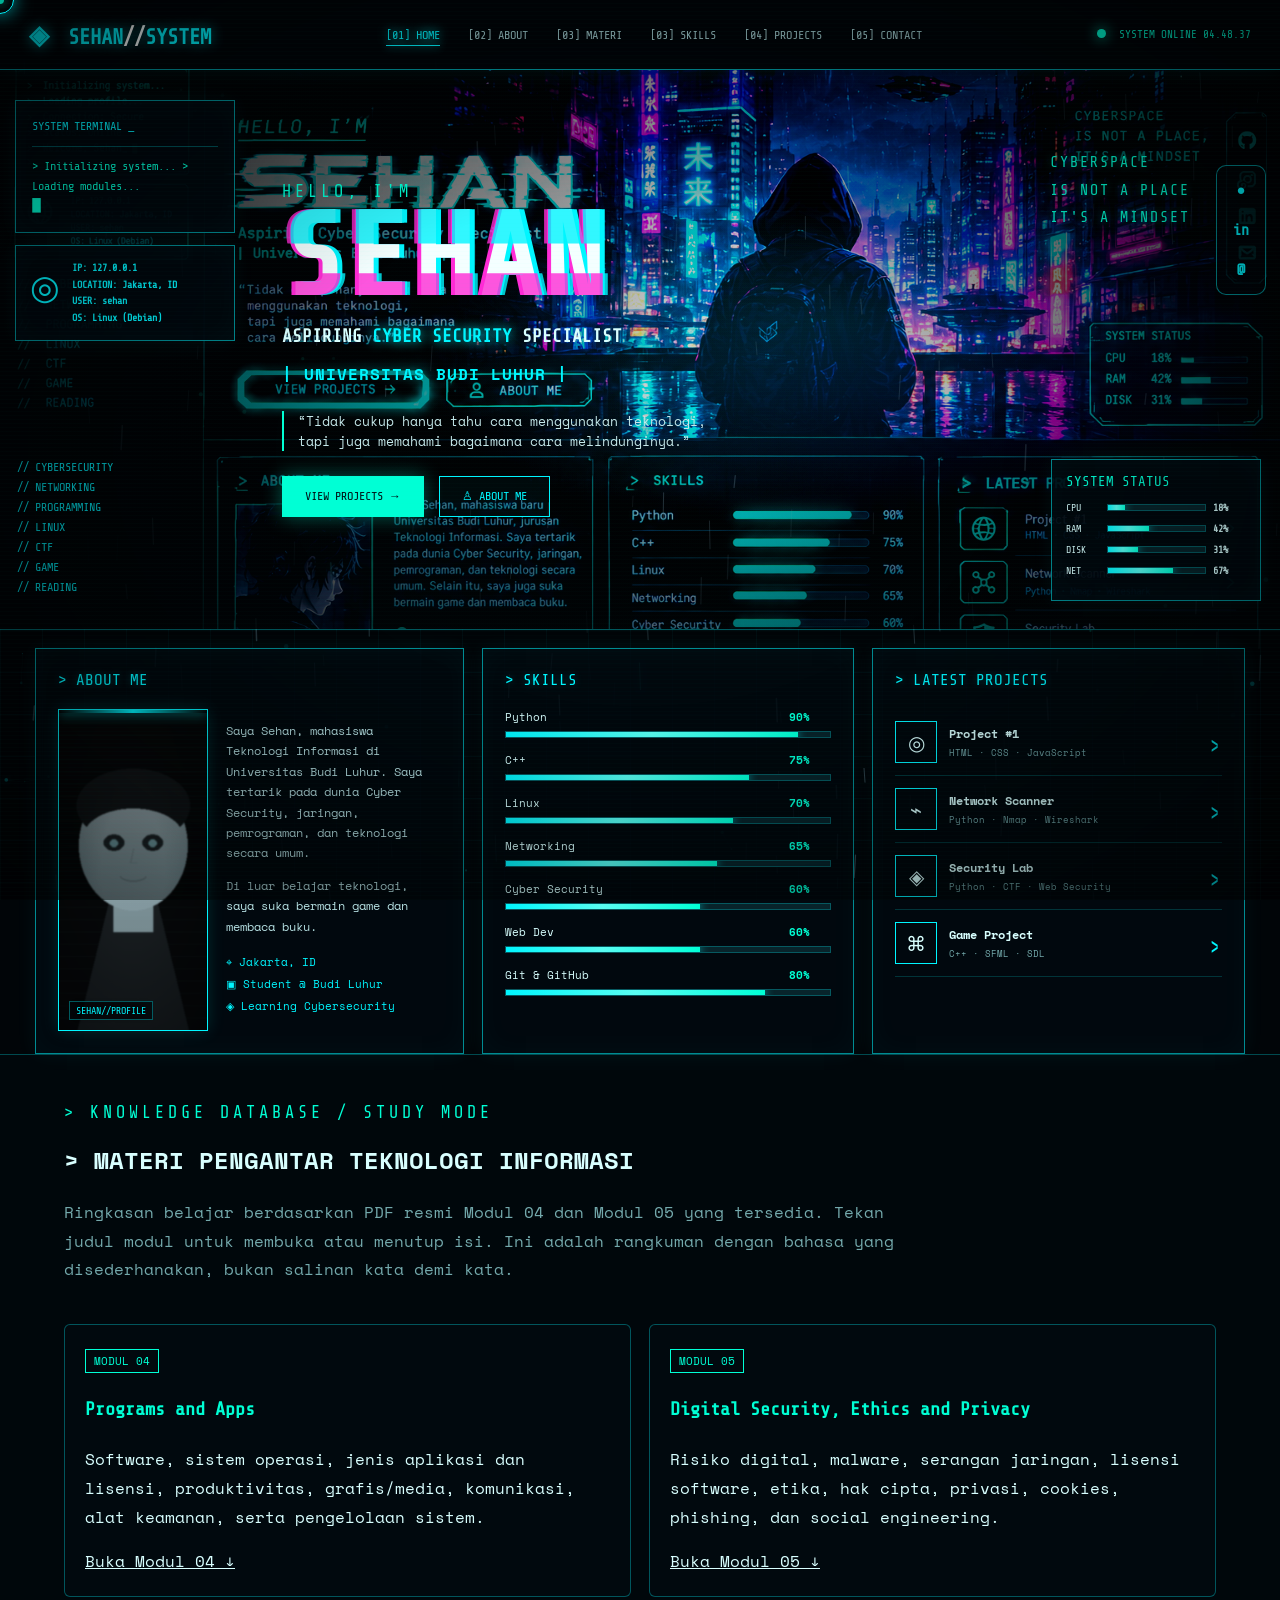
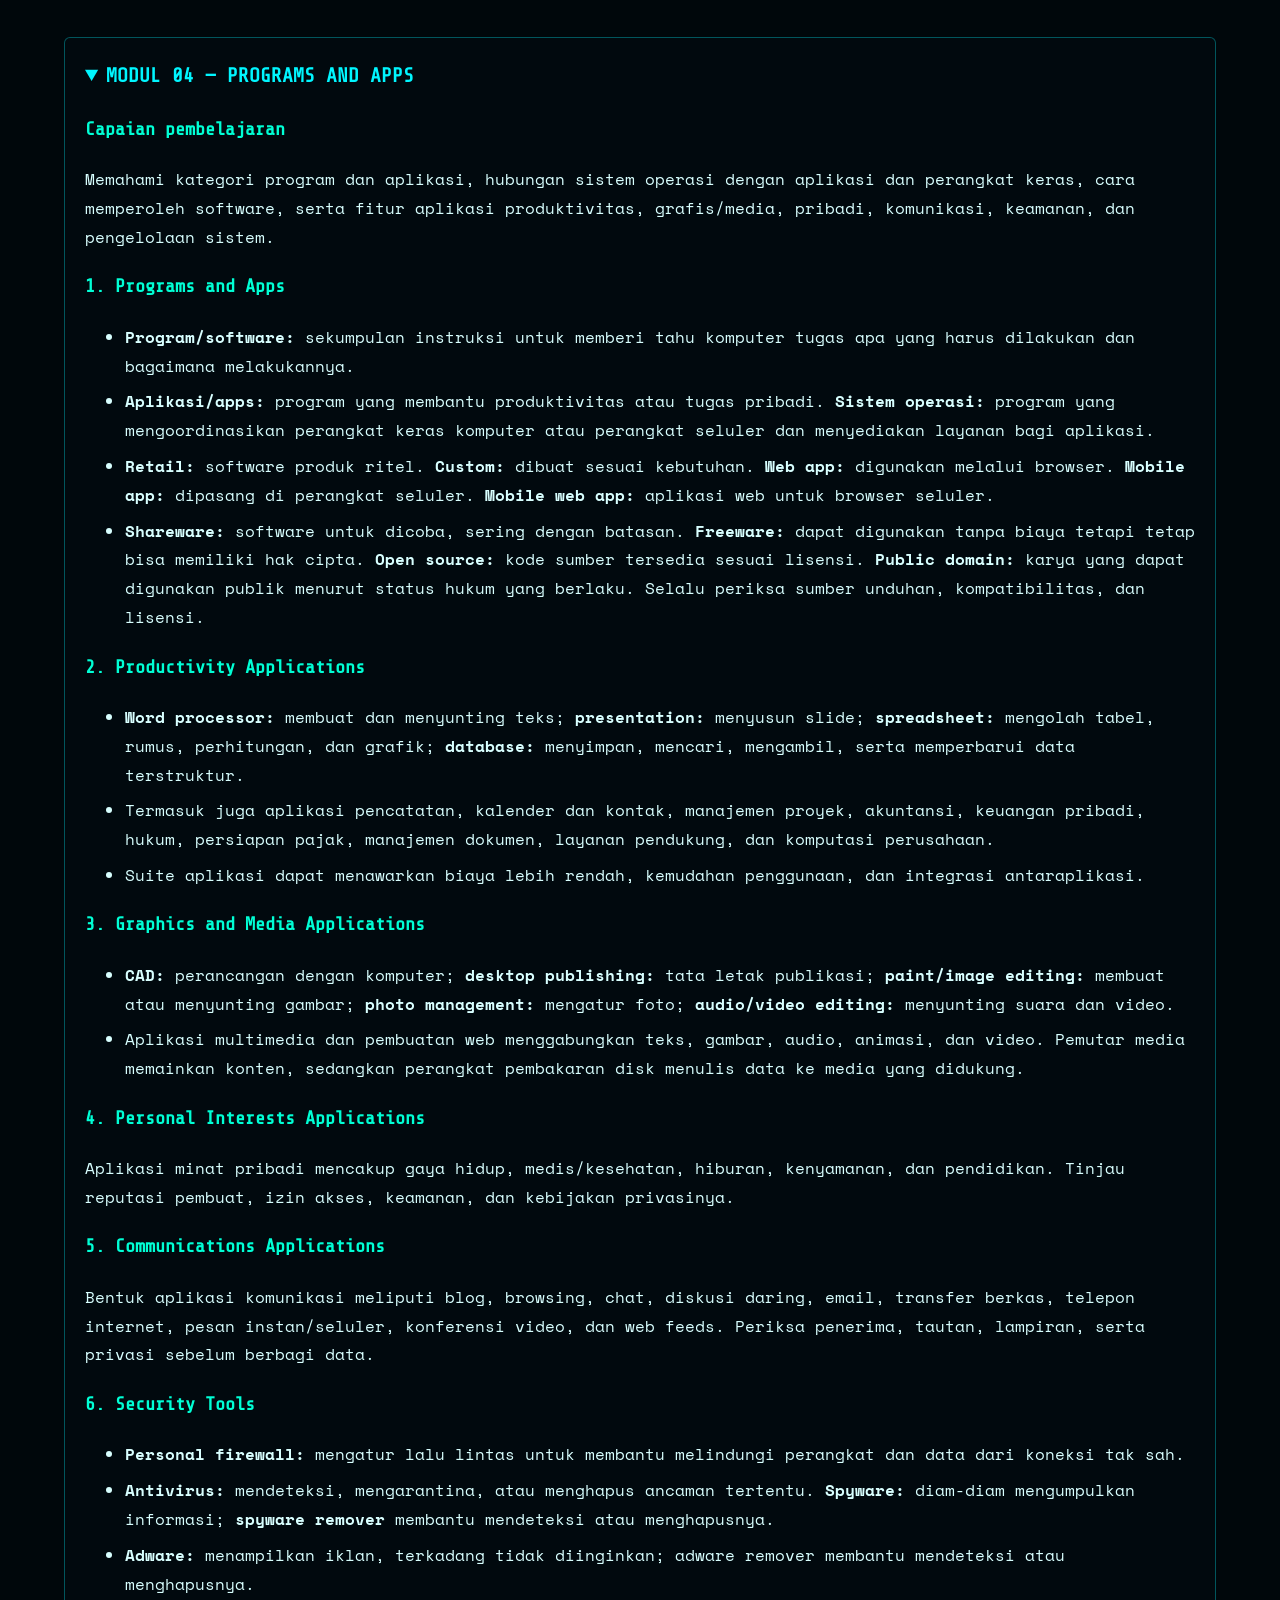
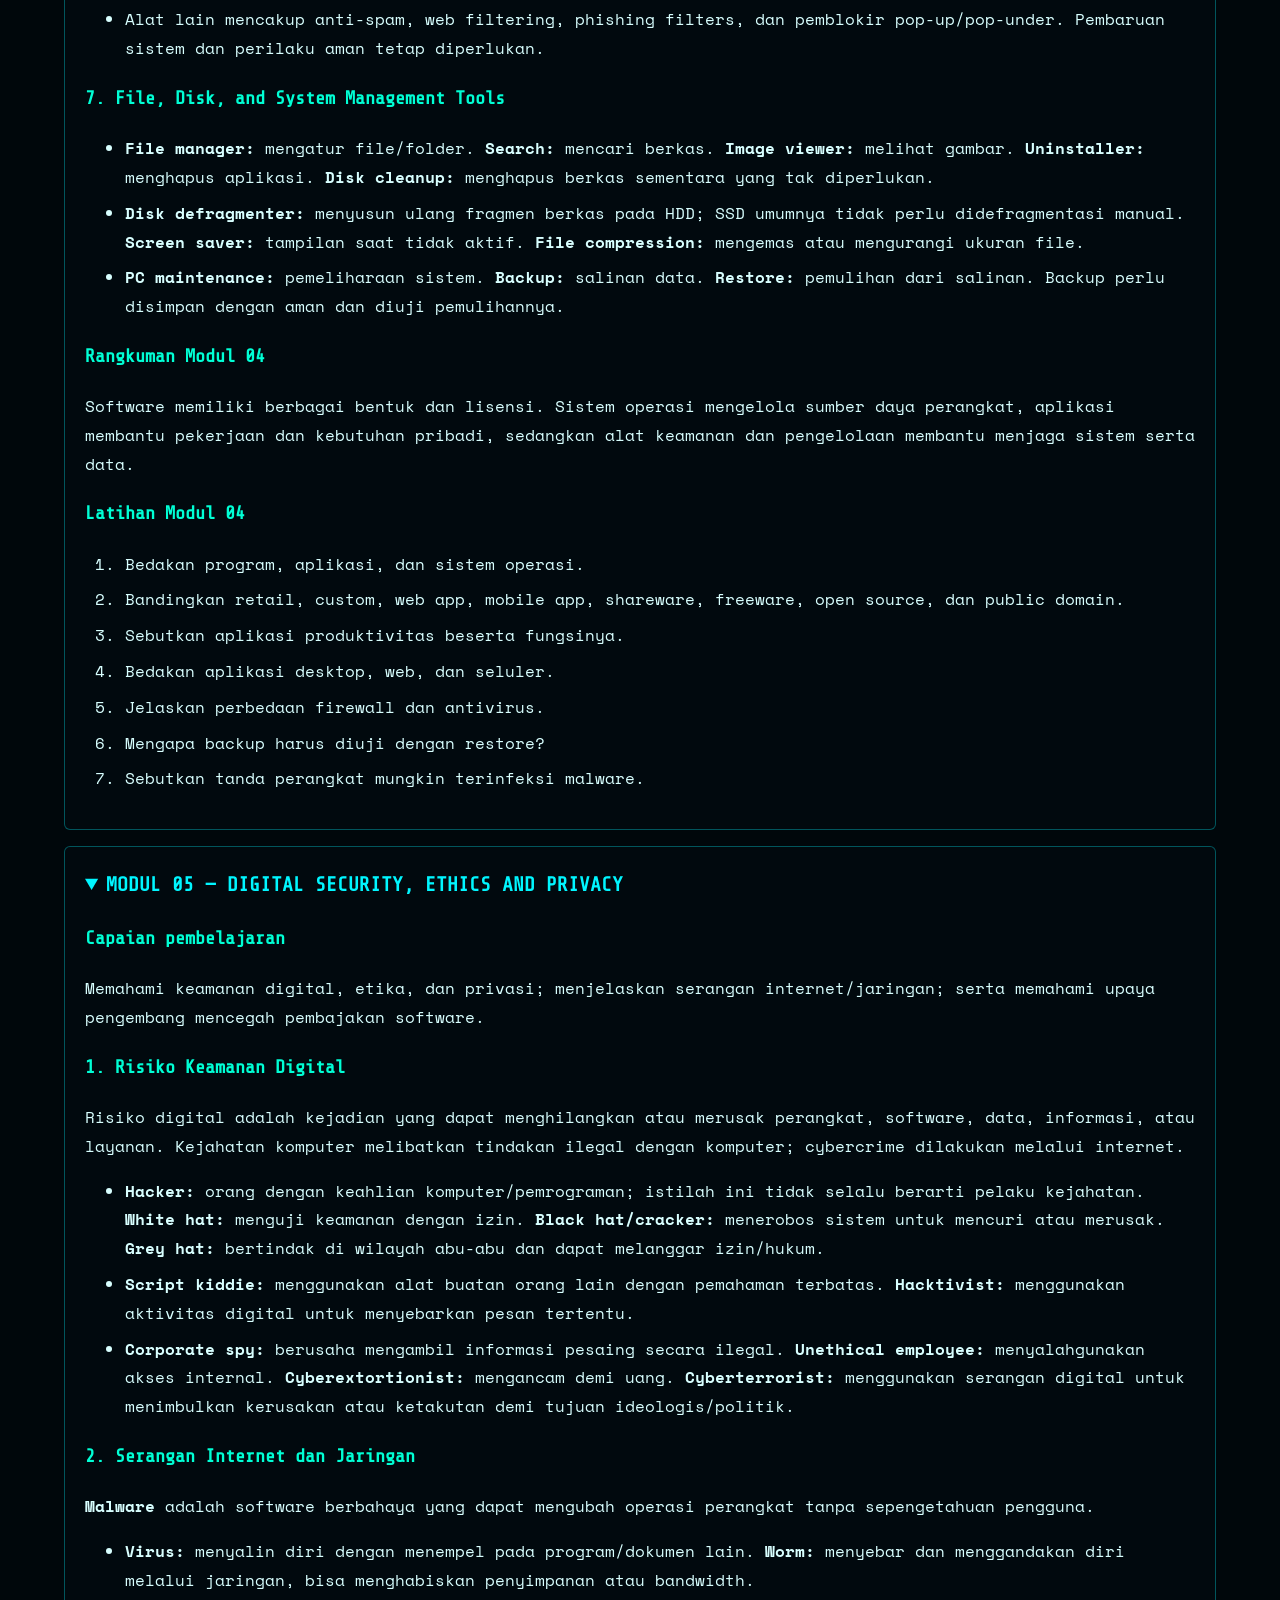
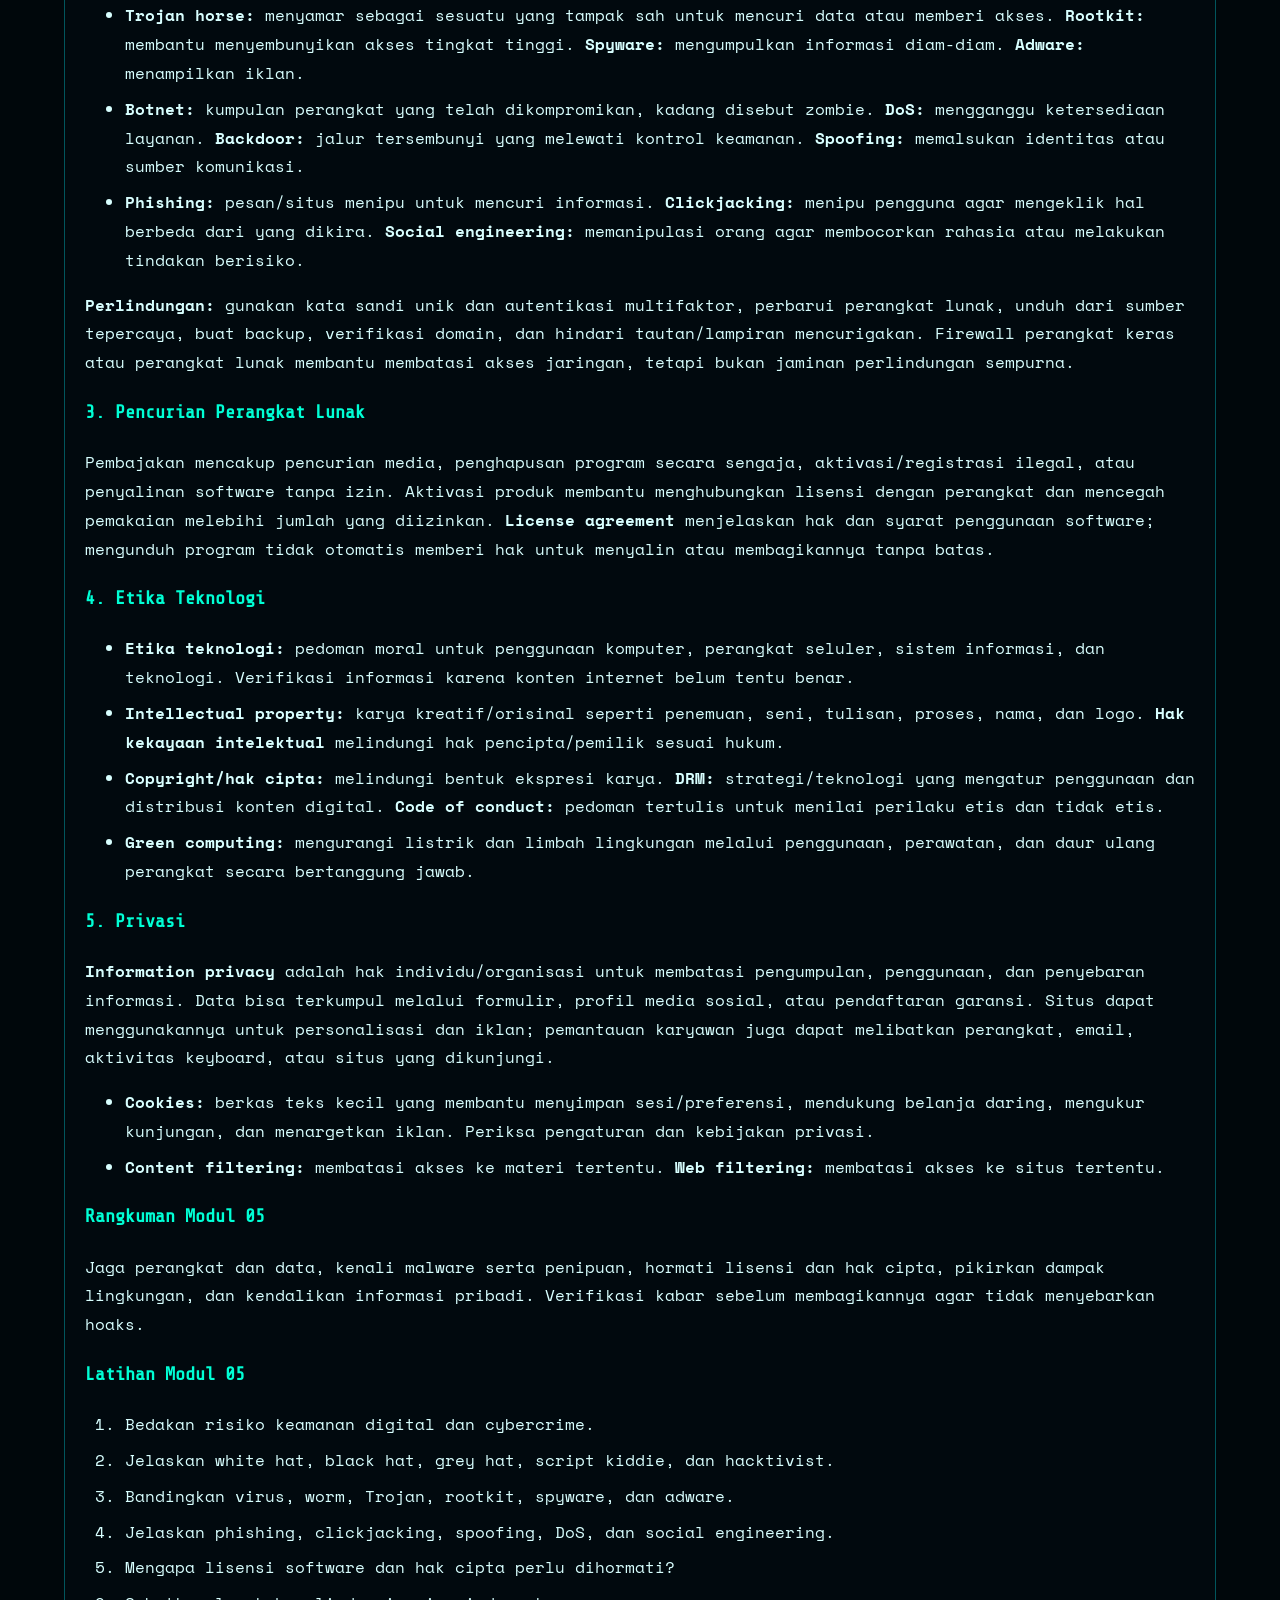
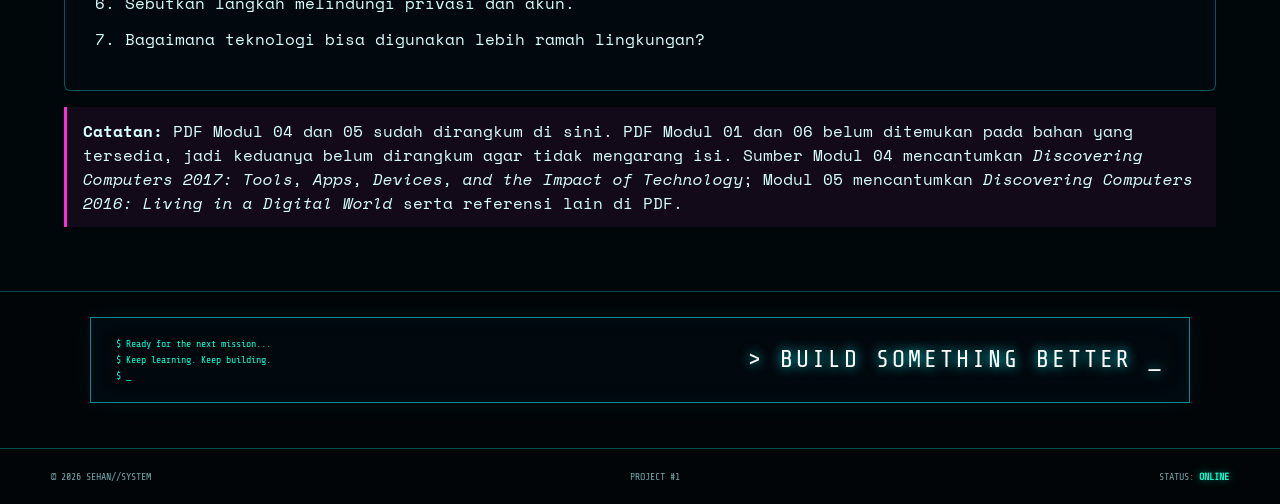
==== index.html @ c0f69fd4 "Embed summarized PTI Modules 04 and 05 on homepage" ====
<!DOCTYPE html>
<html lang="id">
<head>
  <meta charset="UTF-8">
  <meta name="viewport" content="width=device-width, initial-scale=1.0">
  <meta name="description" content="SEHAN//SYSTEM — Portfolio dan ringkasan materi Pengantar Teknologi Informasi">
  <title>SEHAN//SYSTEM</title>
  <link rel="preconnect" href="https://fonts.googleapis.com">
  <link rel="preconnect" href="https://fonts.gstatic.com" crossorigin>
  <link href="https://fonts.googleapis.com/css2?family=Share+Tech+Mono&family=Space+Mono:wght@400;700&display=swap" rel="stylesheet">
  <link rel="stylesheet" href="style.css">
  <style>.study-section{padding:48px 5%;border-block:1px solid rgba(0,246,255,.28);background:rgba(1,8,13,.92)}.study-intro{max-width:850px;color:var(--muted);line-height:1.8}.study-grid{display:grid;grid-template-columns:repeat(auto-fit,minmax(min(100%,270px),1fr));gap:18px;margin:24px 0}.study-card,.study-module{background:rgba(2,10,15,.94);border:1px solid rgba(0,246,255,.32);padding:20px;margin:16px 0;border-radius:6px;line-height:1.8}.study-card h3,.study-module h3{color:var(--teal);font-family:"Share Tech Mono",monospace}.study-module summary{cursor:pointer;color:var(--cyan);font-family:"Share Tech Mono",monospace;font-size:20px;font-weight:bold}.study-module li{margin:7px 0}.study-tag{color:var(--teal);border:1px solid var(--teal);padding:3px 8px;font-size:11px}.study-note{border-left:3px solid var(--pink);padding:12px 16px;background:rgba(255,43,214,.07)}@media(max-width:700px){.study-section{padding:28px 4%}.study-module{padding:14px}}</style>
</head>
<body>
  <canvas id="matrix"></canvas>
  <canvas id="particles"></canvas>
  <canvas id="rain"></canvas>
  <div class="grid"></div>
  <div class="scanlines"></div>
  <div class="vignette"></div>
  <div id="cursor-glow"></div>
  <div id="cursor-trail"></div>

  <header class="navbar">
    <a class="brand" href="index.html">
      <span class="brand-mark">◈</span> SEHAN<span class="dim">//</span>SYSTEM
    </a>
    <nav>
      <a class="active" href="#home">[01] HOME</a>
      <a href="about.html">[02] ABOUT</a>
      <a href="#materi">[03] MATERI</a>
      <a href="#skills">[03] SKILLS</a>
      <a href="#projects">[04] PROJECTS</a>
      <a href="#contact">[05] CONTACT</a>
    </nav>
    <div class="online">
      <i></i> SYSTEM ONLINE <span id="clock">--:--:--</span>
    </div>
  </header>

  <main>
    <section id="home" class="hero">
      <div class="hero-bg"></div>
      <div class="hero-vignette"></div>

      <aside class="terminal left">
        <div class="terminal-head">SYSTEM TERMINAL <span class="blink">_</span></div>
        <div id="terminalText"></div>
        <b class="cursor">█</b>
      </aside>

      <aside class="identity-panel left-bottom">
        <div class="icon pulse-icon">◎</div>
        <div>
          <b>IP: 127.0.0.1</b>
          <b>LOCATION: Jakarta, ID</b>
          <b>USER: sehan</b>
          <b>OS: Linux (Debian)</b>
        </div>
      </aside>

      <div class="left-tags">
        <span class="tag">// CYBERSECURITY</span>
        <span class="tag">// NETWORKING</span>
        <span class="tag">// PROGRAMMING</span>
        <span class="tag">// LINUX</span>
        <span class="tag">// CTF</span>
        <span class="tag">// GAME</span>
        <span class="tag">// READING</span>
      </div>

      <div class="hero-copy">
        <p class="eyebrow">HELLO, I'M</p>
        <h1 class="glitch" data-text="SEHAN">SEHAN</h1>
        <h2>ASPIRING <strong>CYBER SECURITY</strong> SPECIALIST</h2>
        <p class="uni">| UNIVERSITAS BUDI LUHUR |</p>
        <p class="quote">
          “Tidak cukup hanya tahu cara menggunakan teknologi,<br>
          tapi juga memahami bagaimana cara melindunginya.”
        </p>
        <div class="actions">
          <a class="btn primary" href="#projects">VIEW PROJECTS →</a>
          <a class="btn" href="about.html">♙ ABOUT ME</a>
        </div>
      </div>

      <div class="cyber-message">
        <span class="line">CYBERSPACE</span>
        <span class="line">IS NOT A PLACE</span>
        <span class="line">IT'S A MINDSET</span>
      </div>

      <div class="social-rail" id="contact">
        <a href="https://github.com/shnlegend-debug" target="_blank" rel="noreferrer" aria-label="GitHub">●</a>
        <a href="#" aria-label="LinkedIn">in</a>
        <a href="mailto:sehan@example.com" aria-label="Email">@</a>
      </div>

      <aside class="status-panel">
        <h3>SYSTEM STATUS</h3>
        <div class="status-row">
          <span>CPU</span>
          <div><i style="width:18%"></i></div>
          <b>18%</b>
        </div>
        <div class="status-row">
          <span>RAM</span>
          <div><i style="width:42%"></i></div>
          <b>42%</b>
        </div>
        <div class="status-row">
          <span>DISK</span>
          <div><i style="width:31%"></i></div>
          <b>31%</b>
        </div>
        <div class="status-row">
          <span>NET</span>
          <div><i style="width:67%"></i></div>
          <b>67%</b>
        </div>
      </aside>
    </section>

    <section class="dashboard">
      <article class="card about-card">
        <h2>&gt; ABOUT ME</h2>
        <div class="about-content">
          <div class="portrait">
            <img src="assets/profile.png" alt="SEHAN" class="portrait-img" onerror="this.style.display='none'">
            <div class="portrait-scan"></div>
            <div class="portrait-overlay"></div>
            <span>SEHAN//PROFILE</span>
          </div>
          <div>
            <p>
              Saya Sehan, mahasiswa Teknologi Informasi di Universitas Budi Luhur.
              Saya tertarik pada dunia Cyber Security, jaringan, pemrograman, dan teknologi secara umum.
            </p>
            <p>Di luar belajar teknologi, saya suka bermain game dan membaca buku.</p>
            <ul class="facts">
              <li>⌖ Jakarta, ID</li>
              <li>▣ Student @ Budi Luhur</li>
              <li>◈ Learning Cybersecurity</li>
            </ul>
          </div>
        </div>
      </article>

      <article class="card" id="skills">
        <h2>&gt; SKILLS</h2>
        <div class="skill">
          <span>Python</span><b>90%</b>
          <div><i style="width:90%"></i></div>
        </div>
        <div class="skill">
          <span>C++</span><b>75%</b>
          <div><i style="width:75%"></i></div>
        </div>
        <div class="skill">
          <span>Linux</span><b>70%</b>
          <div><i style="width:70%"></i></div>
        </div>
        <div class="skill">
          <span>Networking</span><b>65%</b>
          <div><i style="width:65%"></i></div>
        </div>
        <div class="skill">
          <span>Cyber Security</span><b>60%</b>
          <div><i style="width:60%"></i></div>
        </div>
        <div class="skill">
          <span>Web Dev</span><b>60%</b>
          <div><i style="width:60%"></i></div>
        </div>
        <div class="skill">
          <span>Git & GitHub</span><b>80%</b>
          <div><i style="width:80%"></i></div>
        </div>
      </article>

      <article class="card" id="projects">
        <h2>&gt; LATEST PROJECTS</h2>
        <a class="project" href="#">
          <span class="project-icon">◎</span>
          <div>
            <strong>Project #1</strong>
            <small>HTML · CSS · JavaScript</small>
          </div>
          <em>›</em>
        </a>
        <a class="project" href="#">
          <span class="project-icon">⌁</span>
          <div>
            <strong>Network Scanner</strong>
            <small>Python · Nmap · Wireshark</small>
          </div>
          <em>›</em>
        </a>
        <a class="project" href="#">
          <span class="project-icon">◈</span>
          <div>
            <strong>Security Lab</strong>
            <small>Python · CTF · Web Security</small>
          </div>
          <em>›</em>
        </a>
        <a class="project" href="#">
          <span class="project-icon">⌘</span>
          <div>
            <strong>Game Project</strong>
            <small>C++ · SFML · SDL</small>
          </div>
          <em>›</em>
        </a>
      </article>
    </section>


    <section id="materi" class="study-section">
      <p class="eyebrow">&gt; KNOWLEDGE DATABASE / STUDY MODE</p>
      <h2>&gt; MATERI PENGANTAR TEKNOLOGI INFORMASI</h2>
      <p class="study-intro">Ringkasan belajar berdasarkan PDF resmi Modul 04 dan Modul 05 yang tersedia. Tekan judul modul untuk membuka atau menutup isi. Ini adalah rangkuman dengan bahasa yang disederhanakan, bukan salinan kata demi kata.</p>
      <div class="study-grid">
        <article class="study-card"><span class="study-tag">MODUL 04</span><h3>Programs and Apps</h3><p>Software, sistem operasi, jenis aplikasi dan lisensi, produktivitas, grafis/media, komunikasi, alat keamanan, serta pengelolaan sistem.</p><a href="#study-modul04">Buka Modul 04 ↓</a></article>
        <article class="study-card"><span class="study-tag">MODUL 05</span><h3>Digital Security, Ethics and Privacy</h3><p>Risiko digital, malware, serangan jaringan, lisensi software, etika, hak cipta, privasi, cookies, phishing, dan social engineering.</p><a href="#study-modul05">Buka Modul 05 ↓</a></article>
      </div>
      <details class="study-module" id="study-modul04" open>
        <summary>MODUL 04 — PROGRAMS AND APPS</summary>
        <h3>Capaian pembelajaran</h3>
        <p>Memahami kategori program dan aplikasi, hubungan sistem operasi dengan aplikasi dan perangkat keras, cara memperoleh software, serta fitur aplikasi produktivitas, grafis/media, pribadi, komunikasi, keamanan, dan pengelolaan sistem.</p>
        <h3>1. Programs and Apps</h3>
        <ul>
          <li><b>Program/software:</b> sekumpulan instruksi untuk memberi tahu komputer tugas apa yang harus dilakukan dan bagaimana melakukannya.</li>
          <li><b>Aplikasi/apps:</b> program yang membantu produktivitas atau tugas pribadi. <b>Sistem operasi:</b> program yang mengoordinasikan perangkat keras komputer atau perangkat seluler dan menyediakan layanan bagi aplikasi.</li>
          <li><b>Retail:</b> software produk ritel. <b>Custom:</b> dibuat sesuai kebutuhan. <b>Web app:</b> digunakan melalui browser. <b>Mobile app:</b> dipasang di perangkat seluler. <b>Mobile web app:</b> aplikasi web untuk browser seluler.</li>
          <li><b>Shareware:</b> software untuk dicoba, sering dengan batasan. <b>Freeware:</b> dapat digunakan tanpa biaya tetapi tetap bisa memiliki hak cipta. <b>Open source:</b> kode sumber tersedia sesuai lisensi. <b>Public domain:</b> karya yang dapat digunakan publik menurut status hukum yang berlaku. Selalu periksa sumber unduhan, kompatibilitas, dan lisensi.</li>
        </ul>
        <h3>2. Productivity Applications</h3>
        <ul>
          <li><b>Word processor:</b> membuat dan menyunting teks; <b>presentation:</b> menyusun slide; <b>spreadsheet:</b> mengolah tabel, rumus, perhitungan, dan grafik; <b>database:</b> menyimpan, mencari, mengambil, serta memperbarui data terstruktur.</li>
          <li>Termasuk juga aplikasi pencatatan, kalender dan kontak, manajemen proyek, akuntansi, keuangan pribadi, hukum, persiapan pajak, manajemen dokumen, layanan pendukung, dan komputasi perusahaan.</li>
          <li>Suite aplikasi dapat menawarkan biaya lebih rendah, kemudahan penggunaan, dan integrasi antaraplikasi.</li>
        </ul>
        <h3>3. Graphics and Media Applications</h3>
        <ul>
          <li><b>CAD:</b> perancangan dengan komputer; <b>desktop publishing:</b> tata letak publikasi; <b>paint/image editing:</b> membuat atau menyunting gambar; <b>photo management:</b> mengatur foto; <b>audio/video editing:</b> menyunting suara dan video.</li>
          <li>Aplikasi multimedia dan pembuatan web menggabungkan teks, gambar, audio, animasi, dan video. Pemutar media memainkan konten, sedangkan perangkat pembakaran disk menulis data ke media yang didukung.</li>
        </ul>
        <h3>4. Personal Interests Applications</h3><p>Aplikasi minat pribadi mencakup gaya hidup, medis/kesehatan, hiburan, kenyamanan, dan pendidikan. Tinjau reputasi pembuat, izin akses, keamanan, dan kebijakan privasinya.</p>
        <h3>5. Communications Applications</h3><p>Bentuk aplikasi komunikasi meliputi blog, browsing, chat, diskusi daring, email, transfer berkas, telepon internet, pesan instan/seluler, konferensi video, dan web feeds. Periksa penerima, tautan, lampiran, serta privasi sebelum berbagi data.</p>
        <h3>6. Security Tools</h3>
        <ul>
          <li><b>Personal firewall:</b> mengatur lalu lintas untuk membantu melindungi perangkat dan data dari koneksi tak sah.</li>
          <li><b>Antivirus:</b> mendeteksi, mengarantina, atau menghapus ancaman tertentu. <b>Spyware:</b> diam-diam mengumpulkan informasi; <b>spyware remover</b> membantu mendeteksi atau menghapusnya.</li>
          <li><b>Adware:</b> menampilkan iklan, terkadang tidak diinginkan; adware remover membantu mendeteksi atau menghapusnya.</li>
          <li>Alat lain mencakup anti-spam, web filtering, phishing filters, dan pemblokir pop-up/pop-under. Pembaruan sistem dan perilaku aman tetap diperlukan.</li>
        </ul>
        <h3>7. File, Disk, and System Management Tools</h3>
        <ul>
          <li><b>File manager:</b> mengatur file/folder. <b>Search:</b> mencari berkas. <b>Image viewer:</b> melihat gambar. <b>Uninstaller:</b> menghapus aplikasi. <b>Disk cleanup:</b> menghapus berkas sementara yang tak diperlukan.</li>
          <li><b>Disk defragmenter:</b> menyusun ulang fragmen berkas pada HDD; SSD umumnya tidak perlu didefragmentasi manual. <b>Screen saver:</b> tampilan saat tidak aktif. <b>File compression:</b> mengemas atau mengurangi ukuran file.</li>
          <li><b>PC maintenance:</b> pemeliharaan sistem. <b>Backup:</b> salinan data. <b>Restore:</b> pemulihan dari salinan. Backup perlu disimpan dengan aman dan diuji pemulihannya.</li>
        </ul>
        <h3>Rangkuman Modul 04</h3><p>Software memiliki berbagai bentuk dan lisensi. Sistem operasi mengelola sumber daya perangkat, aplikasi membantu pekerjaan dan kebutuhan pribadi, sedangkan alat keamanan dan pengelolaan membantu menjaga sistem serta data.</p>
        <h3>Latihan Modul 04</h3><ol><li>Bedakan program, aplikasi, dan sistem operasi.</li><li>Bandingkan retail, custom, web app, mobile app, shareware, freeware, open source, dan public domain.</li><li>Sebutkan aplikasi produktivitas beserta fungsinya.</li><li>Bedakan aplikasi desktop, web, dan seluler.</li><li>Jelaskan perbedaan firewall dan antivirus.</li><li>Mengapa backup harus diuji dengan restore?</li><li>Sebutkan tanda perangkat mungkin terinfeksi malware.</li></ol>
      </details>
      <details class="study-module" id="study-modul05" open>
        <summary>MODUL 05 — DIGITAL SECURITY, ETHICS AND PRIVACY</summary>
        <h3>Capaian pembelajaran</h3><p>Memahami keamanan digital, etika, dan privasi; menjelaskan serangan internet/jaringan; serta memahami upaya pengembang mencegah pembajakan software.</p>
        <h3>1. Risiko Keamanan Digital</h3>
        <p>Risiko digital adalah kejadian yang dapat menghilangkan atau merusak perangkat, software, data, informasi, atau layanan. Kejahatan komputer melibatkan tindakan ilegal dengan komputer; cybercrime dilakukan melalui internet.</p>
        <ul>
          <li><b>Hacker:</b> orang dengan keahlian komputer/pemrograman; istilah ini tidak selalu berarti pelaku kejahatan. <b>White hat:</b> menguji keamanan dengan izin. <b>Black hat/cracker:</b> menerobos sistem untuk mencuri atau merusak. <b>Grey hat:</b> bertindak di wilayah abu-abu dan dapat melanggar izin/hukum.</li>
          <li><b>Script kiddie:</b> menggunakan alat buatan orang lain dengan pemahaman terbatas. <b>Hacktivist:</b> menggunakan aktivitas digital untuk menyebarkan pesan tertentu.</li>
          <li><b>Corporate spy:</b> berusaha mengambil informasi pesaing secara ilegal. <b>Unethical employee:</b> menyalahgunakan akses internal. <b>Cyberextortionist:</b> mengancam demi uang. <b>Cyberterrorist:</b> menggunakan serangan digital untuk menimbulkan kerusakan atau ketakutan demi tujuan ideologis/politik.</li>
        </ul>
        <h3>2. Serangan Internet dan Jaringan</h3>
        <p><b>Malware</b> adalah software berbahaya yang dapat mengubah operasi perangkat tanpa sepengetahuan pengguna.</p>
        <ul>
          <li><b>Virus:</b> menyalin diri dengan menempel pada program/dokumen lain. <b>Worm:</b> menyebar dan menggandakan diri melalui jaringan, bisa menghabiskan penyimpanan atau bandwidth.</li>
          <li><b>Trojan horse:</b> menyamar sebagai sesuatu yang tampak sah untuk mencuri data atau memberi akses. <b>Rootkit:</b> membantu menyembunyikan akses tingkat tinggi. <b>Spyware:</b> mengumpulkan informasi diam-diam. <b>Adware:</b> menampilkan iklan.</li>
          <li><b>Botnet:</b> kumpulan perangkat yang telah dikompromikan, kadang disebut zombie. <b>DoS:</b> mengganggu ketersediaan layanan. <b>Backdoor:</b> jalur tersembunyi yang melewati kontrol keamanan. <b>Spoofing:</b> memalsukan identitas atau sumber komunikasi.</li>
          <li><b>Phishing:</b> pesan/situs menipu untuk mencuri informasi. <b>Clickjacking:</b> menipu pengguna agar mengeklik hal berbeda dari yang dikira. <b>Social engineering:</b> memanipulasi orang agar membocorkan rahasia atau melakukan tindakan berisiko.</li>
        </ul>
        <p><b>Perlindungan:</b> gunakan kata sandi unik dan autentikasi multifaktor, perbarui perangkat lunak, unduh dari sumber tepercaya, buat backup, verifikasi domain, dan hindari tautan/lampiran mencurigakan. Firewall perangkat keras atau perangkat lunak membantu membatasi akses jaringan, tetapi bukan jaminan perlindungan sempurna.</p>
        <h3>3. Pencurian Perangkat Lunak</h3><p>Pembajakan mencakup pencurian media, penghapusan program secara sengaja, aktivasi/registrasi ilegal, atau penyalinan software tanpa izin. Aktivasi produk membantu menghubungkan lisensi dengan perangkat dan mencegah pemakaian melebihi jumlah yang diizinkan. <b>License agreement</b> menjelaskan hak dan syarat penggunaan software; mengunduh program tidak otomatis memberi hak untuk menyalin atau membagikannya tanpa batas.</p>
        <h3>4. Etika Teknologi</h3>
        <ul>
          <li><b>Etika teknologi:</b> pedoman moral untuk penggunaan komputer, perangkat seluler, sistem informasi, dan teknologi. Verifikasi informasi karena konten internet belum tentu benar.</li>
          <li><b>Intellectual property:</b> karya kreatif/orisinal seperti penemuan, seni, tulisan, proses, nama, dan logo. <b>Hak kekayaan intelektual</b> melindungi hak pencipta/pemilik sesuai hukum.</li>
          <li><b>Copyright/hak cipta:</b> melindungi bentuk ekspresi karya. <b>DRM:</b> strategi/teknologi yang mengatur penggunaan dan distribusi konten digital. <b>Code of conduct:</b> pedoman tertulis untuk menilai perilaku etis dan tidak etis.</li>
          <li><b>Green computing:</b> mengurangi listrik dan limbah lingkungan melalui penggunaan, perawatan, dan daur ulang perangkat secara bertanggung jawab.</li>
        </ul>
        <h3>5. Privasi</h3>
        <p><b>Information privacy</b> adalah hak individu/organisasi untuk membatasi pengumpulan, penggunaan, dan penyebaran informasi. Data bisa terkumpul melalui formulir, profil media sosial, atau pendaftaran garansi. Situs dapat menggunakannya untuk personalisasi dan iklan; pemantauan karyawan juga dapat melibatkan perangkat, email, aktivitas keyboard, atau situs yang dikunjungi.</p>
        <ul>
          <li><b>Cookies:</b> berkas teks kecil yang membantu menyimpan sesi/preferensi, mendukung belanja daring, mengukur kunjungan, dan menargetkan iklan. Periksa pengaturan dan kebijakan privasi.</li>
          <li><b>Content filtering:</b> membatasi akses ke materi tertentu. <b>Web filtering:</b> membatasi akses ke situs tertentu.</li>
        </ul>
        <h3>Rangkuman Modul 05</h3><p>Jaga perangkat dan data, kenali malware serta penipuan, hormati lisensi dan hak cipta, pikirkan dampak lingkungan, dan kendalikan informasi pribadi. Verifikasi kabar sebelum membagikannya agar tidak menyebarkan hoaks.</p>
        <h3>Latihan Modul 05</h3><ol><li>Bedakan risiko keamanan digital dan cybercrime.</li><li>Jelaskan white hat, black hat, grey hat, script kiddie, dan hacktivist.</li><li>Bandingkan virus, worm, Trojan, rootkit, spyware, dan adware.</li><li>Jelaskan phishing, clickjacking, spoofing, DoS, dan social engineering.</li><li>Mengapa lisensi software dan hak cipta perlu dihormati?</li><li>Sebutkan langkah melindungi privasi dan akun.</li><li>Bagaimana teknologi bisa digunakan lebih ramah lingkungan?</li></ol>
      </details>
      <p class="study-note"><b>Catatan:</b> PDF Modul 04 dan 05 sudah dirangkum di sini. PDF Modul 01 dan 06 belum ditemukan pada bahan yang tersedia, jadi keduanya belum dirangkum agar tidak mengarang isi. Sumber Modul 04 mencantumkan <i>Discovering Computers 2017: Tools, Apps, Devices, and the Impact of Technology</i>; Modul 05 mencantumkan <i>Discovering Computers 2016: Living in a Digital World</i> serta referensi lain di PDF.</p>
    </section>

    <section class="mission">
      <div class="mini-terminal">
        $ Ready for the next mission...<br>
        $ Keep learning. Keep building.<br>
        $ <span class="cursor">_</span>
      </div>
      <h2>&gt; BUILD SOMETHING BETTER <span class="blink">_</span></h2>
    </section>
  </main>

  <footer>
    <span>© 2026 SEHAN//SYSTEM</span>
    <span>PROJECT #1</span>
    <span>STATUS: <b class="neon">ONLINE</b></span>
  </footer>

  <script src="script.js"></script>
</body>
</html>
---- style.css ----
@import url('https://fonts.googleapis.com/css2?family=Share+Tech+Mono&family=Space+Mono:wght@400;700&display=swap');

:root {
  --bg: #010508;
  --panel: rgba(2, 10, 15, 0.88);
  --cyan: #00f6ff;
  --teal: #00ffd5;
  --pink: #ff2bd6;
  --text: #d8ffff;
  --muted: #73a9ac;
  --glow: 0 0 18px rgba(0, 246, 255, 0.45);
}

* {
  box-sizing: border-box;
}

html {
  scroll-behavior: smooth;
}

body {
  margin: 0;
  background: var(--bg);
  color: var(--text);
  font-family: "Space Mono", monospace;
  overflow-x: hidden;
  cursor: none;
}

a {
  color: inherit;
}

/* ========== BACKGROUND LAYERS ========== */
.grid {
  position: fixed;
  inset: 0;
  z-index: -4;
  background-image:
    linear-gradient(rgba(0, 246, 255, 0.04) 1px, transparent 1px),
    linear-gradient(90deg, rgba(0, 246, 255, 0.04) 1px, transparent 1px);
  background-size: 42px 42px;
  pointer-events: none;
  animation: grid-move 20s linear infinite;
}

.scanlines {
  position: fixed;
  inset: 0;
  z-index: 50;
  pointer-events: none;
  background: repeating-linear-gradient(
    to bottom,
    transparent 0,
    transparent 3px,
    rgba(0, 255, 213, 0.03) 4px
  );
  animation: scan 8s linear infinite;
}

.vignette {
  position: fixed;
  inset: 0;
  z-index: 40;
  pointer-events: none;
  background: radial-gradient(ellipse at center, transparent 40%, rgba(0, 0, 0, 0.55) 100%);
}

#matrix,
#particles,
#rain {
  position: fixed;
  inset: 0;
  width: 100%;
  height: 100%;
  z-index: -5;
  pointer-events: none;
}

#matrix {
  opacity: 0.10;
}

#particles {
  opacity: 0.45;
  z-index: -3;
}

#rain {
  opacity: 0.65;
  z-index: -2;
  mix-blend-mode: screen;
}

/* ========== CUSTOM CURSOR ========== */
#cursor-glow {
  position: fixed;
  width: 28px;
  height: 28px;
  border-radius: 50%;
  border: 1px solid var(--cyan);
  box-shadow: 0 0 18px rgba(0, 246, 255, 0.6);
  pointer-events: none;
  z-index: 9999;
  transform: translate(-50%, -50%);
  transition: width 0.15s, height 0.15s, border-color 0.15s;
  mix-blend-mode: screen;
}

#cursor-trail {
  position: fixed;
  width: 8px;
  height: 8px;
  border-radius: 50%;
  background: var(--teal);
  box-shadow: 0 0 12px var(--teal);
  pointer-events: none;
  z-index: 9998;
  transform: translate(-50%, -50%);
  opacity: 0.7;
}

body:hover #cursor-glow {
  width: 36px;
  height: 36px;
}

/* ========== NAVBAR ========== */
.navbar {
  height: 70px;
  padding: 0 2.3vw;
  display: flex;
  align-items: center;
  gap: 30px;
  justify-content: space-between;
  position: sticky;
  top: 0;
  z-index: 20;
  background: rgba(0, 6, 10, 0.92);
  border-bottom: 1px solid rgba(0, 246, 255, 0.6);
  box-shadow: 0 0 22px rgba(0, 246, 255, 0.08);
  backdrop-filter: blur(8px);
}

.brand {
  font: 700 21px "Share Tech Mono";
  text-decoration: none;
  color: var(--cyan);
  white-space: nowrap;
  text-shadow: 0 0 14px rgba(0, 246, 255, 0.6);
  transition: 0.25s;
}

.brand:hover {
  text-shadow: 0 0 22px var(--cyan), 0 0 40px rgba(0, 246, 255, 0.4);
}

.brand-mark {
  font-size: 26px;
  margin-right: 8px;
  display: inline-block;
  animation: spin-slow 12s linear infinite;
}

.dim {
  color: #fff;
}

nav {
  display: flex;
  gap: 28px;
  align-items: center;
}

nav a {
  font: 12px "Share Tech Mono";
  text-decoration: none;
  color: #9bc4c7;
  white-space: nowrap;
  position: relative;
  transition: 0.2s;
}

nav a::after {
  content: "";
  position: absolute;
  left: 0;
  bottom: -4px;
  width: 0;
  height: 1px;
  background: var(--cyan);
  box-shadow: 0 0 8px var(--cyan);
  transition: width 0.25s;
}

nav a:hover::after,
nav a.active::after {
  width: 100%;
}

nav a:hover,
nav a.active {
  color: var(--cyan);
  text-shadow: 0 0 12px var(--cyan);
}

.online {
  font: 11px "Share Tech Mono";
  color: var(--teal);
  white-space: nowrap;
}

.online i {
  display: inline-block;
  width: 9px;
  height: 9px;
  border-radius: 50%;
  background: var(--teal);
  box-shadow: 0 0 14px var(--teal);
  margin-right: 7px;
  animation: pulse 1.4s infinite;
}

/* ========== HERO ========== */
.hero {
  min-height: 560px;
  position: relative;
  overflow: hidden;
  border-bottom: 1px solid rgba(0, 246, 255, 0.35);
  display: flex;
  align-items: center;
  padding: 70px 2.5vw;
}

.hero-bg {
  position: absolute;
  inset: 0;
  background-image: url("assets/cyberpunk-reference.png");
  background-size: cover;
  background-position: center 30%;
  filter: saturate(1.35) contrast(1.2) brightness(1.05);
  z-index: -4;
  animation: city-pulse 8s ease-in-out infinite;
}

/* Neon glow overlay on the city */
.hero-bg::after {
  content: "";
  position: absolute;
  inset: 0;
  background:
    radial-gradient(ellipse at 65% 45%, rgba(0, 246, 255, 0.18) 0%, transparent 45%),
    radial-gradient(ellipse at 75% 55%, rgba(255, 43, 214, 0.12) 0%, transparent 40%),
    radial-gradient(ellipse at 50% 70%, rgba(0, 255, 213, 0.08) 0%, transparent 50%);
  mix-blend-mode: screen;
  pointer-events: none;
  animation: neon-flicker 4s ease-in-out infinite;
}

.hero-vignette {
  position: absolute;
  inset: 0;
  z-index: -1;
  background:
    linear-gradient(90deg, rgba(0, 4, 7, 0.90) 0%, rgba(0, 4, 7, 0.45) 32%, rgba(0, 4, 7, 0.08) 58%, rgba(0, 4, 7, 0.70) 100%),
    linear-gradient(0deg, rgba(0, 5, 8, 0.55), transparent 42%, rgba(0, 4, 7, 0.35));
  pointer-events: none;
}

.terminal,
.identity-panel,
.status-panel,
.card,
.mission {
  border: 1px solid rgba(0, 246, 255, 0.55);
  background: var(--panel);
  box-shadow:
    inset 0 0 30px rgba(0, 246, 255, 0.03),
    0 0 20px rgba(0, 246, 255, 0.06);
  transition: border-color 0.3s, box-shadow 0.3s;
}

.terminal:hover,
.identity-panel:hover,
.status-panel:hover,
.card:hover {
  border-color: rgba(0, 246, 255, 0.9);
  box-shadow:
    inset 0 0 35px rgba(0, 246, 255, 0.06),
    0 0 28px rgba(0, 246, 255, 0.15);
}

.terminal {
  position: absolute;
  left: 1.2vw;
  top: 30px;
  width: 220px;
  padding: 16px;
  color: var(--teal);
  font: 12px/1.65 "Share Tech Mono";
  overflow: hidden;
}

.terminal-head {
  padding-bottom: 9px;
  margin-bottom: 10px;
  border-bottom: 1px solid rgba(0, 246, 255, 0.3);
  color: var(--cyan);
}

.cursor,
.blink {
  animation: blink 0.7s infinite;
}

.identity-panel {
  position: absolute;
  left: 1.2vw;
  top: 175px;
  width: 220px;
  padding: 14px;
  display: flex;
  gap: 12px;
  font: 10px/1.65 "Share Tech Mono";
  color: var(--cyan);
}

.identity-panel b {
  display: block;
}

.icon {
  font-size: 34px;
}

.pulse-icon {
  animation: pulse-glow 2.2s ease-in-out infinite;
}

.left-tags {
  position: absolute;
  left: 1.3vw;
  bottom: 35px;
  display: flex;
  flex-direction: column;
  gap: 6px;
  color: var(--cyan);
  font: 12px "Share Tech Mono";
}

.left-tags .tag {
  opacity: 0.75;
  transition: 0.25s;
  transform: translateX(0);
}

.left-tags .tag:hover {
  opacity: 1;
  transform: translateX(6px);
  text-shadow: 0 0 10px var(--cyan);
}

.hero-copy {
  width: 560px;
  margin-left: 250px;
  z-index: 2;
}

.eyebrow {
  color: var(--teal);
  letter-spacing: 4px;
  font: 17px "Share Tech Mono";
  margin: 0 0 7px;
  animation: fade-in-up 0.8s ease-out;
}

.glitch {
  position: relative;
  font: 700 clamp(72px, 9vw, 118px)/0.86 "Share Tech Mono";
  letter-spacing: 3px;
  margin: 8px 0 18px;
  color: #f4ffff;
  text-shadow: 5px 0 var(--cyan), -4px 0 var(--pink);
  animation: flicker 5s infinite, glitch 4s infinite;
}

.glitch::before,
.glitch::after {
  content: attr(data-text);
  position: absolute;
  top: 0;
  left: 0;
  width: 100%;
  height: 100%;
  opacity: 0.8;
}

.glitch::before {
  color: var(--cyan);
  animation: glitch-1 2.5s infinite linear alternate-reverse;
  clip-path: polygon(0 0, 100% 0, 100% 35%, 0 35%);
  transform: translate(-3px, 0);
}

.glitch::after {
  color: var(--pink);
  animation: glitch-2 2.8s infinite linear alternate-reverse;
  clip-path: polygon(0 65%, 100% 65%, 100% 100%, 0 100%);
  transform: translate(3px, 0);
}

.hero-copy h2 {
  font: 700 18px "Share Tech Mono";
  margin: 0;
}

.hero-copy h2 strong {
  color: var(--cyan);
  text-shadow: 0 0 12px var(--cyan);
}

.uni {
  color: var(--cyan);
  font-weight: 700;
  letter-spacing: 1px;
}

.quote {
  border-left: 2px solid var(--teal);
  padding-left: 14px;
  color: #c5e8ea;
  line-height: 1.55;
  font-size: 13px;
  margin: 25px 0;
  position: relative;
}

.quote::before {
  content: "";
  position: absolute;
  left: -2px;
  top: 0;
  width: 2px;
  height: 0;
  background: var(--cyan);
  box-shadow: 0 0 10px var(--cyan);
  animation: quote-line 3s ease-in-out infinite;
}

.actions {
  display: flex;
  gap: 15px;
  flex-wrap: wrap;
}

.btn {
  display: inline-block;
  padding: 12px 22px;
  border: 1px solid var(--cyan);
  text-decoration: none;
  color: var(--cyan);
  font: 12px "Share Tech Mono";
  background: rgba(0, 246, 255, 0.03);
  transition: 0.25s;
  position: relative;
  overflow: hidden;
}

.btn::before {
  content: "";
  position: absolute;
  top: 0;
  left: -100%;
  width: 100%;
  height: 100%;
  background: linear-gradient(90deg, transparent, rgba(0, 246, 255, 0.25), transparent);
  transition: left 0.45s;
}

.btn:hover::before {
  left: 100%;
}

.btn:hover {
  transform: translateY(-3px);
  box-shadow: 0 0 26px rgba(0, 246, 255, 0.4);
  background: var(--cyan);
  color: #001014;
}

.btn.primary {
  background: var(--teal);
  color: #001014;
  box-shadow: 0 0 20px rgba(0, 255, 213, 0.35);
  border-color: var(--teal);
}

.btn.primary:hover {
  background: #fff;
  box-shadow: 0 0 30px rgba(0, 255, 213, 0.5);
}

.cyber-message {
  position: absolute;
  right: 7vw;
  top: 80px;
  color: var(--teal);
  font: 15px/1.7 "Share Tech Mono";
  letter-spacing: 2px;
  text-shadow: 0 0 10px rgba(0, 255, 213, 0.4);
  display: flex;
  flex-direction: column;
  gap: 2px;
}

.cyber-message .line {
  opacity: 0;
  animation: type-line 0.6s forwards;
}

.cyber-message .line:nth-child(1) { animation-delay: 0.8s; }
.cyber-message .line:nth-child(2) { animation-delay: 1.3s; }
.cyber-message .line:nth-child(3) { animation-delay: 1.8s; }

.social-rail {
  position: absolute;
  right: 1.1vw;
  top: 95px;
  display: flex;
  flex-direction: column;
  gap: 12px;
  padding: 10px;
  border: 1px solid rgba(0, 246, 255, 0.55);
  border-radius: 10px;
  background: rgba(0, 8, 12, 0.6);
}

.social-rail a {
  width: 28px;
  height: 28px;
  display: grid;
  place-items: center;
  text-decoration: none;
  color: var(--cyan);
  font: bold 15px "Share Tech Mono";
  transition: 0.2s;
  border-radius: 4px;
}

.social-rail a:hover {
  color: #fff;
  text-shadow: 0 0 14px var(--cyan);
  background: rgba(0, 246, 255, 0.15);
  transform: scale(1.1);
}

.status-panel {
  position: absolute;
  right: 1.5vw;
  bottom: 28px;
  width: 210px;
  padding: 14px;
}

.status-panel h3 {
  font: 14px "Share Tech Mono";
  color: var(--teal);
  margin: 0 0 13px;
}

.status-row {
  display: grid;
  grid-template-columns: 34px 1fr 33px;
  gap: 7px;
  align-items: center;
  font: 10px "Share Tech Mono";
  margin: 10px 0;
}

.status-row div,
.skill > div {
  height: 7px;
  background: #08242b;
  border: 1px solid rgba(0, 246, 255, 0.25);
  overflow: hidden;
  position: relative;
}

.status-row i,
.skill i {
  display: block;
  height: 100%;
  background: linear-gradient(90deg, var(--cyan), var(--teal));
  box-shadow: 0 0 10px var(--cyan);
  animation: load 1.4s ease-out;
  position: relative;
}

.status-row i::after,
.skill i::after {
  content: "";
  position: absolute;
  top: 0;
  left: 0;
  right: 0;
  bottom: 0;
  background: linear-gradient(90deg, transparent, rgba(255, 255, 255, 0.35), transparent);
  animation: shimmer 2.2s infinite;
}

/* ========== DASHBOARD ========== */
.dashboard {
  max-width: 1240px;
  margin: 18px auto 0;
  padding: 0 15px;
  display: grid;
  grid-template-columns: 1.15fr 1fr 1fr;
  gap: 18px;
}

.card {
  padding: 22px;
  min-height: 300px;
  position: relative;
  overflow: hidden;
}

.card::before {
  content: "";
  position: absolute;
  top: 0;
  left: -100%;
  width: 60%;
  height: 100%;
  background: linear-gradient(90deg, transparent, rgba(0, 246, 255, 0.04), transparent);
  transition: left 0.6s;
  pointer-events: none;
}

.card:hover::before {
  left: 120%;
}

.card h2 {
  font: 16px "Share Tech Mono";
  color: var(--cyan);
  margin: 0 0 20px;
  text-shadow: 0 0 8px rgba(0, 246, 255, 0.3);
}

.card p {
  font-size: 12px;
  line-height: 1.7;
  color: #b5dfe2;
}

.about-content {
  display: grid;
  grid-template-columns: 150px 1fr;
  gap: 18px;
}

.portrait {
  min-height: 200px;
  border: 1px solid var(--cyan);
  background: linear-gradient(135deg, #02080d, #0b1920 45%, #02151c);
  display: flex;
  align-items: flex-end;
  padding: 10px;
  color: var(--cyan);
  font: 10px "Share Tech Mono";
  box-shadow:
    inset 0 0 30px rgba(0, 246, 255, 0.08),
    0 0 16px rgba(0, 246, 255, 0.15);
  position: relative;
  overflow: hidden;
}

.portrait-img {
  position: absolute;
  inset: 0;
  width: 100%;
  height: 100%;
  object-fit: cover;
  object-position: center top;
  /* Efek pucat + cyber */
  filter: grayscale(0.55) brightness(1.15) contrast(1.05) saturate(0.35);
  z-index: 0;
}

/* Overlay cyan tipis biar lebih cyber & pucat */
.portrait-overlay {
  position: absolute;
  inset: 0;
  background:
    linear-gradient(180deg, rgba(0, 20, 30, 0.15) 0%, rgba(0, 40, 50, 0.45) 100%),
    radial-gradient(ellipse at center, transparent 30%, rgba(0, 10, 20, 0.4) 100%);
  mix-blend-mode: multiply;
  z-index: 1;
  pointer-events: none;
}

.portrait-overlay::after {
  content: "";
  position: absolute;
  inset: 0;
  background: linear-gradient(
    180deg,
    transparent 0%,
    rgba(0, 246, 255, 0.06) 50%,
    transparent 100%
  );
  mix-blend-mode: screen;
}

.portrait-scan {
  position: absolute;
  top: 0;
  left: 0;
  width: 100%;
  height: 3px;
  background: linear-gradient(90deg, transparent, var(--cyan), transparent);
  box-shadow: 0 0 12px var(--cyan);
  animation: scan-vertical 3s linear infinite;
  z-index: 2;
}

.portrait span {
  position: relative;
  z-index: 3;
  text-shadow: 0 0 8px rgba(0, 0, 0, 0.9);
  background: rgba(0, 8, 12, 0.65);
  padding: 3px 6px;
  border: 1px solid rgba(0, 246, 255, 0.35);
}

.facts {
  list-style: none;
  padding: 0;
  margin: 14px 0;
  color: var(--cyan);
  font-size: 11px;
  line-height: 2;
}

.skill {
  display: grid;
  grid-template-columns: 1fr 42px;
  gap: 6px;
  margin: 14px 0;
  font-size: 11px;
}

.skill b {
  color: var(--teal);
}

.skill > div {
  grid-column: 1 / -1;
}

.project {
  display: flex;
  align-items: center;
  gap: 12px;
  padding: 12px 0;
  border-bottom: 1px solid rgba(0, 246, 255, 0.18);
  text-decoration: none;
  transition: 0.25s;
}

.project:hover {
  transform: translateX(8px);
  color: var(--cyan);
}

.project:hover .project-icon {
  box-shadow: 0 0 16px var(--cyan);
  background: rgba(0, 246, 255, 0.12);
}

.project-icon {
  width: 42px;
  height: 42px;
  border: 1px solid var(--cyan);
  display: grid;
  place-items: center;
  font-size: 20px;
  transition: 0.25s;
  flex-shrink: 0;
}

.project div {
  flex: 1;
}

.project strong,
.project small {
  display: block;
}

.project strong {
  font-size: 12px;
}

.project small {
  font-size: 9px;
  color: var(--muted);
  margin-top: 4px;
}

.project em {
  font-size: 25px;
  color: var(--cyan);
  font-style: normal;
  transition: 0.25s;
}

.project:hover em {
  transform: translateX(4px);
}

/* ========== MISSION ========== */
.mission {
  max-width: 1100px;
  margin: 25px auto 45px;
  padding: 18px 25px;
  display: flex;
  justify-content: space-between;
  align-items: center;
  gap: 20px;
}

.mini-terminal {
  font: 10px/1.6 "Share Tech Mono";
  color: var(--teal);
}

.mission h2 {
  font: 24px "Share Tech Mono";
  letter-spacing: 3px;
  color: #fff;
  text-shadow: 0 0 12px var(--cyan);
  margin: 0;
}

/* ========== FOOTER ========== */
footer {
  border-top: 1px solid rgba(0, 246, 255, 0.3);
  padding: 22px 4vw;
  display: flex;
  justify-content: space-between;
  gap: 15px;
  color: var(--muted);
  font: 10px "Share Tech Mono";
}

footer b,
.neon {
  color: var(--teal);
  text-shadow: 0 0 8px rgba(0, 255, 213, 0.5);
}

/* ========== ABOUT PAGE ========== */
.about-page {
  max-width: 1100px;
  margin: auto;
  padding: 85px 25px;
  min-height: calc(100vh - 140px);
}

.about-page h1 {
  font-size: clamp(58px, 9vw, 105px);
}

.about-grid {
  display: grid;
  grid-template-columns: 1fr 1fr;
  gap: 18px;
  margin: 25px 0;
}

.quote-line {
  color: var(--cyan) !important;
  border-left: 2px solid var(--cyan);
  padding-left: 14px;
}

/* ========== ANIMATIONS ========== */
@keyframes pulse {
  50% { opacity: 0.25; }
}

@keyframes blink {
  50% { opacity: 0; }
}

@keyframes load {
  from { width: 0; }
}

@keyframes flicker {
  0%, 18%, 22%, 63%, 64%, 65%, 100% { opacity: 1; }
  20%, 62% { opacity: 0.75; }
}

@keyframes glitch {
  0%, 90%, 100% { transform: translate(0); }
  91% { transform: translate(-3px, 2px); }
  92% { transform: translate(3px, -2px); }
  93% { transform: translate(-2px, 0); }
}

@keyframes glitch-1 {
  0% { transform: translate(0); }
  20% { transform: translate(-4px, 2px); }
  40% { transform: translate(3px, -1px); }
  60% { transform: translate(-2px, 3px); }
  80% { transform: translate(4px, 0); }
  100% { transform: translate(0); }
}

@keyframes glitch-2 {
  0% { transform: translate(0); }
  25% { transform: translate(3px, -2px); }
  50% { transform: translate(-4px, 1px); }
  75% { transform: translate(2px, 3px); }
  100% { transform: translate(0); }
}

@keyframes pulse-glow {
  0%, 100% {
    text-shadow: 0 0 8px var(--cyan);
    opacity: 1;
  }
  50% {
    text-shadow: 0 0 20px var(--cyan), 0 0 35px rgba(0, 246, 255, 0.5);
    opacity: 0.85;
  }
}

@keyframes shimmer {
  0% { transform: translateX(-100%); }
  100% { transform: translateX(100%); }
}

@keyframes scan-vertical {
  0% { top: -5%; }
  100% { top: 105%; }
}

@keyframes quote-line {
  0%, 100% { height: 0; top: 0; }
  50% { height: 100%; top: 0; }
}

@keyframes fade-in-up {
  from {
    opacity: 0;
    transform: translateY(12px);
  }
  to {
    opacity: 1;
    transform: translateY(0);
  }
}

@keyframes type-line {
  from {
    opacity: 0;
    transform: translateX(-10px);
  }
  to {
    opacity: 1;
    transform: translateX(0);
  }
}

@keyframes grid-move {
  0% { background-position: 0 0; }
  100% { background-position: 42px 42px; }
}

@keyframes scan {
  0% { background-position: 0 0; }
  100% { background-position: 0 100%; }
}

@keyframes spin-slow {
  from { transform: rotate(0deg); }
  to { transform: rotate(360deg); }
}

@keyframes city-pulse {
  0%, 100% {
    filter: saturate(1.35) contrast(1.2) brightness(1.05);
  }
  50% {
    filter: saturate(1.5) contrast(1.25) brightness(1.15);
  }
}

@keyframes neon-flicker {
  0%, 100% { opacity: 1; }
  40% { opacity: 0.85; }
  42% { opacity: 1; }
  60% { opacity: 0.9; }
  62% { opacity: 1; }
}

/* ========== RESPONSIVE ========== */
@media (max-width: 1050px) {
  nav { gap: 12px; }
  .terminal,
  .identity-panel,
  .left-tags { display: none; }
  .hero-copy { margin-left: 0; }
  .cyber-message { right: 8vw; }
  .dashboard { grid-template-columns: 1fr; }
  .mission { margin: 25px 15px 40px; }
}

@media (max-width: 700px) {
  body { cursor: auto; }
  #cursor-glow,
  #cursor-trail { display: none; }

  .navbar {
    height: auto;
    padding: 14px;
    flex-wrap: wrap;
  }

  .brand { font-size: 18px; }

  nav {
    order: 3;
    width: 100%;
    overflow: auto;
  }

  .online { display: none; }

  .hero {
    min-height: 650px;
    padding: 60px 20px;
    align-items: center;
  }

  .hero-copy { width: 100%; }
  .glitch { font-size: 65px; }

  .cyber-message,
  .social-rail,
  .status-panel { display: none; }

  .hero-copy h2 { font-size: 14px; }
  .quote { font-size: 11px; }

  .dashboard { padding: 0 12px; }
  .about-content { grid-template-columns: 1fr; }
  .about-grid { grid-template-columns: 1fr; }

  .mission {
    flex-direction: column;
    align-items: flex-start;
  }

  .mission h2 { font-size: 19px; }

  footer { flex-direction: column; }
}
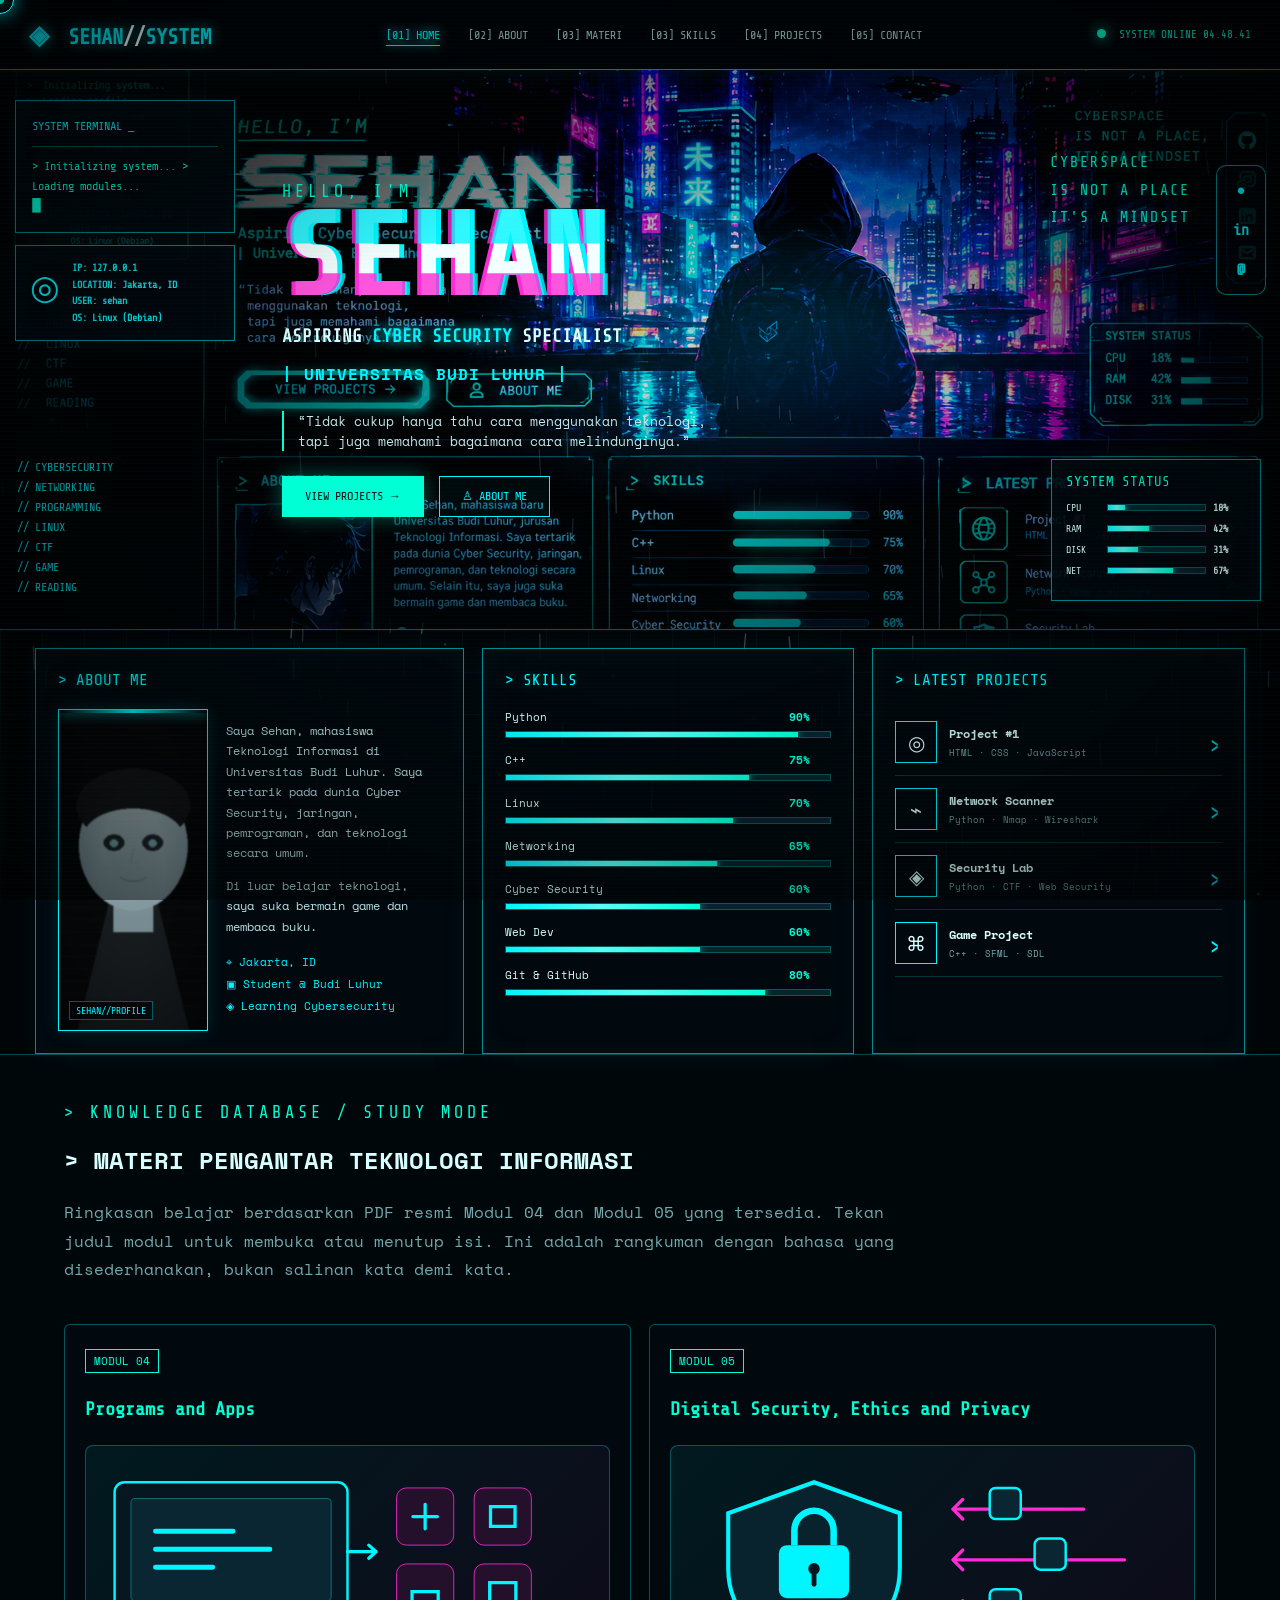
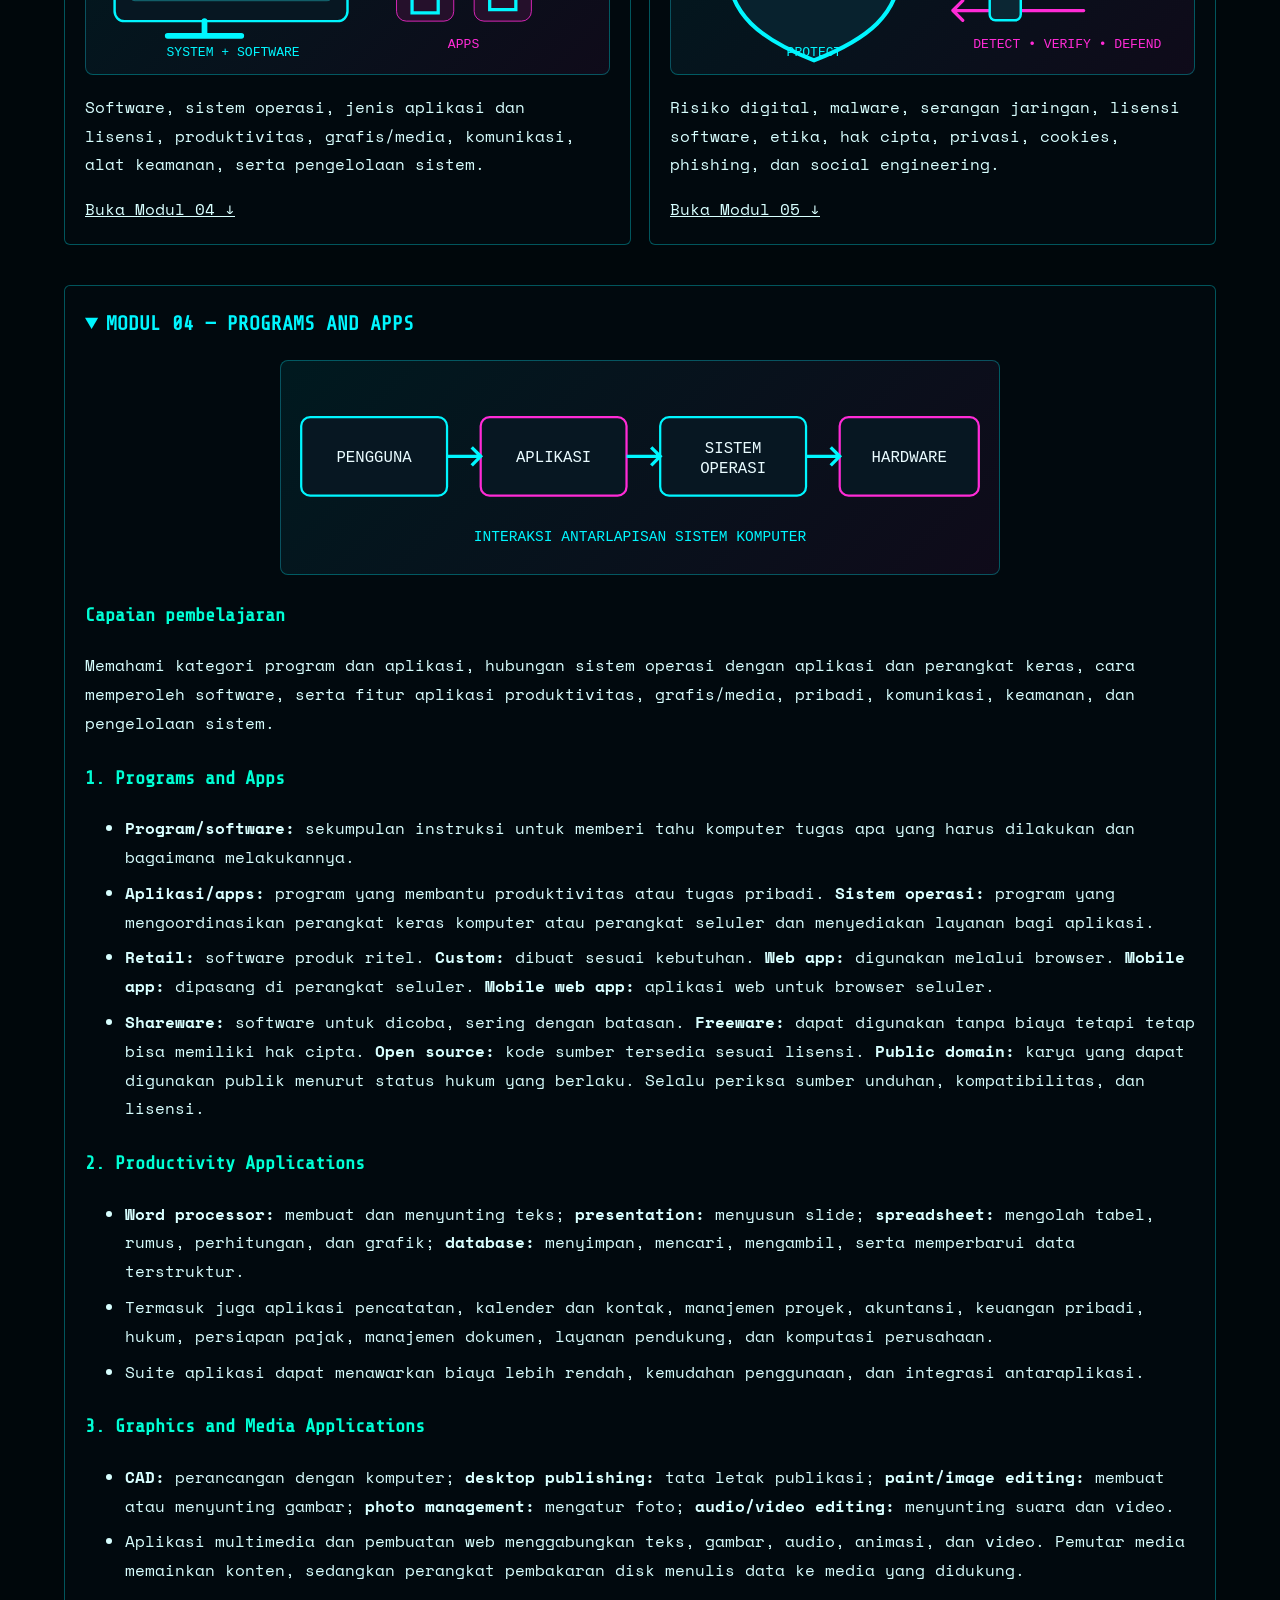
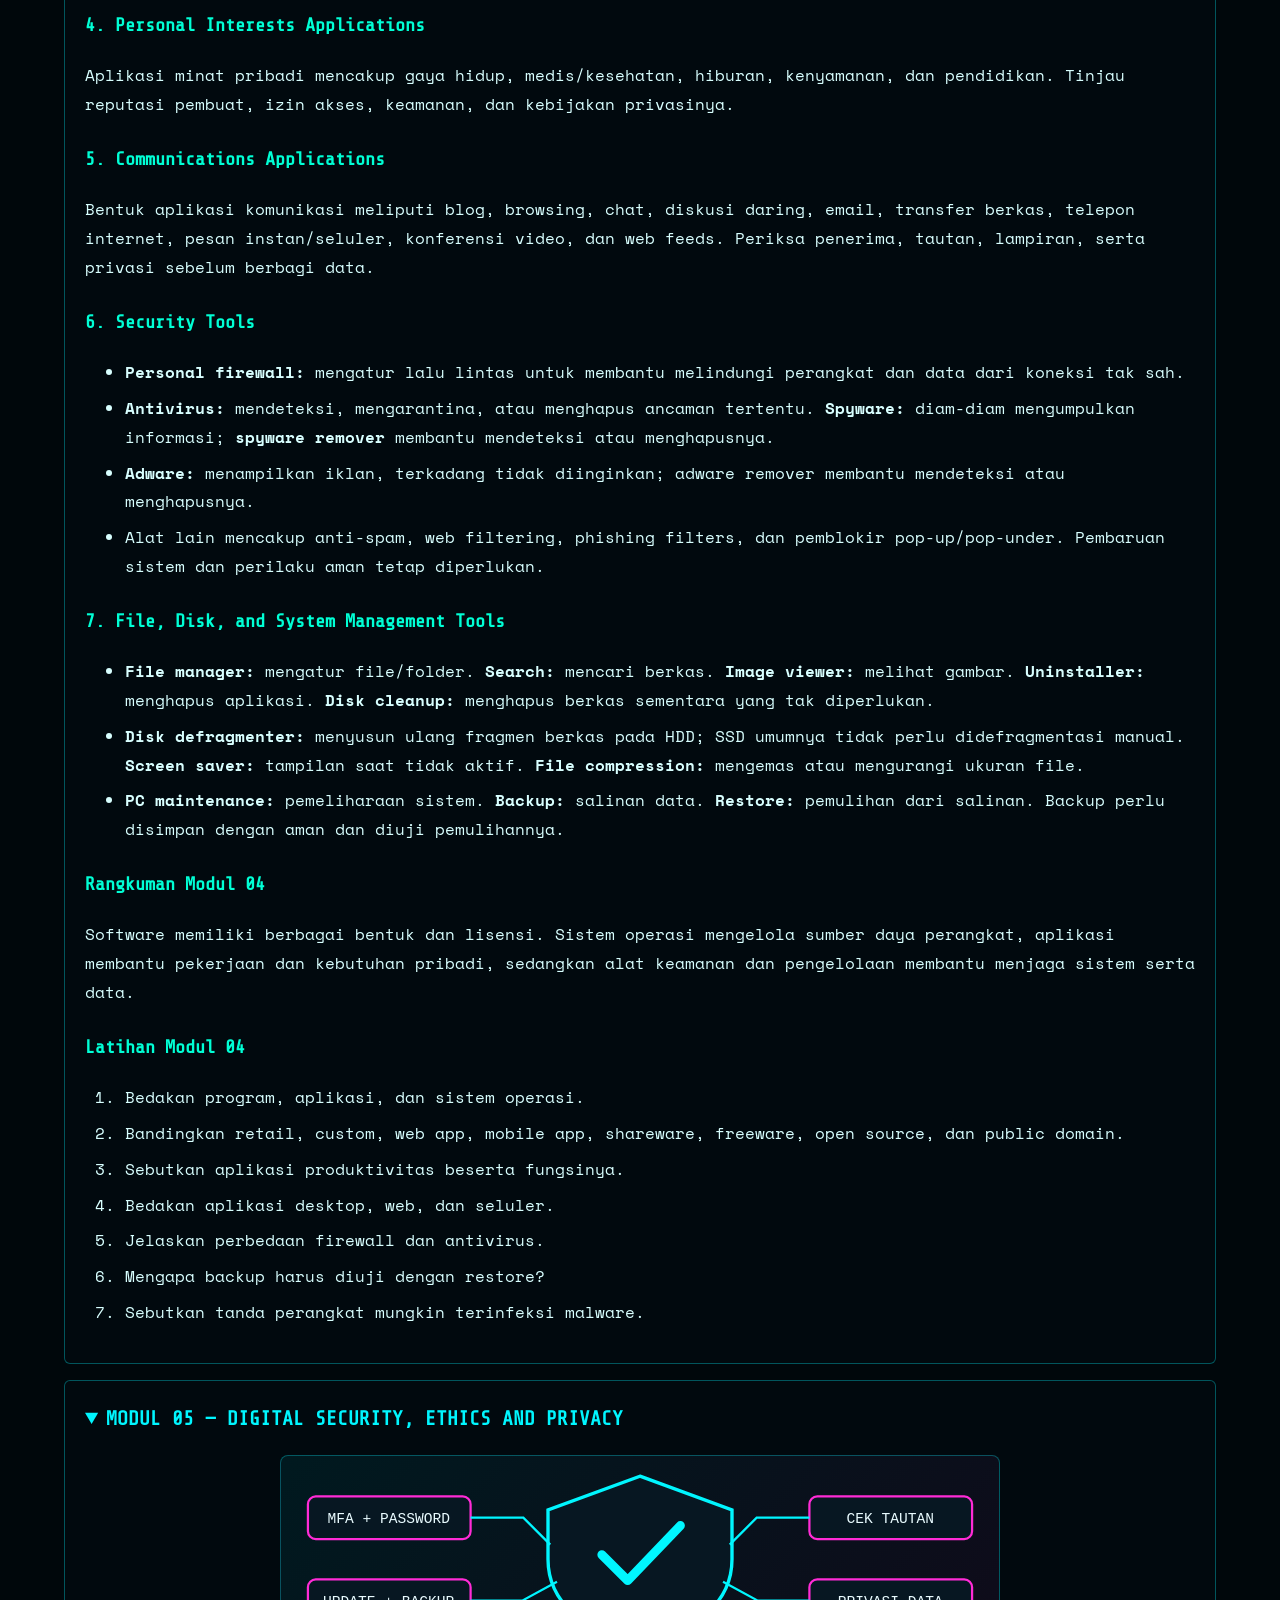
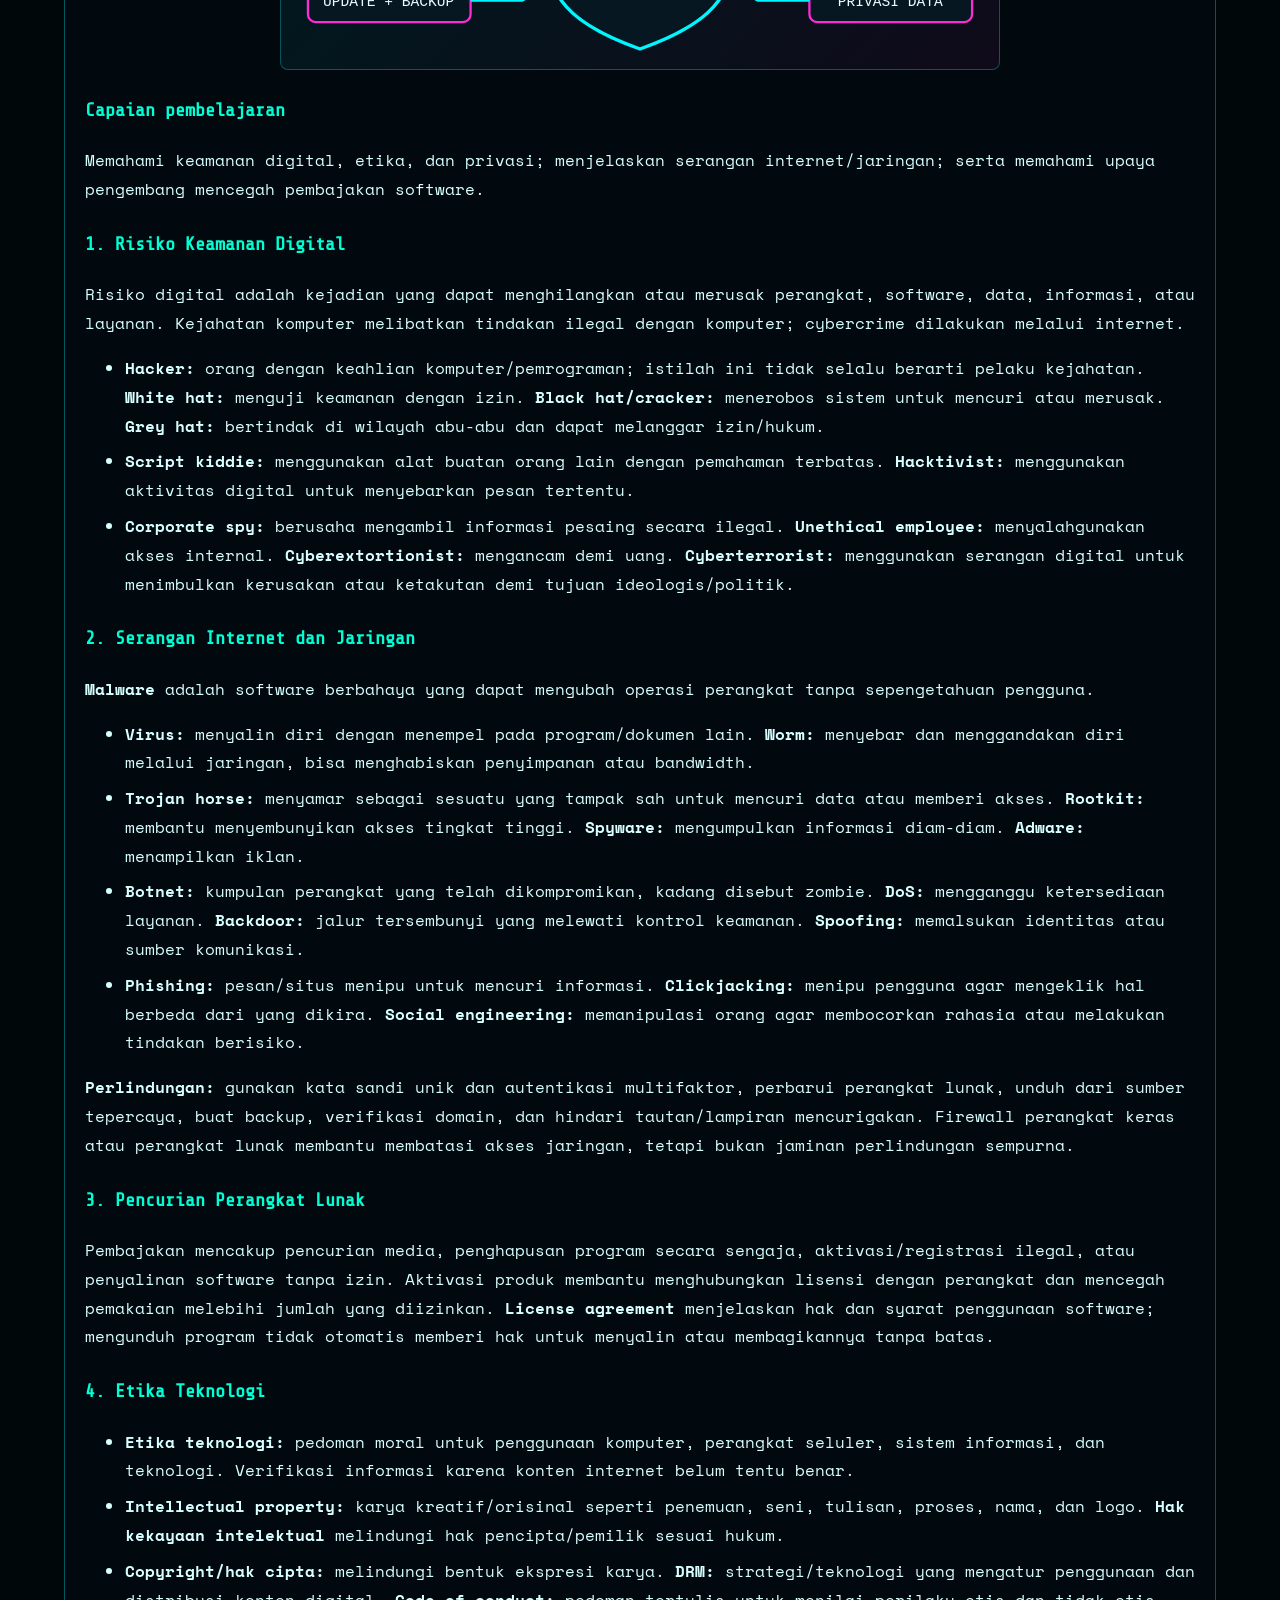
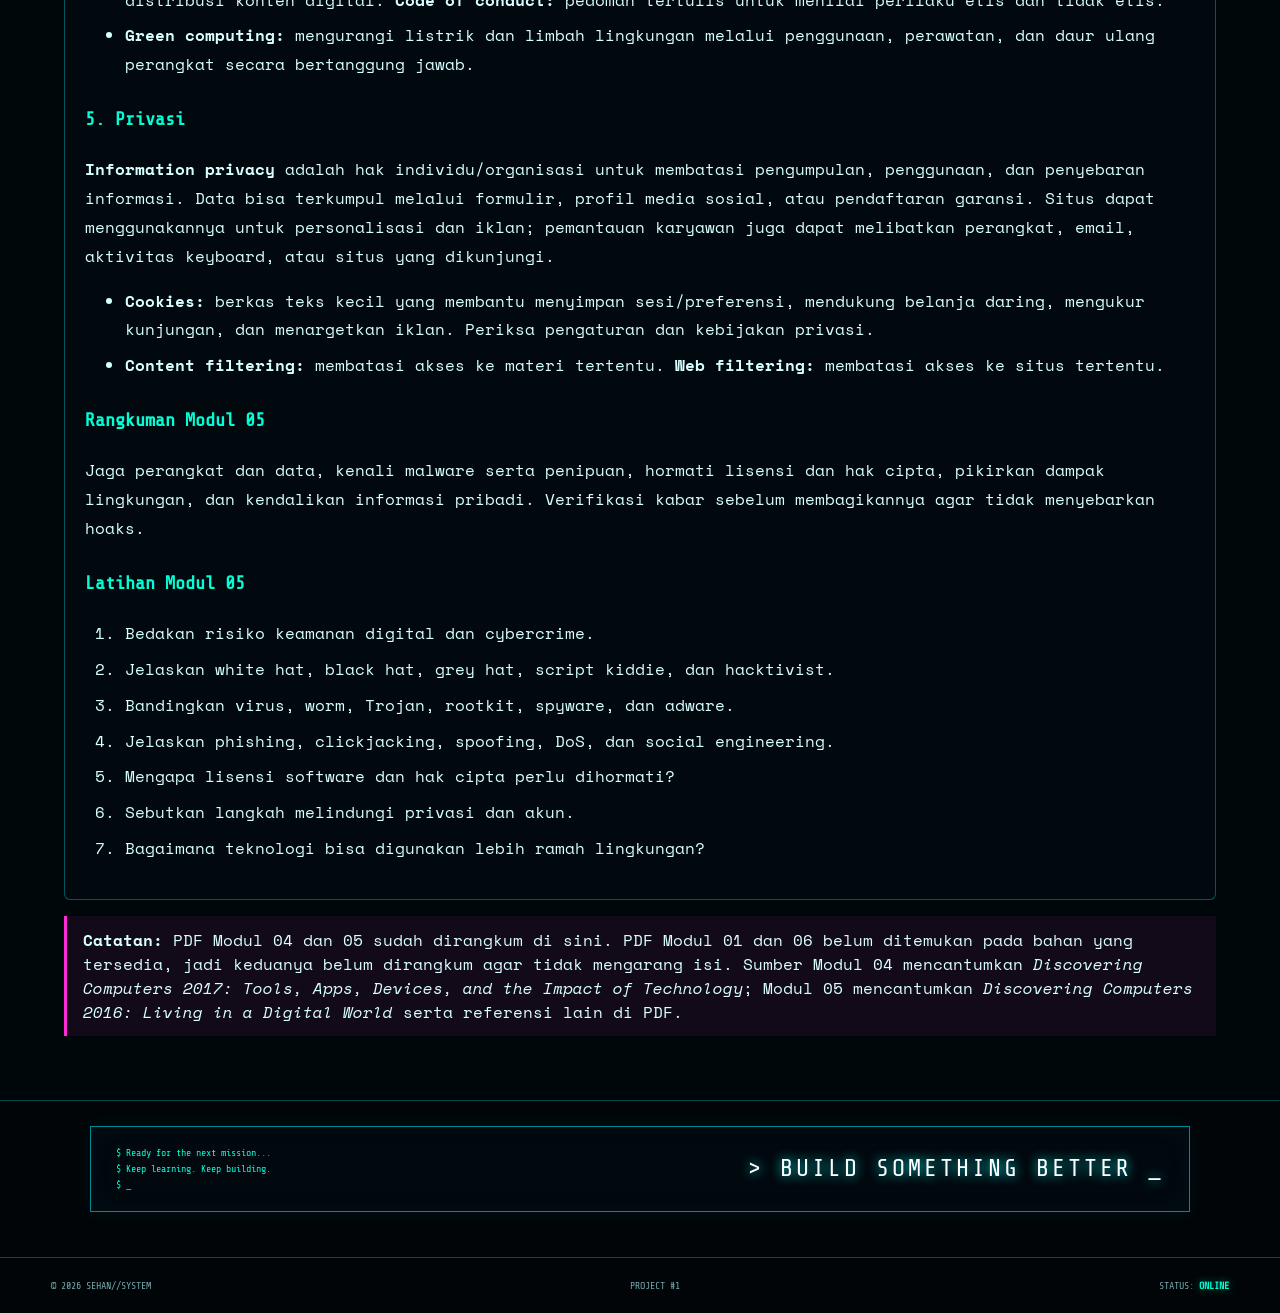
==== commit d20bcf25: "Add visual illustrations to TTI study modules" ====
--- a/index.html
+++ b/index.html
@@ -9,7 +9,7 @@
   <link rel="preconnect" href="https://fonts.gstatic.com" crossorigin>
   <link href="https://fonts.googleapis.com/css2?family=Share+Tech+Mono&family=Space+Mono:wght@400;700&display=swap" rel="stylesheet">
   <link rel="stylesheet" href="style.css">
-  <style>.study-section{padding:48px 5%;border-block:1px solid rgba(0,246,255,.28);background:rgba(1,8,13,.92)}.study-intro{max-width:850px;color:var(--muted);line-height:1.8}.study-grid{display:grid;grid-template-columns:repeat(auto-fit,minmax(min(100%,270px),1fr));gap:18px;margin:24px 0}.study-card,.study-module{background:rgba(2,10,15,.94);border:1px solid rgba(0,246,255,.32);padding:20px;margin:16px 0;border-radius:6px;line-height:1.8}.study-card h3,.study-module h3{color:var(--teal);font-family:"Share Tech Mono",monospace}.study-module summary{cursor:pointer;color:var(--cyan);font-family:"Share Tech Mono",monospace;font-size:20px;font-weight:bold}.study-module li{margin:7px 0}.study-tag{color:var(--teal);border:1px solid var(--teal);padding:3px 8px;font-size:11px}.study-note{border-left:3px solid var(--pink);padding:12px 16px;background:rgba(255,43,214,.07)}@media(max-width:700px){.study-section{padding:28px 4%}.study-module{padding:14px}}</style>
+  <style>.study-section{padding:48px 5%;border-block:1px solid rgba(0,246,255,.28);background:rgba(1,8,13,.92)}.study-intro{max-width:850px;color:var(--muted);line-height:1.8}.study-grid{display:grid;grid-template-columns:repeat(auto-fit,minmax(min(100%,270px),1fr));gap:18px;margin:24px 0}.study-card,.study-module{background:rgba(2,10,15,.94);border:1px solid rgba(0,246,255,.32);padding:20px;margin:16px 0;border-radius:6px;line-height:1.8}.study-card h3,.study-module h3{color:var(--teal);font-family:"Share Tech Mono",monospace}.study-module summary{cursor:pointer;color:var(--cyan);font-family:"Share Tech Mono",monospace;font-size:20px;font-weight:bold}.study-module li{margin:7px 0}.study-tag{color:var(--teal);border:1px solid var(--teal);padding:3px 8px;font-size:11px}.study-note{border-left:3px solid var(--pink);padding:12px 16px;background:rgba(255,43,214,.07)}.study-illustration{display:block;width:100%;max-width:720px;height:auto;margin:18px auto 24px;border:1px solid rgba(0,246,255,.3);border-radius:8px;background:linear-gradient(135deg,rgba(0,246,255,.07),rgba(255,43,214,.06))}.study-card .study-illustration{margin:14px 0 18px;max-width:100%;aspect-ratio:16/7}.study-figure-caption{color:var(--muted);font-size:.85rem;margin-top:-12px;margin-bottom:18px}.study-module h3{margin-top:24px}@media(max-width:700px){.study-section{padding:28px 4%}.study-module{padding:14px}}</style>
 </head>
 <body>
   <canvas id="matrix"></canvas>
@@ -221,11 +221,11 @@
       <h2>&gt; MATERI PENGANTAR TEKNOLOGI INFORMASI</h2>
       <p class="study-intro">Ringkasan belajar berdasarkan PDF resmi Modul 04 dan Modul 05 yang tersedia. Tekan judul modul untuk membuka atau menutup isi. Ini adalah rangkuman dengan bahasa yang disederhanakan, bukan salinan kata demi kata.</p>
       <div class="study-grid">
-        <article class="study-card"><span class="study-tag">MODUL 04</span><h3>Programs and Apps</h3><p>Software, sistem operasi, jenis aplikasi dan lisensi, produktivitas, grafis/media, komunikasi, alat keamanan, serta pengelolaan sistem.</p><a href="#study-modul04">Buka Modul 04 ↓</a></article>
-        <article class="study-card"><span class="study-tag">MODUL 05</span><h3>Digital Security, Ethics and Privacy</h3><p>Risiko digital, malware, serangan jaringan, lisensi software, etika, hak cipta, privasi, cookies, phishing, dan social engineering.</p><a href="#study-modul05">Buka Modul 05 ↓</a></article>
+        <article class="study-card"><span class="study-tag">MODUL 04</span><h3>Programs and Apps</h3><svg class="study-illustration" viewBox="0 0 640 260" role="img" aria-label="Ilustrasi komputer dan aplikasi yang saling terhubung"><rect x="35" y="35" width="285" height="170" rx="12" fill="#071722" stroke="#00f6ff" stroke-width="3"/><rect x="55" y="55" width="245" height="125" rx="5" fill="#0b2633" stroke="#177e89"/><path d="M85 95h95m-95 22h140m-140 22h70" stroke="#00f6ff" stroke-width="6" stroke-linecap="round"/><path d="M145 205v18m-45 0h90" stroke="#00f6ff" stroke-width="7" stroke-linecap="round"/><g fill="#ff2bd6" stroke="#ff2bd6"><rect x="380" y="42" width="70" height="70" rx="12" fill="#25102b"/><rect x="475" y="42" width="70" height="70" rx="12" fill="#25102b"/><rect x="380" y="135" width="70" height="70" rx="12" fill="#25102b"/><rect x="475" y="135" width="70" height="70" rx="12" fill="#25102b"/></g><g fill="none" stroke="#00f6ff" stroke-width="4" stroke-linecap="round"><path d="M400 77h30m-15 -15v30M495 65h30v24h-30zM399 169h32v26h-32zM494 158h32v33h-32z"/><path d="M320 120h35m0 0-9 -8m9 8-9 8"/></g><text x="180" y="248" text-anchor="middle" fill="#00f6ff" font-size="16" font-family="monospace">SYSTEM + SOFTWARE</text><text x="462" y="238" text-anchor="middle" fill="#ff2bd6" font-size="16" font-family="monospace">APPS</text></svg><p>Software, sistem operasi, jenis aplikasi dan lisensi, produktivitas, grafis/media, komunikasi, alat keamanan, serta pengelolaan sistem.</p><a href="#study-modul04">Buka Modul 04 ↓</a></article>
+        <article class="study-card"><span class="study-tag">MODUL 05</span><h3>Digital Security, Ethics and Privacy</h3><svg class="study-illustration" viewBox="0 0 640 260" role="img" aria-label="Ilustrasi perisai dan gembok keamanan digital"><path d="M175 35l105 38v68c0 55-39 86-105 112-66-26-105-57-105-112V73z" fill="#08222e" stroke="#00f6ff" stroke-width="5"/><rect x="132" y="112" width="86" height="65" rx="10" fill="#00f6ff"/><path d="M151 112V94a24 24 0 0 1 48 0v18" fill="none" stroke="#00f6ff" stroke-width="8"/><circle cx="175" cy="141" r="7" fill="#071722"/><path d="M175 147v13" stroke="#071722" stroke-width="6" stroke-linecap="round"/><g fill="none" stroke="#ff2bd6" stroke-width="4" stroke-linecap="round"><path d="M345 68h160m-160 0 12 -12m-12 12 12 12M345 130h210m-210 0 12 -12m-12 12 12 12M345 192h160m-160 0 12 -12m-12 12 12 12"/></g><g fill="#0b2633" stroke="#00f6ff" stroke-width="3"><rect x="390" y="42" width="38" height="38" rx="7"/><rect x="445" y="104" width="38" height="38" rx="7"/><rect x="390" y="166" width="38" height="38" rx="7"/></g><text x="175" y="248" text-anchor="middle" fill="#00f6ff" font-size="16" font-family="monospace">PROTECT</text><text x="485" y="238" text-anchor="middle" fill="#ff2bd6" font-size="16" font-family="monospace">DETECT • VERIFY • DEFEND</text></svg><p>Risiko digital, malware, serangan jaringan, lisensi software, etika, hak cipta, privasi, cookies, phishing, dan social engineering.</p><a href="#study-modul05">Buka Modul 05 ↓</a></article>
       </div>
       <details class="study-module" id="study-modul04" open>
-        <summary>MODUL 04 — PROGRAMS AND APPS</summary>
+        <summary>MODUL 04 — PROGRAMS AND APPS</summary><svg class="study-illustration" viewBox="0 0 640 190" role="img" aria-label="Diagram alur pengguna, aplikasi, sistem operasi, dan perangkat keras"><g font-family="monospace" text-anchor="middle"><rect x="18" y="50" width="130" height="70" rx="8" fill="#071722" stroke="#00f6ff" stroke-width="2"/><rect x="178" y="50" width="130" height="70" rx="8" fill="#071722" stroke="#ff2bd6" stroke-width="2"/><rect x="338" y="50" width="130" height="70" rx="8" fill="#071722" stroke="#00f6ff" stroke-width="2"/><rect x="498" y="50" width="124" height="70" rx="8" fill="#071722" stroke="#ff2bd6" stroke-width="2"/><g fill="#e9fbff" font-size="14"><text x="83" y="90">PENGGUNA</text><text x="243" y="90">APLIKASI</text><text x="403" y="82">SISTEM</text><text x="403" y="100">OPERASI</text><text x="560" y="90">HARDWARE</text></g><g stroke="#00f6ff" stroke-width="3" fill="none"><path d="M148 85h30m-8 -8 8 8-8 8M308 85h30m-8 -8 8 8-8 8M468 85h30m-8 -8 8 8-8 8"/></g><text x="320" y="160" fill="#00f6ff" font-size="13">INTERAKSI ANTARLAPISAN SISTEM KOMPUTER</text></g></svg>
         <h3>Capaian pembelajaran</h3>
         <p>Memahami kategori program dan aplikasi, hubungan sistem operasi dengan aplikasi dan perangkat keras, cara memperoleh software, serta fitur aplikasi produktivitas, grafis/media, pribadi, komunikasi, keamanan, dan pengelolaan sistem.</p>
         <h3>1. Programs and Apps</h3>
@@ -265,7 +265,7 @@
         <h3>Latihan Modul 04</h3><ol><li>Bedakan program, aplikasi, dan sistem operasi.</li><li>Bandingkan retail, custom, web app, mobile app, shareware, freeware, open source, dan public domain.</li><li>Sebutkan aplikasi produktivitas beserta fungsinya.</li><li>Bedakan aplikasi desktop, web, dan seluler.</li><li>Jelaskan perbedaan firewall dan antivirus.</li><li>Mengapa backup harus diuji dengan restore?</li><li>Sebutkan tanda perangkat mungkin terinfeksi malware.</li></ol>
       </details>
       <details class="study-module" id="study-modul05" open>
-        <summary>MODUL 05 — DIGITAL SECURITY, ETHICS AND PRIVACY</summary>
+        <summary>MODUL 05 — DIGITAL SECURITY, ETHICS AND PRIVACY</summary><svg class="study-illustration" viewBox="0 0 640 190" role="img" aria-label="Diagram pertahanan keamanan digital berlapis"><g font-family="monospace" text-anchor="middle"><path d="M320 18l82 30v44c0 39-31 62-82 80-51-18-82-41-82-80V48z" fill="#071722" stroke="#00f6ff" stroke-width="3"/><path d="M286 88l23 23 47-49" fill="none" stroke="#00f6ff" stroke-width="8" stroke-linecap="round" stroke-linejoin="round"/><g fill="#071722" stroke="#ff2bd6" stroke-width="2"><rect x="24" y="36" width="145" height="38" rx="7"/><rect x="24" y="110" width="145" height="38" rx="7"/><rect x="471" y="36" width="145" height="38" rx="7"/><rect x="471" y="110" width="145" height="38" rx="7"/></g><g fill="#e9fbff" font-size="13"><text x="96" y="60">MFA + PASSWORD</text><text x="96" y="134">UPDATE + BACKUP</text><text x="543" y="60">CEK TAUTAN</text><text x="543" y="134">PRIVASI DATA</text></g><g stroke="#00f6ff" stroke-width="2" fill="none"><path d="M169 55h47l24 24M169 129h46l31-17M471 55h-47l-24 24M471 129h-46l-31-17"/></g></g></svg>
         <h3>Capaian pembelajaran</h3><p>Memahami keamanan digital, etika, dan privasi; menjelaskan serangan internet/jaringan; serta memahami upaya pengembang mencegah pembajakan software.</p>
         <h3>1. Risiko Keamanan Digital</h3>
         <p>Risiko digital adalah kejadian yang dapat menghilangkan atau merusak perangkat, software, data, informasi, atau layanan. Kejahatan komputer melibatkan tindakan ilegal dengan komputer; cybercrime dilakukan melalui internet.</p>
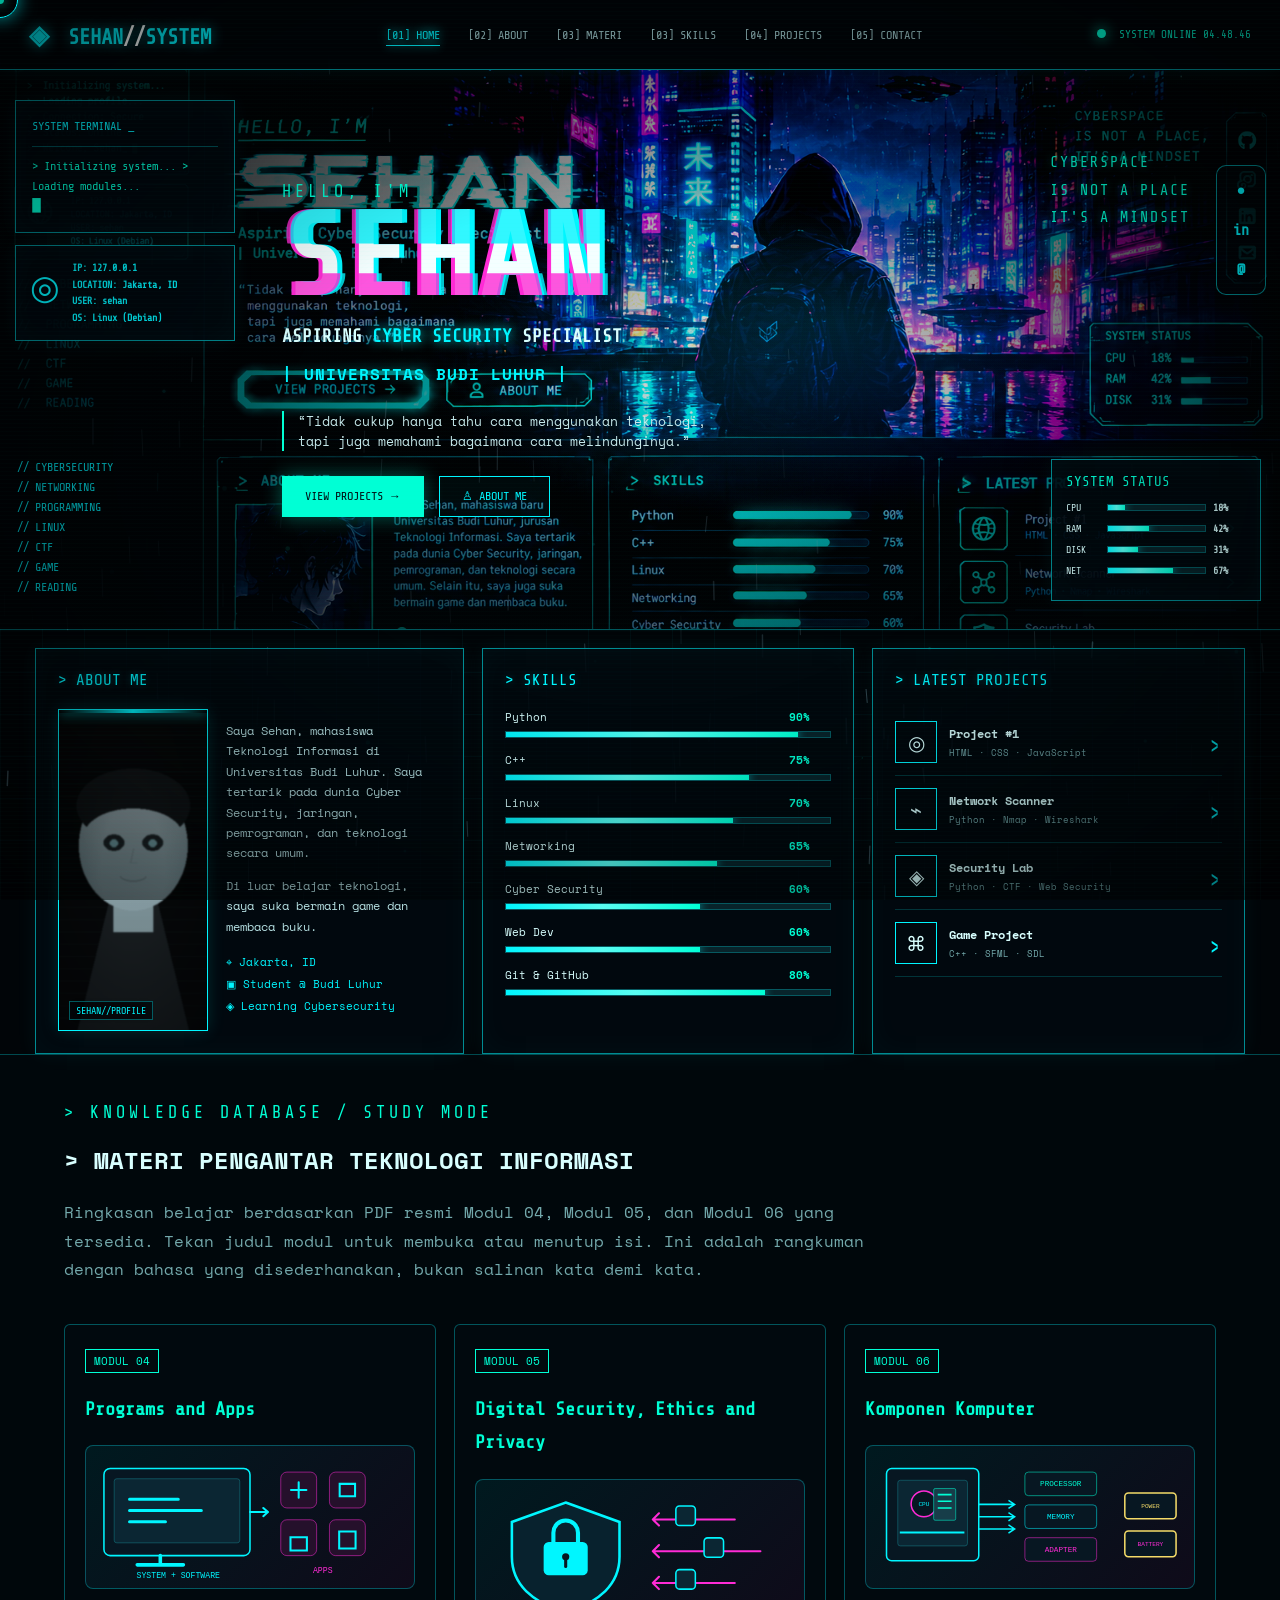
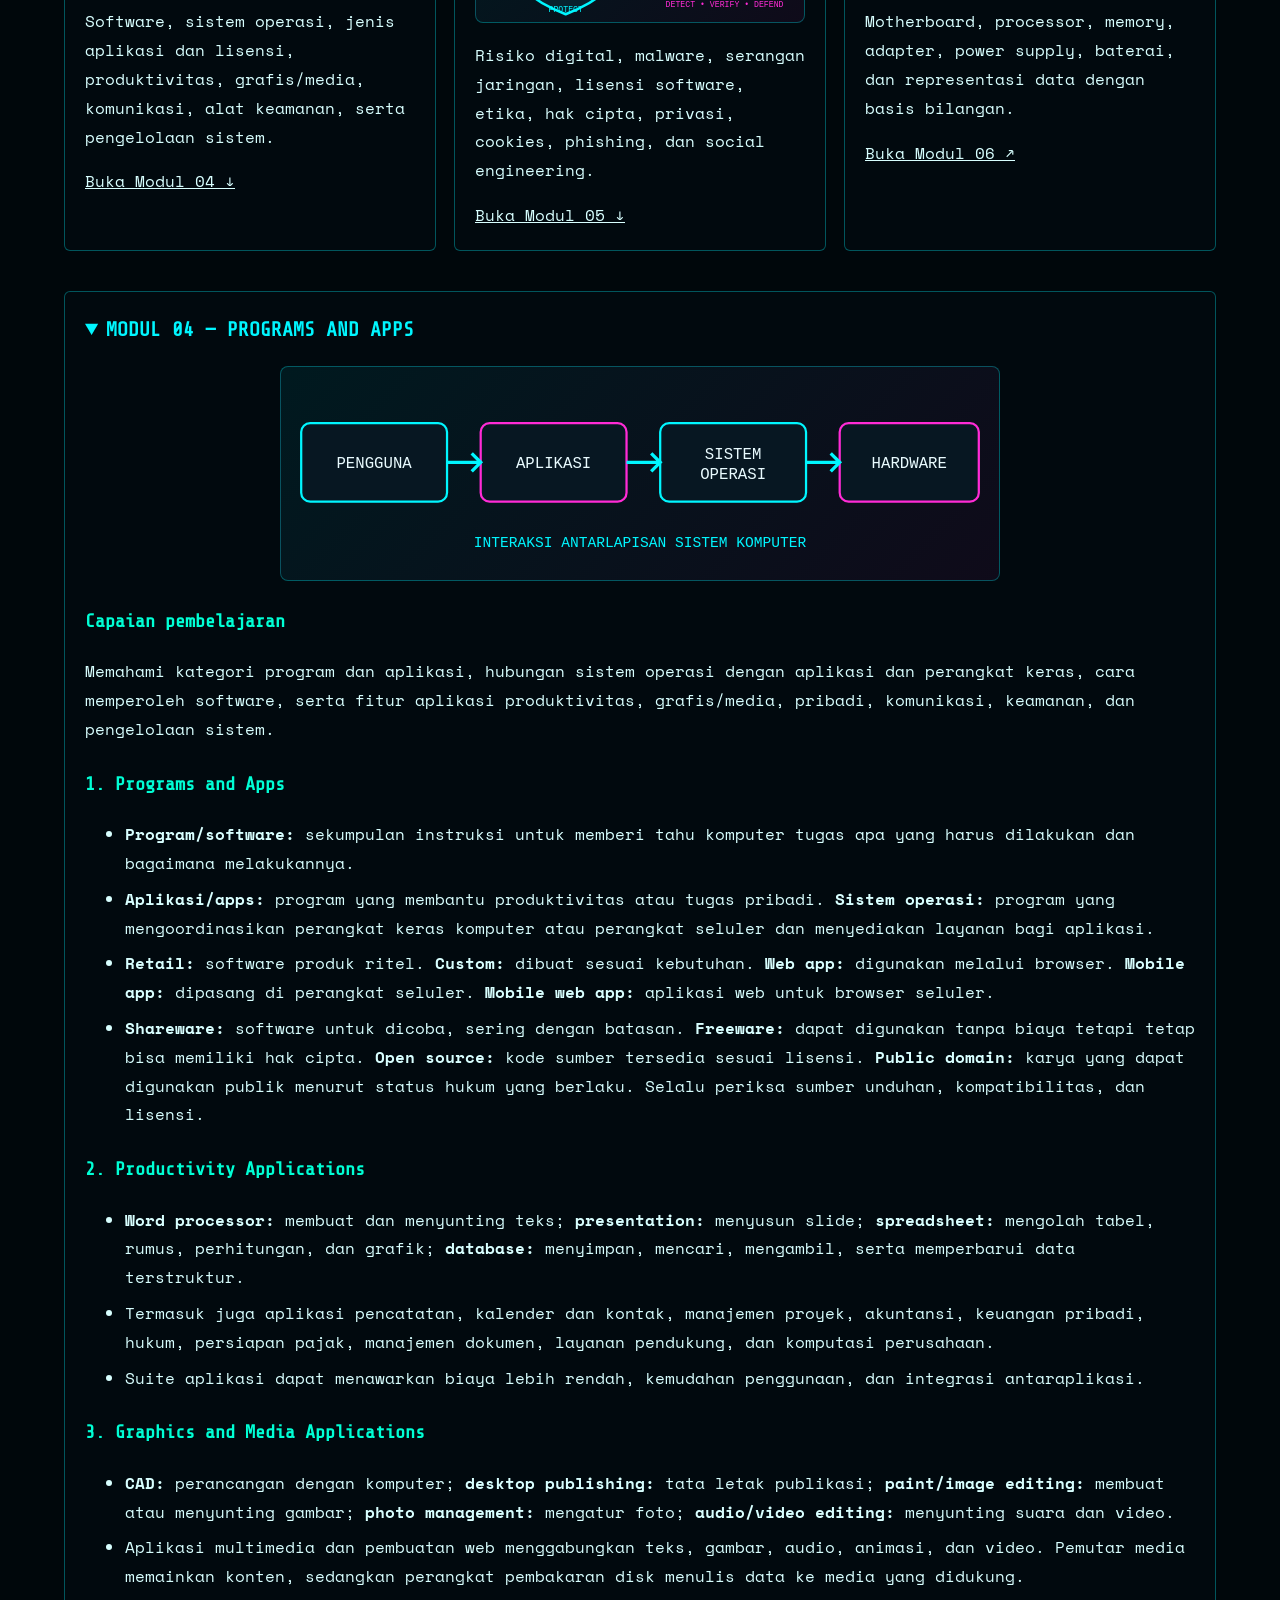
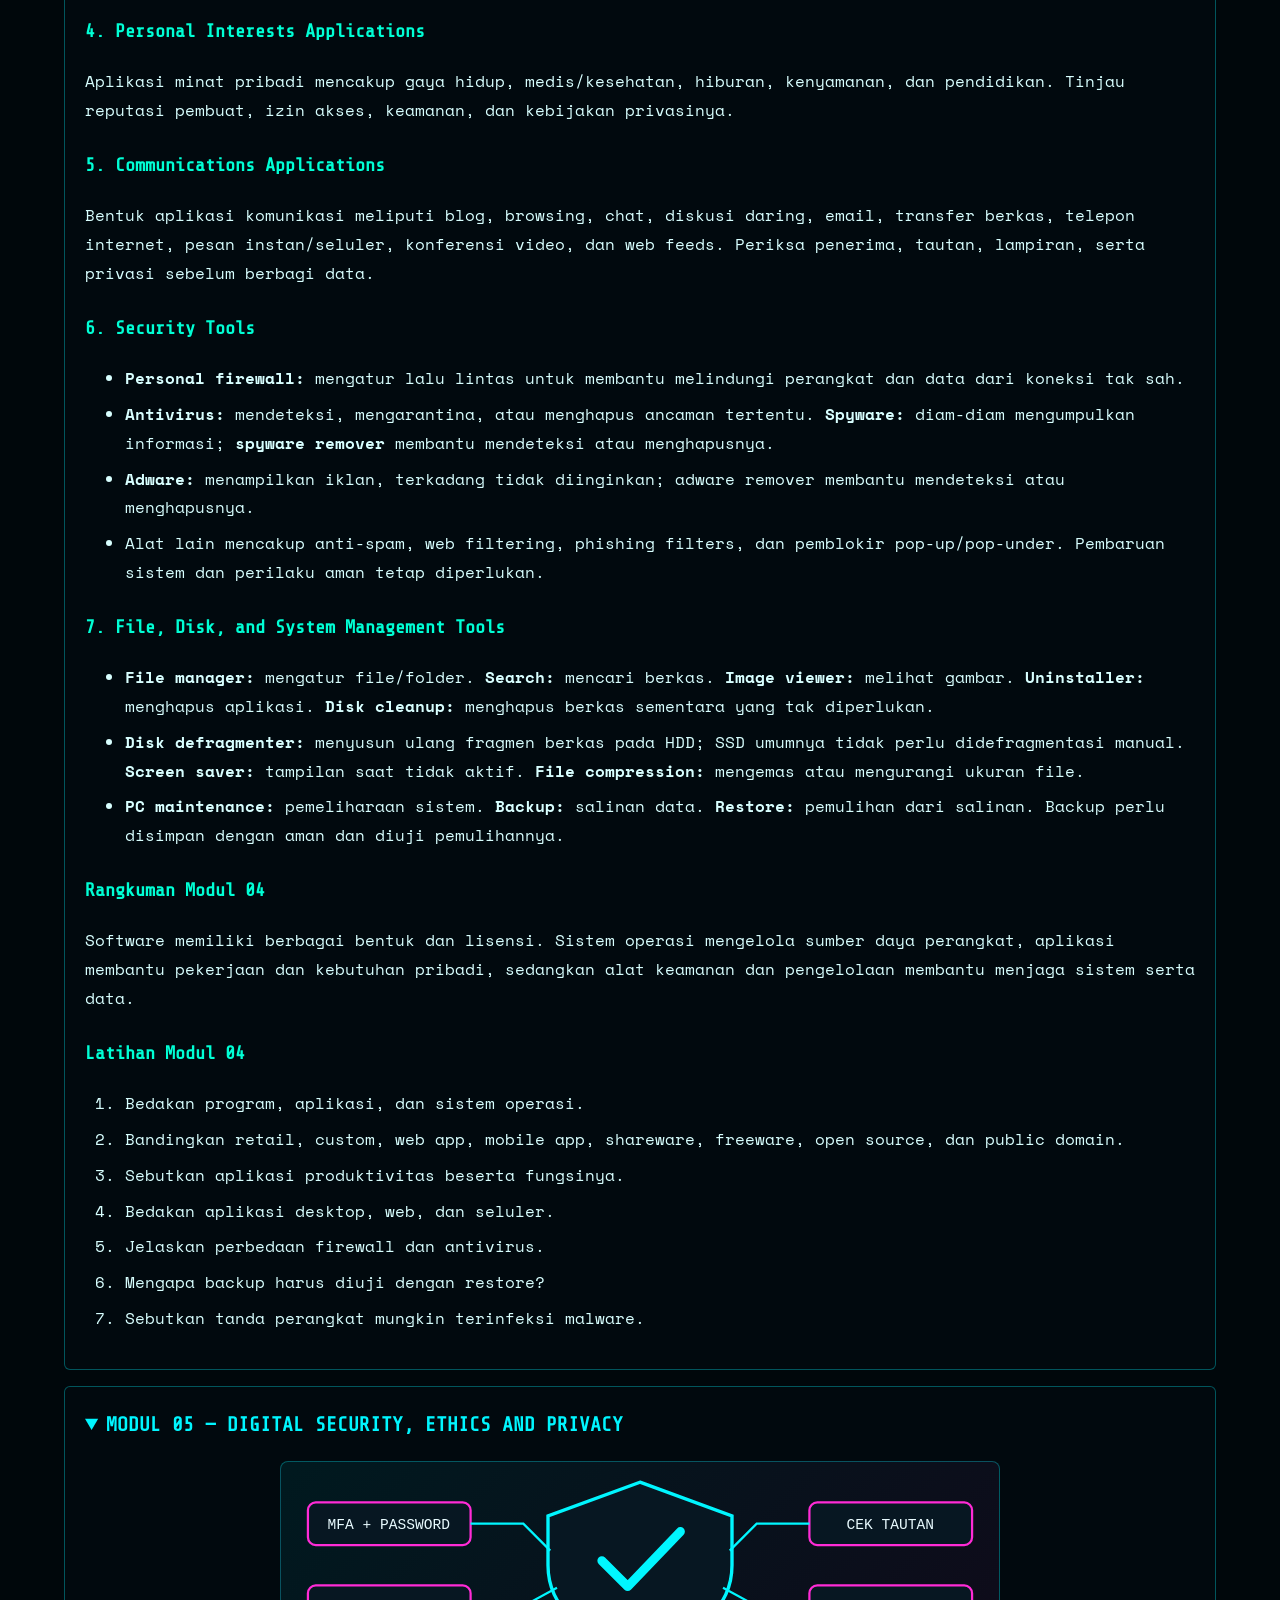
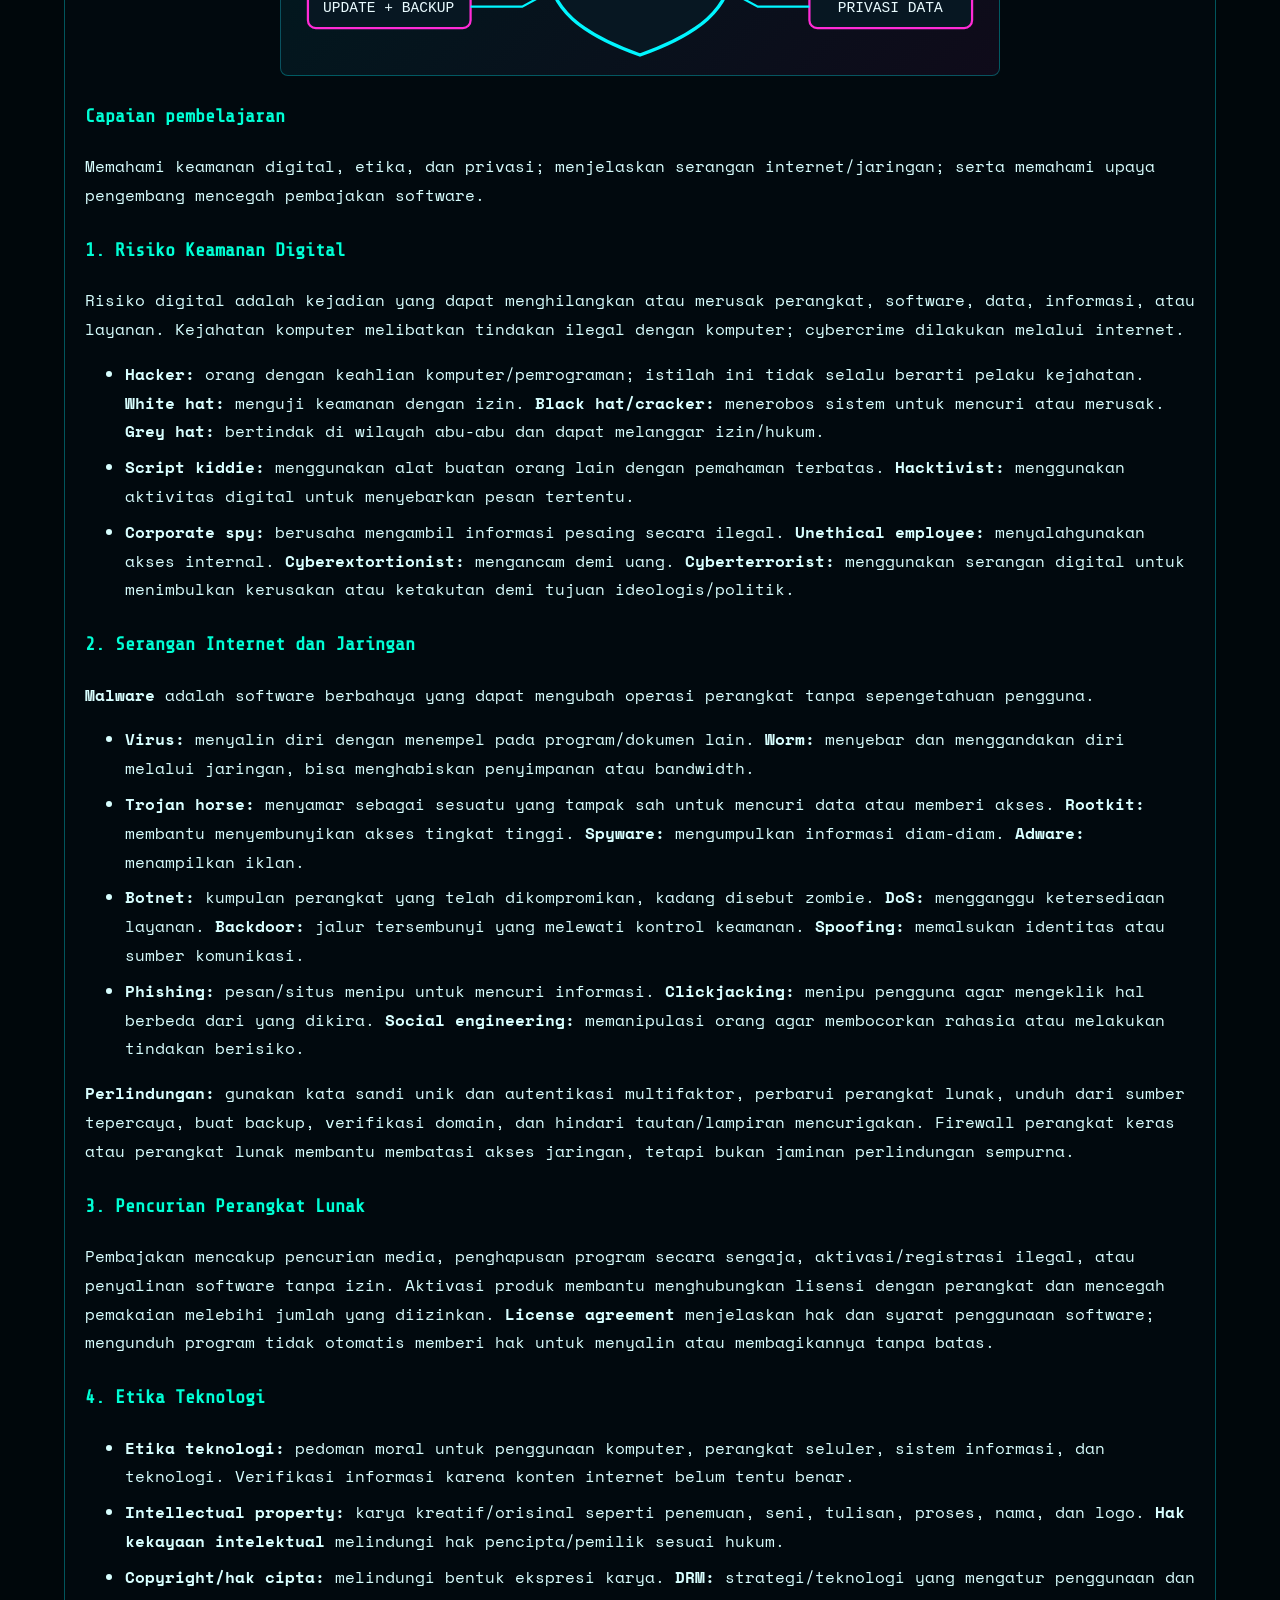
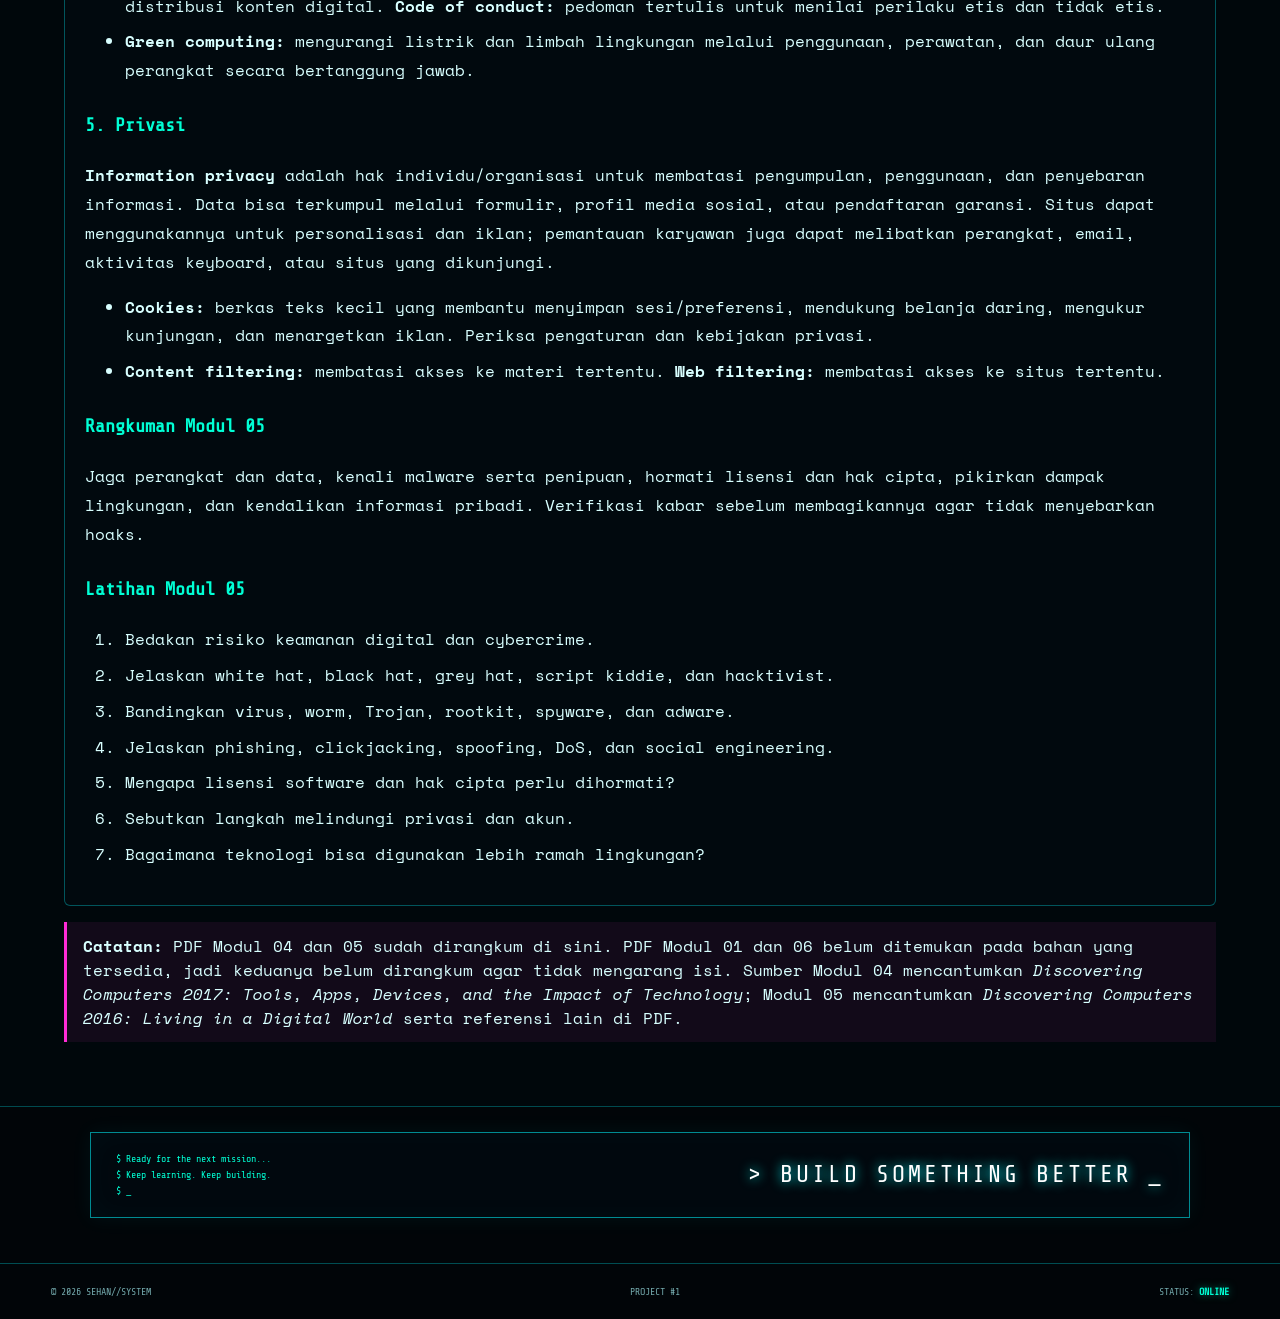
==== commit c2ce60d0: "Add TTI module 06 computer components" ====
--- a/index.html
+++ b/index.html
@@ -219,10 +219,11 @@
     <section id="materi" class="study-section">
       <p class="eyebrow">&gt; KNOWLEDGE DATABASE / STUDY MODE</p>
       <h2>&gt; MATERI PENGANTAR TEKNOLOGI INFORMASI</h2>
-      <p class="study-intro">Ringkasan belajar berdasarkan PDF resmi Modul 04 dan Modul 05 yang tersedia. Tekan judul modul untuk membuka atau menutup isi. Ini adalah rangkuman dengan bahasa yang disederhanakan, bukan salinan kata demi kata.</p>
+      <p class="study-intro">Ringkasan belajar berdasarkan PDF resmi Modul 04, Modul 05, dan Modul 06 yang tersedia. Tekan judul modul untuk membuka atau menutup isi. Ini adalah rangkuman dengan bahasa yang disederhanakan, bukan salinan kata demi kata.</p>
       <div class="study-grid">
         <article class="study-card"><span class="study-tag">MODUL 04</span><h3>Programs and Apps</h3><svg class="study-illustration" viewBox="0 0 640 260" role="img" aria-label="Ilustrasi komputer dan aplikasi yang saling terhubung"><rect x="35" y="35" width="285" height="170" rx="12" fill="#071722" stroke="#00f6ff" stroke-width="3"/><rect x="55" y="55" width="245" height="125" rx="5" fill="#0b2633" stroke="#177e89"/><path d="M85 95h95m-95 22h140m-140 22h70" stroke="#00f6ff" stroke-width="6" stroke-linecap="round"/><path d="M145 205v18m-45 0h90" stroke="#00f6ff" stroke-width="7" stroke-linecap="round"/><g fill="#ff2bd6" stroke="#ff2bd6"><rect x="380" y="42" width="70" height="70" rx="12" fill="#25102b"/><rect x="475" y="42" width="70" height="70" rx="12" fill="#25102b"/><rect x="380" y="135" width="70" height="70" rx="12" fill="#25102b"/><rect x="475" y="135" width="70" height="70" rx="12" fill="#25102b"/></g><g fill="none" stroke="#00f6ff" stroke-width="4" stroke-linecap="round"><path d="M400 77h30m-15 -15v30M495 65h30v24h-30zM399 169h32v26h-32zM494 158h32v33h-32z"/><path d="M320 120h35m0 0-9 -8m9 8-9 8"/></g><text x="180" y="248" text-anchor="middle" fill="#00f6ff" font-size="16" font-family="monospace">SYSTEM + SOFTWARE</text><text x="462" y="238" text-anchor="middle" fill="#ff2bd6" font-size="16" font-family="monospace">APPS</text></svg><p>Software, sistem operasi, jenis aplikasi dan lisensi, produktivitas, grafis/media, komunikasi, alat keamanan, serta pengelolaan sistem.</p><a href="#study-modul04">Buka Modul 04 ↓</a></article>
         <article class="study-card"><span class="study-tag">MODUL 05</span><h3>Digital Security, Ethics and Privacy</h3><svg class="study-illustration" viewBox="0 0 640 260" role="img" aria-label="Ilustrasi perisai dan gembok keamanan digital"><path d="M175 35l105 38v68c0 55-39 86-105 112-66-26-105-57-105-112V73z" fill="#08222e" stroke="#00f6ff" stroke-width="5"/><rect x="132" y="112" width="86" height="65" rx="10" fill="#00f6ff"/><path d="M151 112V94a24 24 0 0 1 48 0v18" fill="none" stroke="#00f6ff" stroke-width="8"/><circle cx="175" cy="141" r="7" fill="#071722"/><path d="M175 147v13" stroke="#071722" stroke-width="6" stroke-linecap="round"/><g fill="none" stroke="#ff2bd6" stroke-width="4" stroke-linecap="round"><path d="M345 68h160m-160 0 12 -12m-12 12 12 12M345 130h210m-210 0 12 -12m-12 12 12 12M345 192h160m-160 0 12 -12m-12 12 12 12"/></g><g fill="#0b2633" stroke="#00f6ff" stroke-width="3"><rect x="390" y="42" width="38" height="38" rx="7"/><rect x="445" y="104" width="38" height="38" rx="7"/><rect x="390" y="166" width="38" height="38" rx="7"/></g><text x="175" y="248" text-anchor="middle" fill="#00f6ff" font-size="16" font-family="monospace">PROTECT</text><text x="485" y="238" text-anchor="middle" fill="#ff2bd6" font-size="16" font-family="monospace">DETECT • VERIFY • DEFEND</text></svg><p>Risiko digital, malware, serangan jaringan, lisensi software, etika, hak cipta, privasi, cookies, phishing, dan social engineering.</p><a href="#study-modul05">Buka Modul 05 ↓</a></article>
+        <article class="study-card"><span class="study-tag">MODUL 06</span><h3>Komponen Komputer</h3><svg class="study-illustration" viewBox="0 0 640 260" role="img" aria-label="Ilustrasi casing komputer, processor, memory, adapter, dan power supply"><rect x="40" y="35" width="180" height="180" rx="10" fill="#071722" stroke="#00f6ff" stroke-width="3"/><rect x="62" y="58" width="136" height="128" rx="5" fill="#0b2633" stroke="#177e89"/><circle cx="113" cy="104" r="25" fill="#071722" stroke="#ff2bd6" stroke-width="3"/><text x="113" y="109" text-anchor="middle" fill="#00f6ff" font-size="12" font-family="monospace">CPU</text><rect x="132" y="74" width="43" height="62" rx="3" fill="#173d49" stroke="#00ffd5"/><path d="M140 86h27m-27 13h27m-27 13h27" stroke="#00ffd5" stroke-width="3"/><path d="M66 160h126" stroke="#00f6ff" stroke-width="4"/><g font-family="monospace" text-anchor="middle" font-size="15"><rect x="310" y="42" width="140" height="46" rx="7" fill="#071722" stroke="#00ffd5"/><text x="380" y="70" fill="#00ffd5">PROCESSOR</text><rect x="310" y="106" width="140" height="46" rx="7" fill="#071722" stroke="#00f6ff"/><text x="380" y="134" fill="#00f6ff">MEMORY</text><rect x="310" y="170" width="140" height="46" rx="7" fill="#071722" stroke="#ff2bd6"/><text x="380" y="198" fill="#ff2bd6">ADAPTER</text><path d="M220 105h70m-12 -8 12 8-12 8M220 129h70m-12 -8 12 8-12 8M220 153h70m-12 -8 12 8-12 8" stroke="#00f6ff" stroke-width="3" fill="none"/></g><g fill="#071722" stroke="#f4db68" stroke-width="3"><rect x="505" y="83" width="100" height="50" rx="7"/><rect x="505" y="157" width="100" height="50" rx="7"/></g><text x="555" y="113" text-anchor="middle" fill="#f4db68" font-size="12" font-family="monospace">POWER</text><text x="555" y="187" text-anchor="middle" fill="#ff2bd6" font-size="12" font-family="monospace">BATTERY</text></svg><p>Motherboard, processor, memory, adapter, power supply, baterai, dan representasi data dengan basis bilangan.</p><a href="materi.html#modul06">Buka Modul 06 ↗</a></article>
       </div>
       <details class="study-module" id="study-modul04" open>
         <summary>MODUL 04 — PROGRAMS AND APPS</summary><svg class="study-illustration" viewBox="0 0 640 190" role="img" aria-label="Diagram alur pengguna, aplikasi, sistem operasi, dan perangkat keras"><g font-family="monospace" text-anchor="middle"><rect x="18" y="50" width="130" height="70" rx="8" fill="#071722" stroke="#00f6ff" stroke-width="2"/><rect x="178" y="50" width="130" height="70" rx="8" fill="#071722" stroke="#ff2bd6" stroke-width="2"/><rect x="338" y="50" width="130" height="70" rx="8" fill="#071722" stroke="#00f6ff" stroke-width="2"/><rect x="498" y="50" width="124" height="70" rx="8" fill="#071722" stroke="#ff2bd6" stroke-width="2"/><g fill="#e9fbff" font-size="14"><text x="83" y="90">PENGGUNA</text><text x="243" y="90">APLIKASI</text><text x="403" y="82">SISTEM</text><text x="403" y="100">OPERASI</text><text x="560" y="90">HARDWARE</text></g><g stroke="#00f6ff" stroke-width="3" fill="none"><path d="M148 85h30m-8 -8 8 8-8 8M308 85h30m-8 -8 8 8-8 8M468 85h30m-8 -8 8 8-8 8"/></g><text x="320" y="160" fill="#00f6ff" font-size="13">INTERAKSI ANTARLAPISAN SISTEM KOMPUTER</text></g></svg>
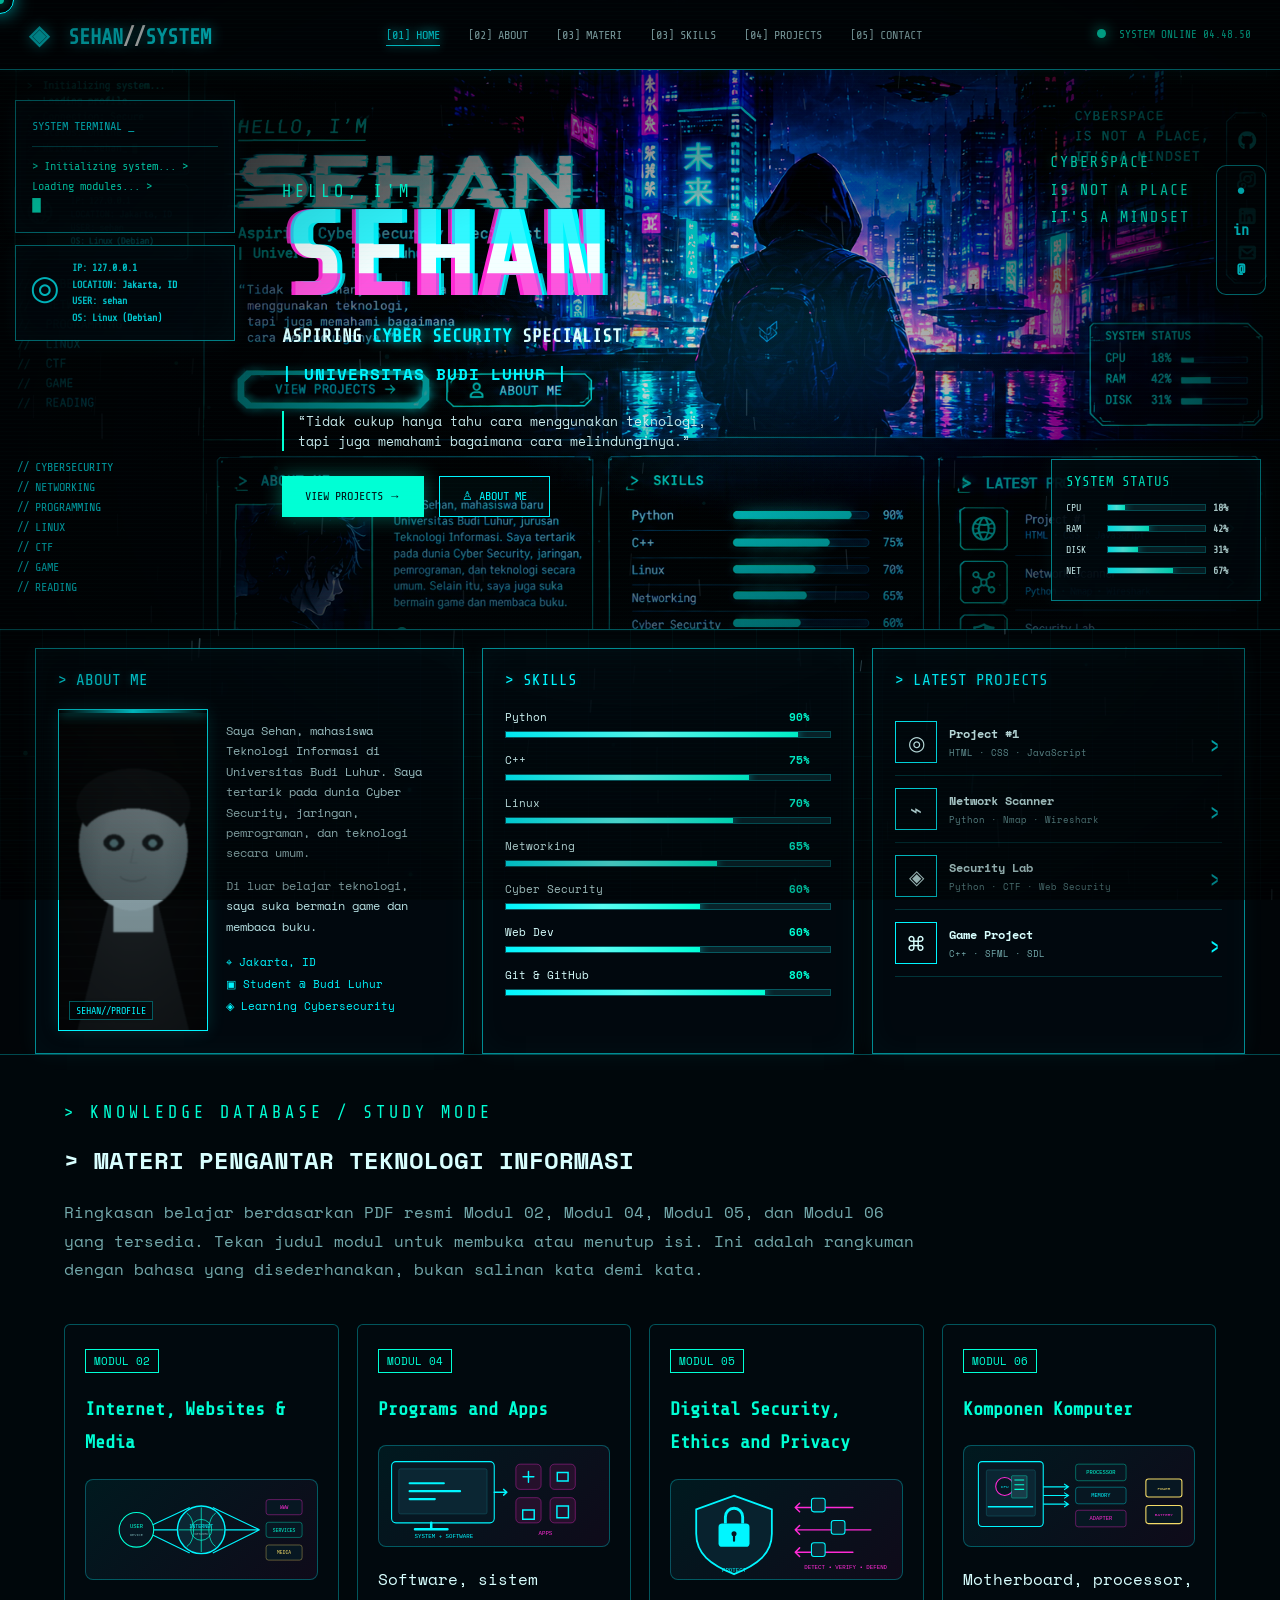
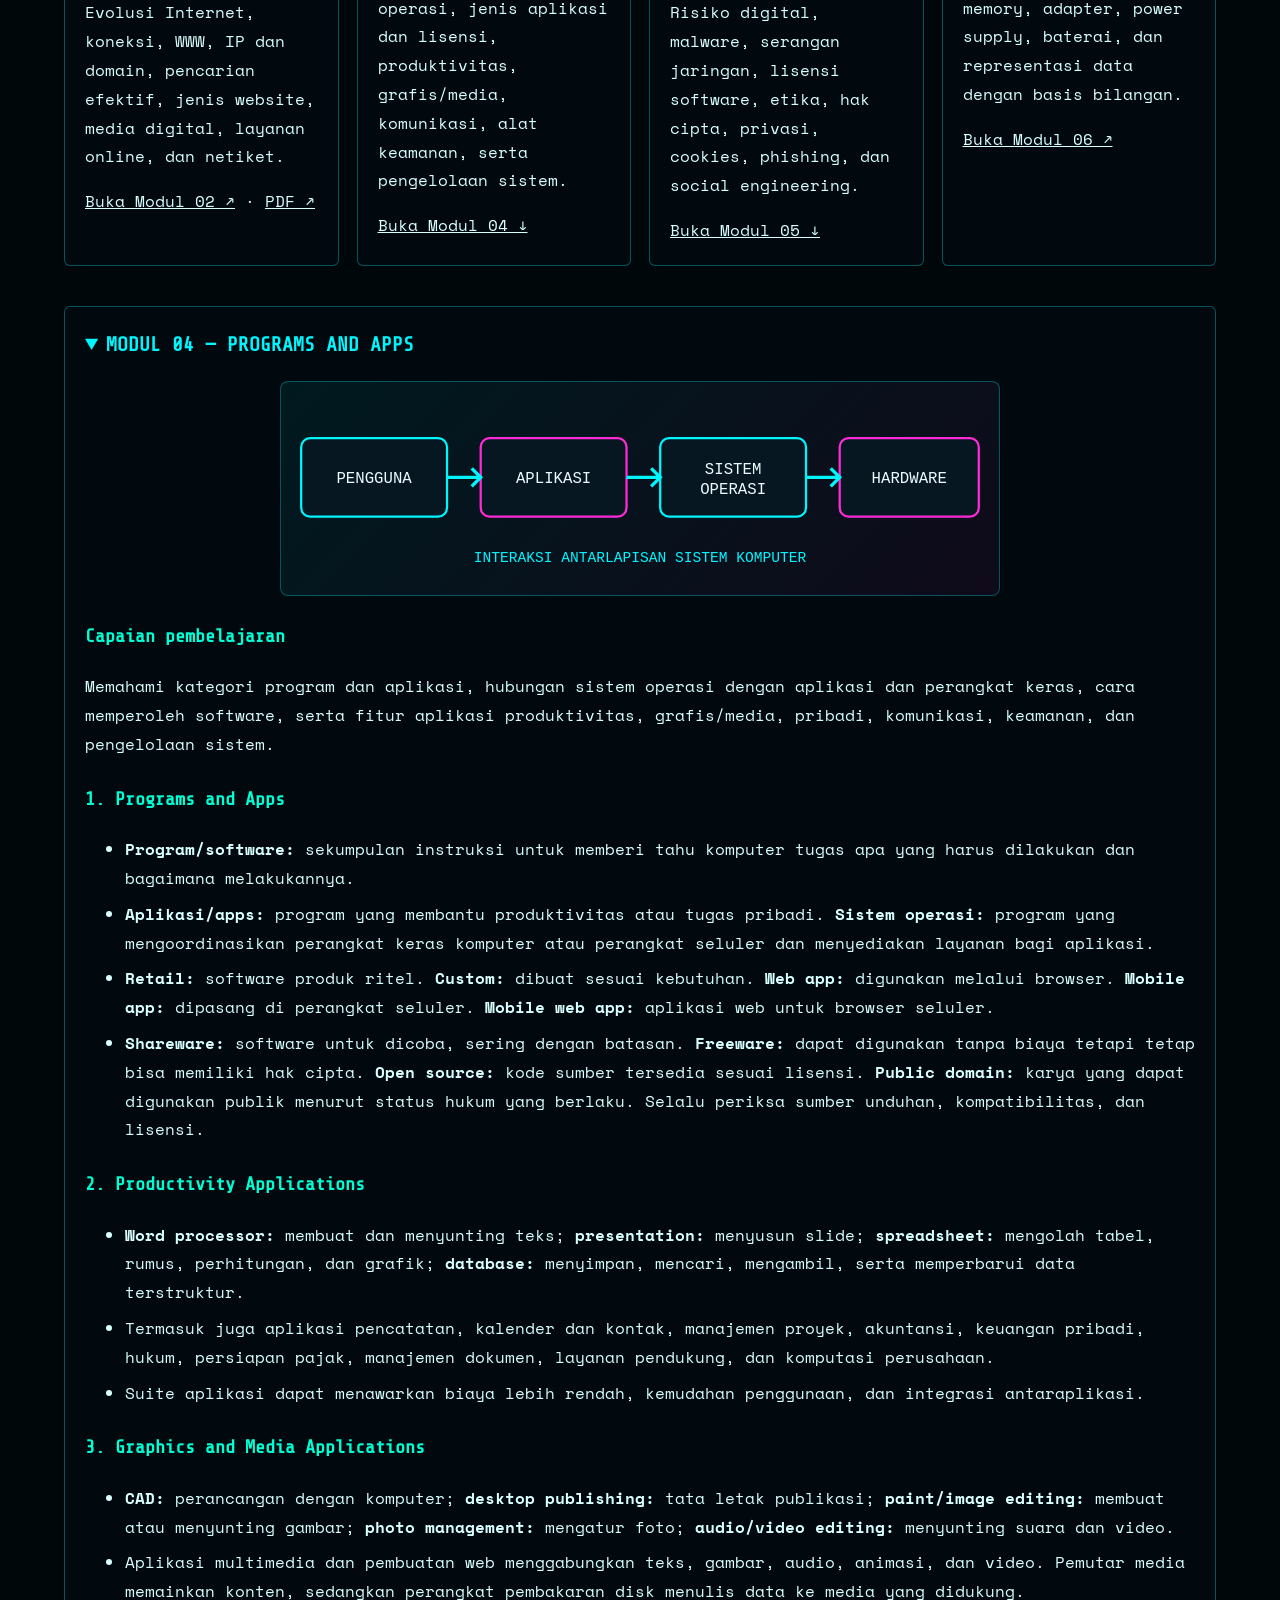
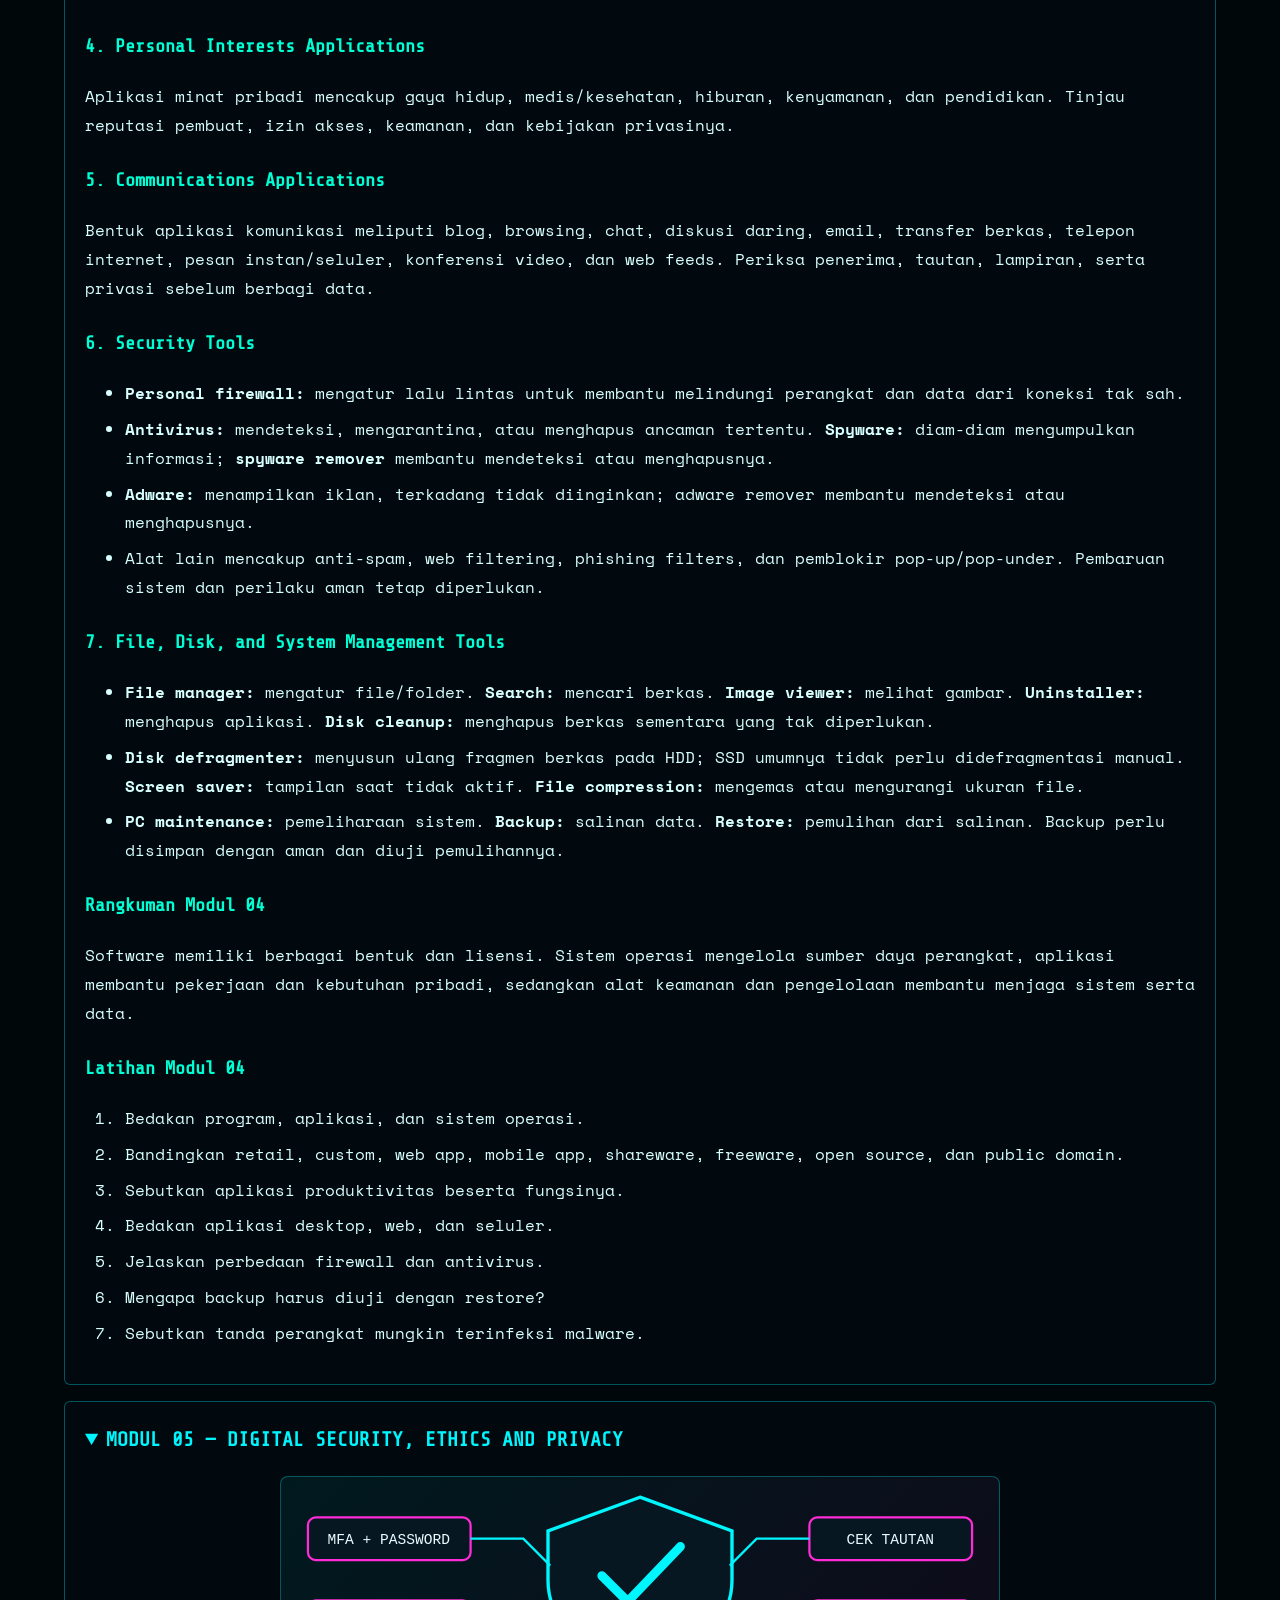
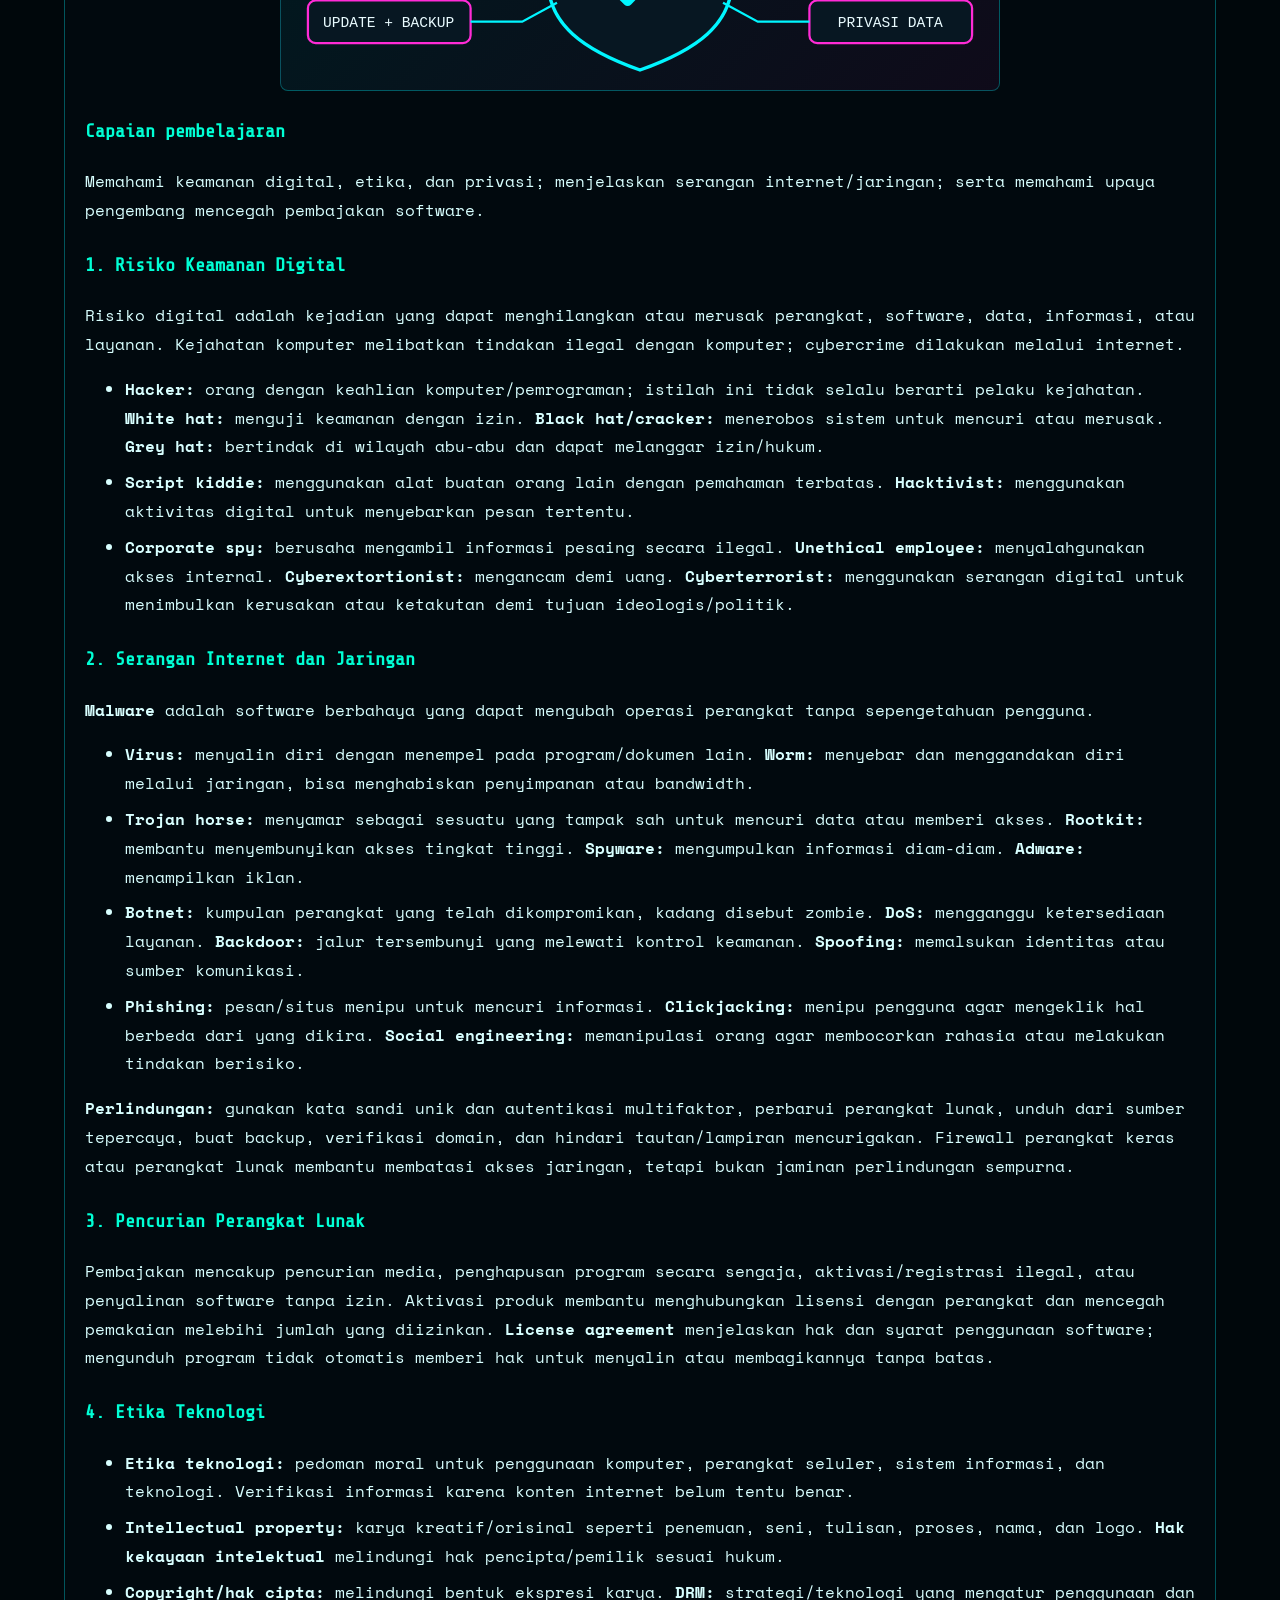
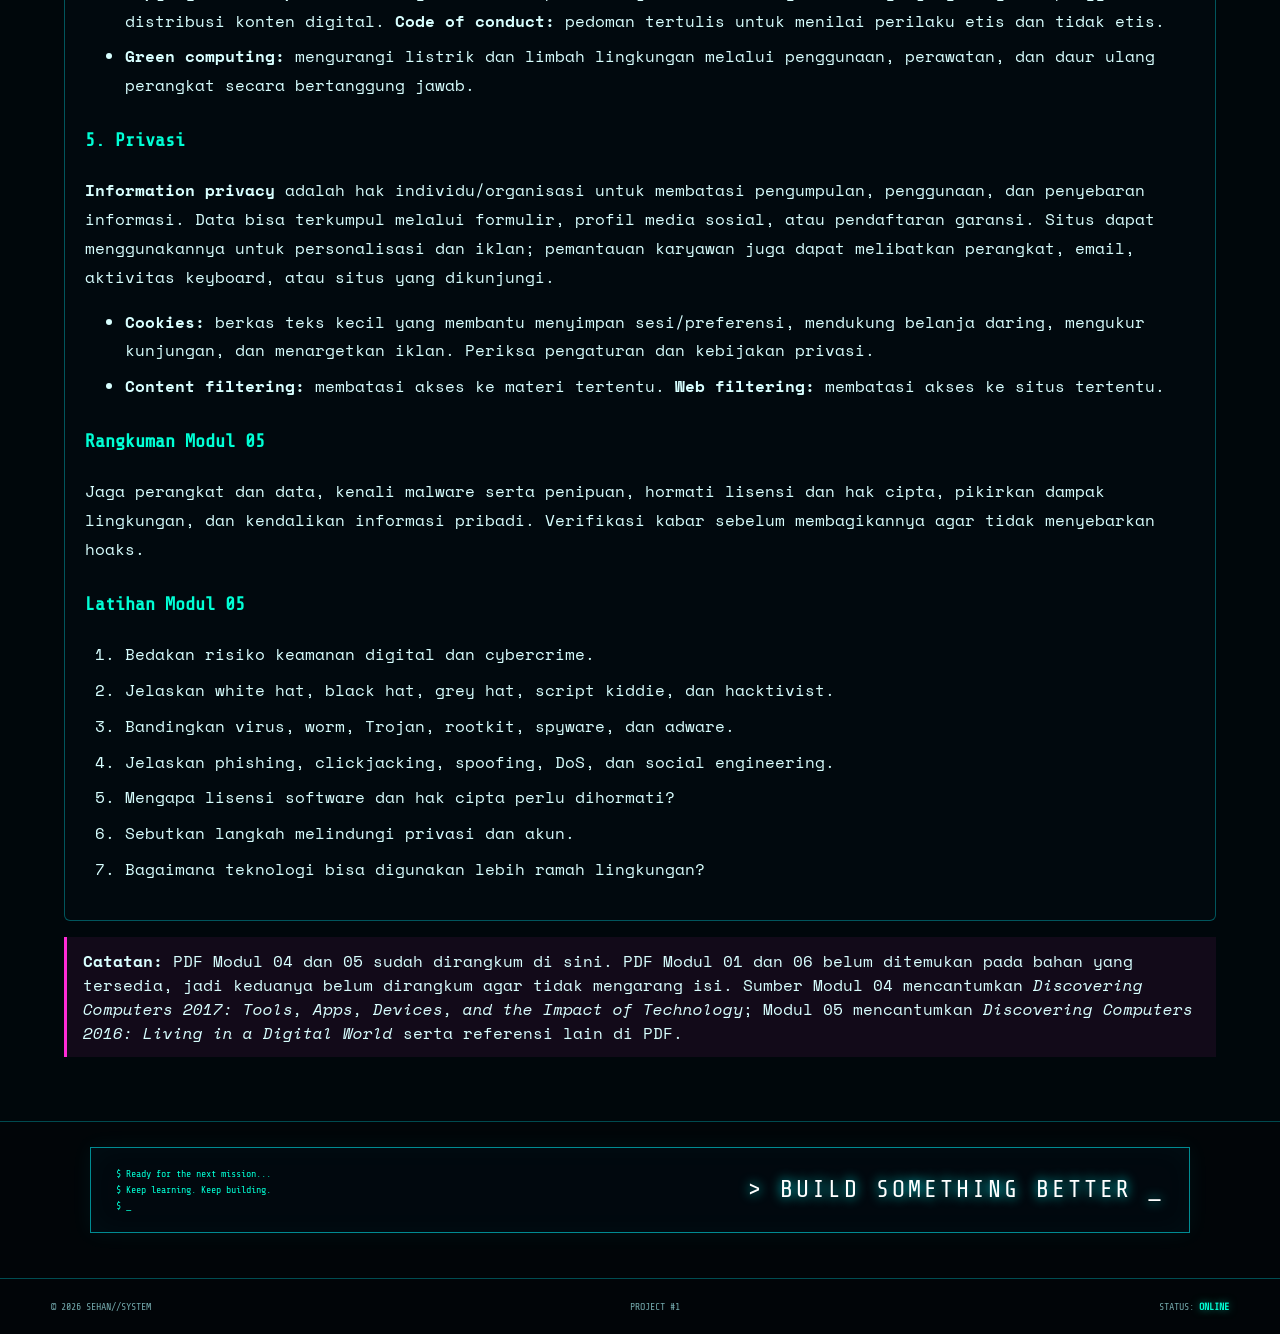
==== commit 235f9210: "Add TTI module 02 internet and online communication" ====
--- a/index.html
+++ b/index.html
@@ -219,8 +219,9 @@
     <section id="materi" class="study-section">
       <p class="eyebrow">&gt; KNOWLEDGE DATABASE / STUDY MODE</p>
       <h2>&gt; MATERI PENGANTAR TEKNOLOGI INFORMASI</h2>
-      <p class="study-intro">Ringkasan belajar berdasarkan PDF resmi Modul 04, Modul 05, dan Modul 06 yang tersedia. Tekan judul modul untuk membuka atau menutup isi. Ini adalah rangkuman dengan bahasa yang disederhanakan, bukan salinan kata demi kata.</p>
+      <p class="study-intro">Ringkasan belajar berdasarkan PDF resmi Modul 02, Modul 04, Modul 05, dan Modul 06 yang tersedia. Tekan judul modul untuk membuka atau menutup isi. Ini adalah rangkuman dengan bahasa yang disederhanakan, bukan salinan kata demi kata.</p>
       <div class="study-grid">
+        <article class="study-card"><span class="study-tag">MODUL 02</span><h3>Internet, Websites & Media</h3><svg class="study-illustration" viewBox="0 0 640 260" role="img" aria-label="Ilustrasi jaringan Internet, website, layanan, dan media digital"><g fill="none" stroke="#00f6ff" stroke-width="3"><path d="M155 130L288 68M155 130L288 194M155 130h133M352 68l130 62M352 194l130-64M352 130h130"/></g><circle cx="140" cy="130" r="48" fill="#071722" stroke="#00ffd5" stroke-width="3"/><text x="140" y="126" text-anchor="middle" fill="#00ffd5" font-size="15" font-family="monospace">USER</text><text x="140" y="146" text-anchor="middle" fill="#73a9ac" font-size="10" font-family="monospace">DEVICE</text><circle cx="320" cy="130" r="66" fill="#0b2633" stroke="#00f6ff" stroke-width="4"/><circle cx="320" cy="130" r="29" fill="none" stroke="#00ffd5" stroke-width="2"/><path d="M258 130h124M320 68v124M280 84c25 15 25 77 0 92M360 84c-25 15-25 77 0 92" stroke="#00ffd5" stroke-width="2" fill="none"/><text x="320" y="126" text-anchor="middle" fill="#00f6ff" font-size="14" font-family="monospace">INTERNET</text><text x="320" y="145" text-anchor="middle" fill="#73a9ac" font-size="9" font-family="monospace">NETWORK</text><g font-family="monospace" text-anchor="middle" font-size="13"><rect x="500" y="46" width="100" height="42" rx="7" fill="#071722" stroke="#ff2bd6"/><text x="550" y="72" fill="#ff2bd6">WWW</text><rect x="500" y="109" width="100" height="42" rx="7" fill="#071722" stroke="#00ffd5"/><text x="550" y="135" fill="#00ffd5">SERVICES</text><rect x="500" y="172" width="100" height="42" rx="7" fill="#071722" stroke="#f4db68"/><text x="550" y="198" fill="#f4db68">MEDIA</text></g></svg><p>Evolusi Internet, koneksi, WWW, IP dan domain, pencarian efektif, jenis website, media digital, layanan online, dan netiket.</p><a href="materi.html#modul02">Buka Modul 02 ↗</a> · <a href="TTI-2.pdf" target="_blank" rel="noreferrer">PDF ↗</a></article>
         <article class="study-card"><span class="study-tag">MODUL 04</span><h3>Programs and Apps</h3><svg class="study-illustration" viewBox="0 0 640 260" role="img" aria-label="Ilustrasi komputer dan aplikasi yang saling terhubung"><rect x="35" y="35" width="285" height="170" rx="12" fill="#071722" stroke="#00f6ff" stroke-width="3"/><rect x="55" y="55" width="245" height="125" rx="5" fill="#0b2633" stroke="#177e89"/><path d="M85 95h95m-95 22h140m-140 22h70" stroke="#00f6ff" stroke-width="6" stroke-linecap="round"/><path d="M145 205v18m-45 0h90" stroke="#00f6ff" stroke-width="7" stroke-linecap="round"/><g fill="#ff2bd6" stroke="#ff2bd6"><rect x="380" y="42" width="70" height="70" rx="12" fill="#25102b"/><rect x="475" y="42" width="70" height="70" rx="12" fill="#25102b"/><rect x="380" y="135" width="70" height="70" rx="12" fill="#25102b"/><rect x="475" y="135" width="70" height="70" rx="12" fill="#25102b"/></g><g fill="none" stroke="#00f6ff" stroke-width="4" stroke-linecap="round"><path d="M400 77h30m-15 -15v30M495 65h30v24h-30zM399 169h32v26h-32zM494 158h32v33h-32z"/><path d="M320 120h35m0 0-9 -8m9 8-9 8"/></g><text x="180" y="248" text-anchor="middle" fill="#00f6ff" font-size="16" font-family="monospace">SYSTEM + SOFTWARE</text><text x="462" y="238" text-anchor="middle" fill="#ff2bd6" font-size="16" font-family="monospace">APPS</text></svg><p>Software, sistem operasi, jenis aplikasi dan lisensi, produktivitas, grafis/media, komunikasi, alat keamanan, serta pengelolaan sistem.</p><a href="#study-modul04">Buka Modul 04 ↓</a></article>
         <article class="study-card"><span class="study-tag">MODUL 05</span><h3>Digital Security, Ethics and Privacy</h3><svg class="study-illustration" viewBox="0 0 640 260" role="img" aria-label="Ilustrasi perisai dan gembok keamanan digital"><path d="M175 35l105 38v68c0 55-39 86-105 112-66-26-105-57-105-112V73z" fill="#08222e" stroke="#00f6ff" stroke-width="5"/><rect x="132" y="112" width="86" height="65" rx="10" fill="#00f6ff"/><path d="M151 112V94a24 24 0 0 1 48 0v18" fill="none" stroke="#00f6ff" stroke-width="8"/><circle cx="175" cy="141" r="7" fill="#071722"/><path d="M175 147v13" stroke="#071722" stroke-width="6" stroke-linecap="round"/><g fill="none" stroke="#ff2bd6" stroke-width="4" stroke-linecap="round"><path d="M345 68h160m-160 0 12 -12m-12 12 12 12M345 130h210m-210 0 12 -12m-12 12 12 12M345 192h160m-160 0 12 -12m-12 12 12 12"/></g><g fill="#0b2633" stroke="#00f6ff" stroke-width="3"><rect x="390" y="42" width="38" height="38" rx="7"/><rect x="445" y="104" width="38" height="38" rx="7"/><rect x="390" y="166" width="38" height="38" rx="7"/></g><text x="175" y="248" text-anchor="middle" fill="#00f6ff" font-size="16" font-family="monospace">PROTECT</text><text x="485" y="238" text-anchor="middle" fill="#ff2bd6" font-size="16" font-family="monospace">DETECT • VERIFY • DEFEND</text></svg><p>Risiko digital, malware, serangan jaringan, lisensi software, etika, hak cipta, privasi, cookies, phishing, dan social engineering.</p><a href="#study-modul05">Buka Modul 05 ↓</a></article>
         <article class="study-card"><span class="study-tag">MODUL 06</span><h3>Komponen Komputer</h3><svg class="study-illustration" viewBox="0 0 640 260" role="img" aria-label="Ilustrasi casing komputer, processor, memory, adapter, dan power supply"><rect x="40" y="35" width="180" height="180" rx="10" fill="#071722" stroke="#00f6ff" stroke-width="3"/><rect x="62" y="58" width="136" height="128" rx="5" fill="#0b2633" stroke="#177e89"/><circle cx="113" cy="104" r="25" fill="#071722" stroke="#ff2bd6" stroke-width="3"/><text x="113" y="109" text-anchor="middle" fill="#00f6ff" font-size="12" font-family="monospace">CPU</text><rect x="132" y="74" width="43" height="62" rx="3" fill="#173d49" stroke="#00ffd5"/><path d="M140 86h27m-27 13h27m-27 13h27" stroke="#00ffd5" stroke-width="3"/><path d="M66 160h126" stroke="#00f6ff" stroke-width="4"/><g font-family="monospace" text-anchor="middle" font-size="15"><rect x="310" y="42" width="140" height="46" rx="7" fill="#071722" stroke="#00ffd5"/><text x="380" y="70" fill="#00ffd5">PROCESSOR</text><rect x="310" y="106" width="140" height="46" rx="7" fill="#071722" stroke="#00f6ff"/><text x="380" y="134" fill="#00f6ff">MEMORY</text><rect x="310" y="170" width="140" height="46" rx="7" fill="#071722" stroke="#ff2bd6"/><text x="380" y="198" fill="#ff2bd6">ADAPTER</text><path d="M220 105h70m-12 -8 12 8-12 8M220 129h70m-12 -8 12 8-12 8M220 153h70m-12 -8 12 8-12 8" stroke="#00f6ff" stroke-width="3" fill="none"/></g><g fill="#071722" stroke="#f4db68" stroke-width="3"><rect x="505" y="83" width="100" height="50" rx="7"/><rect x="505" y="157" width="100" height="50" rx="7"/></g><text x="555" y="113" text-anchor="middle" fill="#f4db68" font-size="12" font-family="monospace">POWER</text><text x="555" y="187" text-anchor="middle" fill="#ff2bd6" font-size="12" font-family="monospace">BATTERY</text></svg><p>Motherboard, processor, memory, adapter, power supply, baterai, dan representasi data dengan basis bilangan.</p><a href="materi.html#modul06">Buka Modul 06 ↗</a></article>
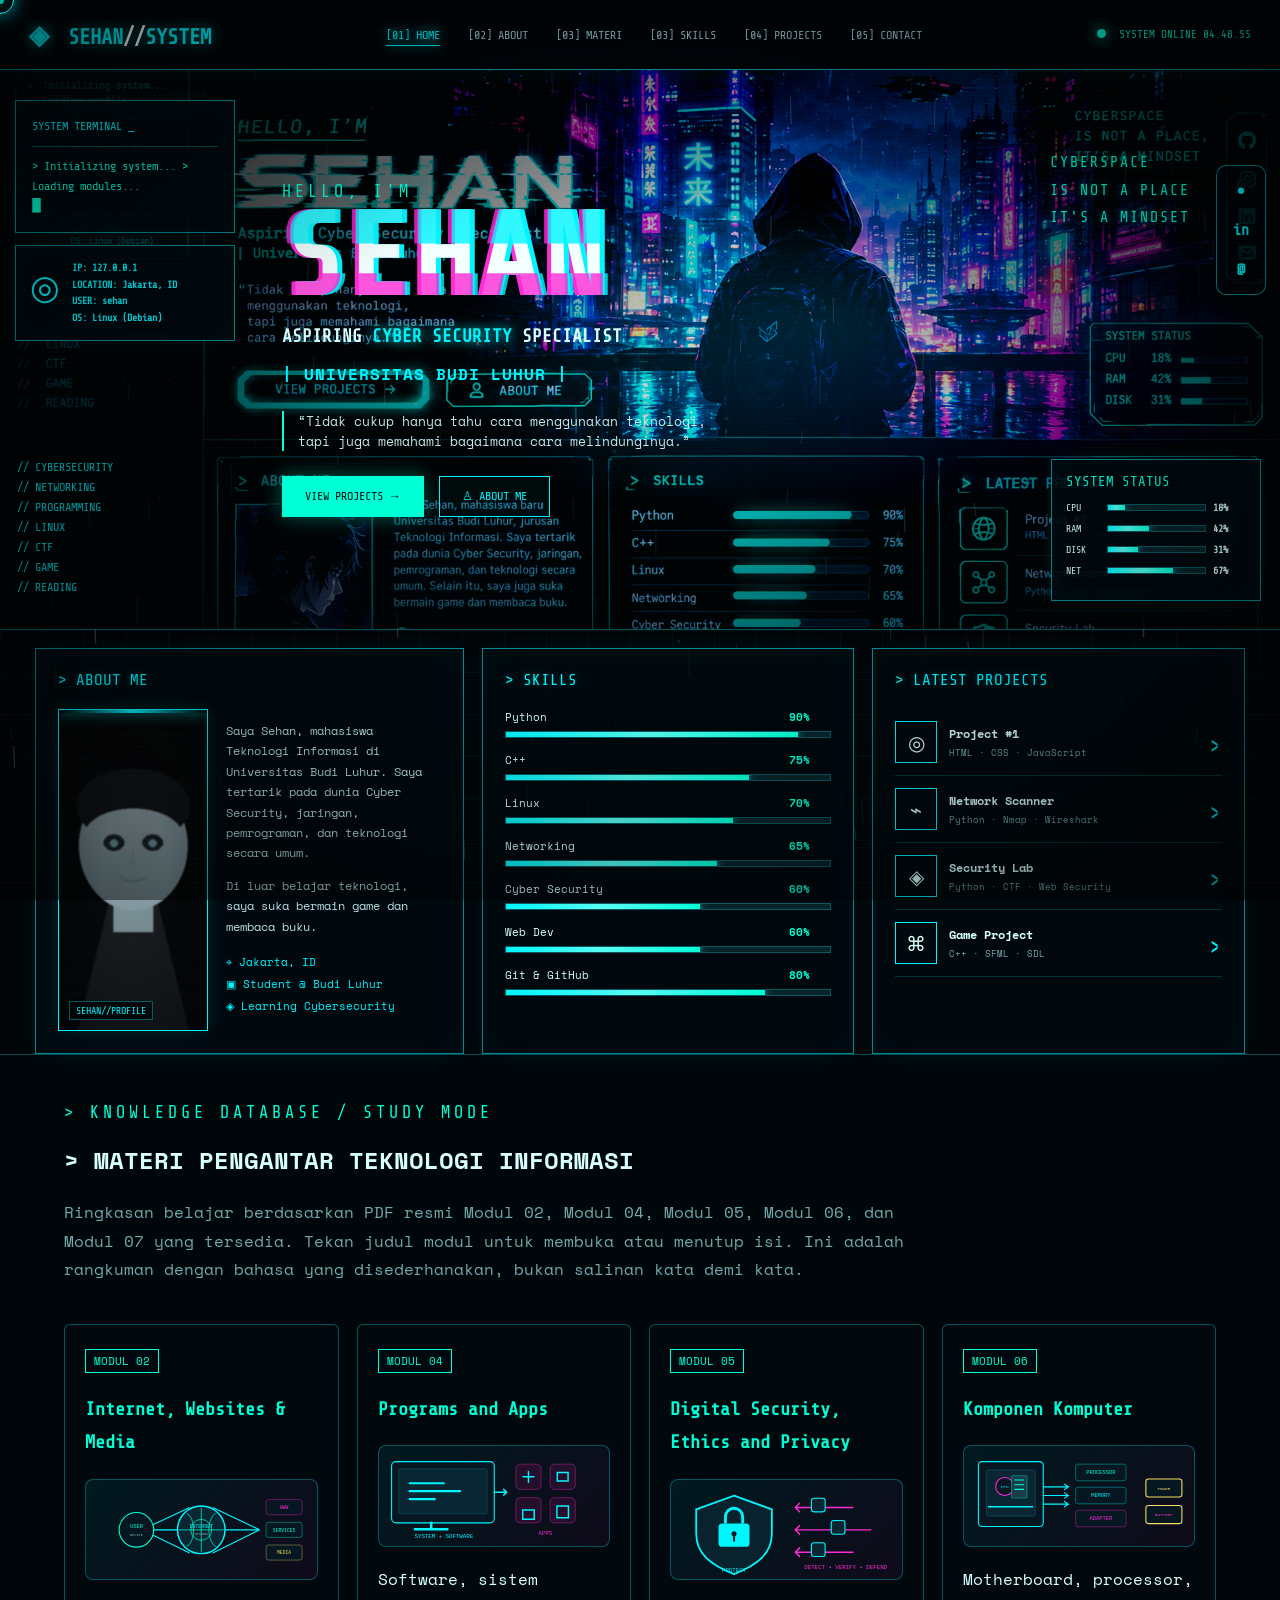
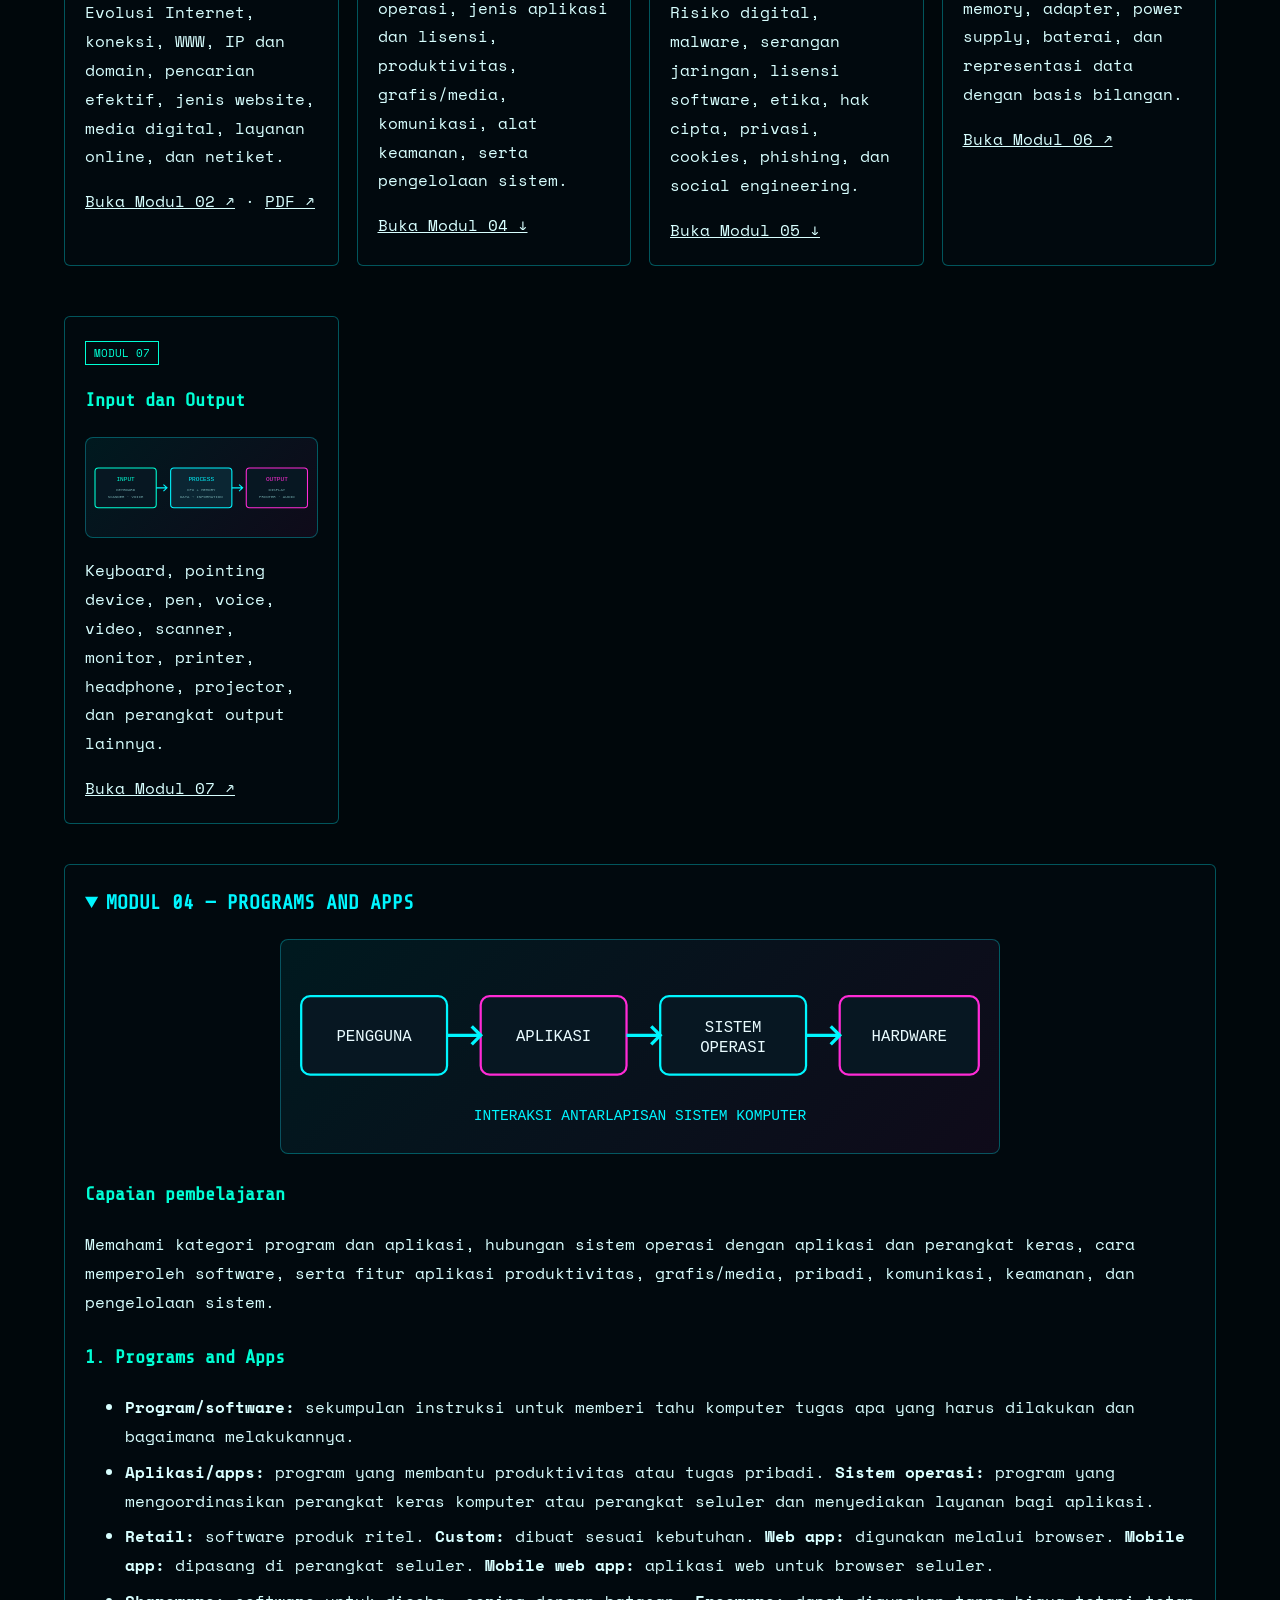
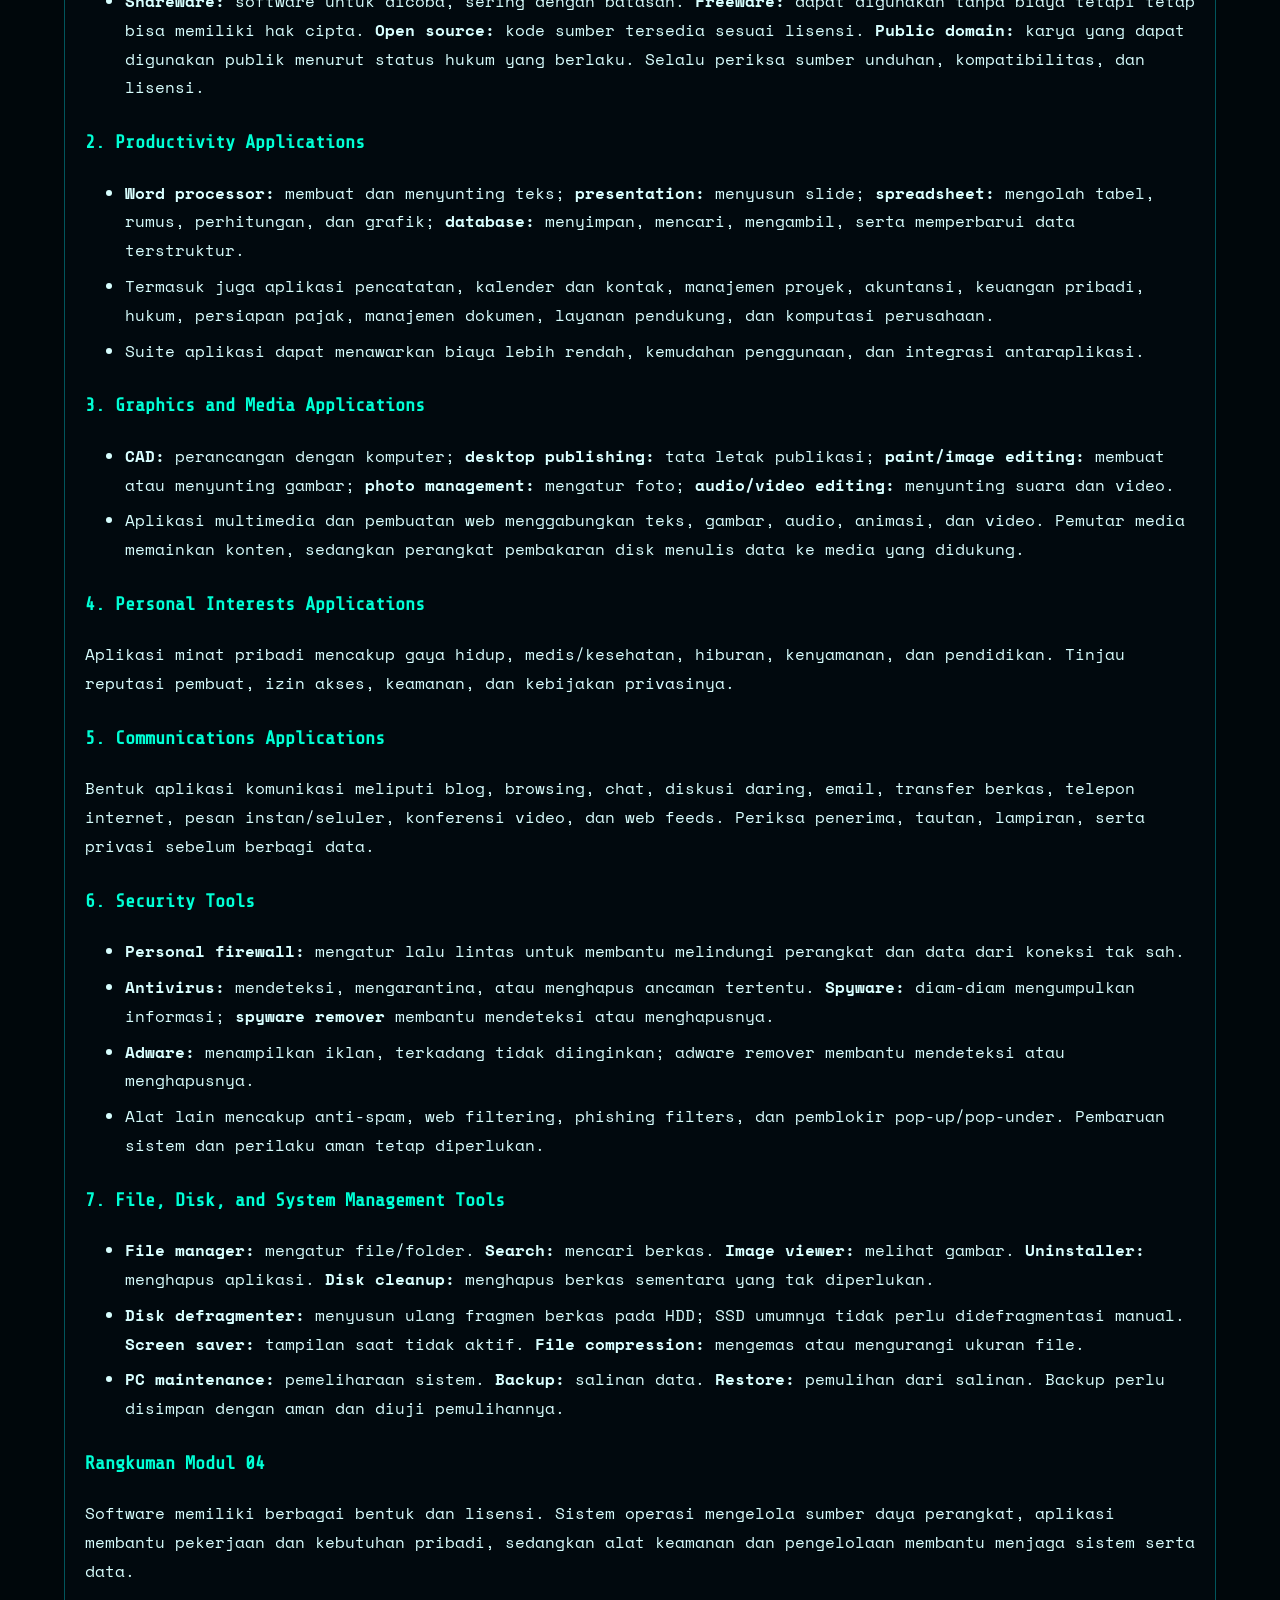
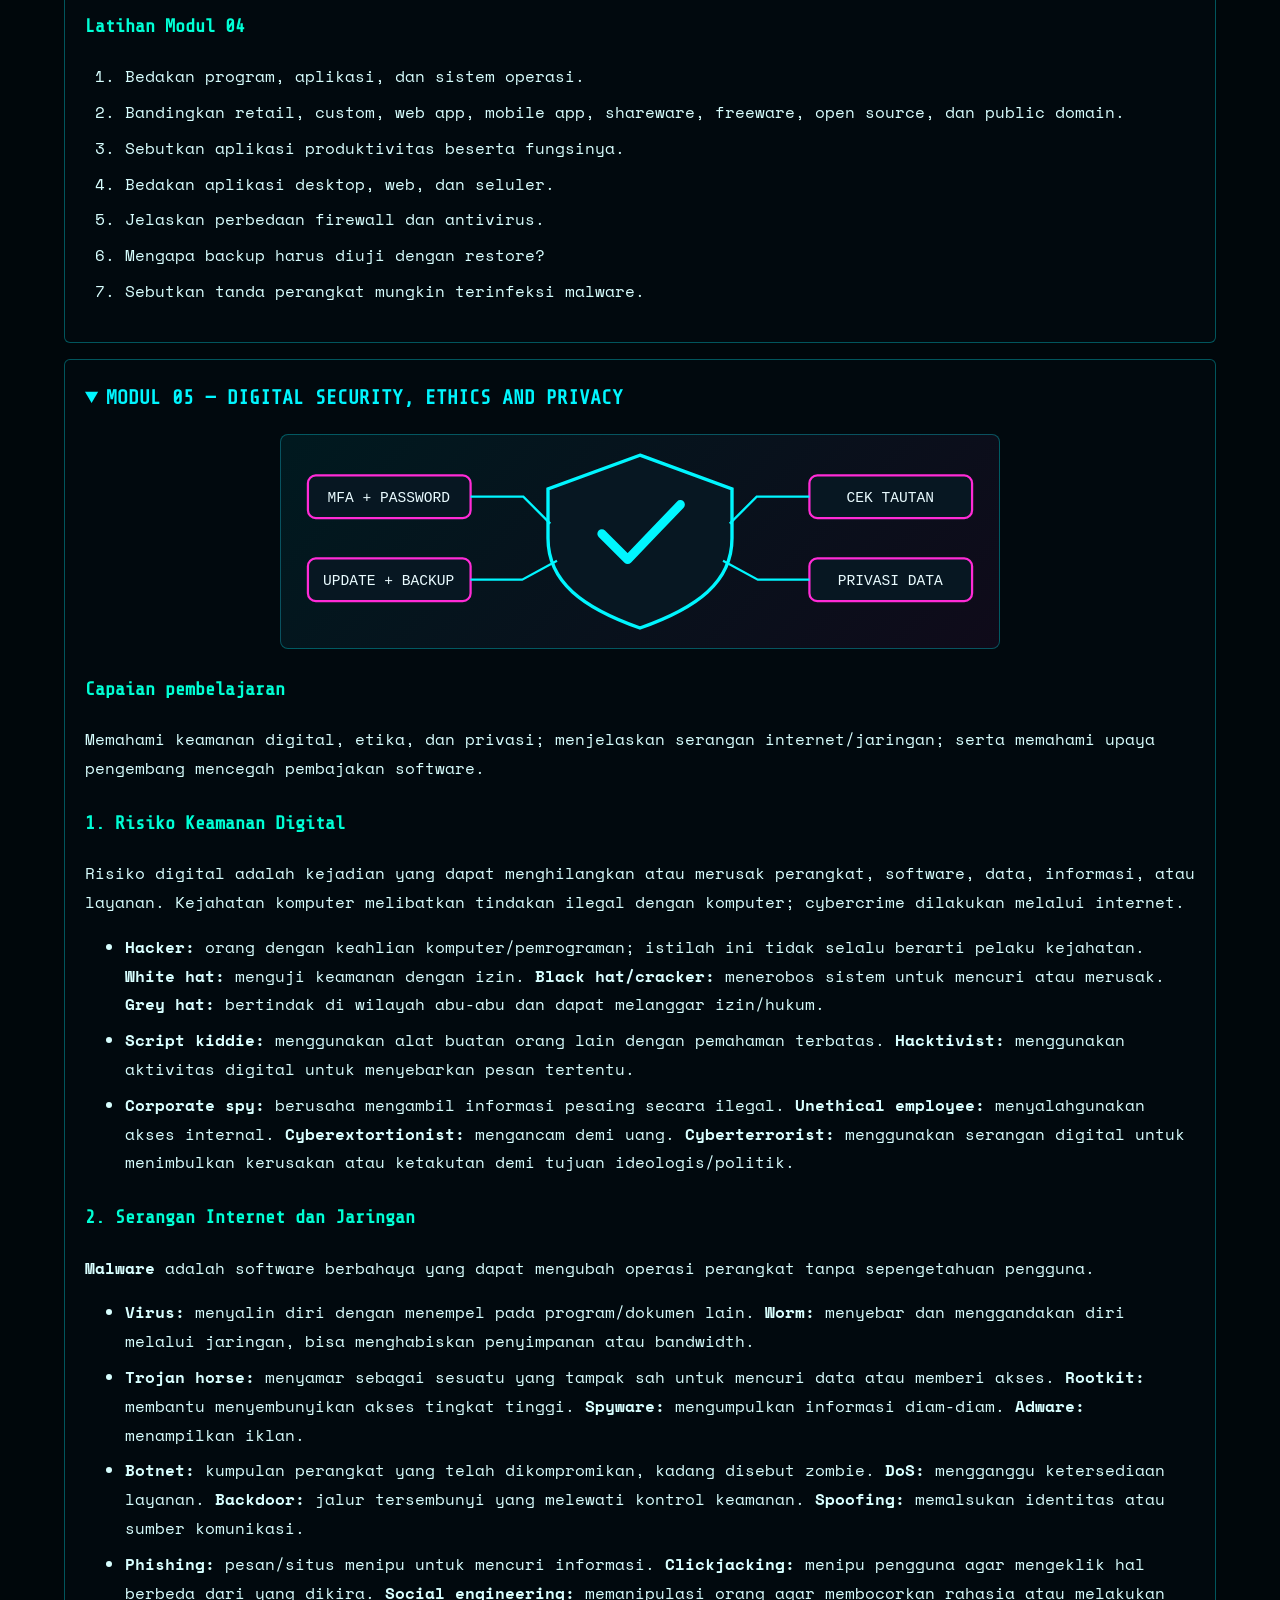
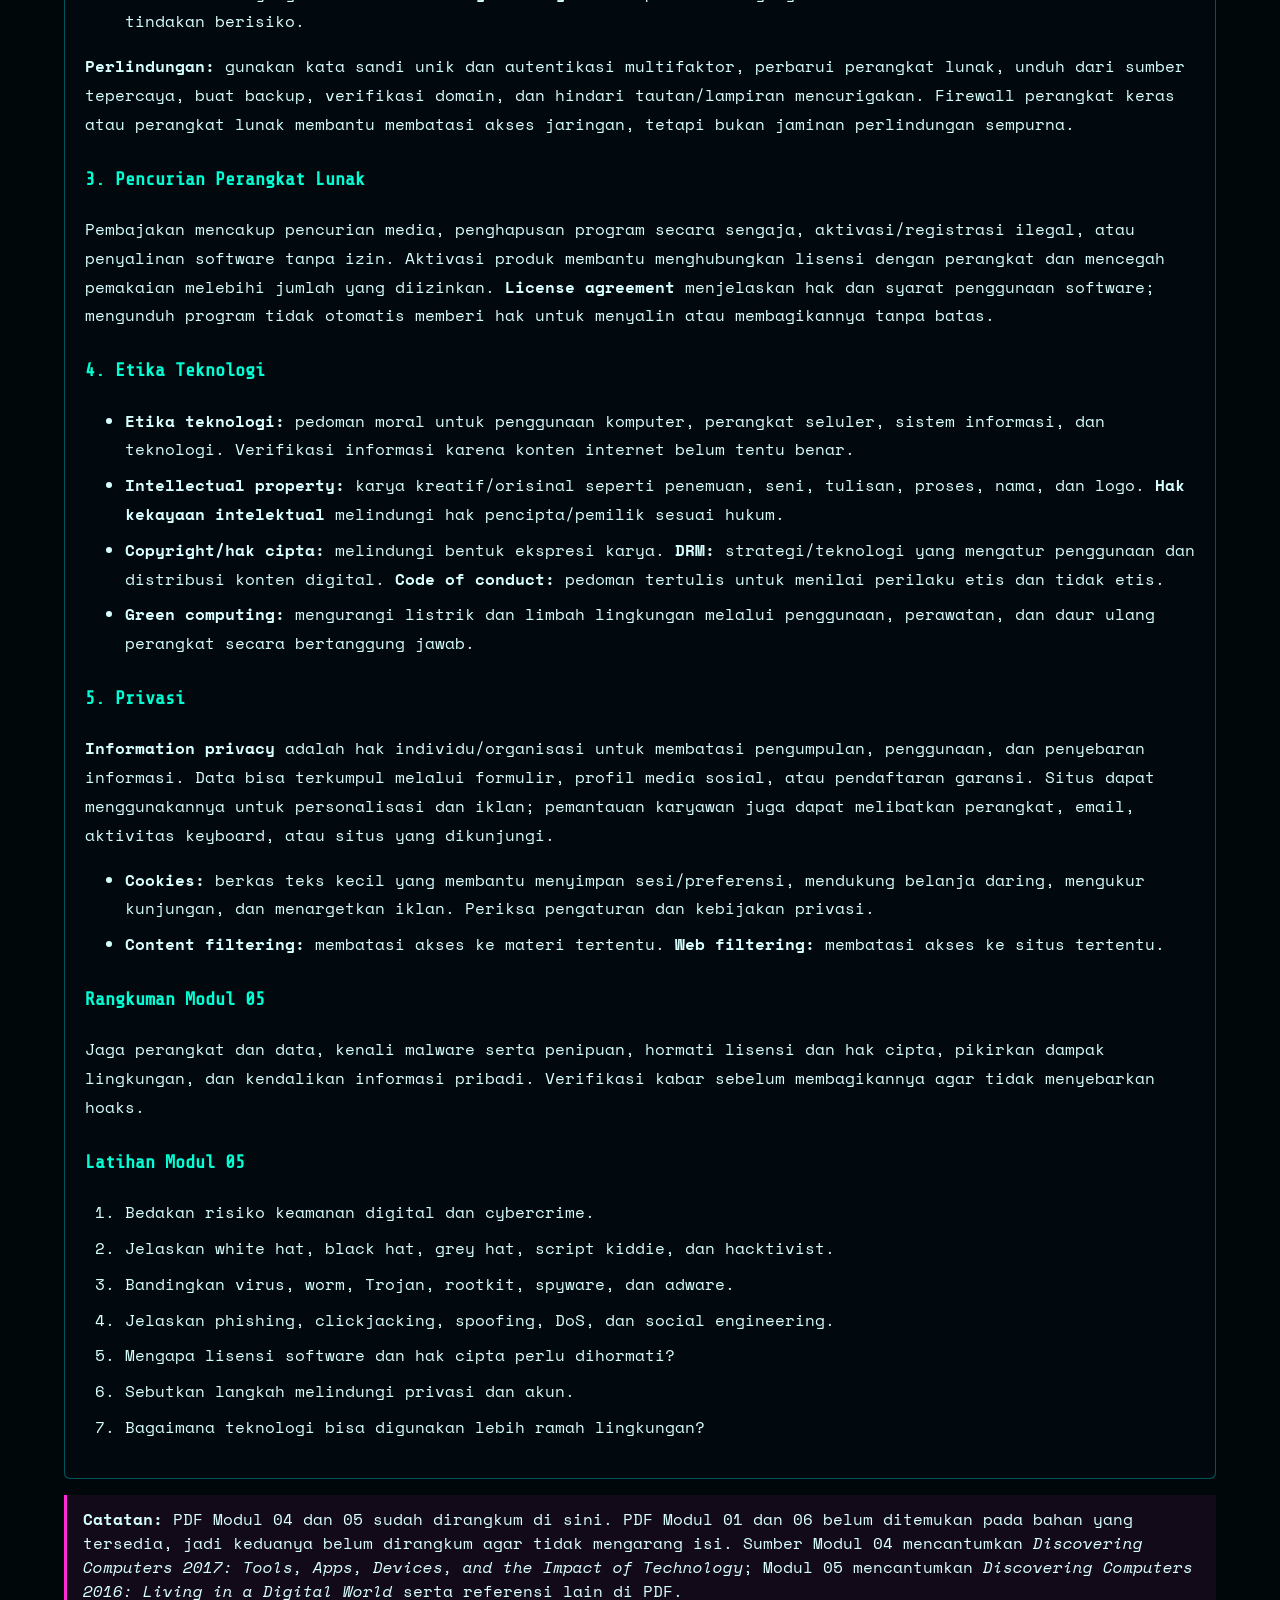
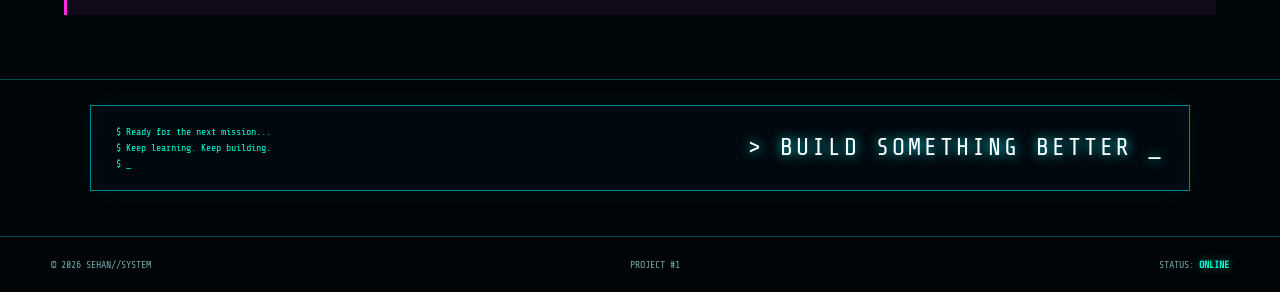
==== commit 42dd0e32: "Add detailed TTI modules 06 and 07 materials" ====
--- a/index.html
+++ b/index.html
@@ -219,12 +219,13 @@
     <section id="materi" class="study-section">
       <p class="eyebrow">&gt; KNOWLEDGE DATABASE / STUDY MODE</p>
       <h2>&gt; MATERI PENGANTAR TEKNOLOGI INFORMASI</h2>
-      <p class="study-intro">Ringkasan belajar berdasarkan PDF resmi Modul 02, Modul 04, Modul 05, dan Modul 06 yang tersedia. Tekan judul modul untuk membuka atau menutup isi. Ini adalah rangkuman dengan bahasa yang disederhanakan, bukan salinan kata demi kata.</p>
+      <p class="study-intro">Ringkasan belajar berdasarkan PDF resmi Modul 02, Modul 04, Modul 05, Modul 06, dan Modul 07 yang tersedia. Tekan judul modul untuk membuka atau menutup isi. Ini adalah rangkuman dengan bahasa yang disederhanakan, bukan salinan kata demi kata.</p>
       <div class="study-grid">
         <article class="study-card"><span class="study-tag">MODUL 02</span><h3>Internet, Websites & Media</h3><svg class="study-illustration" viewBox="0 0 640 260" role="img" aria-label="Ilustrasi jaringan Internet, website, layanan, dan media digital"><g fill="none" stroke="#00f6ff" stroke-width="3"><path d="M155 130L288 68M155 130L288 194M155 130h133M352 68l130 62M352 194l130-64M352 130h130"/></g><circle cx="140" cy="130" r="48" fill="#071722" stroke="#00ffd5" stroke-width="3"/><text x="140" y="126" text-anchor="middle" fill="#00ffd5" font-size="15" font-family="monospace">USER</text><text x="140" y="146" text-anchor="middle" fill="#73a9ac" font-size="10" font-family="monospace">DEVICE</text><circle cx="320" cy="130" r="66" fill="#0b2633" stroke="#00f6ff" stroke-width="4"/><circle cx="320" cy="130" r="29" fill="none" stroke="#00ffd5" stroke-width="2"/><path d="M258 130h124M320 68v124M280 84c25 15 25 77 0 92M360 84c-25 15-25 77 0 92" stroke="#00ffd5" stroke-width="2" fill="none"/><text x="320" y="126" text-anchor="middle" fill="#00f6ff" font-size="14" font-family="monospace">INTERNET</text><text x="320" y="145" text-anchor="middle" fill="#73a9ac" font-size="9" font-family="monospace">NETWORK</text><g font-family="monospace" text-anchor="middle" font-size="13"><rect x="500" y="46" width="100" height="42" rx="7" fill="#071722" stroke="#ff2bd6"/><text x="550" y="72" fill="#ff2bd6">WWW</text><rect x="500" y="109" width="100" height="42" rx="7" fill="#071722" stroke="#00ffd5"/><text x="550" y="135" fill="#00ffd5">SERVICES</text><rect x="500" y="172" width="100" height="42" rx="7" fill="#071722" stroke="#f4db68"/><text x="550" y="198" fill="#f4db68">MEDIA</text></g></svg><p>Evolusi Internet, koneksi, WWW, IP dan domain, pencarian efektif, jenis website, media digital, layanan online, dan netiket.</p><a href="materi.html#modul02">Buka Modul 02 ↗</a> · <a href="TTI-2.pdf" target="_blank" rel="noreferrer">PDF ↗</a></article>
         <article class="study-card"><span class="study-tag">MODUL 04</span><h3>Programs and Apps</h3><svg class="study-illustration" viewBox="0 0 640 260" role="img" aria-label="Ilustrasi komputer dan aplikasi yang saling terhubung"><rect x="35" y="35" width="285" height="170" rx="12" fill="#071722" stroke="#00f6ff" stroke-width="3"/><rect x="55" y="55" width="245" height="125" rx="5" fill="#0b2633" stroke="#177e89"/><path d="M85 95h95m-95 22h140m-140 22h70" stroke="#00f6ff" stroke-width="6" stroke-linecap="round"/><path d="M145 205v18m-45 0h90" stroke="#00f6ff" stroke-width="7" stroke-linecap="round"/><g fill="#ff2bd6" stroke="#ff2bd6"><rect x="380" y="42" width="70" height="70" rx="12" fill="#25102b"/><rect x="475" y="42" width="70" height="70" rx="12" fill="#25102b"/><rect x="380" y="135" width="70" height="70" rx="12" fill="#25102b"/><rect x="475" y="135" width="70" height="70" rx="12" fill="#25102b"/></g><g fill="none" stroke="#00f6ff" stroke-width="4" stroke-linecap="round"><path d="M400 77h30m-15 -15v30M495 65h30v24h-30zM399 169h32v26h-32zM494 158h32v33h-32z"/><path d="M320 120h35m0 0-9 -8m9 8-9 8"/></g><text x="180" y="248" text-anchor="middle" fill="#00f6ff" font-size="16" font-family="monospace">SYSTEM + SOFTWARE</text><text x="462" y="238" text-anchor="middle" fill="#ff2bd6" font-size="16" font-family="monospace">APPS</text></svg><p>Software, sistem operasi, jenis aplikasi dan lisensi, produktivitas, grafis/media, komunikasi, alat keamanan, serta pengelolaan sistem.</p><a href="#study-modul04">Buka Modul 04 ↓</a></article>
         <article class="study-card"><span class="study-tag">MODUL 05</span><h3>Digital Security, Ethics and Privacy</h3><svg class="study-illustration" viewBox="0 0 640 260" role="img" aria-label="Ilustrasi perisai dan gembok keamanan digital"><path d="M175 35l105 38v68c0 55-39 86-105 112-66-26-105-57-105-112V73z" fill="#08222e" stroke="#00f6ff" stroke-width="5"/><rect x="132" y="112" width="86" height="65" rx="10" fill="#00f6ff"/><path d="M151 112V94a24 24 0 0 1 48 0v18" fill="none" stroke="#00f6ff" stroke-width="8"/><circle cx="175" cy="141" r="7" fill="#071722"/><path d="M175 147v13" stroke="#071722" stroke-width="6" stroke-linecap="round"/><g fill="none" stroke="#ff2bd6" stroke-width="4" stroke-linecap="round"><path d="M345 68h160m-160 0 12 -12m-12 12 12 12M345 130h210m-210 0 12 -12m-12 12 12 12M345 192h160m-160 0 12 -12m-12 12 12 12"/></g><g fill="#0b2633" stroke="#00f6ff" stroke-width="3"><rect x="390" y="42" width="38" height="38" rx="7"/><rect x="445" y="104" width="38" height="38" rx="7"/><rect x="390" y="166" width="38" height="38" rx="7"/></g><text x="175" y="248" text-anchor="middle" fill="#00f6ff" font-size="16" font-family="monospace">PROTECT</text><text x="485" y="238" text-anchor="middle" fill="#ff2bd6" font-size="16" font-family="monospace">DETECT • VERIFY • DEFEND</text></svg><p>Risiko digital, malware, serangan jaringan, lisensi software, etika, hak cipta, privasi, cookies, phishing, dan social engineering.</p><a href="#study-modul05">Buka Modul 05 ↓</a></article>
         <article class="study-card"><span class="study-tag">MODUL 06</span><h3>Komponen Komputer</h3><svg class="study-illustration" viewBox="0 0 640 260" role="img" aria-label="Ilustrasi casing komputer, processor, memory, adapter, dan power supply"><rect x="40" y="35" width="180" height="180" rx="10" fill="#071722" stroke="#00f6ff" stroke-width="3"/><rect x="62" y="58" width="136" height="128" rx="5" fill="#0b2633" stroke="#177e89"/><circle cx="113" cy="104" r="25" fill="#071722" stroke="#ff2bd6" stroke-width="3"/><text x="113" y="109" text-anchor="middle" fill="#00f6ff" font-size="12" font-family="monospace">CPU</text><rect x="132" y="74" width="43" height="62" rx="3" fill="#173d49" stroke="#00ffd5"/><path d="M140 86h27m-27 13h27m-27 13h27" stroke="#00ffd5" stroke-width="3"/><path d="M66 160h126" stroke="#00f6ff" stroke-width="4"/><g font-family="monospace" text-anchor="middle" font-size="15"><rect x="310" y="42" width="140" height="46" rx="7" fill="#071722" stroke="#00ffd5"/><text x="380" y="70" fill="#00ffd5">PROCESSOR</text><rect x="310" y="106" width="140" height="46" rx="7" fill="#071722" stroke="#00f6ff"/><text x="380" y="134" fill="#00f6ff">MEMORY</text><rect x="310" y="170" width="140" height="46" rx="7" fill="#071722" stroke="#ff2bd6"/><text x="380" y="198" fill="#ff2bd6">ADAPTER</text><path d="M220 105h70m-12 -8 12 8-12 8M220 129h70m-12 -8 12 8-12 8M220 153h70m-12 -8 12 8-12 8" stroke="#00f6ff" stroke-width="3" fill="none"/></g><g fill="#071722" stroke="#f4db68" stroke-width="3"><rect x="505" y="83" width="100" height="50" rx="7"/><rect x="505" y="157" width="100" height="50" rx="7"/></g><text x="555" y="113" text-anchor="middle" fill="#f4db68" font-size="12" font-family="monospace">POWER</text><text x="555" y="187" text-anchor="middle" fill="#ff2bd6" font-size="12" font-family="monospace">BATTERY</text></svg><p>Motherboard, processor, memory, adapter, power supply, baterai, dan representasi data dengan basis bilangan.</p><a href="materi.html#modul06">Buka Modul 06 ↗</a></article>
+        <article class="study-card"><span class="study-tag">MODUL 07</span><h3>Input dan Output</h3><svg class="study-illustration" viewBox="0 0 640 260" role="img" aria-label="Ilustrasi alur input proses output komputer"><g font-family="monospace" text-anchor="middle"><rect x="25" y="75" width="170" height="110" rx="9" fill="#071722" stroke="#00ffd5" stroke-width="3"/><text x="110" y="112" fill="#00ffd5" font-size="17">INPUT</text><text x="110" y="139" fill="#73a9ac" font-size="11">KEYBOARD</text><text x="110" y="158" fill="#73a9ac" font-size="11">SCANNER · VOICE</text><rect x="235" y="75" width="170" height="110" rx="9" fill="#0b2633" stroke="#00f6ff" stroke-width="3"/><text x="320" y="112" fill="#00f6ff" font-size="17">PROCESS</text><text x="320" y="139" fill="#73a9ac" font-size="11">CPU + MEMORY</text><text x="320" y="158" fill="#73a9ac" font-size="11">DATA → INFORMATION</text><rect x="445" y="75" width="170" height="110" rx="9" fill="#071722" stroke="#ff2bd6" stroke-width="3"/><text x="530" y="112" fill="#ff2bd6" font-size="17">OUTPUT</text><text x="530" y="139" fill="#73a9ac" font-size="11">DISPLAY</text><text x="530" y="158" fill="#73a9ac" font-size="11">PRINTER · AUDIO</text><g fill="none" stroke="#00f6ff" stroke-width="3"><path d="M195 130h30m-10 -9 10 9-10 9M405 130h30m-10 -9 10 9-10 9"/></g></g></svg><p>Keyboard, pointing device, pen, voice, video, scanner, monitor, printer, headphone, projector, dan perangkat output lainnya.</p><a href="materi.html#modul07">Buka Modul 07 ↗</a></article>
       </div>
       <details class="study-module" id="study-modul04" open>
         <summary>MODUL 04 — PROGRAMS AND APPS</summary><svg class="study-illustration" viewBox="0 0 640 190" role="img" aria-label="Diagram alur pengguna, aplikasi, sistem operasi, dan perangkat keras"><g font-family="monospace" text-anchor="middle"><rect x="18" y="50" width="130" height="70" rx="8" fill="#071722" stroke="#00f6ff" stroke-width="2"/><rect x="178" y="50" width="130" height="70" rx="8" fill="#071722" stroke="#ff2bd6" stroke-width="2"/><rect x="338" y="50" width="130" height="70" rx="8" fill="#071722" stroke="#00f6ff" stroke-width="2"/><rect x="498" y="50" width="124" height="70" rx="8" fill="#071722" stroke="#ff2bd6" stroke-width="2"/><g fill="#e9fbff" font-size="14"><text x="83" y="90">PENGGUNA</text><text x="243" y="90">APLIKASI</text><text x="403" y="82">SISTEM</text><text x="403" y="100">OPERASI</text><text x="560" y="90">HARDWARE</text></g><g stroke="#00f6ff" stroke-width="3" fill="none"><path d="M148 85h30m-8 -8 8 8-8 8M308 85h30m-8 -8 8 8-8 8M468 85h30m-8 -8 8 8-8 8"/></g><text x="320" y="160" fill="#00f6ff" font-size="13">INTERAKSI ANTARLAPISAN SISTEM KOMPUTER</text></g></svg>
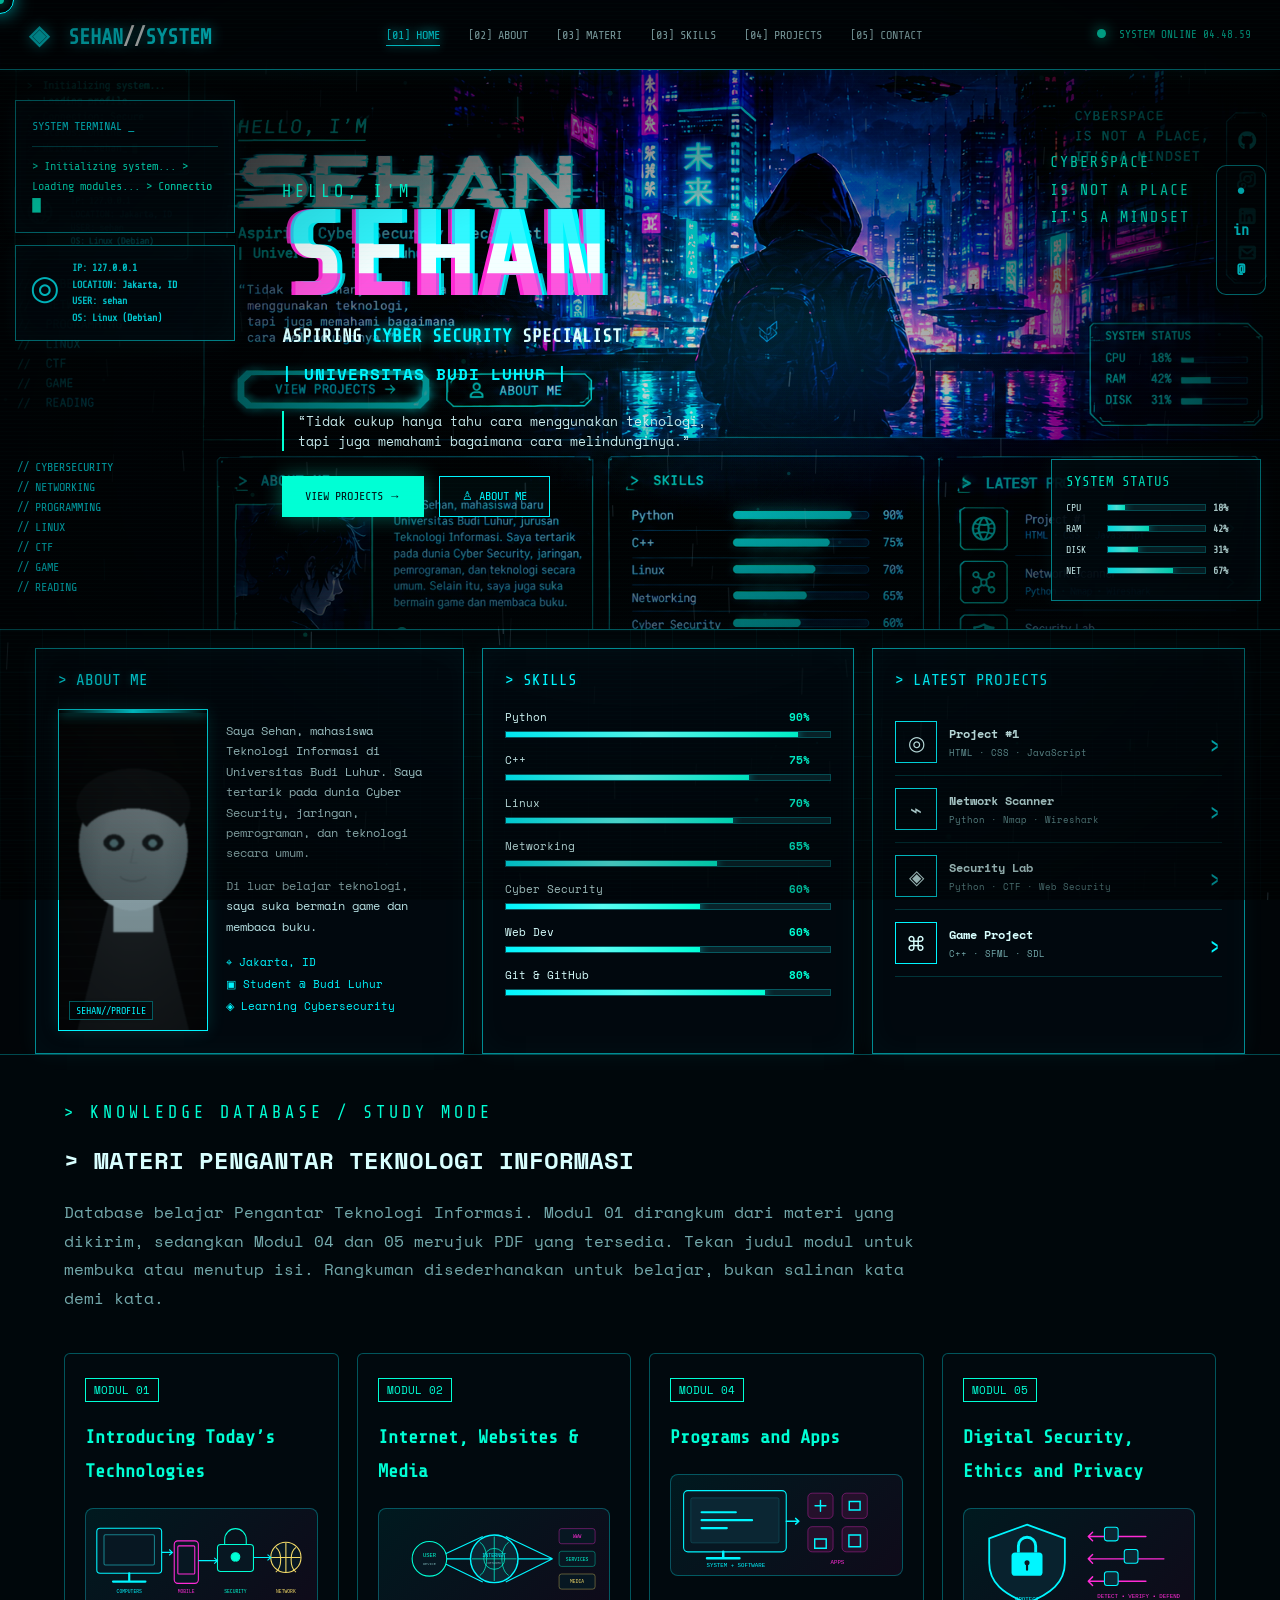
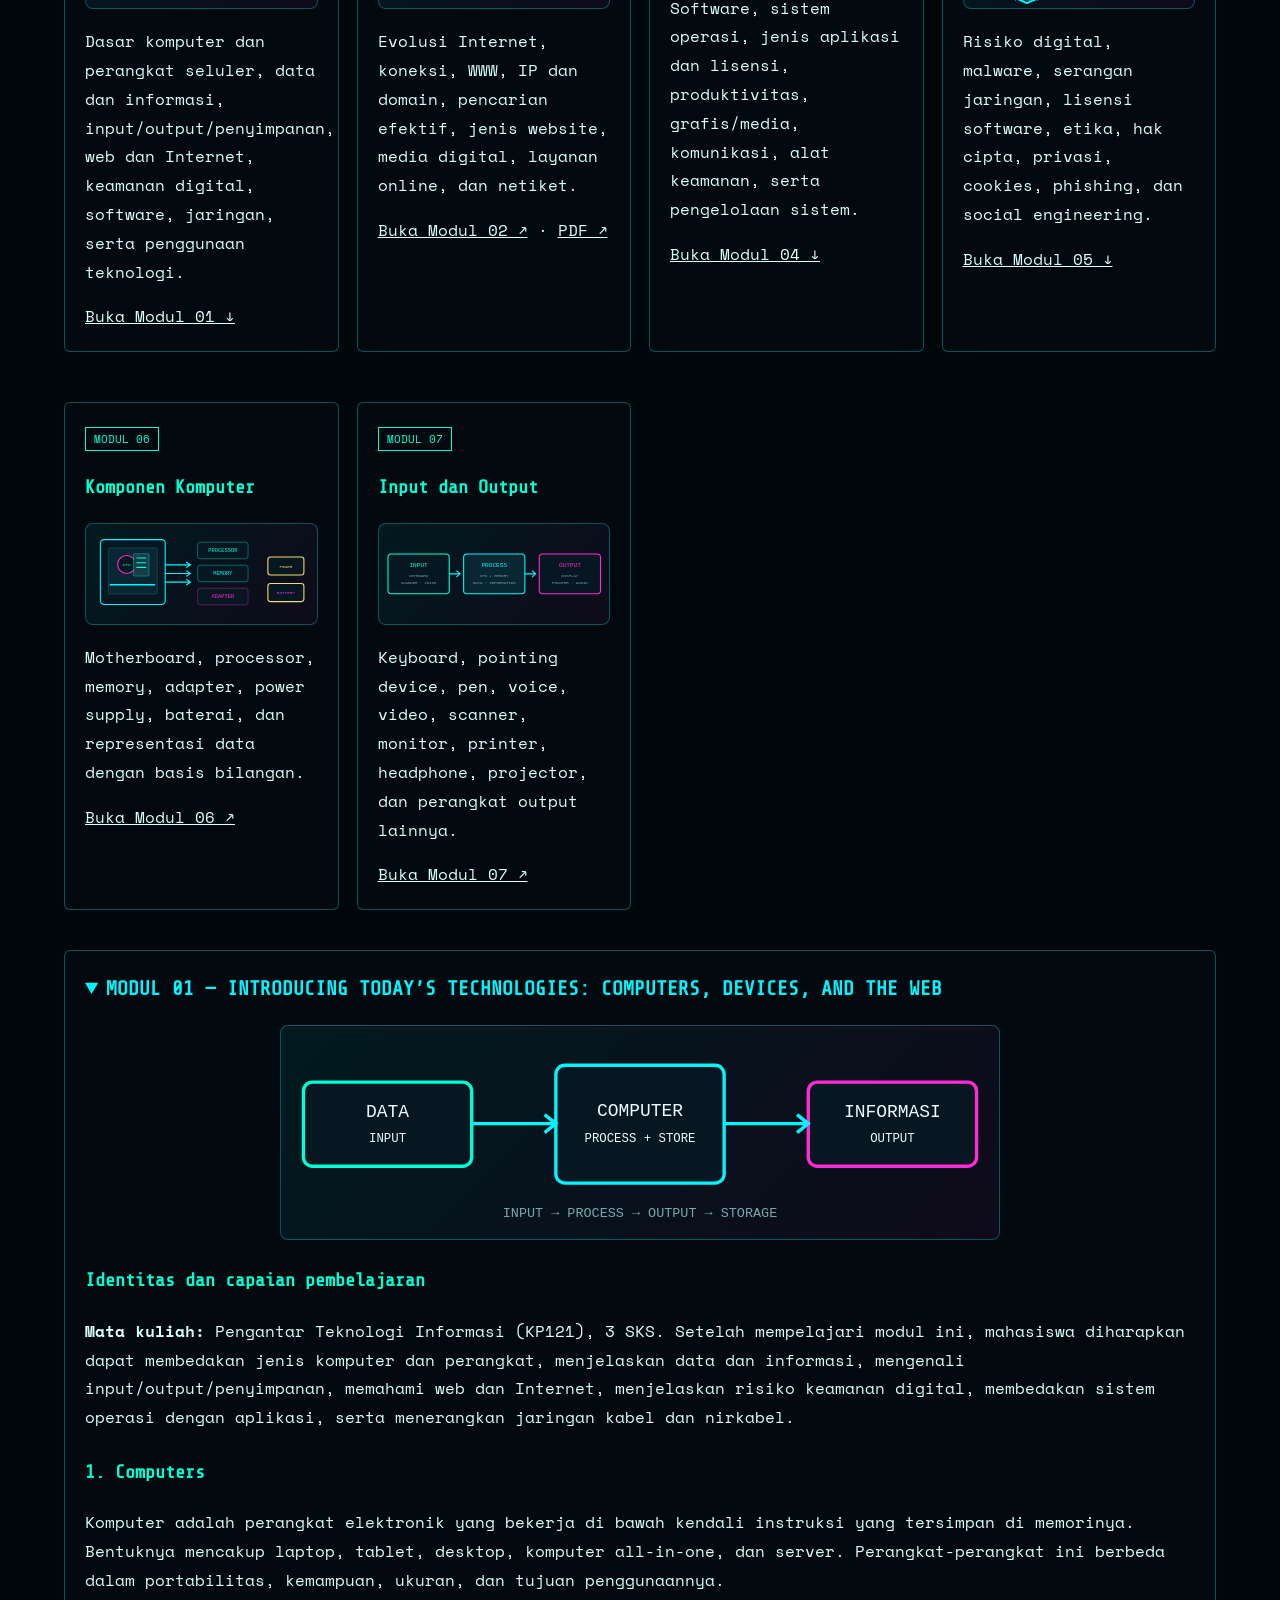
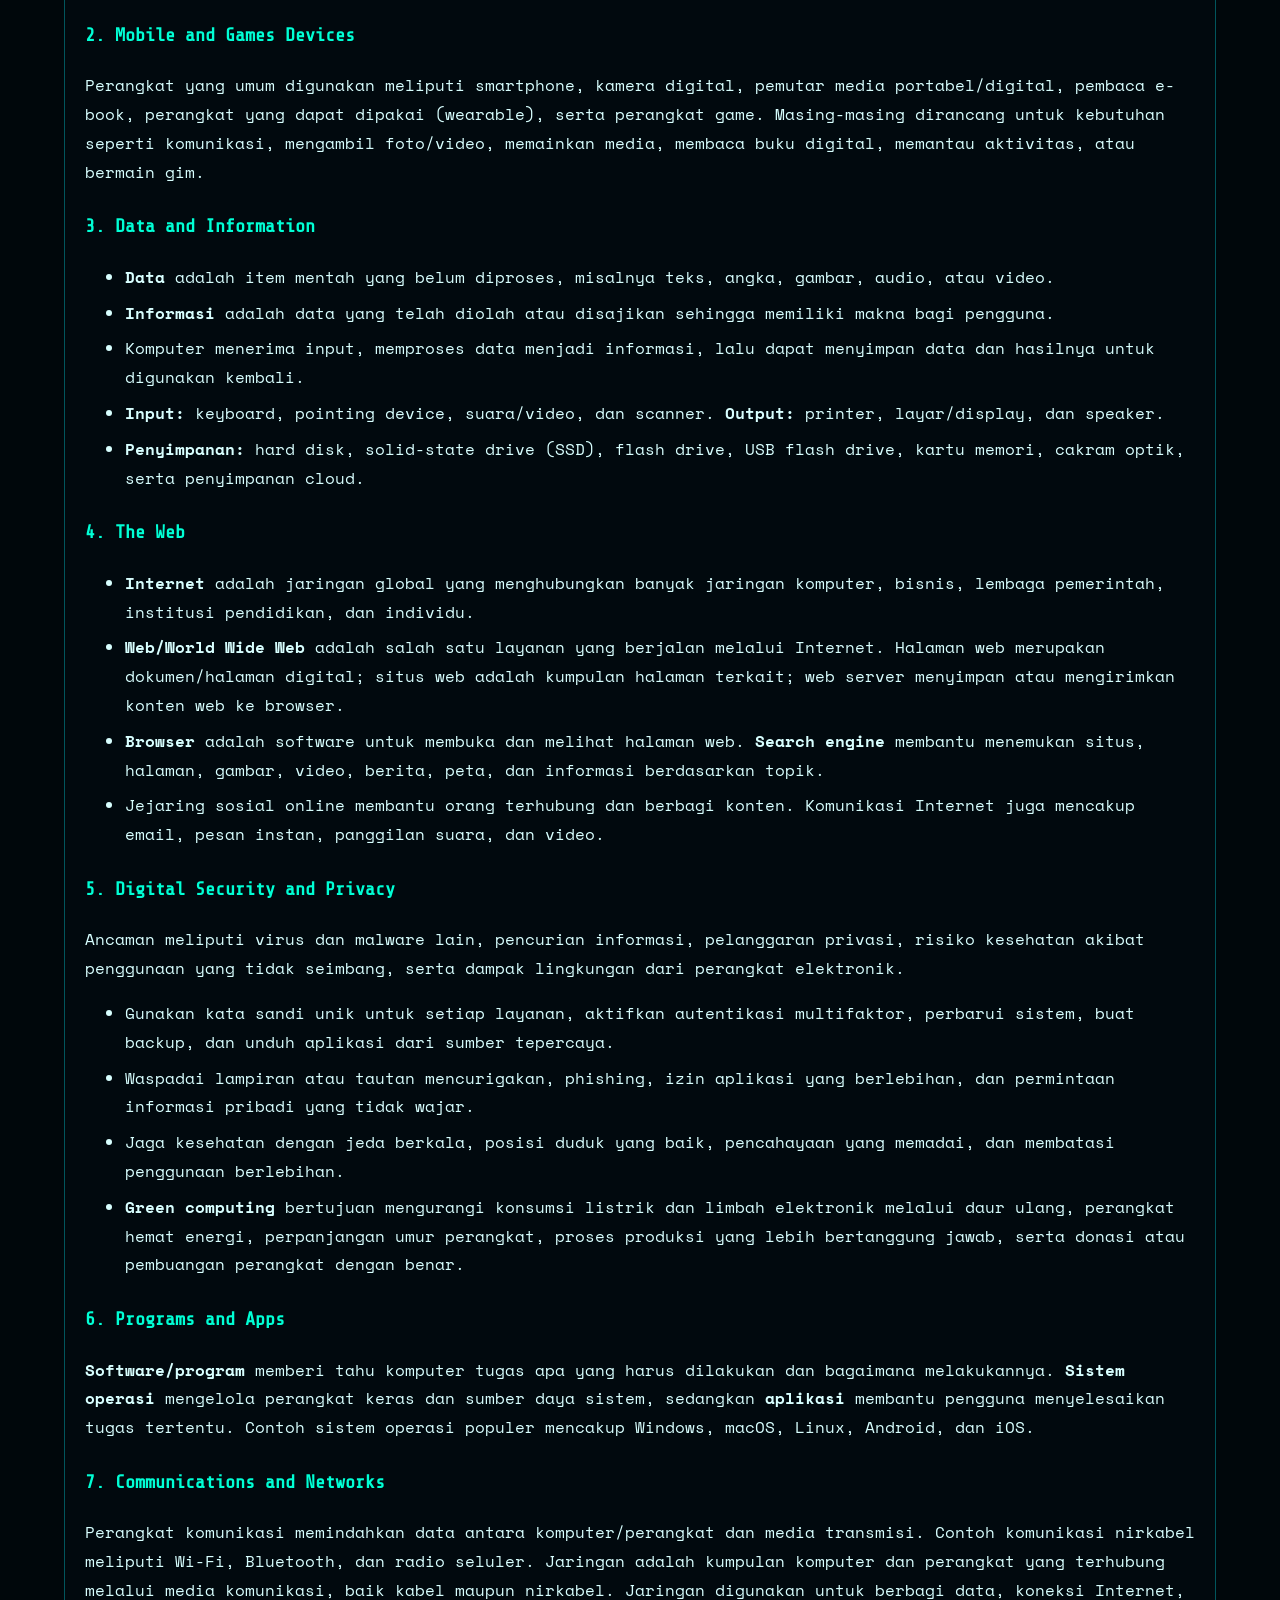
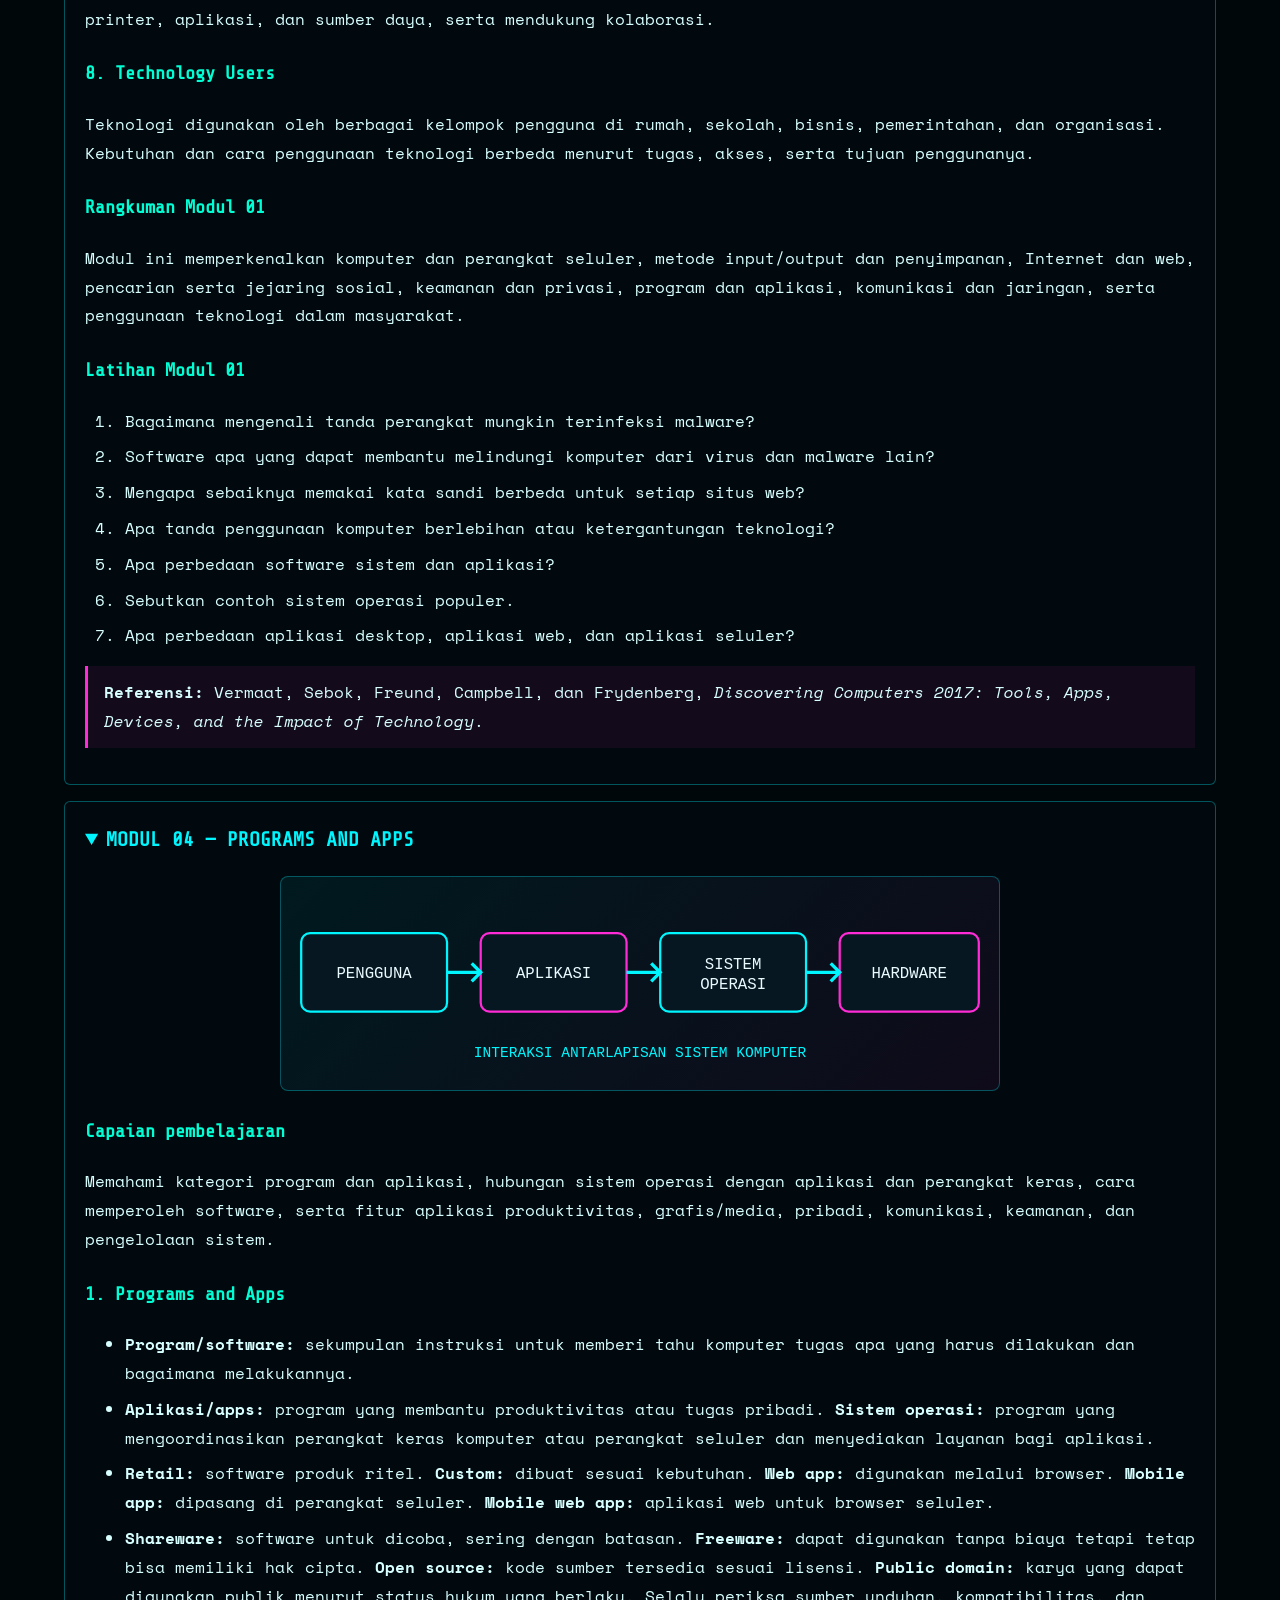
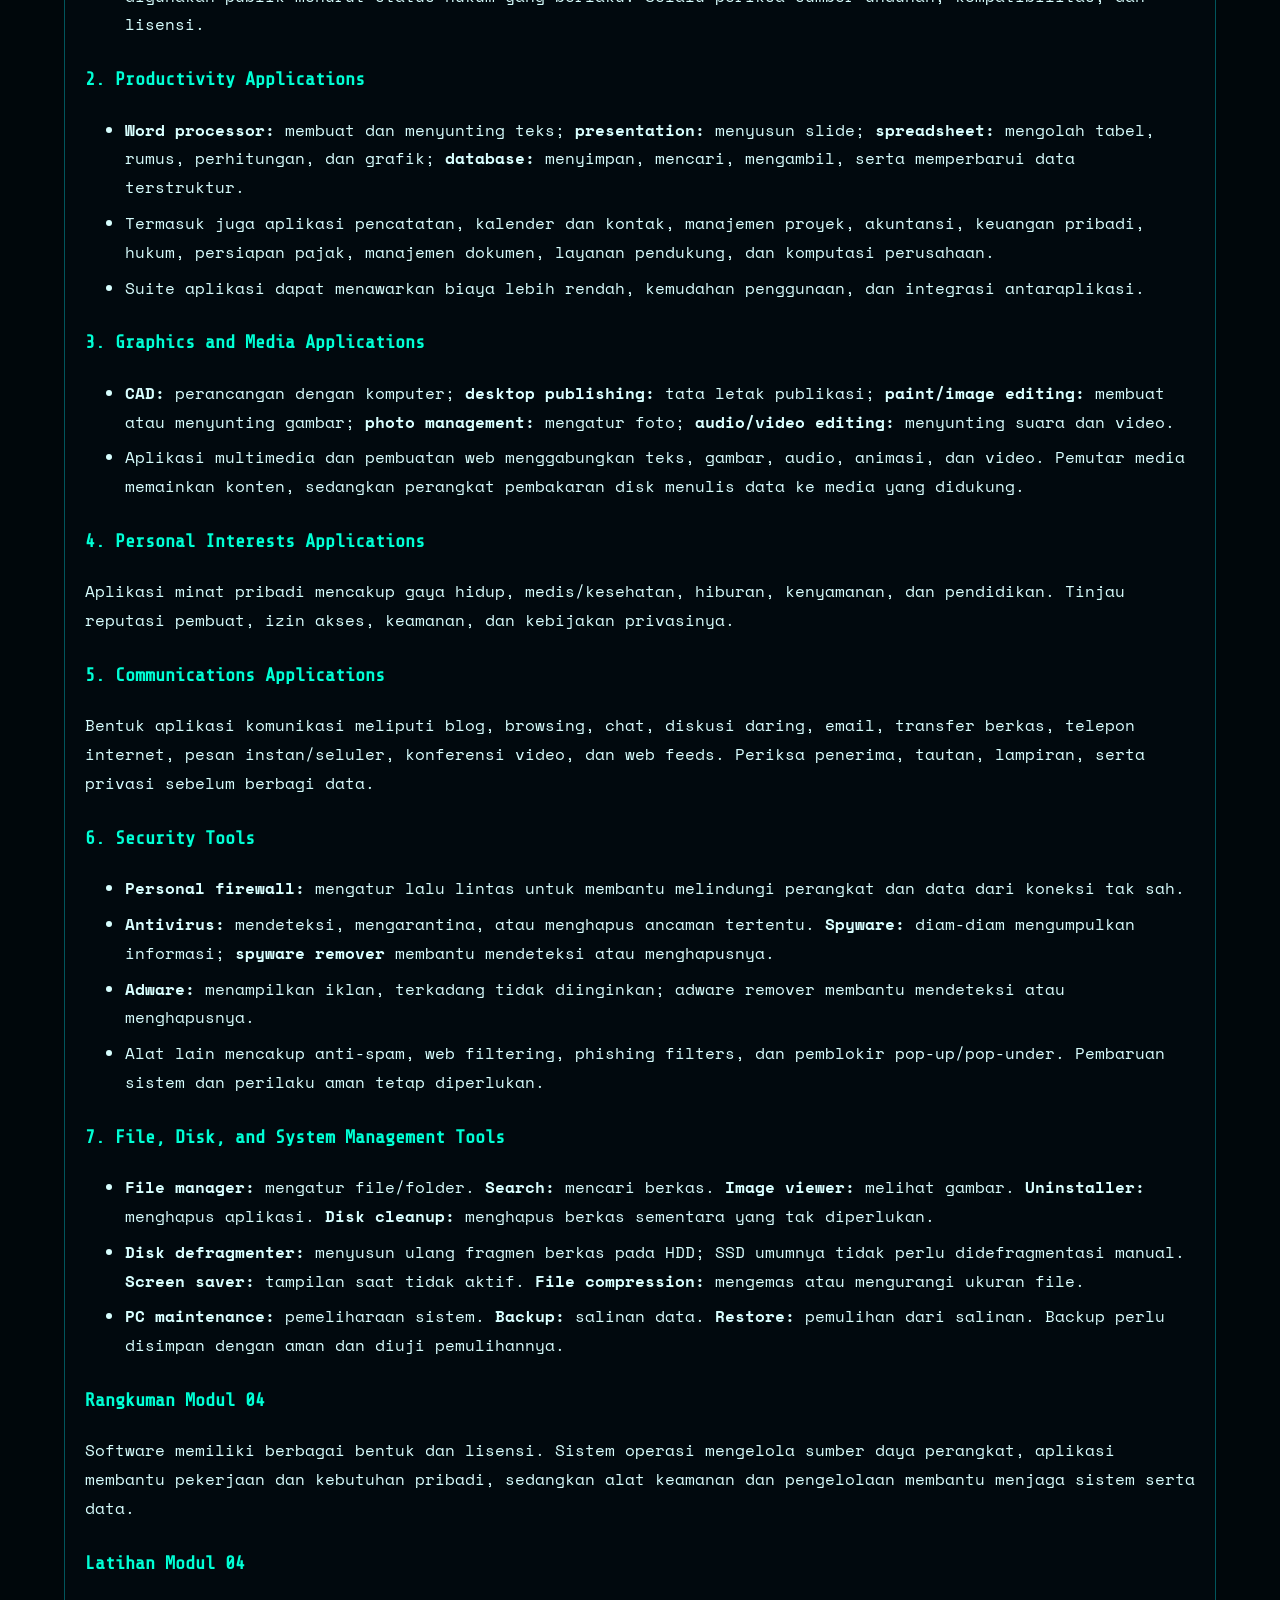
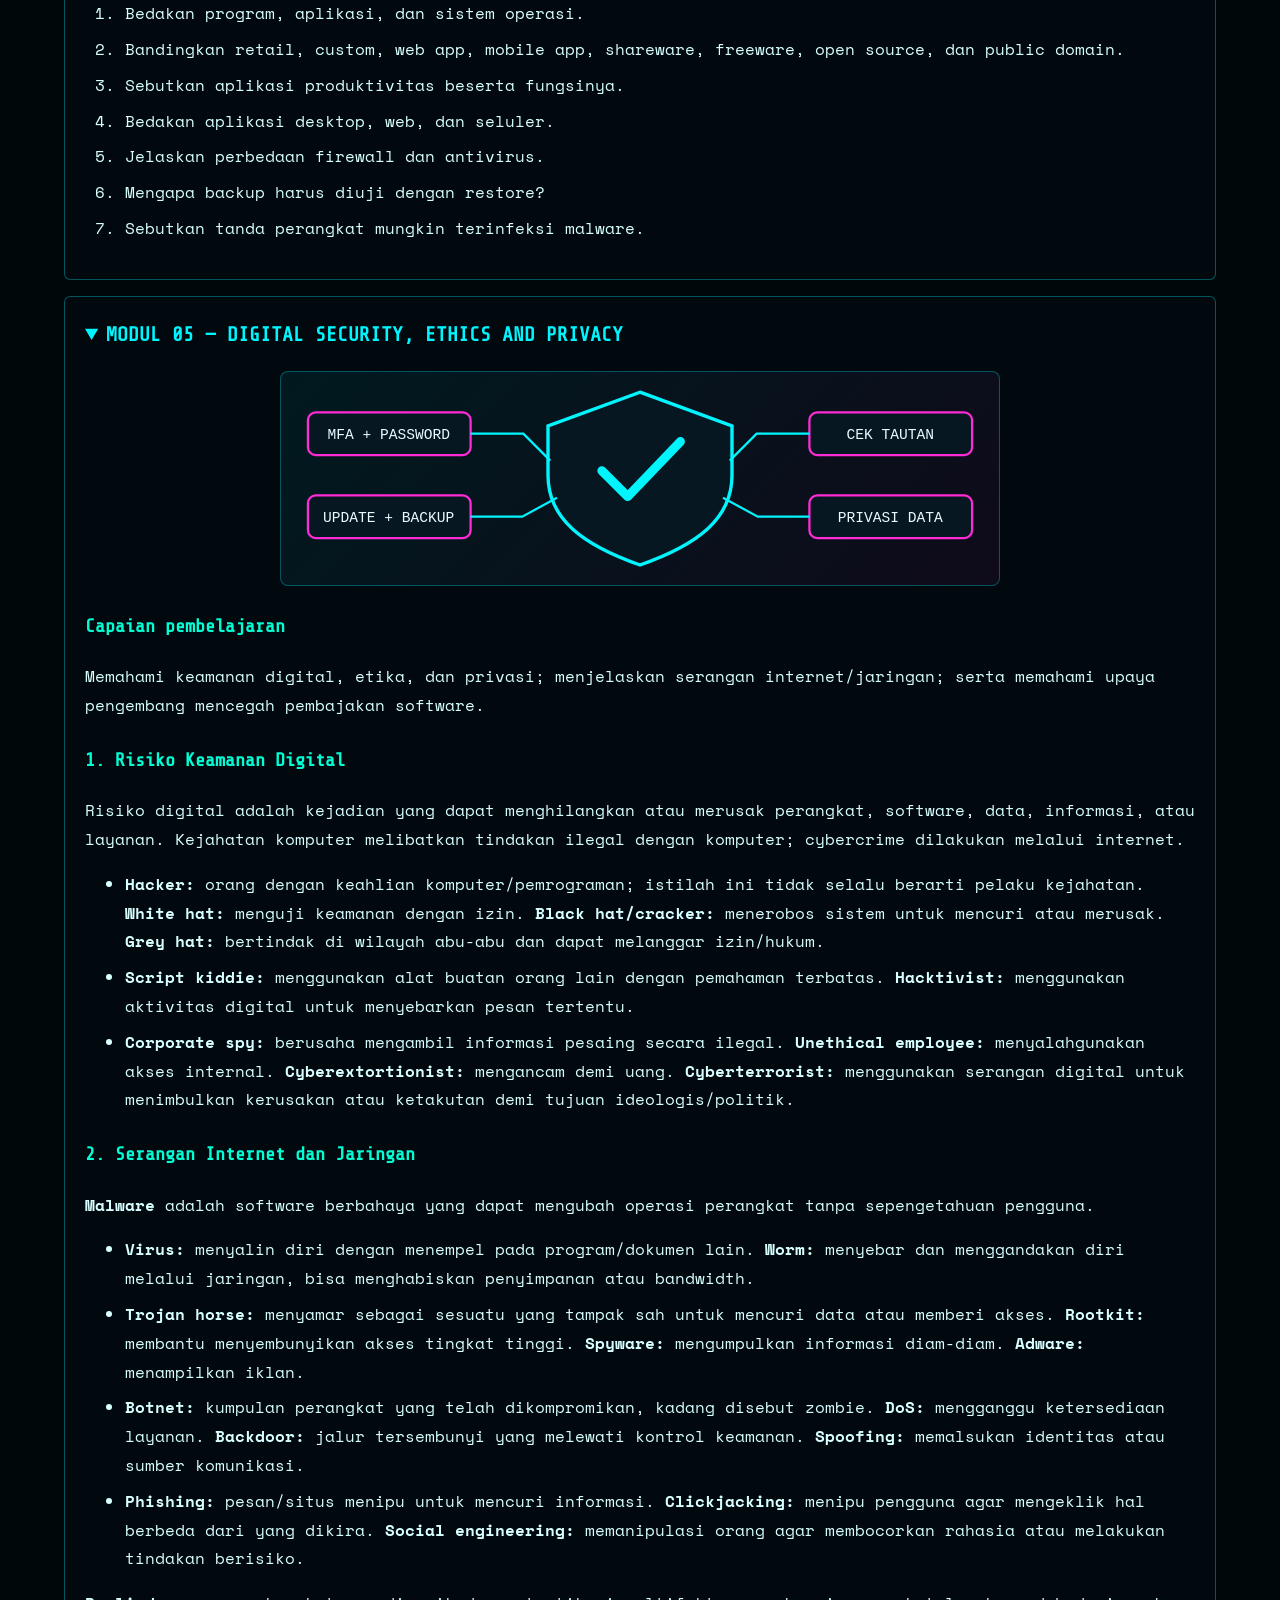
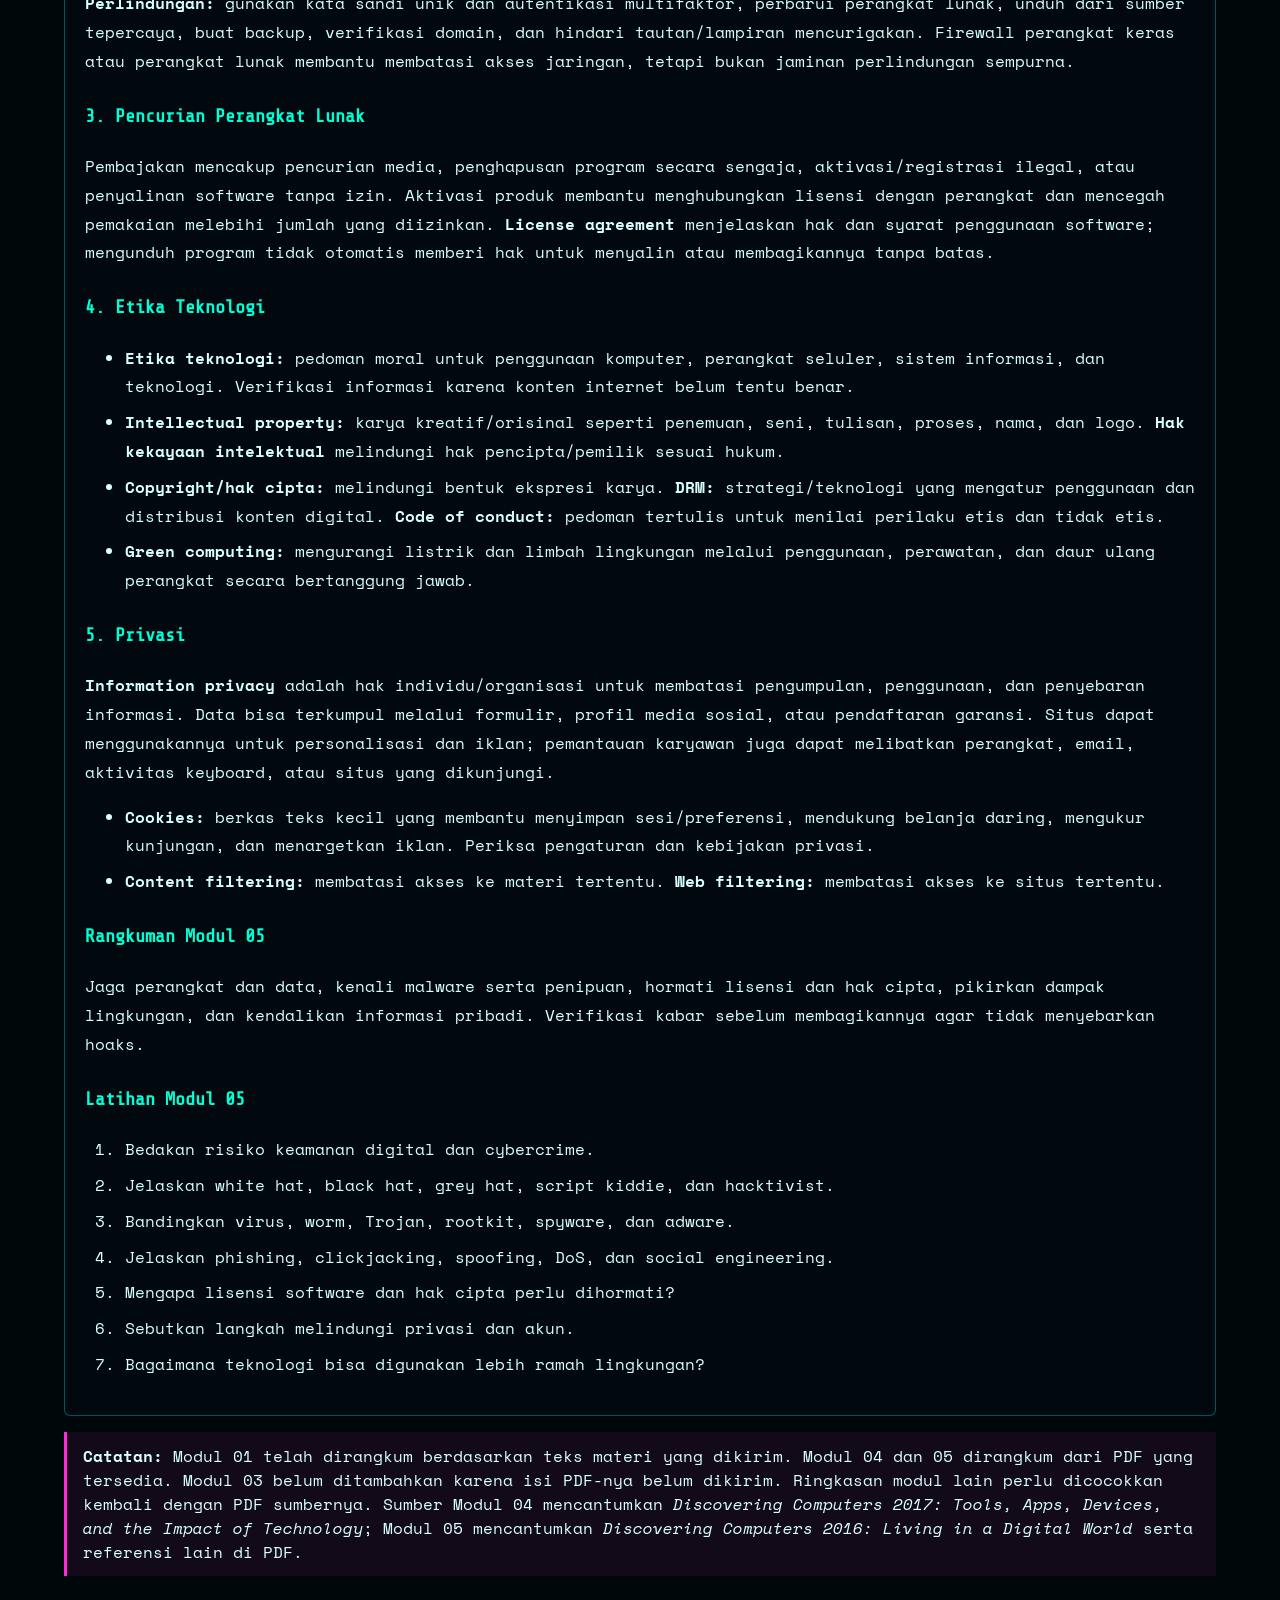
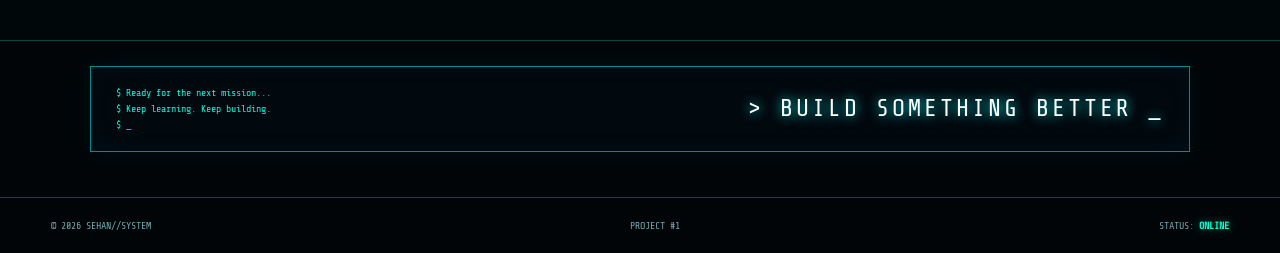
==== commit 0b8054a1: "Add Modul 01 study summary and illustration" ====
--- a/index.html
+++ b/index.html
@@ -219,14 +219,60 @@
     <section id="materi" class="study-section">
       <p class="eyebrow">&gt; KNOWLEDGE DATABASE / STUDY MODE</p>
       <h2>&gt; MATERI PENGANTAR TEKNOLOGI INFORMASI</h2>
-      <p class="study-intro">Ringkasan belajar berdasarkan PDF resmi Modul 02, Modul 04, Modul 05, Modul 06, dan Modul 07 yang tersedia. Tekan judul modul untuk membuka atau menutup isi. Ini adalah rangkuman dengan bahasa yang disederhanakan, bukan salinan kata demi kata.</p>
+      <p class="study-intro">Database belajar Pengantar Teknologi Informasi. Modul 01 dirangkum dari materi yang dikirim, sedangkan Modul 04 dan 05 merujuk PDF yang tersedia. Tekan judul modul untuk membuka atau menutup isi. Rangkuman disederhanakan untuk belajar, bukan salinan kata demi kata.</p>
       <div class="study-grid">
+        <article class="study-card"><span class="study-tag">MODUL 01</span><h3>Introducing Today’s Technologies</h3><svg class="study-illustration" viewBox="0 0 640 260" role="img" aria-label="Ilustrasi komputer, perangkat seluler, cloud, dan jaringan"><g fill="#071722" stroke-width="3"><rect x="30" y="45" width="180" height="125" rx="9" stroke="#00f6ff"/><rect x="50" y="63" width="140" height="84" rx="4" stroke="#177e89"/><path d="M120 170v23m-45 0h90" stroke="#00f6ff" stroke-width="6" stroke-linecap="round"/><rect x="245" y="80" width="67" height="118" rx="10" stroke="#ff2bd6"/><rect x="255" y="94" width="47" height="78" rx="3" stroke="#ff2bd6"/><rect x="365" y="90" width="100" height="75" rx="9" stroke="#00ffd5"/><path d="M385 90v-14a30 30 0 0 1 60 0v14" fill="none" stroke="#00ffd5"/><circle cx="415" cy="125" r="12" fill="#00ffd5" stroke="#00ffd5"/><path d="M415 137v12" stroke="#071722" stroke-width="5"/><circle cx="555" cy="126" r="42" stroke="#f4db68"/><path d="M514 126h82m-41 -41v82m-28 -69c18 12 18 55 0 69m56 -69c-18 12-18 55 0 69" stroke="#f4db68" fill="none"/></g><g fill="none" stroke="#00f6ff" stroke-width="3"><path d="M210 112h30m-9 -8 9 8-9 8M312 135h53m-9 -8 9 8-9 8M465 126h48m-9 -8 9 8-9 8"/></g><g font-family="monospace" font-size="13" text-anchor="middle"><text x="120" y="224" fill="#00f6ff">COMPUTERS</text><text x="278" y="224" fill="#ff2bd6">MOBILE</text><text x="415" y="224" fill="#00ffd5">SECURITY</text><text x="555" y="224" fill="#f4db68">NETWORK</text></g></svg><p>Dasar komputer dan perangkat seluler, data dan informasi, input/output/penyimpanan, web dan Internet, keamanan digital, software, jaringan, serta penggunaan teknologi.</p><a href="#study-modul01">Buka Modul 01 ↓</a></article>
         <article class="study-card"><span class="study-tag">MODUL 02</span><h3>Internet, Websites & Media</h3><svg class="study-illustration" viewBox="0 0 640 260" role="img" aria-label="Ilustrasi jaringan Internet, website, layanan, dan media digital"><g fill="none" stroke="#00f6ff" stroke-width="3"><path d="M155 130L288 68M155 130L288 194M155 130h133M352 68l130 62M352 194l130-64M352 130h130"/></g><circle cx="140" cy="130" r="48" fill="#071722" stroke="#00ffd5" stroke-width="3"/><text x="140" y="126" text-anchor="middle" fill="#00ffd5" font-size="15" font-family="monospace">USER</text><text x="140" y="146" text-anchor="middle" fill="#73a9ac" font-size="10" font-family="monospace">DEVICE</text><circle cx="320" cy="130" r="66" fill="#0b2633" stroke="#00f6ff" stroke-width="4"/><circle cx="320" cy="130" r="29" fill="none" stroke="#00ffd5" stroke-width="2"/><path d="M258 130h124M320 68v124M280 84c25 15 25 77 0 92M360 84c-25 15-25 77 0 92" stroke="#00ffd5" stroke-width="2" fill="none"/><text x="320" y="126" text-anchor="middle" fill="#00f6ff" font-size="14" font-family="monospace">INTERNET</text><text x="320" y="145" text-anchor="middle" fill="#73a9ac" font-size="9" font-family="monospace">NETWORK</text><g font-family="monospace" text-anchor="middle" font-size="13"><rect x="500" y="46" width="100" height="42" rx="7" fill="#071722" stroke="#ff2bd6"/><text x="550" y="72" fill="#ff2bd6">WWW</text><rect x="500" y="109" width="100" height="42" rx="7" fill="#071722" stroke="#00ffd5"/><text x="550" y="135" fill="#00ffd5">SERVICES</text><rect x="500" y="172" width="100" height="42" rx="7" fill="#071722" stroke="#f4db68"/><text x="550" y="198" fill="#f4db68">MEDIA</text></g></svg><p>Evolusi Internet, koneksi, WWW, IP dan domain, pencarian efektif, jenis website, media digital, layanan online, dan netiket.</p><a href="materi.html#modul02">Buka Modul 02 ↗</a> · <a href="TTI-2.pdf" target="_blank" rel="noreferrer">PDF ↗</a></article>
         <article class="study-card"><span class="study-tag">MODUL 04</span><h3>Programs and Apps</h3><svg class="study-illustration" viewBox="0 0 640 260" role="img" aria-label="Ilustrasi komputer dan aplikasi yang saling terhubung"><rect x="35" y="35" width="285" height="170" rx="12" fill="#071722" stroke="#00f6ff" stroke-width="3"/><rect x="55" y="55" width="245" height="125" rx="5" fill="#0b2633" stroke="#177e89"/><path d="M85 95h95m-95 22h140m-140 22h70" stroke="#00f6ff" stroke-width="6" stroke-linecap="round"/><path d="M145 205v18m-45 0h90" stroke="#00f6ff" stroke-width="7" stroke-linecap="round"/><g fill="#ff2bd6" stroke="#ff2bd6"><rect x="380" y="42" width="70" height="70" rx="12" fill="#25102b"/><rect x="475" y="42" width="70" height="70" rx="12" fill="#25102b"/><rect x="380" y="135" width="70" height="70" rx="12" fill="#25102b"/><rect x="475" y="135" width="70" height="70" rx="12" fill="#25102b"/></g><g fill="none" stroke="#00f6ff" stroke-width="4" stroke-linecap="round"><path d="M400 77h30m-15 -15v30M495 65h30v24h-30zM399 169h32v26h-32zM494 158h32v33h-32z"/><path d="M320 120h35m0 0-9 -8m9 8-9 8"/></g><text x="180" y="248" text-anchor="middle" fill="#00f6ff" font-size="16" font-family="monospace">SYSTEM + SOFTWARE</text><text x="462" y="238" text-anchor="middle" fill="#ff2bd6" font-size="16" font-family="monospace">APPS</text></svg><p>Software, sistem operasi, jenis aplikasi dan lisensi, produktivitas, grafis/media, komunikasi, alat keamanan, serta pengelolaan sistem.</p><a href="#study-modul04">Buka Modul 04 ↓</a></article>
         <article class="study-card"><span class="study-tag">MODUL 05</span><h3>Digital Security, Ethics and Privacy</h3><svg class="study-illustration" viewBox="0 0 640 260" role="img" aria-label="Ilustrasi perisai dan gembok keamanan digital"><path d="M175 35l105 38v68c0 55-39 86-105 112-66-26-105-57-105-112V73z" fill="#08222e" stroke="#00f6ff" stroke-width="5"/><rect x="132" y="112" width="86" height="65" rx="10" fill="#00f6ff"/><path d="M151 112V94a24 24 0 0 1 48 0v18" fill="none" stroke="#00f6ff" stroke-width="8"/><circle cx="175" cy="141" r="7" fill="#071722"/><path d="M175 147v13" stroke="#071722" stroke-width="6" stroke-linecap="round"/><g fill="none" stroke="#ff2bd6" stroke-width="4" stroke-linecap="round"><path d="M345 68h160m-160 0 12 -12m-12 12 12 12M345 130h210m-210 0 12 -12m-12 12 12 12M345 192h160m-160 0 12 -12m-12 12 12 12"/></g><g fill="#0b2633" stroke="#00f6ff" stroke-width="3"><rect x="390" y="42" width="38" height="38" rx="7"/><rect x="445" y="104" width="38" height="38" rx="7"/><rect x="390" y="166" width="38" height="38" rx="7"/></g><text x="175" y="248" text-anchor="middle" fill="#00f6ff" font-size="16" font-family="monospace">PROTECT</text><text x="485" y="238" text-anchor="middle" fill="#ff2bd6" font-size="16" font-family="monospace">DETECT • VERIFY • DEFEND</text></svg><p>Risiko digital, malware, serangan jaringan, lisensi software, etika, hak cipta, privasi, cookies, phishing, dan social engineering.</p><a href="#study-modul05">Buka Modul 05 ↓</a></article>
         <article class="study-card"><span class="study-tag">MODUL 06</span><h3>Komponen Komputer</h3><svg class="study-illustration" viewBox="0 0 640 260" role="img" aria-label="Ilustrasi casing komputer, processor, memory, adapter, dan power supply"><rect x="40" y="35" width="180" height="180" rx="10" fill="#071722" stroke="#00f6ff" stroke-width="3"/><rect x="62" y="58" width="136" height="128" rx="5" fill="#0b2633" stroke="#177e89"/><circle cx="113" cy="104" r="25" fill="#071722" stroke="#ff2bd6" stroke-width="3"/><text x="113" y="109" text-anchor="middle" fill="#00f6ff" font-size="12" font-family="monospace">CPU</text><rect x="132" y="74" width="43" height="62" rx="3" fill="#173d49" stroke="#00ffd5"/><path d="M140 86h27m-27 13h27m-27 13h27" stroke="#00ffd5" stroke-width="3"/><path d="M66 160h126" stroke="#00f6ff" stroke-width="4"/><g font-family="monospace" text-anchor="middle" font-size="15"><rect x="310" y="42" width="140" height="46" rx="7" fill="#071722" stroke="#00ffd5"/><text x="380" y="70" fill="#00ffd5">PROCESSOR</text><rect x="310" y="106" width="140" height="46" rx="7" fill="#071722" stroke="#00f6ff"/><text x="380" y="134" fill="#00f6ff">MEMORY</text><rect x="310" y="170" width="140" height="46" rx="7" fill="#071722" stroke="#ff2bd6"/><text x="380" y="198" fill="#ff2bd6">ADAPTER</text><path d="M220 105h70m-12 -8 12 8-12 8M220 129h70m-12 -8 12 8-12 8M220 153h70m-12 -8 12 8-12 8" stroke="#00f6ff" stroke-width="3" fill="none"/></g><g fill="#071722" stroke="#f4db68" stroke-width="3"><rect x="505" y="83" width="100" height="50" rx="7"/><rect x="505" y="157" width="100" height="50" rx="7"/></g><text x="555" y="113" text-anchor="middle" fill="#f4db68" font-size="12" font-family="monospace">POWER</text><text x="555" y="187" text-anchor="middle" fill="#ff2bd6" font-size="12" font-family="monospace">BATTERY</text></svg><p>Motherboard, processor, memory, adapter, power supply, baterai, dan representasi data dengan basis bilangan.</p><a href="materi.html#modul06">Buka Modul 06 ↗</a></article>
         <article class="study-card"><span class="study-tag">MODUL 07</span><h3>Input dan Output</h3><svg class="study-illustration" viewBox="0 0 640 260" role="img" aria-label="Ilustrasi alur input proses output komputer"><g font-family="monospace" text-anchor="middle"><rect x="25" y="75" width="170" height="110" rx="9" fill="#071722" stroke="#00ffd5" stroke-width="3"/><text x="110" y="112" fill="#00ffd5" font-size="17">INPUT</text><text x="110" y="139" fill="#73a9ac" font-size="11">KEYBOARD</text><text x="110" y="158" fill="#73a9ac" font-size="11">SCANNER · VOICE</text><rect x="235" y="75" width="170" height="110" rx="9" fill="#0b2633" stroke="#00f6ff" stroke-width="3"/><text x="320" y="112" fill="#00f6ff" font-size="17">PROCESS</text><text x="320" y="139" fill="#73a9ac" font-size="11">CPU + MEMORY</text><text x="320" y="158" fill="#73a9ac" font-size="11">DATA → INFORMATION</text><rect x="445" y="75" width="170" height="110" rx="9" fill="#071722" stroke="#ff2bd6" stroke-width="3"/><text x="530" y="112" fill="#ff2bd6" font-size="17">OUTPUT</text><text x="530" y="139" fill="#73a9ac" font-size="11">DISPLAY</text><text x="530" y="158" fill="#73a9ac" font-size="11">PRINTER · AUDIO</text><g fill="none" stroke="#00f6ff" stroke-width="3"><path d="M195 130h30m-10 -9 10 9-10 9M405 130h30m-10 -9 10 9-10 9"/></g></g></svg><p>Keyboard, pointing device, pen, voice, video, scanner, monitor, printer, headphone, projector, dan perangkat output lainnya.</p><a href="materi.html#modul07">Buka Modul 07 ↗</a></article>
       </div>
+      <details class="study-module" id="study-modul01" open>
+        <summary>MODUL 01 — INTRODUCING TODAY’S TECHNOLOGIES: COMPUTERS, DEVICES, AND THE WEB</summary>
+        <svg class="study-illustration" viewBox="0 0 640 190" role="img" aria-label="Diagram alur data menjadi informasi melalui komputer"><g font-family="monospace" text-anchor="middle"><rect x="20" y="50" width="150" height="75" rx="8" fill="#071722" stroke="#00ffd5" stroke-width="3"/><rect x="245" y="35" width="150" height="105" rx="8" fill="#071722" stroke="#00f6ff" stroke-width="3"/><rect x="470" y="50" width="150" height="75" rx="8" fill="#071722" stroke="#ff2bd6" stroke-width="3"/><g fill="#e9fbff" font-size="16"><text x="95" y="81">DATA</text><text x="95" y="103" font-size="11">INPUT</text><text x="320" y="80">COMPUTER</text><text x="320" y="103" font-size="11">PROCESS + STORE</text><text x="545" y="81">INFORMASI</text><text x="545" y="103" font-size="11">OUTPUT</text></g><g fill="none" stroke="#00f6ff" stroke-width="3"><path d="M170 87h75m-10 -8 10 8-10 8M395 87h75m-10 -8 10 8-10 8"/></g><text x="320" y="170" fill="#73a9ac" font-size="12">INPUT → PROCESS → OUTPUT → STORAGE</text></g></svg>
+        <h3>Identitas dan capaian pembelajaran</h3>
+        <p><b>Mata kuliah:</b> Pengantar Teknologi Informasi (KP121), 3 SKS. Setelah mempelajari modul ini, mahasiswa diharapkan dapat membedakan jenis komputer dan perangkat, menjelaskan data dan informasi, mengenali input/output/penyimpanan, memahami web dan Internet, menjelaskan risiko keamanan digital, membedakan sistem operasi dengan aplikasi, serta menerangkan jaringan kabel dan nirkabel.</p>
+        <h3>1. Computers</h3>
+        <p>Komputer adalah perangkat elektronik yang bekerja di bawah kendali instruksi yang tersimpan di memorinya. Bentuknya mencakup laptop, tablet, desktop, komputer all-in-one, dan server. Perangkat-perangkat ini berbeda dalam portabilitas, kemampuan, ukuran, dan tujuan penggunaannya.</p>
+        <h3>2. Mobile and Games Devices</h3>
+        <p>Perangkat yang umum digunakan meliputi smartphone, kamera digital, pemutar media portabel/digital, pembaca e-book, perangkat yang dapat dipakai (wearable), serta perangkat game. Masing-masing dirancang untuk kebutuhan seperti komunikasi, mengambil foto/video, memainkan media, membaca buku digital, memantau aktivitas, atau bermain gim.</p>
+        <h3>3. Data and Information</h3>
+        <ul>
+          <li><b>Data</b> adalah item mentah yang belum diproses, misalnya teks, angka, gambar, audio, atau video.</li>
+          <li><b>Informasi</b> adalah data yang telah diolah atau disajikan sehingga memiliki makna bagi pengguna.</li>
+          <li>Komputer menerima input, memproses data menjadi informasi, lalu dapat menyimpan data dan hasilnya untuk digunakan kembali.</li>
+          <li><b>Input:</b> keyboard, pointing device, suara/video, dan scanner. <b>Output:</b> printer, layar/display, dan speaker.</li>
+          <li><b>Penyimpanan:</b> hard disk, solid-state drive (SSD), flash drive, USB flash drive, kartu memori, cakram optik, serta penyimpanan cloud.</li>
+        </ul>
+        <h3>4. The Web</h3>
+        <ul>
+          <li><b>Internet</b> adalah jaringan global yang menghubungkan banyak jaringan komputer, bisnis, lembaga pemerintah, institusi pendidikan, dan individu.</li>
+          <li><b>Web/World Wide Web</b> adalah salah satu layanan yang berjalan melalui Internet. Halaman web merupakan dokumen/halaman digital; situs web adalah kumpulan halaman terkait; web server menyimpan atau mengirimkan konten web ke browser.</li>
+          <li><b>Browser</b> adalah software untuk membuka dan melihat halaman web. <b>Search engine</b> membantu menemukan situs, halaman, gambar, video, berita, peta, dan informasi berdasarkan topik.</li>
+          <li>Jejaring sosial online membantu orang terhubung dan berbagi konten. Komunikasi Internet juga mencakup email, pesan instan, panggilan suara, dan video.</li>
+        </ul>
+        <h3>5. Digital Security and Privacy</h3>
+        <p>Ancaman meliputi virus dan malware lain, pencurian informasi, pelanggaran privasi, risiko kesehatan akibat penggunaan yang tidak seimbang, serta dampak lingkungan dari perangkat elektronik.</p>
+        <ul>
+          <li>Gunakan kata sandi unik untuk setiap layanan, aktifkan autentikasi multifaktor, perbarui sistem, buat backup, dan unduh aplikasi dari sumber tepercaya.</li>
+          <li>Waspadai lampiran atau tautan mencurigakan, phishing, izin aplikasi yang berlebihan, dan permintaan informasi pribadi yang tidak wajar.</li>
+          <li>Jaga kesehatan dengan jeda berkala, posisi duduk yang baik, pencahayaan yang memadai, dan membatasi penggunaan berlebihan.</li>
+          <li><b>Green computing</b> bertujuan mengurangi konsumsi listrik dan limbah elektronik melalui daur ulang, perangkat hemat energi, perpanjangan umur perangkat, proses produksi yang lebih bertanggung jawab, serta donasi atau pembuangan perangkat dengan benar.</li>
+        </ul>
+        <h3>6. Programs and Apps</h3>
+        <p><b>Software/program</b> memberi tahu komputer tugas apa yang harus dilakukan dan bagaimana melakukannya. <b>Sistem operasi</b> mengelola perangkat keras dan sumber daya sistem, sedangkan <b>aplikasi</b> membantu pengguna menyelesaikan tugas tertentu. Contoh sistem operasi populer mencakup Windows, macOS, Linux, Android, dan iOS.</p>
+        <h3>7. Communications and Networks</h3>
+        <p>Perangkat komunikasi memindahkan data antara komputer/perangkat dan media transmisi. Contoh komunikasi nirkabel meliputi Wi-Fi, Bluetooth, dan radio seluler. Jaringan adalah kumpulan komputer dan perangkat yang terhubung melalui media komunikasi, baik kabel maupun nirkabel. Jaringan digunakan untuk berbagi data, koneksi Internet, printer, aplikasi, dan sumber daya, serta mendukung kolaborasi.</p>
+        <h3>8. Technology Users</h3>
+        <p>Teknologi digunakan oleh berbagai kelompok pengguna di rumah, sekolah, bisnis, pemerintahan, dan organisasi. Kebutuhan dan cara penggunaan teknologi berbeda menurut tugas, akses, serta tujuan penggunanya.</p>
+        <h3>Rangkuman Modul 01</h3>
+        <p>Modul ini memperkenalkan komputer dan perangkat seluler, metode input/output dan penyimpanan, Internet dan web, pencarian serta jejaring sosial, keamanan dan privasi, program dan aplikasi, komunikasi dan jaringan, serta penggunaan teknologi dalam masyarakat.</p>
+        <h3>Latihan Modul 01</h3>
+        <ol><li>Bagaimana mengenali tanda perangkat mungkin terinfeksi malware?</li><li>Software apa yang dapat membantu melindungi komputer dari virus dan malware lain?</li><li>Mengapa sebaiknya memakai kata sandi berbeda untuk setiap situs web?</li><li>Apa tanda penggunaan komputer berlebihan atau ketergantungan teknologi?</li><li>Apa perbedaan software sistem dan aplikasi?</li><li>Sebutkan contoh sistem operasi populer.</li><li>Apa perbedaan aplikasi desktop, aplikasi web, dan aplikasi seluler?</li></ol>
+        <p class="study-note"><b>Referensi:</b> Vermaat, Sebok, Freund, Campbell, dan Frydenberg, <i>Discovering Computers 2017: Tools, Apps, Devices, and the Impact of Technology</i>.</p>
+      </details>
+      
       <details class="study-module" id="study-modul04" open>
         <summary>MODUL 04 — PROGRAMS AND APPS</summary><svg class="study-illustration" viewBox="0 0 640 190" role="img" aria-label="Diagram alur pengguna, aplikasi, sistem operasi, dan perangkat keras"><g font-family="monospace" text-anchor="middle"><rect x="18" y="50" width="130" height="70" rx="8" fill="#071722" stroke="#00f6ff" stroke-width="2"/><rect x="178" y="50" width="130" height="70" rx="8" fill="#071722" stroke="#ff2bd6" stroke-width="2"/><rect x="338" y="50" width="130" height="70" rx="8" fill="#071722" stroke="#00f6ff" stroke-width="2"/><rect x="498" y="50" width="124" height="70" rx="8" fill="#071722" stroke="#ff2bd6" stroke-width="2"/><g fill="#e9fbff" font-size="14"><text x="83" y="90">PENGGUNA</text><text x="243" y="90">APLIKASI</text><text x="403" y="82">SISTEM</text><text x="403" y="100">OPERASI</text><text x="560" y="90">HARDWARE</text></g><g stroke="#00f6ff" stroke-width="3" fill="none"><path d="M148 85h30m-8 -8 8 8-8 8M308 85h30m-8 -8 8 8-8 8M468 85h30m-8 -8 8 8-8 8"/></g><text x="320" y="160" fill="#00f6ff" font-size="13">INTERAKSI ANTARLAPISAN SISTEM KOMPUTER</text></g></svg>
         <h3>Capaian pembelajaran</h3>
@@ -303,7 +349,7 @@
         <h3>Rangkuman Modul 05</h3><p>Jaga perangkat dan data, kenali malware serta penipuan, hormati lisensi dan hak cipta, pikirkan dampak lingkungan, dan kendalikan informasi pribadi. Verifikasi kabar sebelum membagikannya agar tidak menyebarkan hoaks.</p>
         <h3>Latihan Modul 05</h3><ol><li>Bedakan risiko keamanan digital dan cybercrime.</li><li>Jelaskan white hat, black hat, grey hat, script kiddie, dan hacktivist.</li><li>Bandingkan virus, worm, Trojan, rootkit, spyware, dan adware.</li><li>Jelaskan phishing, clickjacking, spoofing, DoS, dan social engineering.</li><li>Mengapa lisensi software dan hak cipta perlu dihormati?</li><li>Sebutkan langkah melindungi privasi dan akun.</li><li>Bagaimana teknologi bisa digunakan lebih ramah lingkungan?</li></ol>
       </details>
-      <p class="study-note"><b>Catatan:</b> PDF Modul 04 dan 05 sudah dirangkum di sini. PDF Modul 01 dan 06 belum ditemukan pada bahan yang tersedia, jadi keduanya belum dirangkum agar tidak mengarang isi. Sumber Modul 04 mencantumkan <i>Discovering Computers 2017: Tools, Apps, Devices, and the Impact of Technology</i>; Modul 05 mencantumkan <i>Discovering Computers 2016: Living in a Digital World</i> serta referensi lain di PDF.</p>
+      <p class="study-note"><b>Catatan:</b> Modul 01 telah dirangkum berdasarkan teks materi yang dikirim. Modul 04 dan 05 dirangkum dari PDF yang tersedia. Modul 03 belum ditambahkan karena isi PDF-nya belum dikirim. Ringkasan modul lain perlu dicocokkan kembali dengan PDF sumbernya. Sumber Modul 04 mencantumkan <i>Discovering Computers 2017: Tools, Apps, Devices, and the Impact of Technology</i>; Modul 05 mencantumkan <i>Discovering Computers 2016: Living in a Digital World</i> serta referensi lain di PDF.</p>
     </section>
 
     <section class="mission">
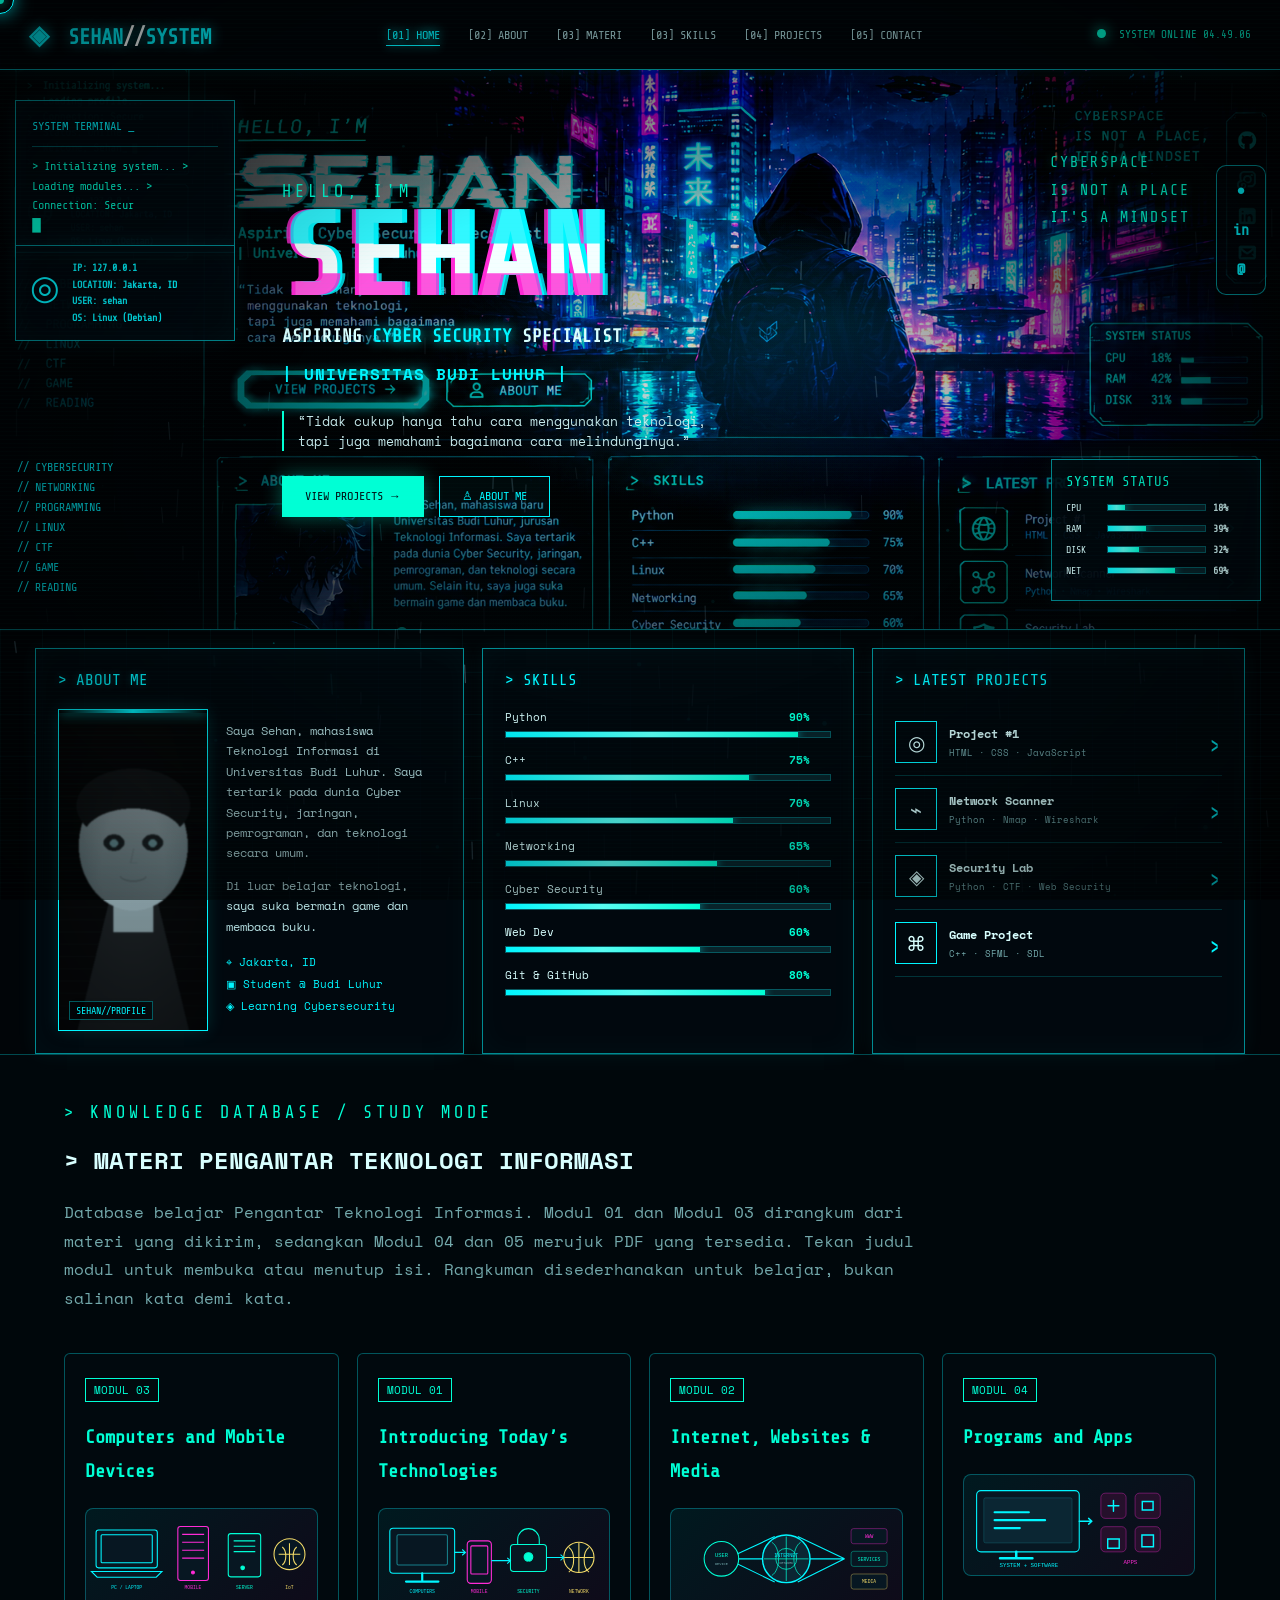
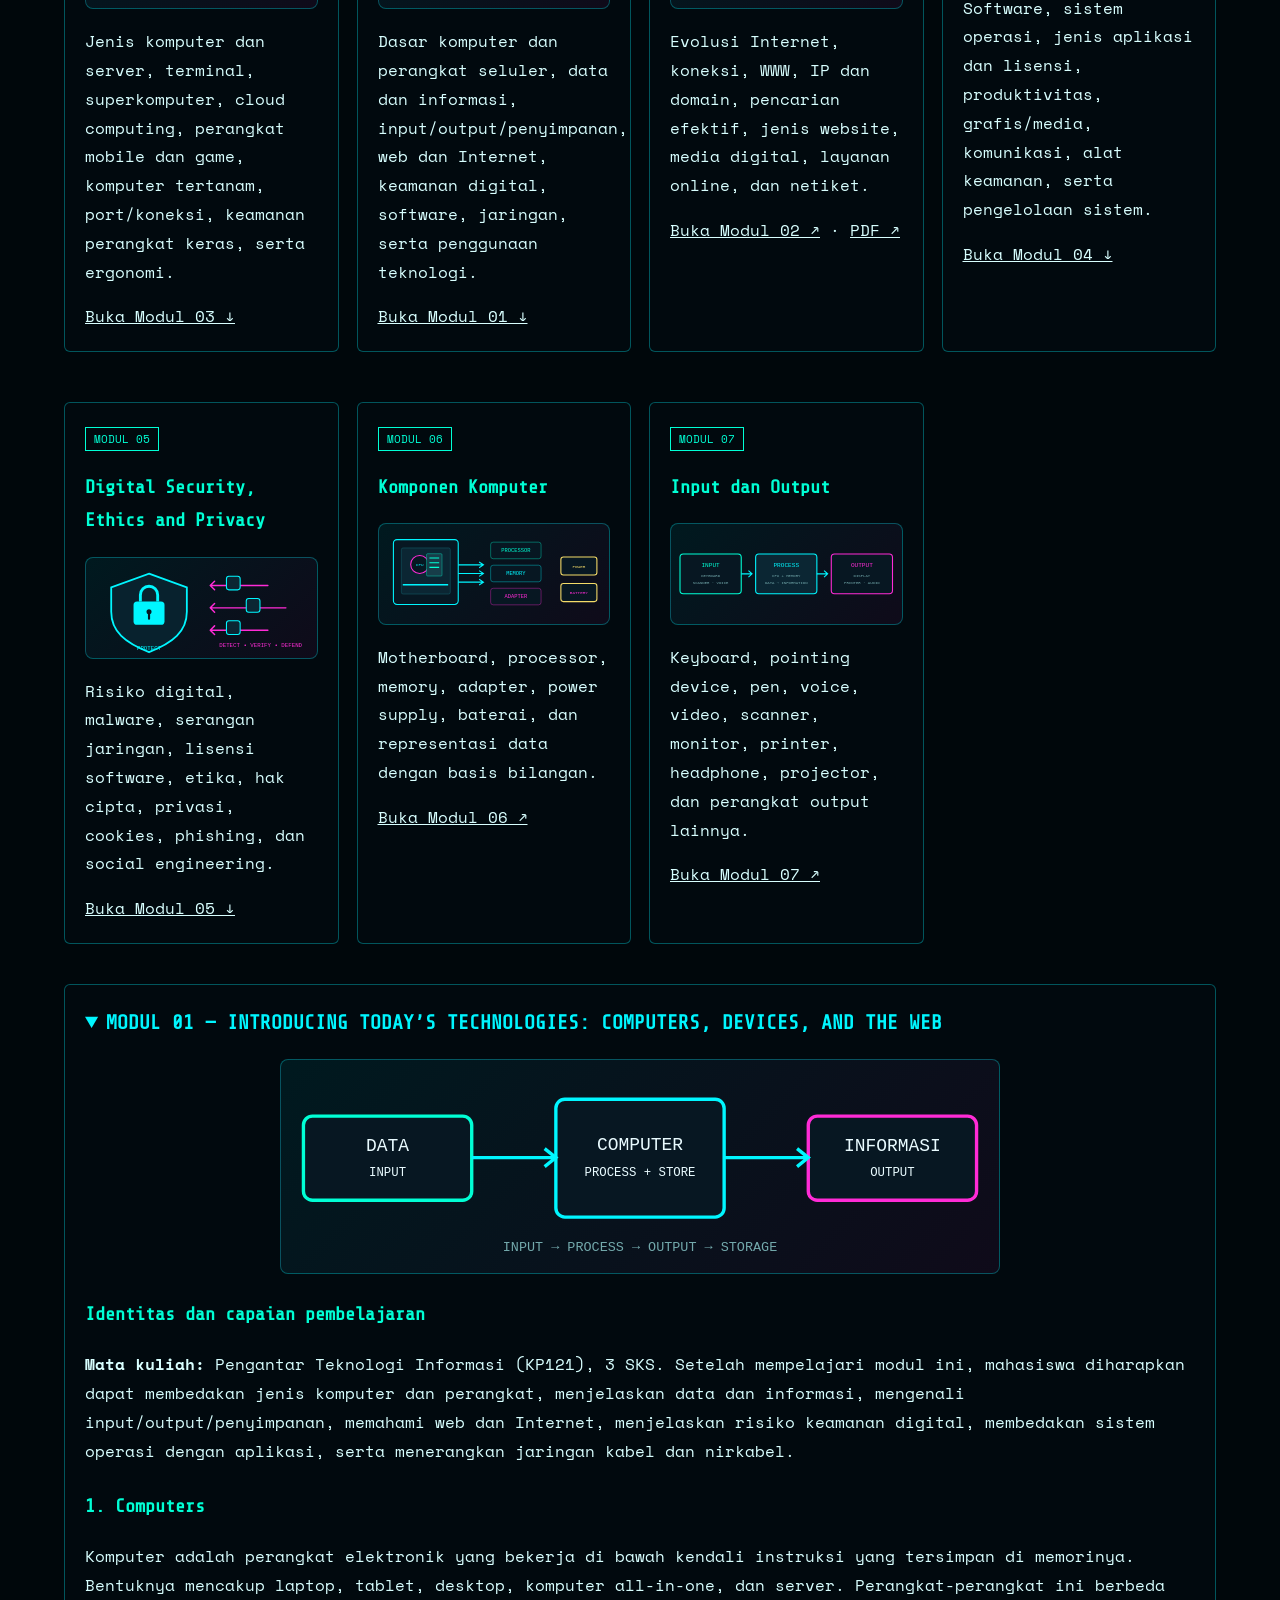
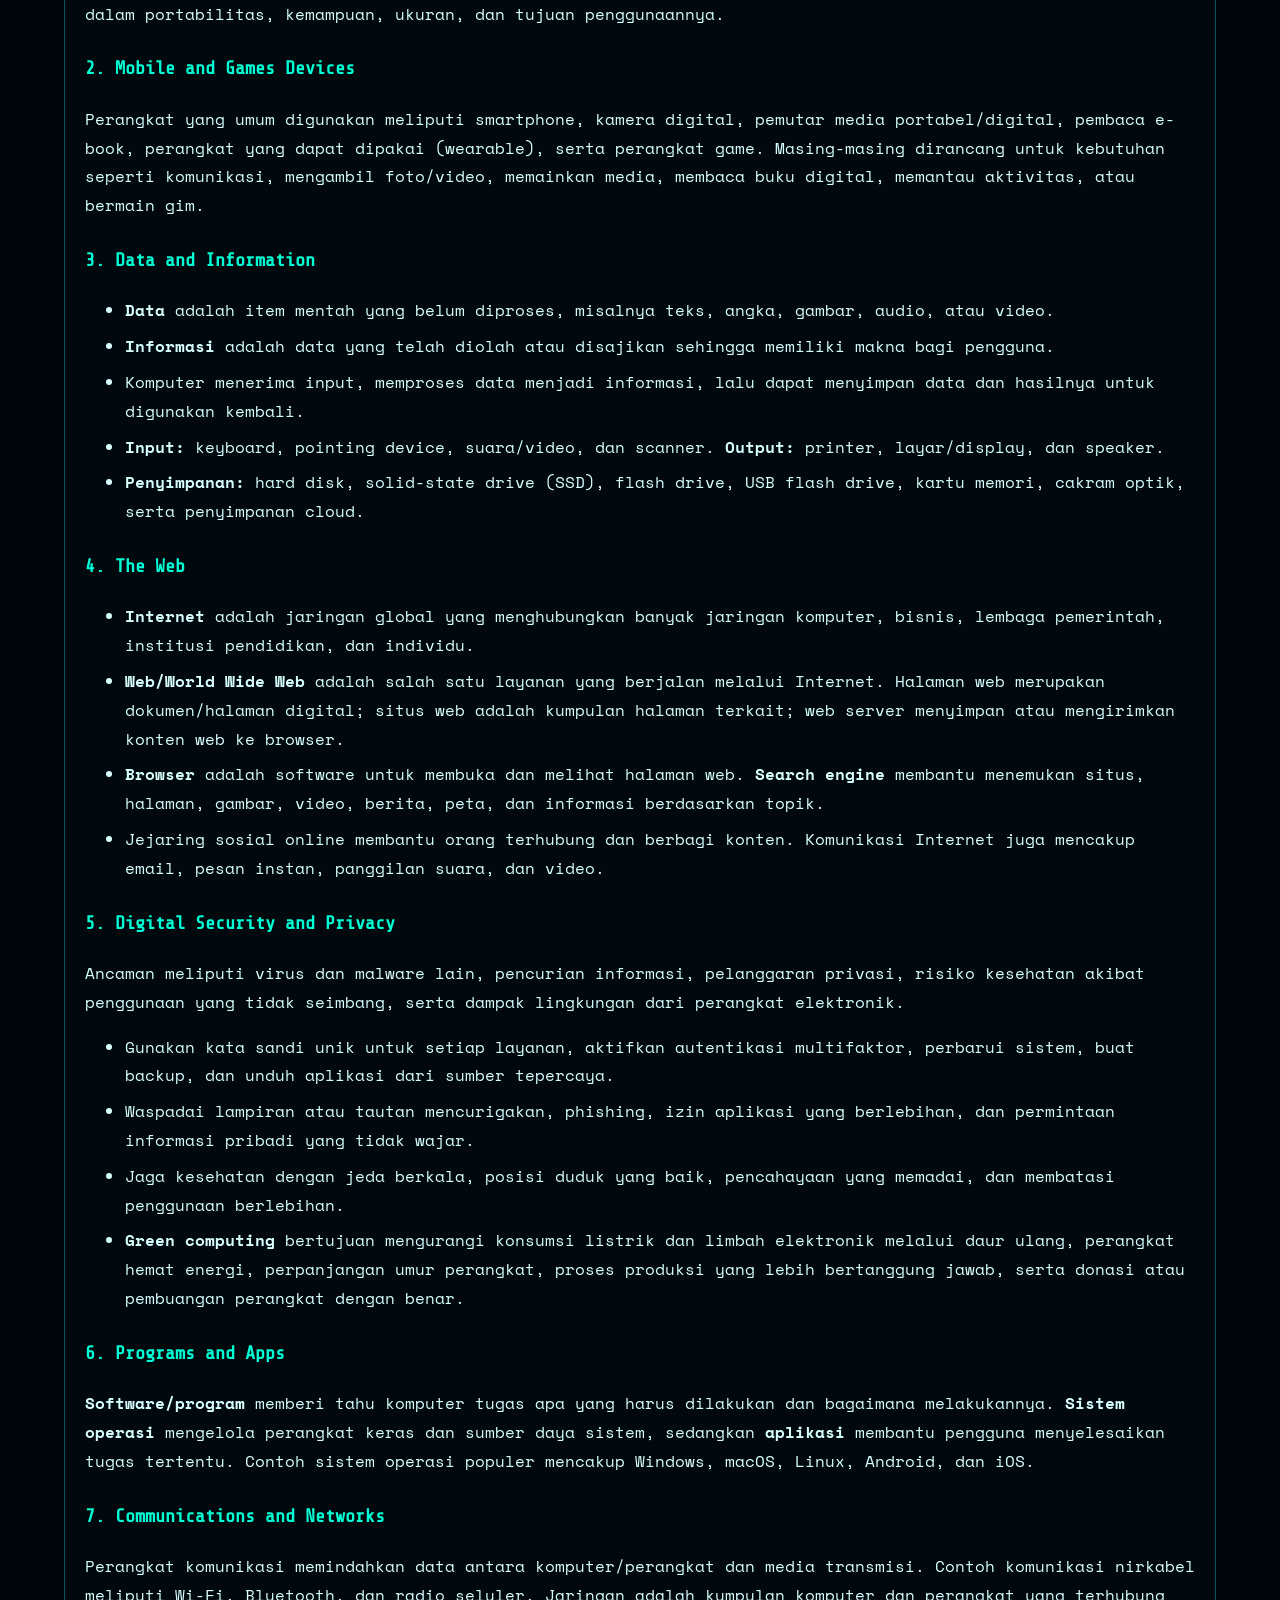
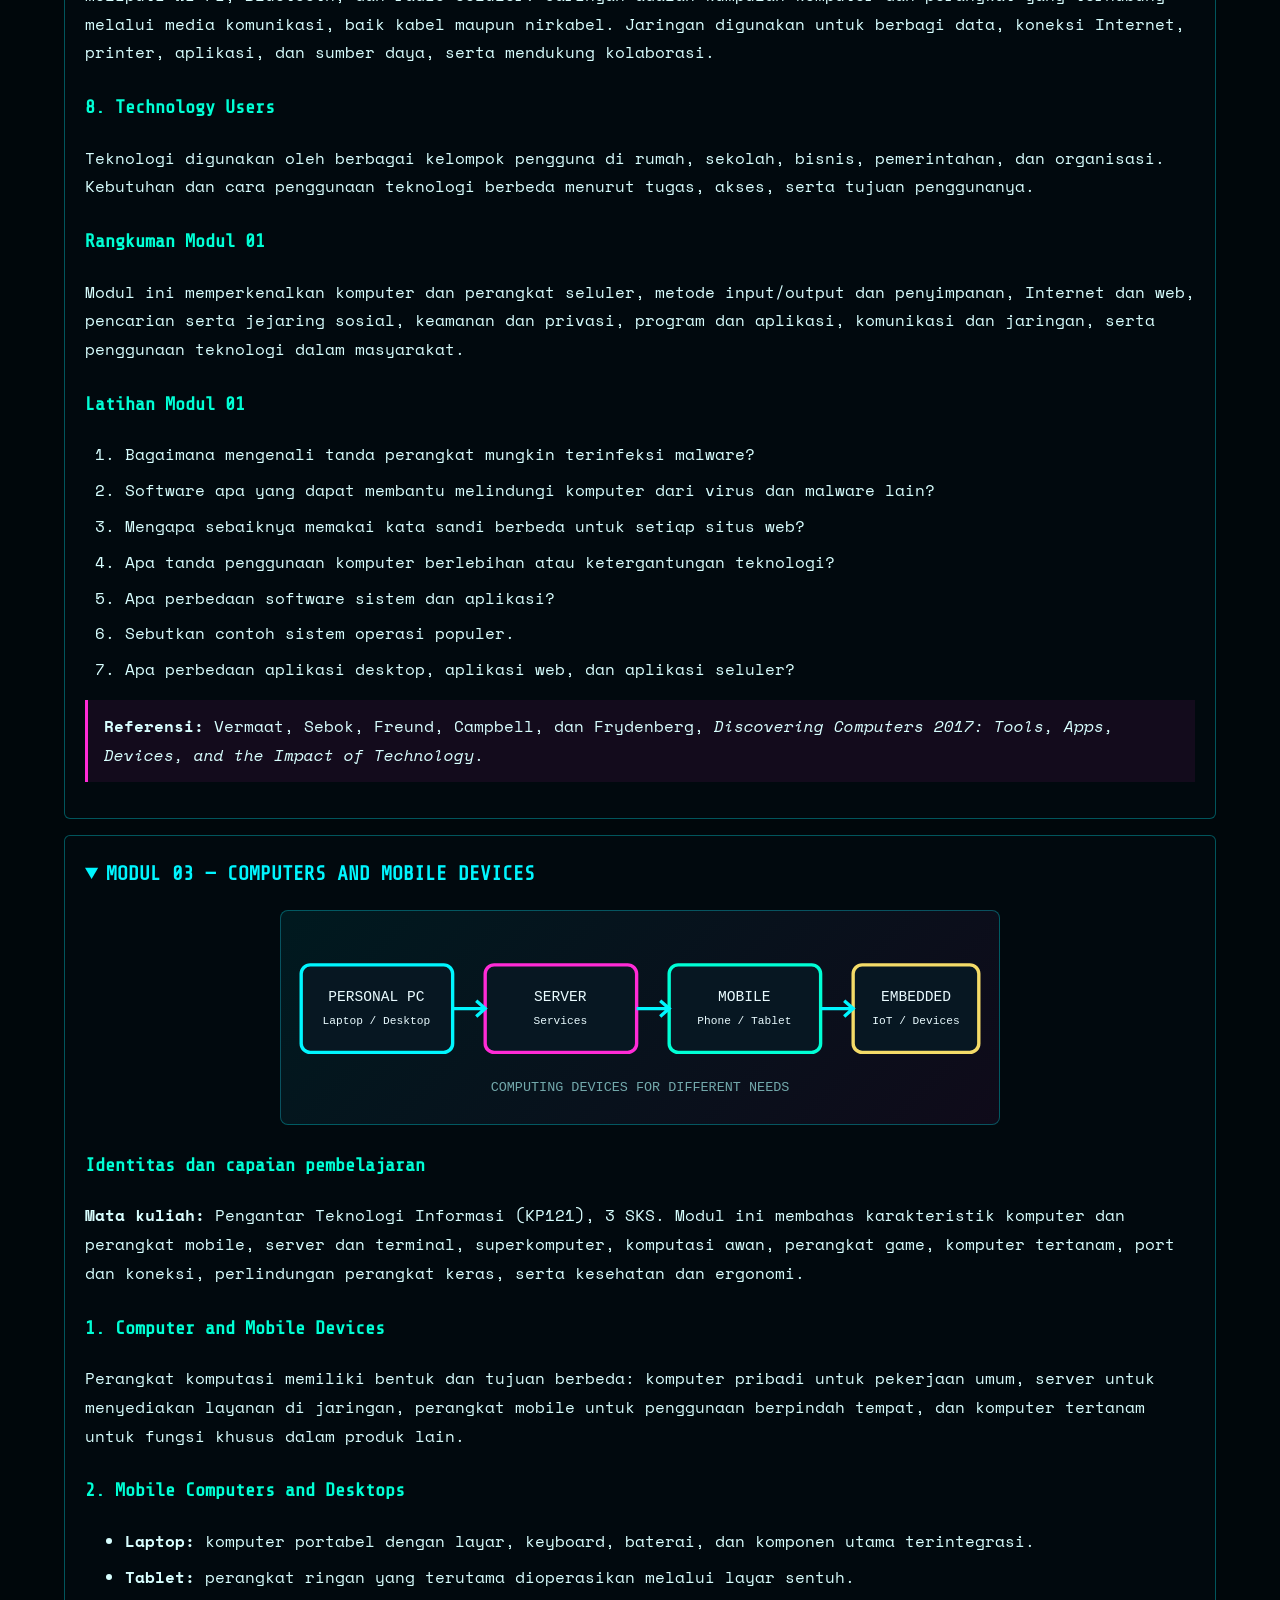
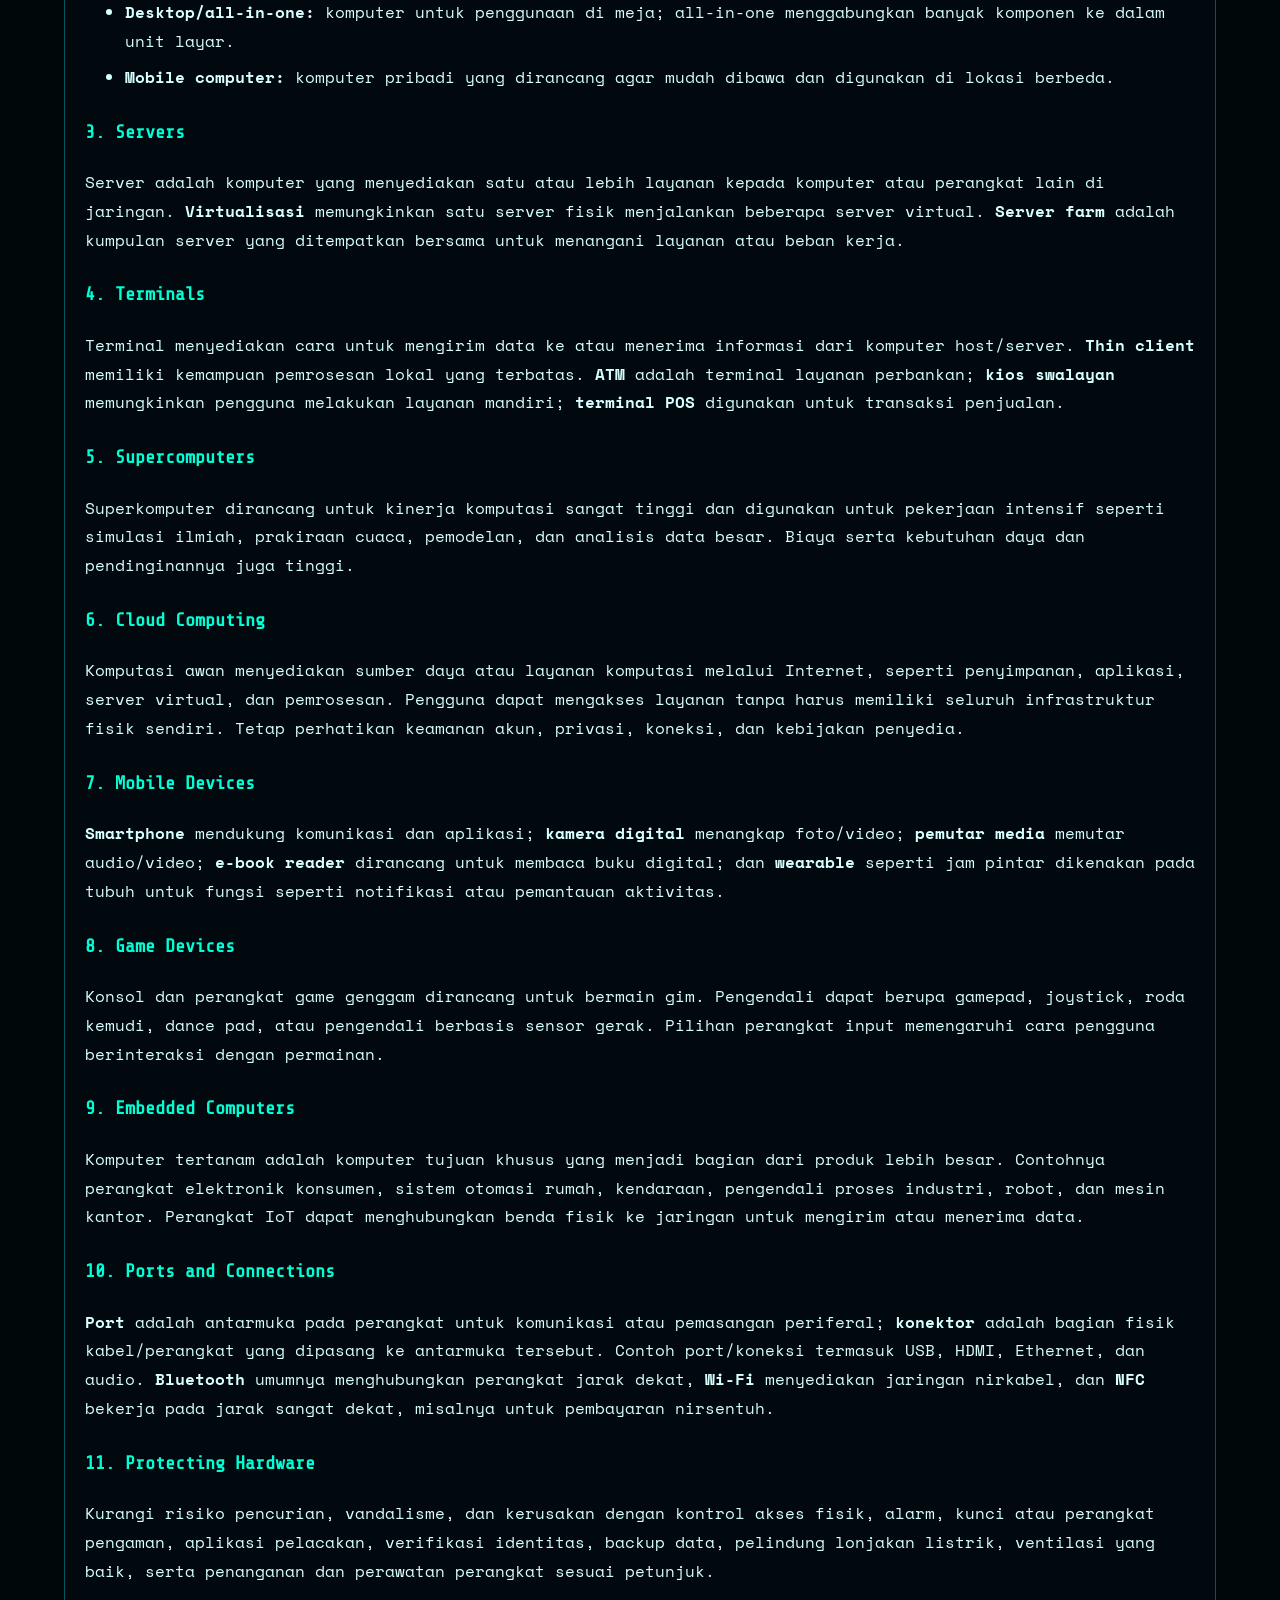
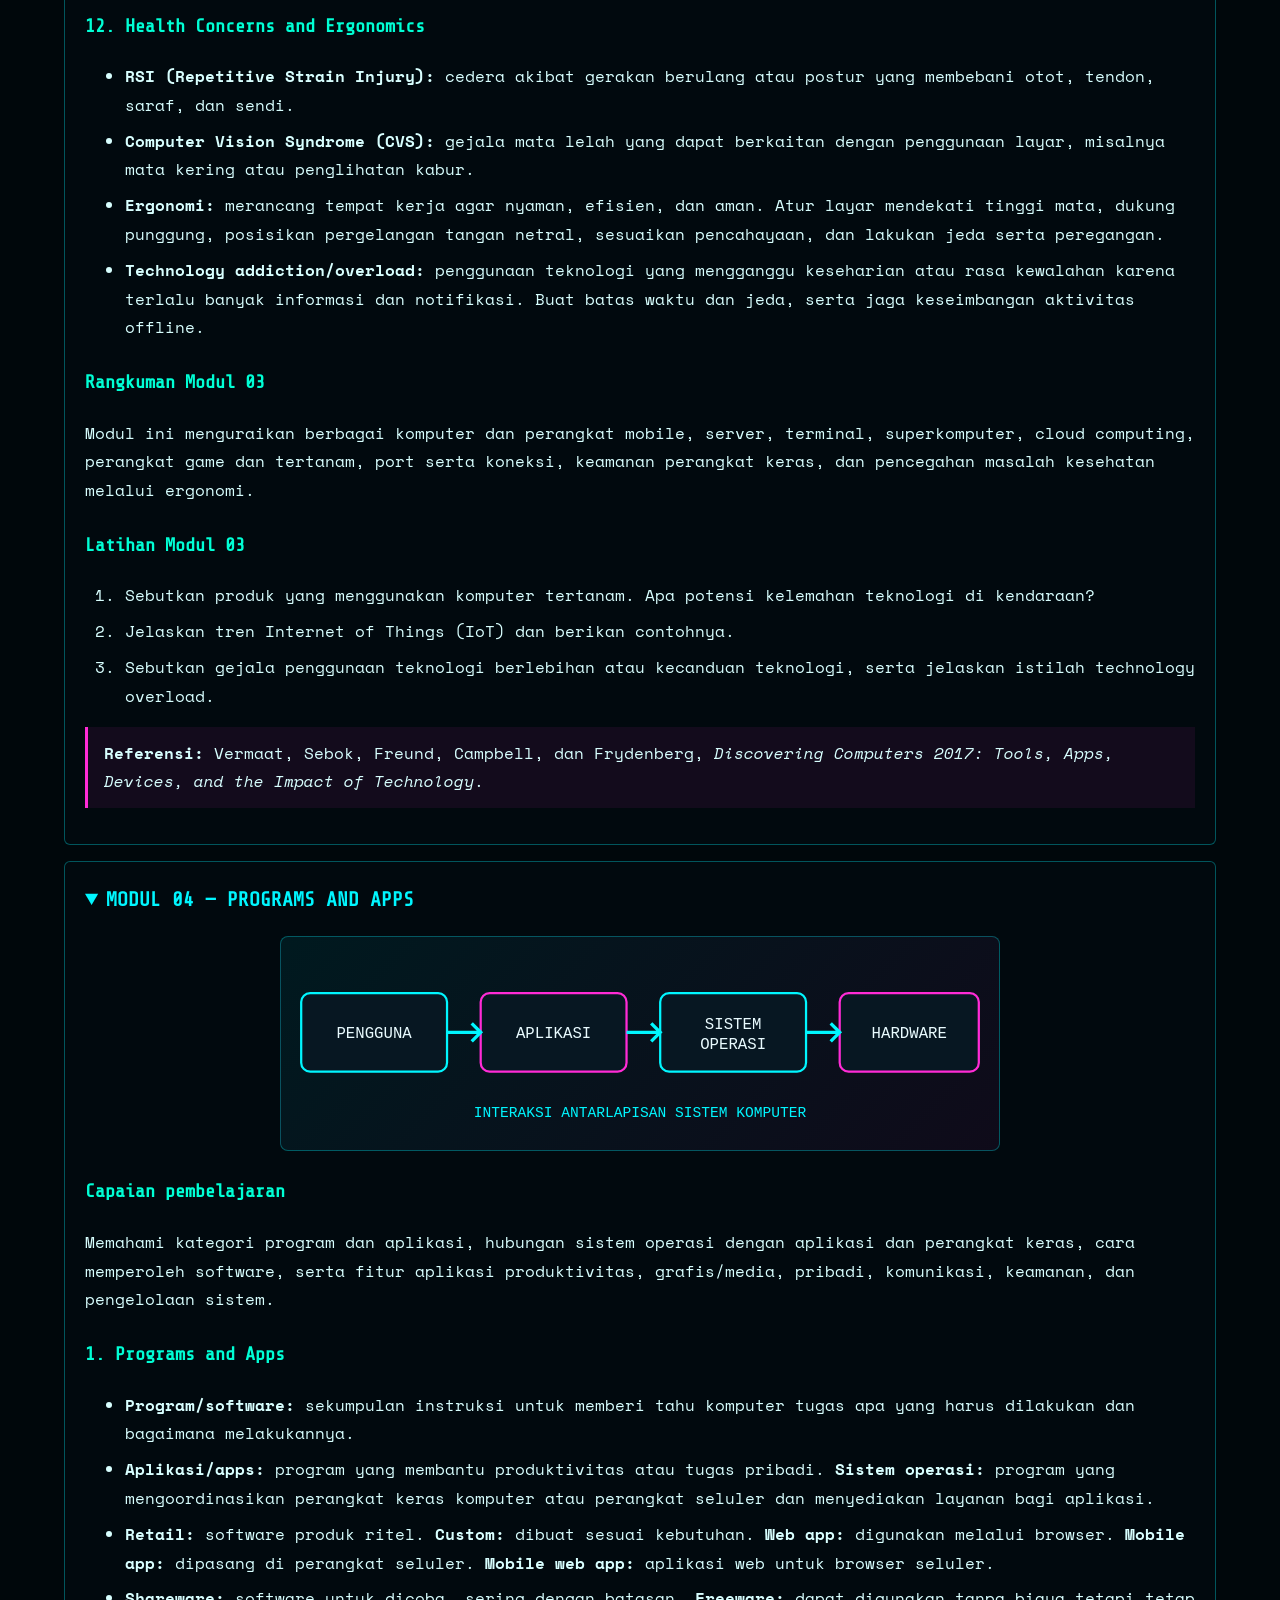
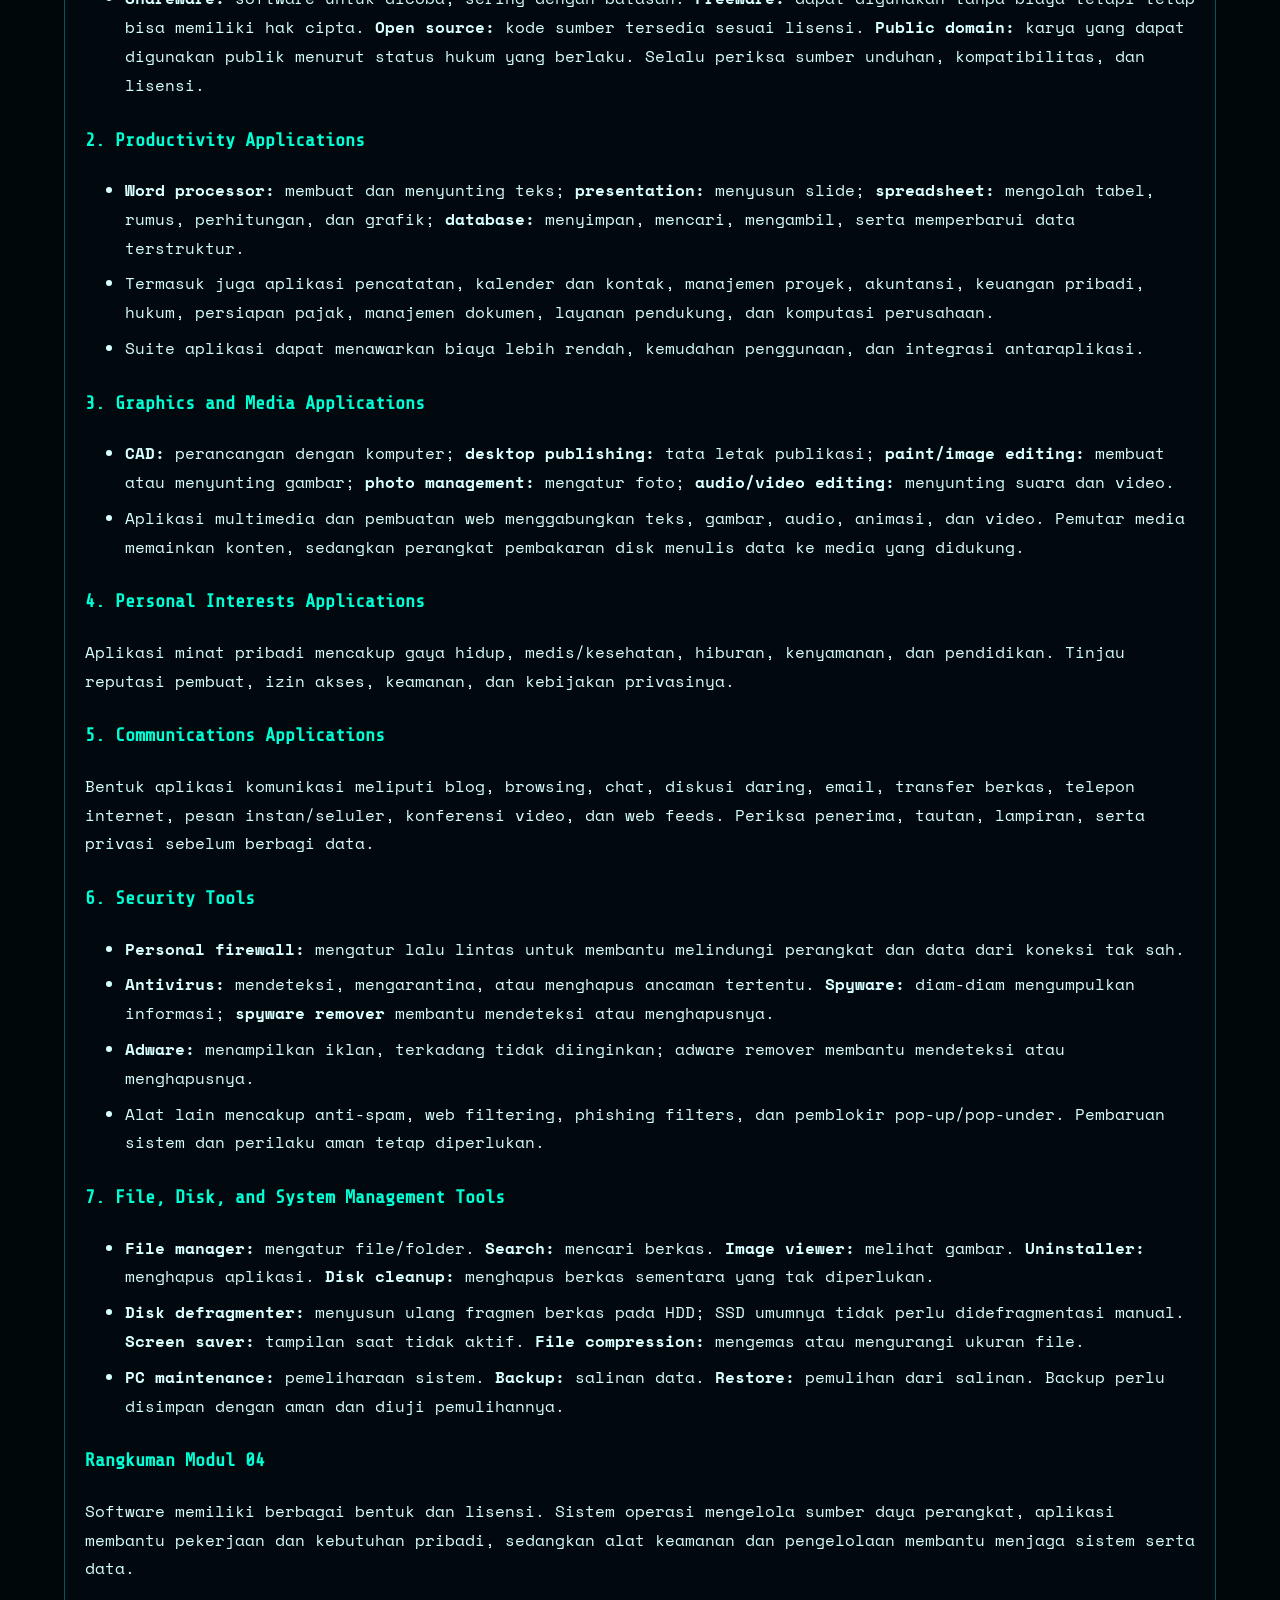
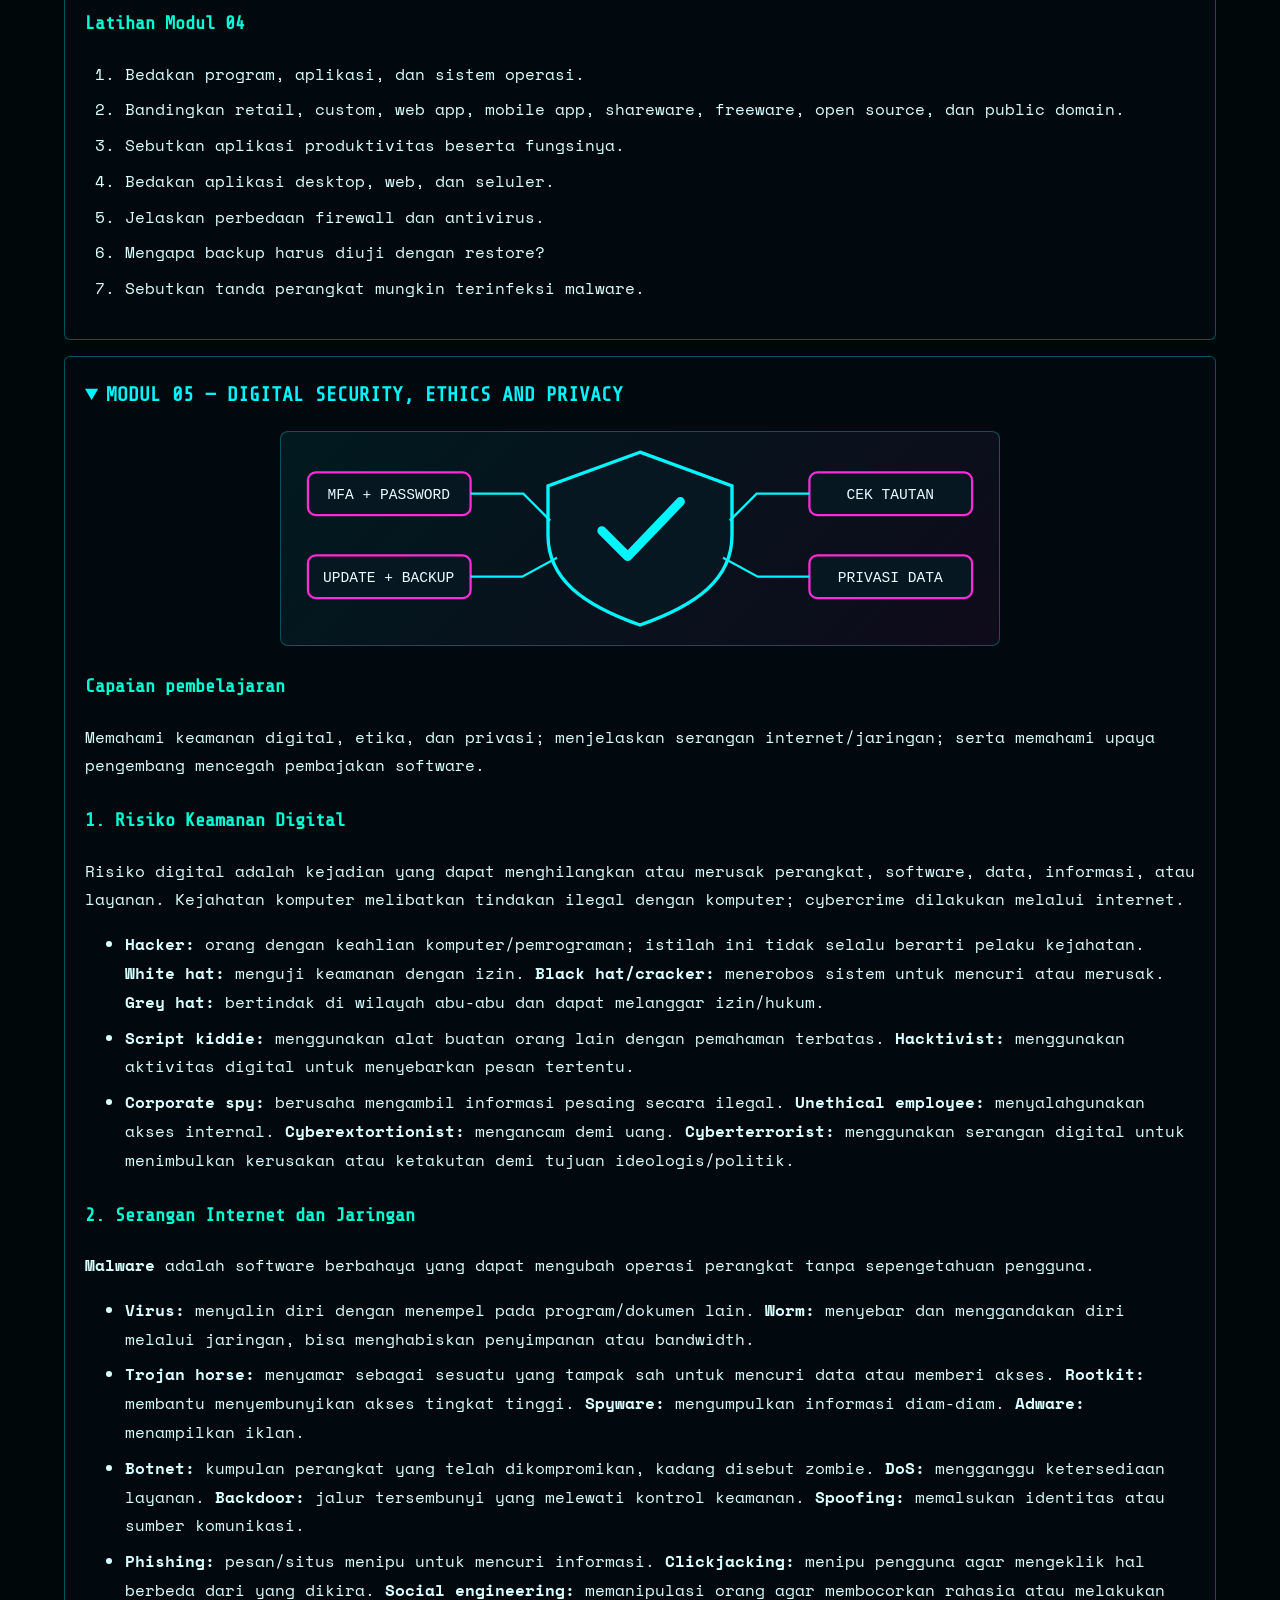
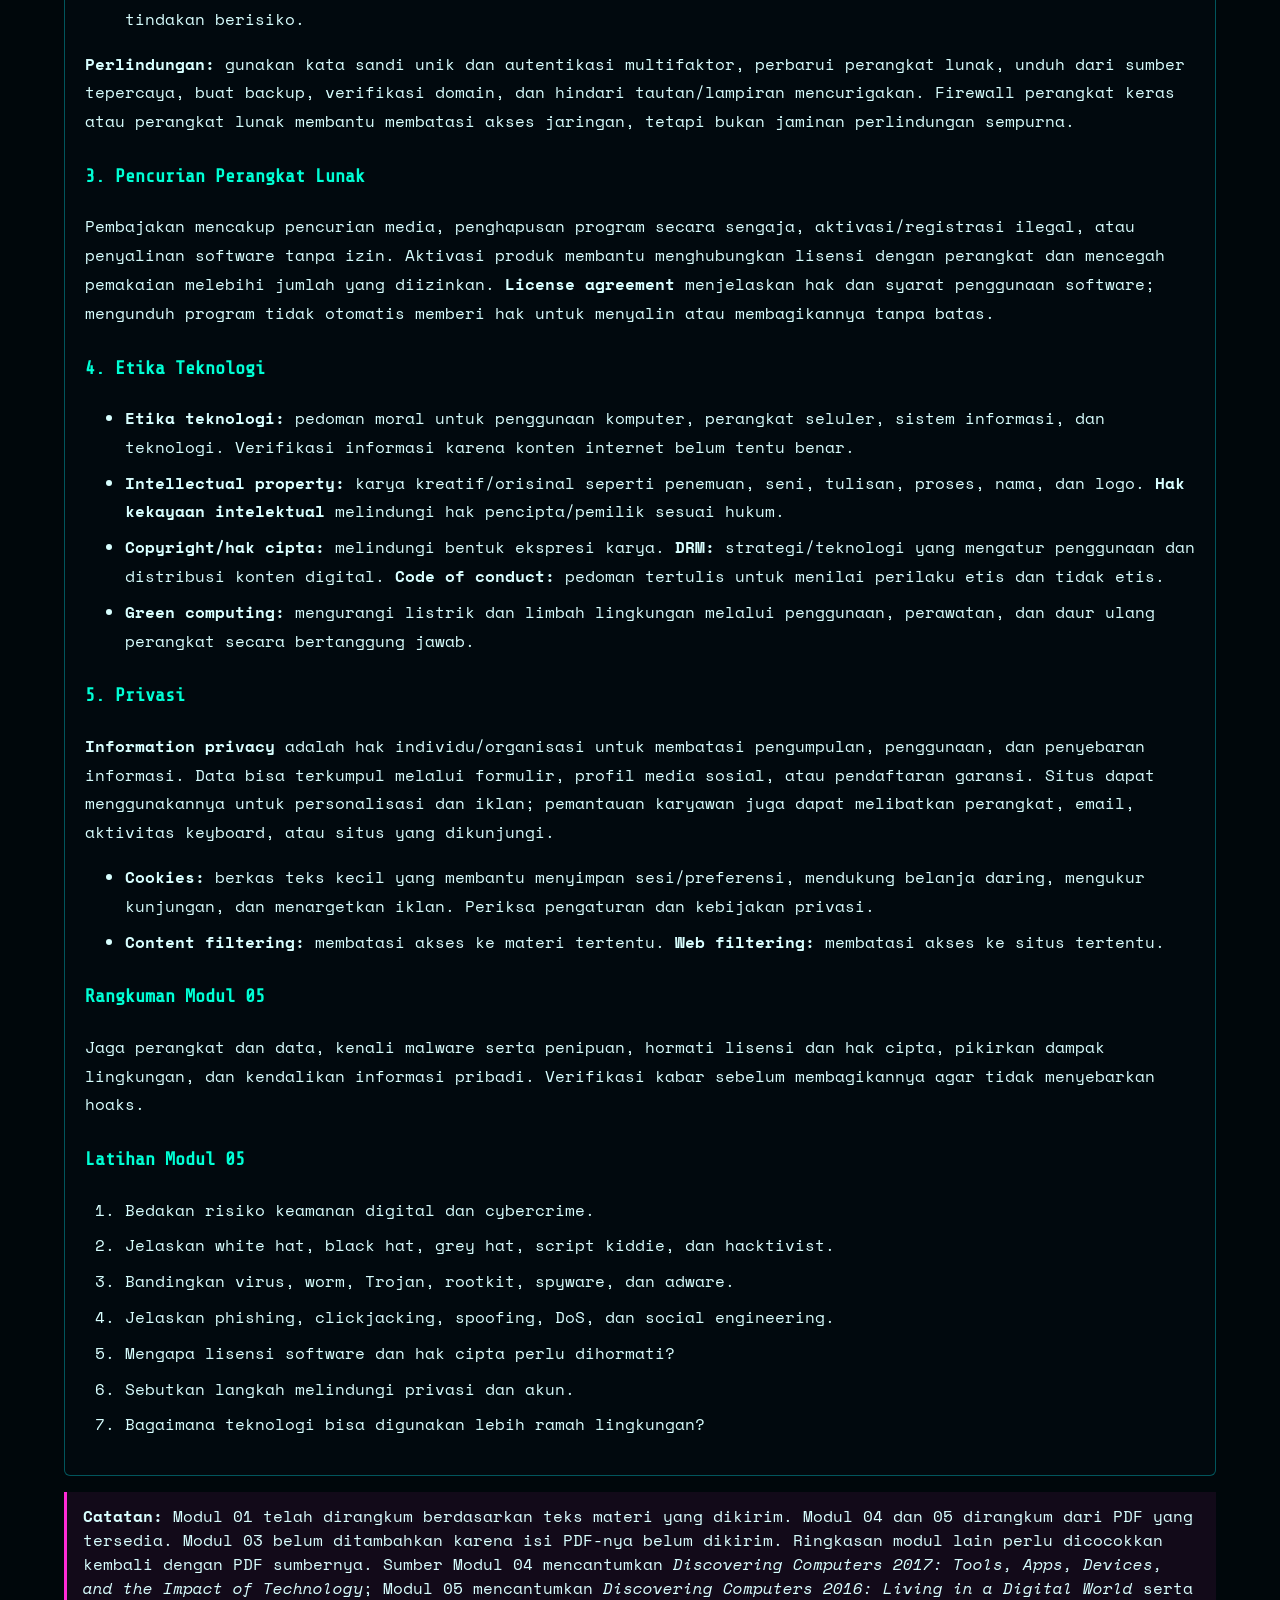
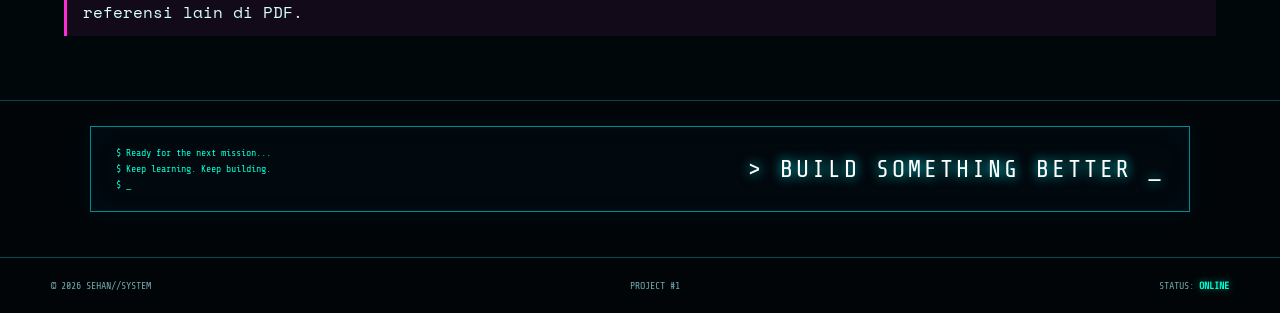
==== commit 5489d8e0: "Add Modul 03 computers and mobile devices study summary" ====
--- a/index.html
+++ b/index.html
@@ -219,8 +219,9 @@
     <section id="materi" class="study-section">
       <p class="eyebrow">&gt; KNOWLEDGE DATABASE / STUDY MODE</p>
       <h2>&gt; MATERI PENGANTAR TEKNOLOGI INFORMASI</h2>
-      <p class="study-intro">Database belajar Pengantar Teknologi Informasi. Modul 01 dirangkum dari materi yang dikirim, sedangkan Modul 04 dan 05 merujuk PDF yang tersedia. Tekan judul modul untuk membuka atau menutup isi. Rangkuman disederhanakan untuk belajar, bukan salinan kata demi kata.</p>
+      <p class="study-intro">Database belajar Pengantar Teknologi Informasi. Modul 01 dan Modul 03 dirangkum dari materi yang dikirim, sedangkan Modul 04 dan 05 merujuk PDF yang tersedia. Tekan judul modul untuk membuka atau menutup isi. Rangkuman disederhanakan untuk belajar, bukan salinan kata demi kata.</p>
       <div class="study-grid">
+        <article class="study-card"><span class="study-tag">MODUL 03</span><h3>Computers and Mobile Devices</h3><svg class="study-illustration" viewBox="0 0 640 250" role="img" aria-label="Ilustrasi laptop, server, smartphone dan perangkat IoT"><g fill="#071722" stroke-width="3"><rect x="28" y="45" width="170" height="105" rx="7" stroke="#00f6ff"/><rect x="42" y="58" width="142" height="78" rx="3" stroke="#00f6ff"/><path d="M15 160h196l-16 16H31z" stroke="#00f6ff"/><rect x="255" y="35" width="85" height="150" rx="7" stroke="#ff2bd6"/><path d="M267 57h61m-61 22h61m-61 22h61m-61 22h61" stroke="#ff2bd6"/><circle cx="297" cy="163" r="4" fill="#ff2bd6" stroke="#ff2bd6"/><rect x="395" y="55" width="90" height="120" rx="7" stroke="#00ffd5"/><path d="M410 75h60m-60 15h60m-60 15h60" stroke="#00ffd5"/><circle cx="435" cy="150" r="5" fill="#00ffd5" stroke="#00ffd5"/><circle cx="565" cy="112" r="43" stroke="#f4db68"/><path d="M535 112h60m-30 -30v60m-20 -50c13 10 13 40 0 50m40 -50c-13 10-13 40 0 50" stroke="#f4db68" fill="none"/></g><g font-family="monospace" font-size="13" text-anchor="middle"><text x="113" y="208" fill="#00f6ff">PC / LAPTOP</text><text x="297" y="208" fill="#ff2bd6">MOBILE</text><text x="440" y="208" fill="#00ffd5">SERVER</text><text x="565" y="208" fill="#f4db68">IoT</text></g></svg><p>Jenis komputer dan server, terminal, superkomputer, cloud computing, perangkat mobile dan game, komputer tertanam, port/koneksi, keamanan perangkat keras, serta ergonomi.</p><a href="#study-modul03">Buka Modul 03 ↓</a></article>
         <article class="study-card"><span class="study-tag">MODUL 01</span><h3>Introducing Today’s Technologies</h3><svg class="study-illustration" viewBox="0 0 640 260" role="img" aria-label="Ilustrasi komputer, perangkat seluler, cloud, dan jaringan"><g fill="#071722" stroke-width="3"><rect x="30" y="45" width="180" height="125" rx="9" stroke="#00f6ff"/><rect x="50" y="63" width="140" height="84" rx="4" stroke="#177e89"/><path d="M120 170v23m-45 0h90" stroke="#00f6ff" stroke-width="6" stroke-linecap="round"/><rect x="245" y="80" width="67" height="118" rx="10" stroke="#ff2bd6"/><rect x="255" y="94" width="47" height="78" rx="3" stroke="#ff2bd6"/><rect x="365" y="90" width="100" height="75" rx="9" stroke="#00ffd5"/><path d="M385 90v-14a30 30 0 0 1 60 0v14" fill="none" stroke="#00ffd5"/><circle cx="415" cy="125" r="12" fill="#00ffd5" stroke="#00ffd5"/><path d="M415 137v12" stroke="#071722" stroke-width="5"/><circle cx="555" cy="126" r="42" stroke="#f4db68"/><path d="M514 126h82m-41 -41v82m-28 -69c18 12 18 55 0 69m56 -69c-18 12-18 55 0 69" stroke="#f4db68" fill="none"/></g><g fill="none" stroke="#00f6ff" stroke-width="3"><path d="M210 112h30m-9 -8 9 8-9 8M312 135h53m-9 -8 9 8-9 8M465 126h48m-9 -8 9 8-9 8"/></g><g font-family="monospace" font-size="13" text-anchor="middle"><text x="120" y="224" fill="#00f6ff">COMPUTERS</text><text x="278" y="224" fill="#ff2bd6">MOBILE</text><text x="415" y="224" fill="#00ffd5">SECURITY</text><text x="555" y="224" fill="#f4db68">NETWORK</text></g></svg><p>Dasar komputer dan perangkat seluler, data dan informasi, input/output/penyimpanan, web dan Internet, keamanan digital, software, jaringan, serta penggunaan teknologi.</p><a href="#study-modul01">Buka Modul 01 ↓</a></article>
         <article class="study-card"><span class="study-tag">MODUL 02</span><h3>Internet, Websites & Media</h3><svg class="study-illustration" viewBox="0 0 640 260" role="img" aria-label="Ilustrasi jaringan Internet, website, layanan, dan media digital"><g fill="none" stroke="#00f6ff" stroke-width="3"><path d="M155 130L288 68M155 130L288 194M155 130h133M352 68l130 62M352 194l130-64M352 130h130"/></g><circle cx="140" cy="130" r="48" fill="#071722" stroke="#00ffd5" stroke-width="3"/><text x="140" y="126" text-anchor="middle" fill="#00ffd5" font-size="15" font-family="monospace">USER</text><text x="140" y="146" text-anchor="middle" fill="#73a9ac" font-size="10" font-family="monospace">DEVICE</text><circle cx="320" cy="130" r="66" fill="#0b2633" stroke="#00f6ff" stroke-width="4"/><circle cx="320" cy="130" r="29" fill="none" stroke="#00ffd5" stroke-width="2"/><path d="M258 130h124M320 68v124M280 84c25 15 25 77 0 92M360 84c-25 15-25 77 0 92" stroke="#00ffd5" stroke-width="2" fill="none"/><text x="320" y="126" text-anchor="middle" fill="#00f6ff" font-size="14" font-family="monospace">INTERNET</text><text x="320" y="145" text-anchor="middle" fill="#73a9ac" font-size="9" font-family="monospace">NETWORK</text><g font-family="monospace" text-anchor="middle" font-size="13"><rect x="500" y="46" width="100" height="42" rx="7" fill="#071722" stroke="#ff2bd6"/><text x="550" y="72" fill="#ff2bd6">WWW</text><rect x="500" y="109" width="100" height="42" rx="7" fill="#071722" stroke="#00ffd5"/><text x="550" y="135" fill="#00ffd5">SERVICES</text><rect x="500" y="172" width="100" height="42" rx="7" fill="#071722" stroke="#f4db68"/><text x="550" y="198" fill="#f4db68">MEDIA</text></g></svg><p>Evolusi Internet, koneksi, WWW, IP dan domain, pencarian efektif, jenis website, media digital, layanan online, dan netiket.</p><a href="materi.html#modul02">Buka Modul 02 ↗</a> · <a href="TTI-2.pdf" target="_blank" rel="noreferrer">PDF ↗</a></article>
         <article class="study-card"><span class="study-tag">MODUL 04</span><h3>Programs and Apps</h3><svg class="study-illustration" viewBox="0 0 640 260" role="img" aria-label="Ilustrasi komputer dan aplikasi yang saling terhubung"><rect x="35" y="35" width="285" height="170" rx="12" fill="#071722" stroke="#00f6ff" stroke-width="3"/><rect x="55" y="55" width="245" height="125" rx="5" fill="#0b2633" stroke="#177e89"/><path d="M85 95h95m-95 22h140m-140 22h70" stroke="#00f6ff" stroke-width="6" stroke-linecap="round"/><path d="M145 205v18m-45 0h90" stroke="#00f6ff" stroke-width="7" stroke-linecap="round"/><g fill="#ff2bd6" stroke="#ff2bd6"><rect x="380" y="42" width="70" height="70" rx="12" fill="#25102b"/><rect x="475" y="42" width="70" height="70" rx="12" fill="#25102b"/><rect x="380" y="135" width="70" height="70" rx="12" fill="#25102b"/><rect x="475" y="135" width="70" height="70" rx="12" fill="#25102b"/></g><g fill="none" stroke="#00f6ff" stroke-width="4" stroke-linecap="round"><path d="M400 77h30m-15 -15v30M495 65h30v24h-30zM399 169h32v26h-32zM494 158h32v33h-32z"/><path d="M320 120h35m0 0-9 -8m9 8-9 8"/></g><text x="180" y="248" text-anchor="middle" fill="#00f6ff" font-size="16" font-family="monospace">SYSTEM + SOFTWARE</text><text x="462" y="238" text-anchor="middle" fill="#ff2bd6" font-size="16" font-family="monospace">APPS</text></svg><p>Software, sistem operasi, jenis aplikasi dan lisensi, produktivitas, grafis/media, komunikasi, alat keamanan, serta pengelolaan sistem.</p><a href="#study-modul04">Buka Modul 04 ↓</a></article>
@@ -273,6 +274,42 @@
         <p class="study-note"><b>Referensi:</b> Vermaat, Sebok, Freund, Campbell, dan Frydenberg, <i>Discovering Computers 2017: Tools, Apps, Devices, and the Impact of Technology</i>.</p>
       </details>
       
+      <details class="study-module" id="study-modul03" open>
+        <summary>MODUL 03 — COMPUTERS AND MOBILE DEVICES</summary>
+        <svg class="study-illustration" viewBox="0 0 640 190" role="img" aria-label="Diagram kategori perangkat komputasi"><g font-family="monospace" text-anchor="middle"><rect x="18" y="48" width="135" height="78" rx="8" fill="#071722" stroke="#00f6ff" stroke-width="3"/><rect x="182" y="48" width="135" height="78" rx="8" fill="#071722" stroke="#ff2bd6" stroke-width="3"/><rect x="346" y="48" width="135" height="78" rx="8" fill="#071722" stroke="#00ffd5" stroke-width="3"/><rect x="510" y="48" width="112" height="78" rx="8" fill="#071722" stroke="#f4db68" stroke-width="3"/><g fill="#e9fbff" font-size="13"><text x="85" y="80">PERSONAL PC</text><text x="85" y="101" font-size="10">Laptop / Desktop</text><text x="249" y="80">SERVER</text><text x="249" y="101" font-size="10">Services</text><text x="413" y="80">MOBILE</text><text x="413" y="101" font-size="10">Phone / Tablet</text><text x="566" y="80">EMBEDDED</text><text x="566" y="101" font-size="10">IoT / Devices</text></g><path d="M153 87h29m-8 -7 8 7-8 7M317 87h29m-8 -7 8 7-8 7M481 87h29m-8 -7 8 7-8 7" fill="none" stroke="#00f6ff" stroke-width="3"/><text x="320" y="160" fill="#73a9ac" font-size="12">COMPUTING DEVICES FOR DIFFERENT NEEDS</text></g></svg>
+        <h3>Identitas dan capaian pembelajaran</h3>
+        <p><b>Mata kuliah:</b> Pengantar Teknologi Informasi (KP121), 3 SKS. Modul ini membahas karakteristik komputer dan perangkat mobile, server dan terminal, superkomputer, komputasi awan, perangkat game, komputer tertanam, port dan koneksi, perlindungan perangkat keras, serta kesehatan dan ergonomi.</p>
+        <h3>1. Computer and Mobile Devices</h3>
+        <p>Perangkat komputasi memiliki bentuk dan tujuan berbeda: komputer pribadi untuk pekerjaan umum, server untuk menyediakan layanan di jaringan, perangkat mobile untuk penggunaan berpindah tempat, dan komputer tertanam untuk fungsi khusus dalam produk lain.</p>
+        <h3>2. Mobile Computers and Desktops</h3>
+        <ul><li><b>Laptop:</b> komputer portabel dengan layar, keyboard, baterai, dan komponen utama terintegrasi.</li><li><b>Tablet:</b> perangkat ringan yang terutama dioperasikan melalui layar sentuh.</li><li><b>Desktop/all-in-one:</b> komputer untuk penggunaan di meja; all-in-one menggabungkan banyak komponen ke dalam unit layar.</li><li><b>Mobile computer:</b> komputer pribadi yang dirancang agar mudah dibawa dan digunakan di lokasi berbeda.</li></ul>
+        <h3>3. Servers</h3>
+        <p>Server adalah komputer yang menyediakan satu atau lebih layanan kepada komputer atau perangkat lain di jaringan. <b>Virtualisasi</b> memungkinkan satu server fisik menjalankan beberapa server virtual. <b>Server farm</b> adalah kumpulan server yang ditempatkan bersama untuk menangani layanan atau beban kerja.</p>
+        <h3>4. Terminals</h3>
+        <p>Terminal menyediakan cara untuk mengirim data ke atau menerima informasi dari komputer host/server. <b>Thin client</b> memiliki kemampuan pemrosesan lokal yang terbatas. <b>ATM</b> adalah terminal layanan perbankan; <b>kios swalayan</b> memungkinkan pengguna melakukan layanan mandiri; <b>terminal POS</b> digunakan untuk transaksi penjualan.</p>
+        <h3>5. Supercomputers</h3>
+        <p>Superkomputer dirancang untuk kinerja komputasi sangat tinggi dan digunakan untuk pekerjaan intensif seperti simulasi ilmiah, prakiraan cuaca, pemodelan, dan analisis data besar. Biaya serta kebutuhan daya dan pendinginannya juga tinggi.</p>
+        <h3>6. Cloud Computing</h3>
+        <p>Komputasi awan menyediakan sumber daya atau layanan komputasi melalui Internet, seperti penyimpanan, aplikasi, server virtual, dan pemrosesan. Pengguna dapat mengakses layanan tanpa harus memiliki seluruh infrastruktur fisik sendiri. Tetap perhatikan keamanan akun, privasi, koneksi, dan kebijakan penyedia.</p>
+        <h3>7. Mobile Devices</h3>
+        <p><b>Smartphone</b> mendukung komunikasi dan aplikasi; <b>kamera digital</b> menangkap foto/video; <b>pemutar media</b> memutar audio/video; <b>e-book reader</b> dirancang untuk membaca buku digital; dan <b>wearable</b> seperti jam pintar dikenakan pada tubuh untuk fungsi seperti notifikasi atau pemantauan aktivitas.</p>
+        <h3>8. Game Devices</h3>
+        <p>Konsol dan perangkat game genggam dirancang untuk bermain gim. Pengendali dapat berupa gamepad, joystick, roda kemudi, dance pad, atau pengendali berbasis sensor gerak. Pilihan perangkat input memengaruhi cara pengguna berinteraksi dengan permainan.</p>
+        <h3>9. Embedded Computers</h3>
+        <p>Komputer tertanam adalah komputer tujuan khusus yang menjadi bagian dari produk lebih besar. Contohnya perangkat elektronik konsumen, sistem otomasi rumah, kendaraan, pengendali proses industri, robot, dan mesin kantor. Perangkat IoT dapat menghubungkan benda fisik ke jaringan untuk mengirim atau menerima data.</p>
+        <h3>10. Ports and Connections</h3>
+        <p><b>Port</b> adalah antarmuka pada perangkat untuk komunikasi atau pemasangan periferal; <b>konektor</b> adalah bagian fisik kabel/perangkat yang dipasang ke antarmuka tersebut. Contoh port/koneksi termasuk USB, HDMI, Ethernet, dan audio. <b>Bluetooth</b> umumnya menghubungkan perangkat jarak dekat, <b>Wi-Fi</b> menyediakan jaringan nirkabel, dan <b>NFC</b> bekerja pada jarak sangat dekat, misalnya untuk pembayaran nirsentuh.</p>
+        <h3>11. Protecting Hardware</h3>
+        <p>Kurangi risiko pencurian, vandalisme, dan kerusakan dengan kontrol akses fisik, alarm, kunci atau perangkat pengaman, aplikasi pelacakan, verifikasi identitas, backup data, pelindung lonjakan listrik, ventilasi yang baik, serta penanganan dan perawatan perangkat sesuai petunjuk.</p>
+        <h3>12. Health Concerns and Ergonomics</h3>
+        <ul><li><b>RSI (Repetitive Strain Injury):</b> cedera akibat gerakan berulang atau postur yang membebani otot, tendon, saraf, dan sendi.</li><li><b>Computer Vision Syndrome (CVS):</b> gejala mata lelah yang dapat berkaitan dengan penggunaan layar, misalnya mata kering atau penglihatan kabur.</li><li><b>Ergonomi:</b> merancang tempat kerja agar nyaman, efisien, dan aman. Atur layar mendekati tinggi mata, dukung punggung, posisikan pergelangan tangan netral, sesuaikan pencahayaan, dan lakukan jeda serta peregangan.</li><li><b>Technology addiction/overload:</b> penggunaan teknologi yang mengganggu keseharian atau rasa kewalahan karena terlalu banyak informasi dan notifikasi. Buat batas waktu dan jeda, serta jaga keseimbangan aktivitas offline.</li></ul>
+        <h3>Rangkuman Modul 03</h3>
+        <p>Modul ini menguraikan berbagai komputer dan perangkat mobile, server, terminal, superkomputer, cloud computing, perangkat game dan tertanam, port serta koneksi, keamanan perangkat keras, dan pencegahan masalah kesehatan melalui ergonomi.</p>
+        <h3>Latihan Modul 03</h3>
+        <ol><li>Sebutkan produk yang menggunakan komputer tertanam. Apa potensi kelemahan teknologi di kendaraan?</li><li>Jelaskan tren Internet of Things (IoT) dan berikan contohnya.</li><li>Sebutkan gejala penggunaan teknologi berlebihan atau kecanduan teknologi, serta jelaskan istilah technology overload.</li></ol>
+        <p class="study-note"><b>Referensi:</b> Vermaat, Sebok, Freund, Campbell, dan Frydenberg, <i>Discovering Computers 2017: Tools, Apps, Devices, and the Impact of Technology</i>.</p>
+      </details>
+      
       <details class="study-module" id="study-modul04" open>
         <summary>MODUL 04 — PROGRAMS AND APPS</summary><svg class="study-illustration" viewBox="0 0 640 190" role="img" aria-label="Diagram alur pengguna, aplikasi, sistem operasi, dan perangkat keras"><g font-family="monospace" text-anchor="middle"><rect x="18" y="50" width="130" height="70" rx="8" fill="#071722" stroke="#00f6ff" stroke-width="2"/><rect x="178" y="50" width="130" height="70" rx="8" fill="#071722" stroke="#ff2bd6" stroke-width="2"/><rect x="338" y="50" width="130" height="70" rx="8" fill="#071722" stroke="#00f6ff" stroke-width="2"/><rect x="498" y="50" width="124" height="70" rx="8" fill="#071722" stroke="#ff2bd6" stroke-width="2"/><g fill="#e9fbff" font-size="14"><text x="83" y="90">PENGGUNA</text><text x="243" y="90">APLIKASI</text><text x="403" y="82">SISTEM</text><text x="403" y="100">OPERASI</text><text x="560" y="90">HARDWARE</text></g><g stroke="#00f6ff" stroke-width="3" fill="none"><path d="M148 85h30m-8 -8 8 8-8 8M308 85h30m-8 -8 8 8-8 8M468 85h30m-8 -8 8 8-8 8"/></g><text x="320" y="160" fill="#00f6ff" font-size="13">INTERAKSI ANTARLAPISAN SISTEM KOMPUTER</text></g></svg>
         <h3>Capaian pembelajaran</h3>
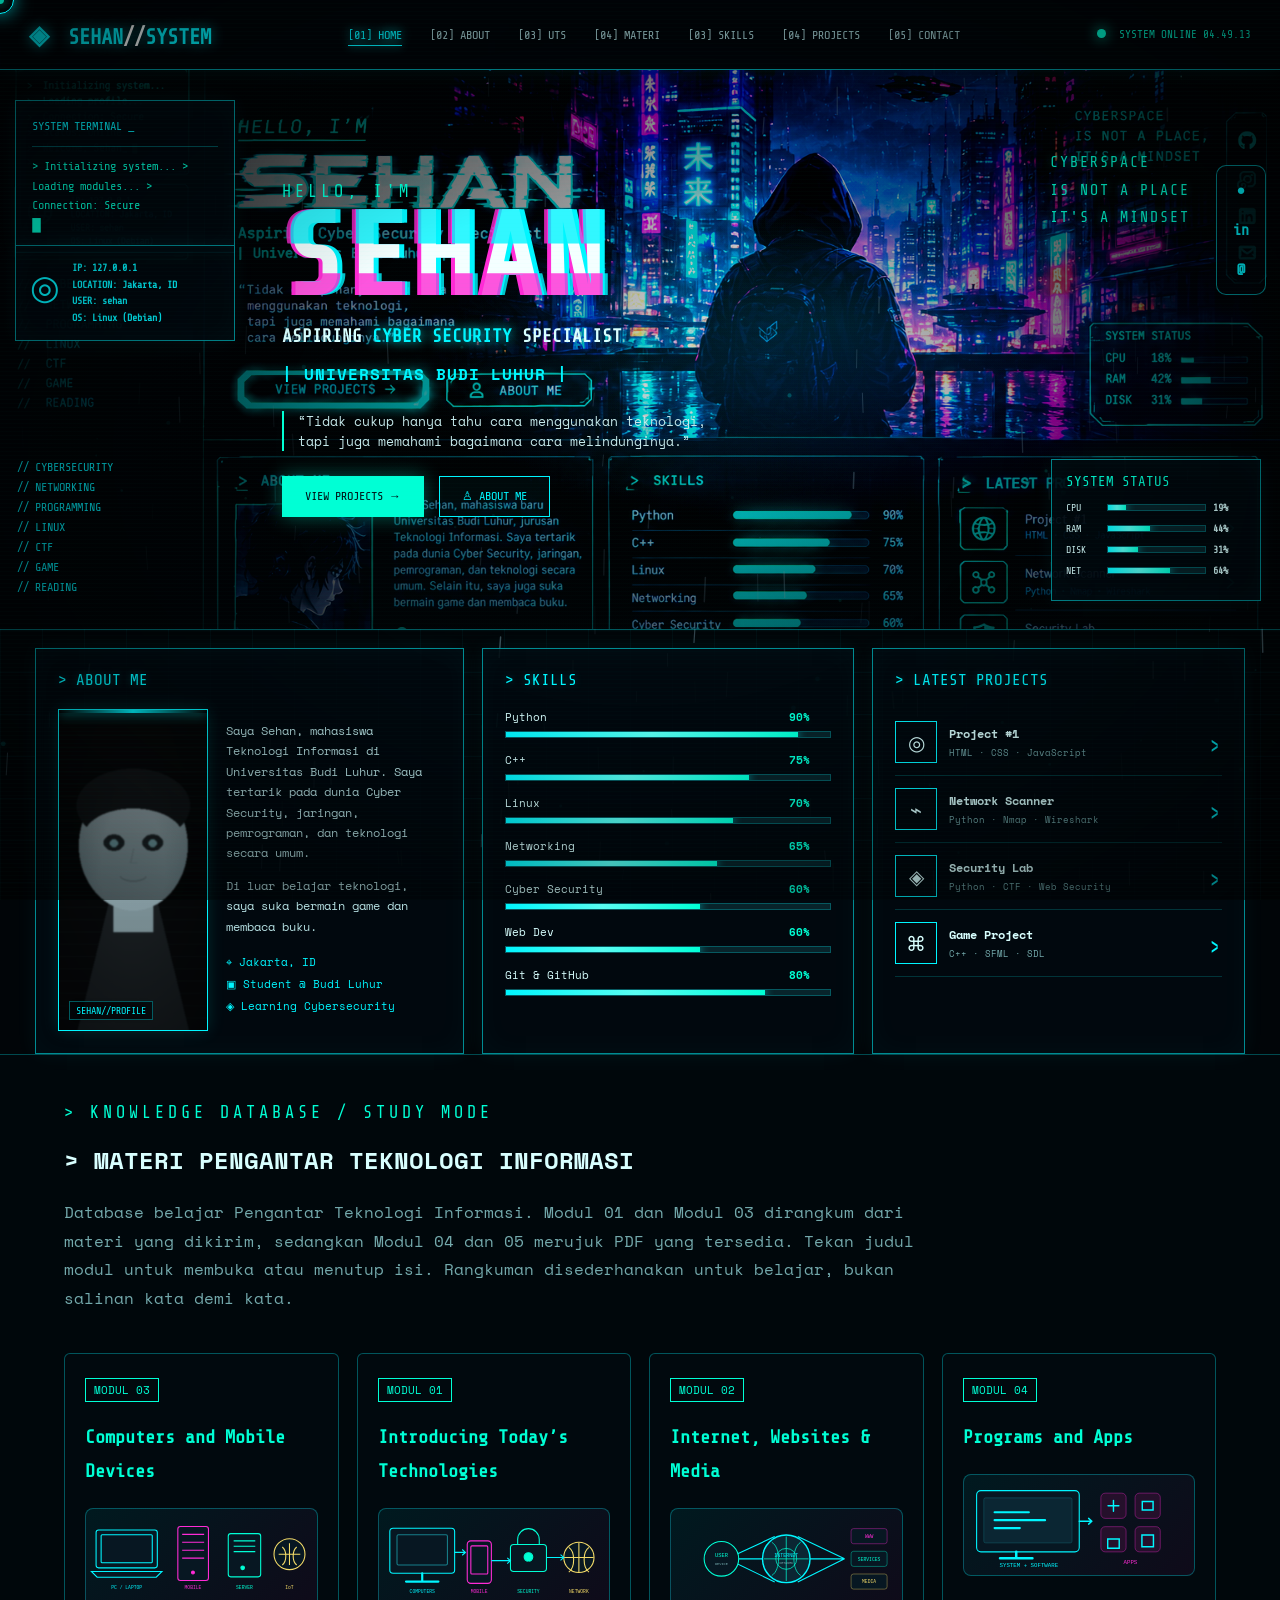
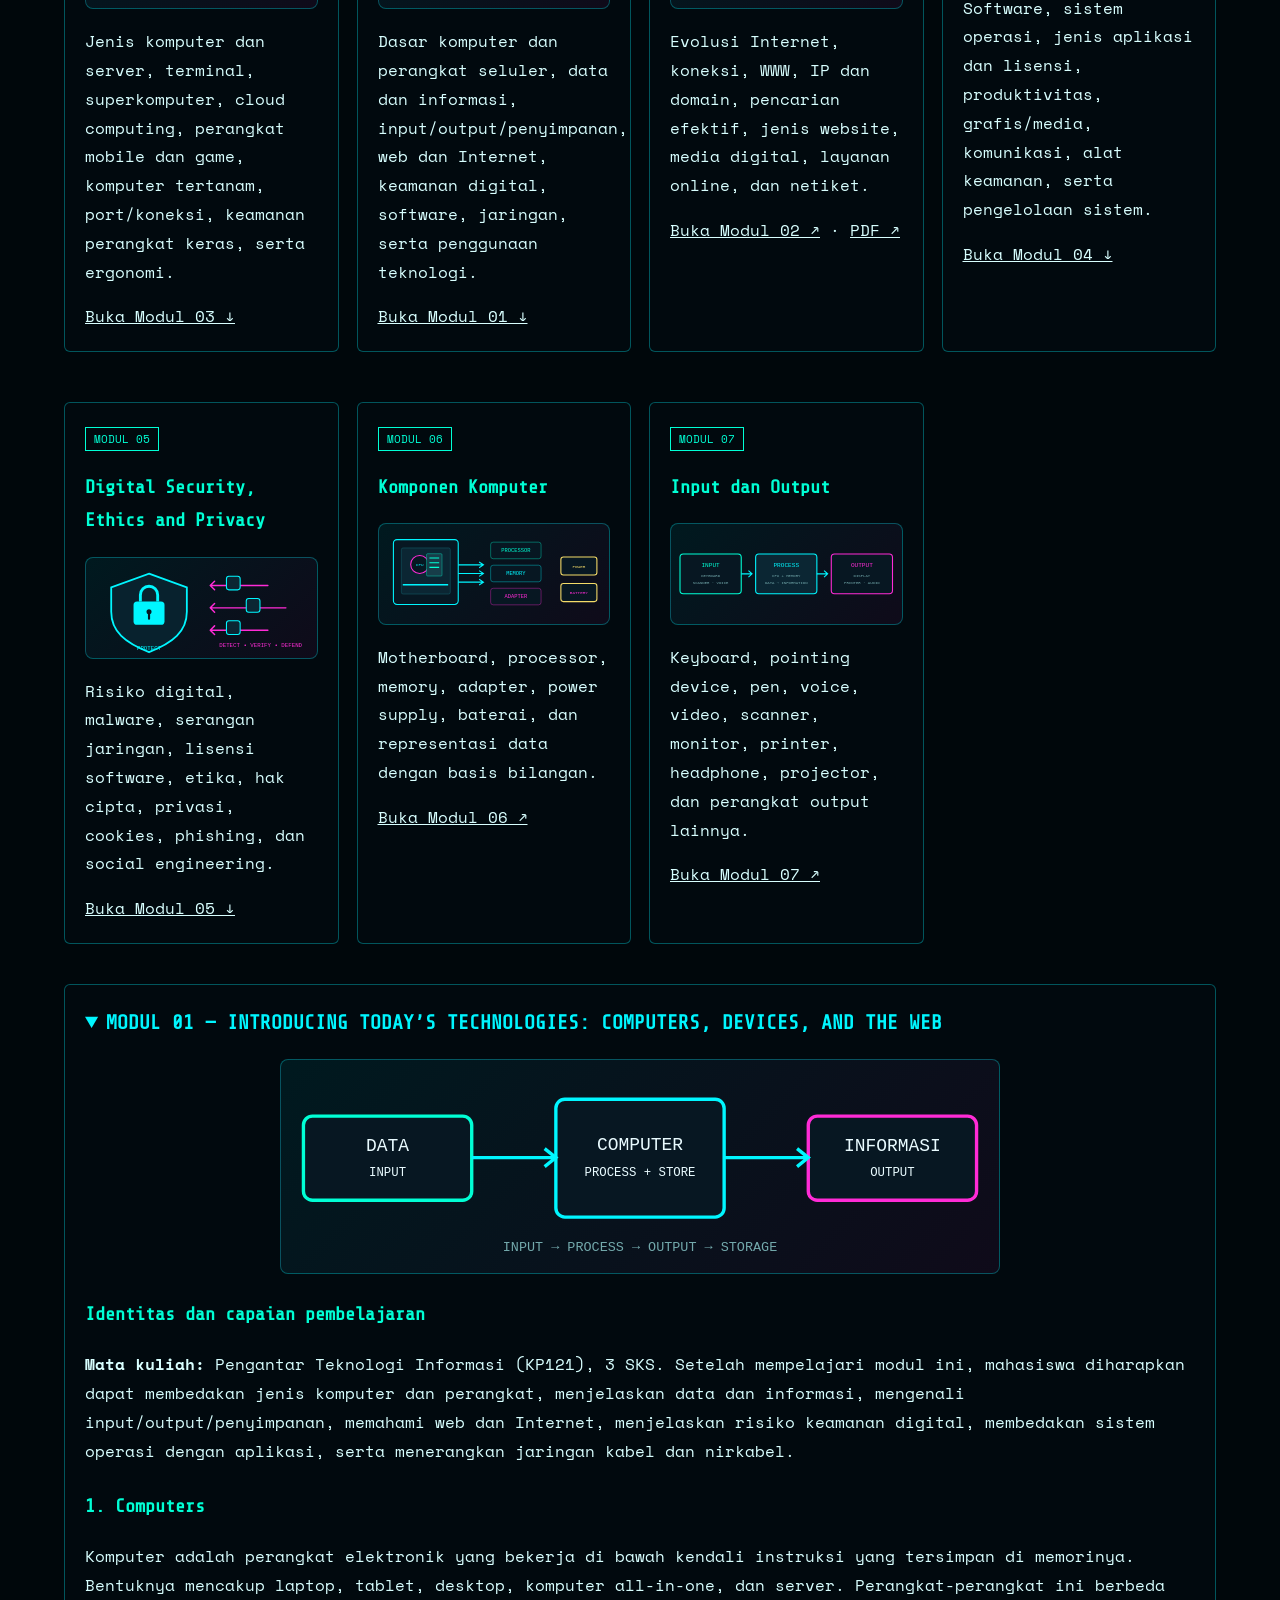
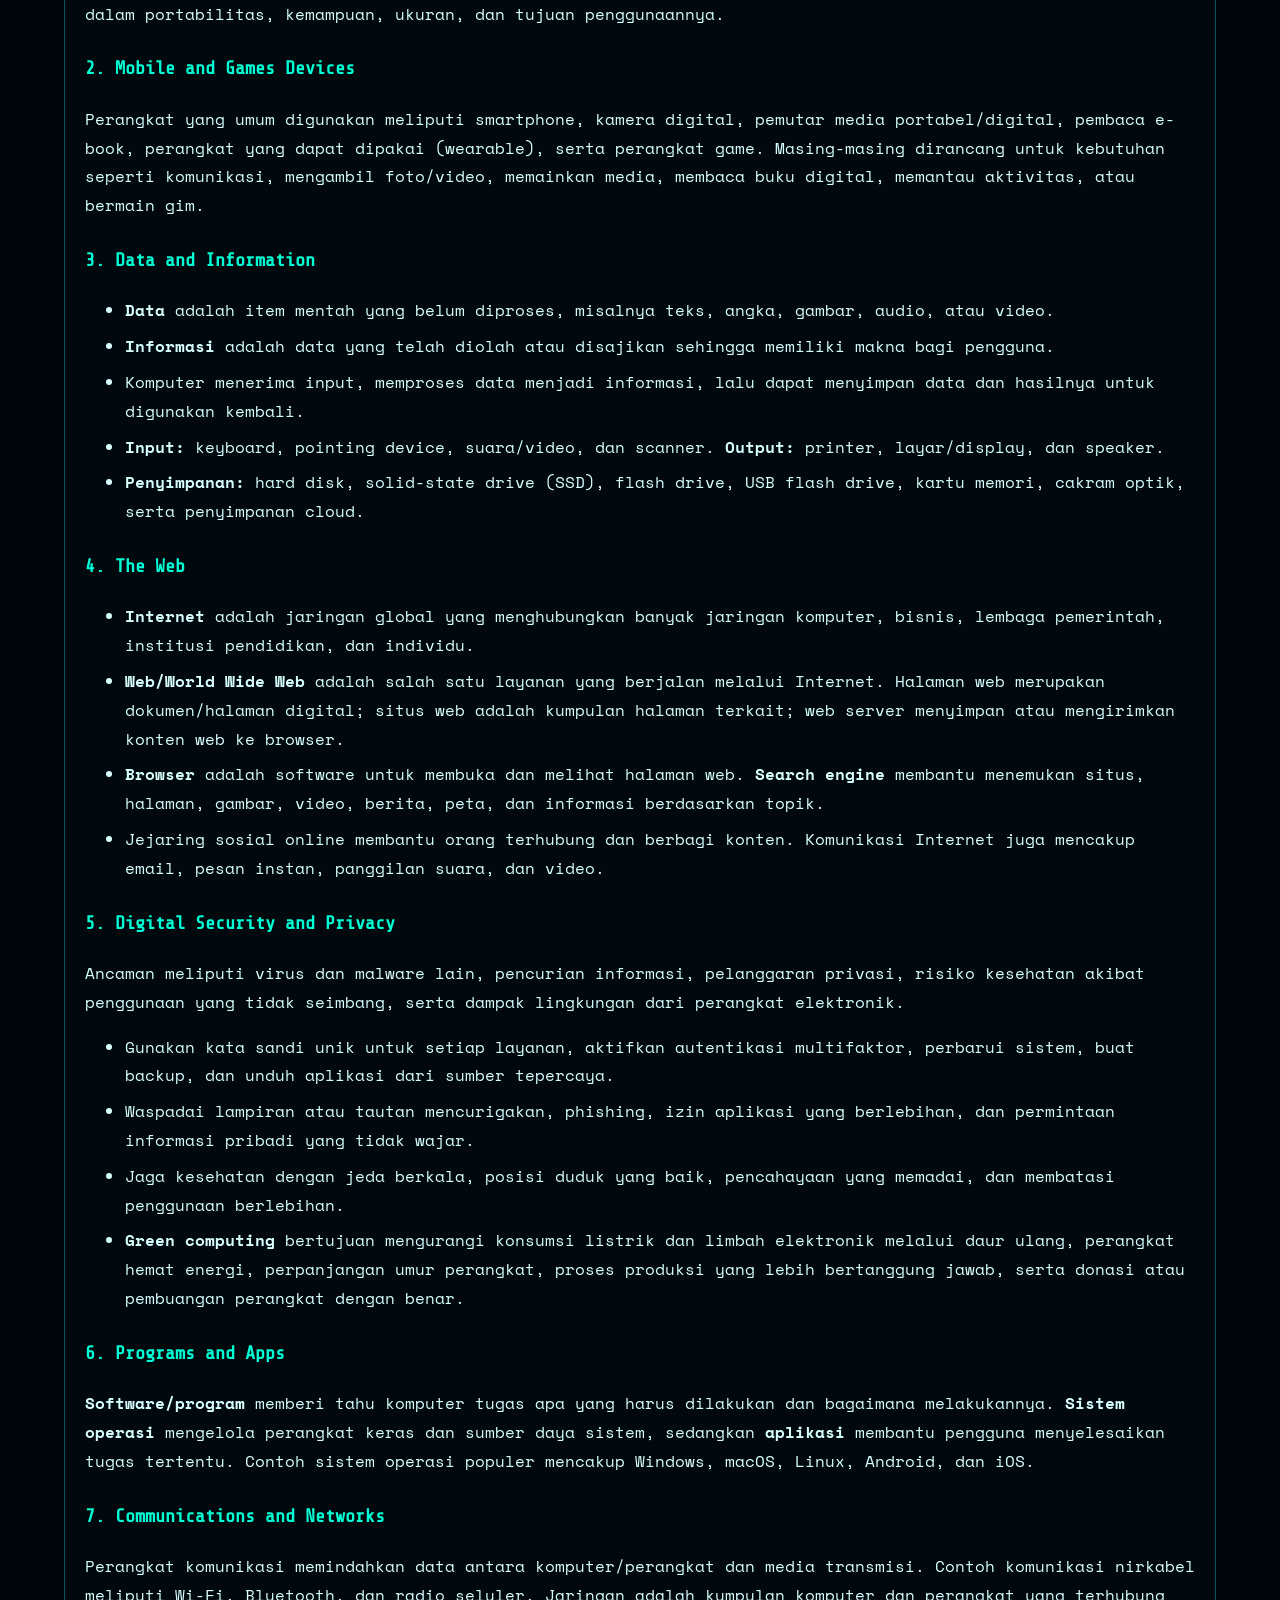
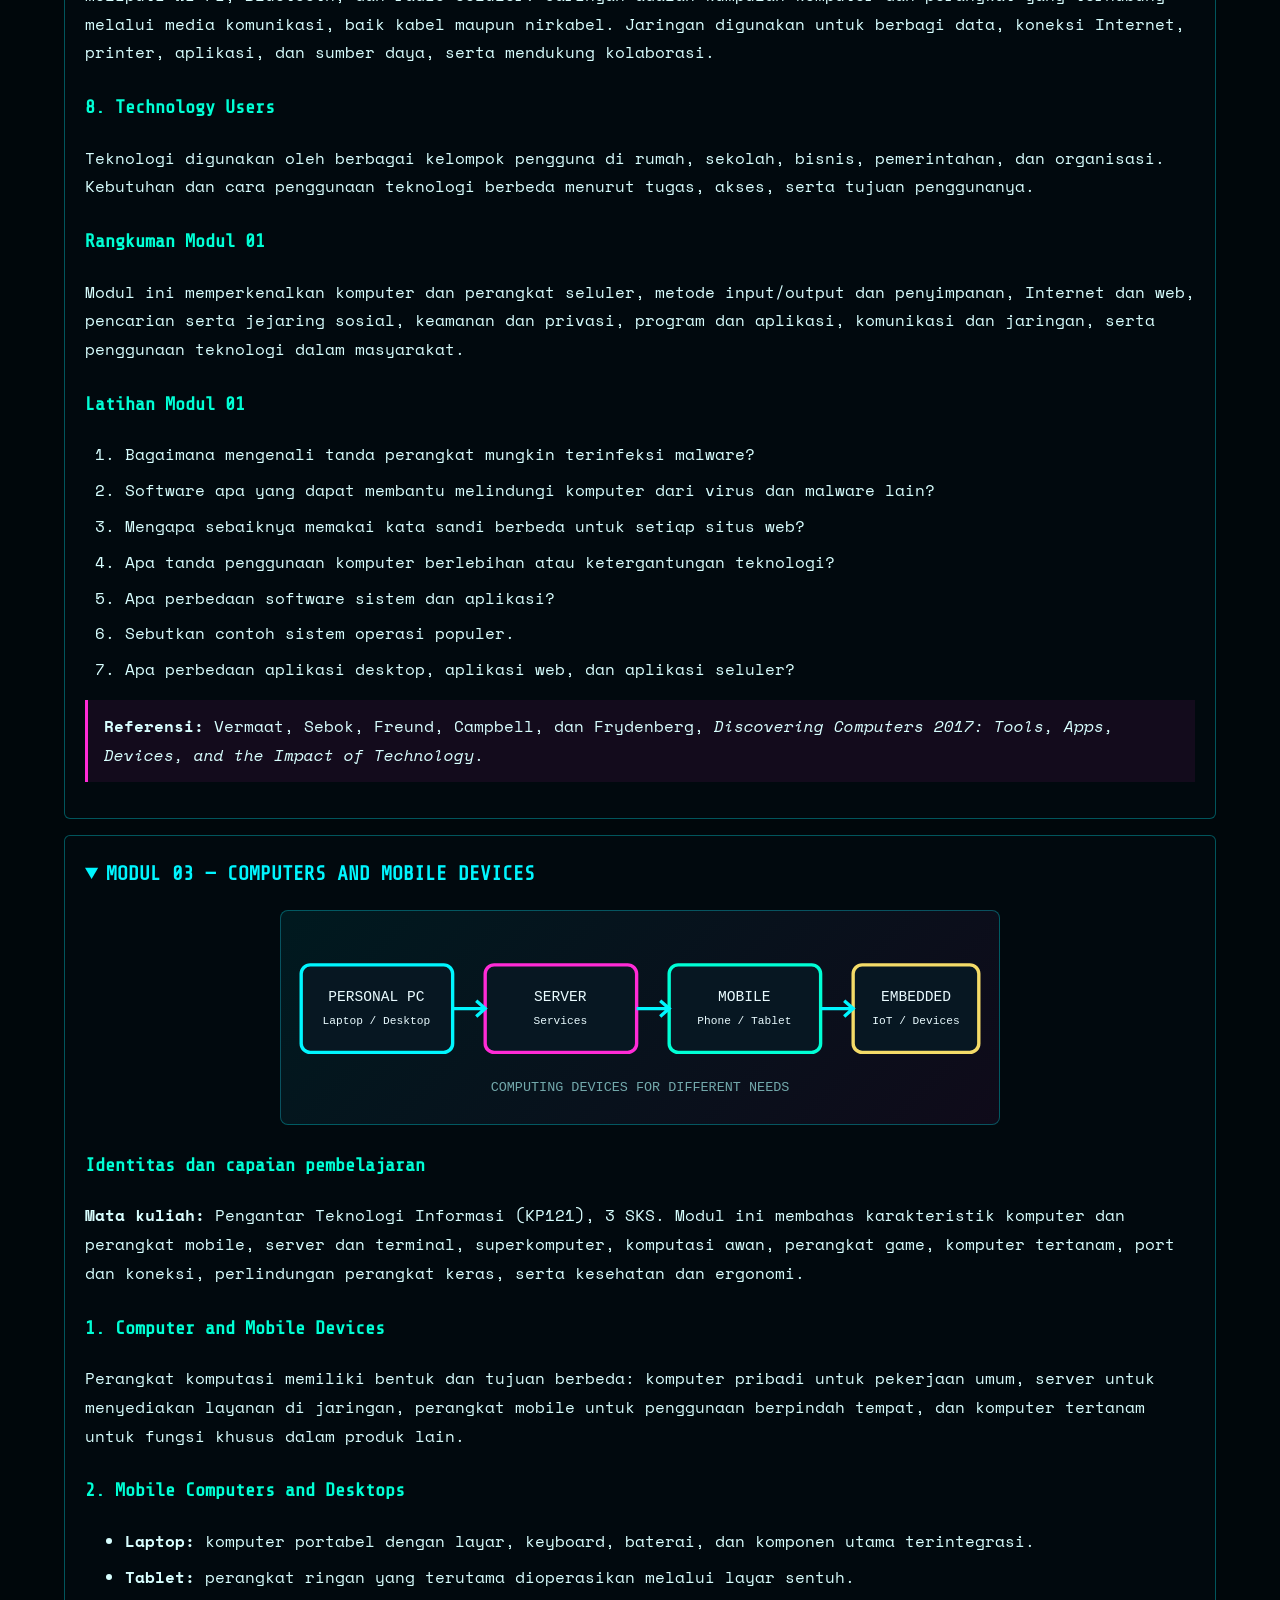
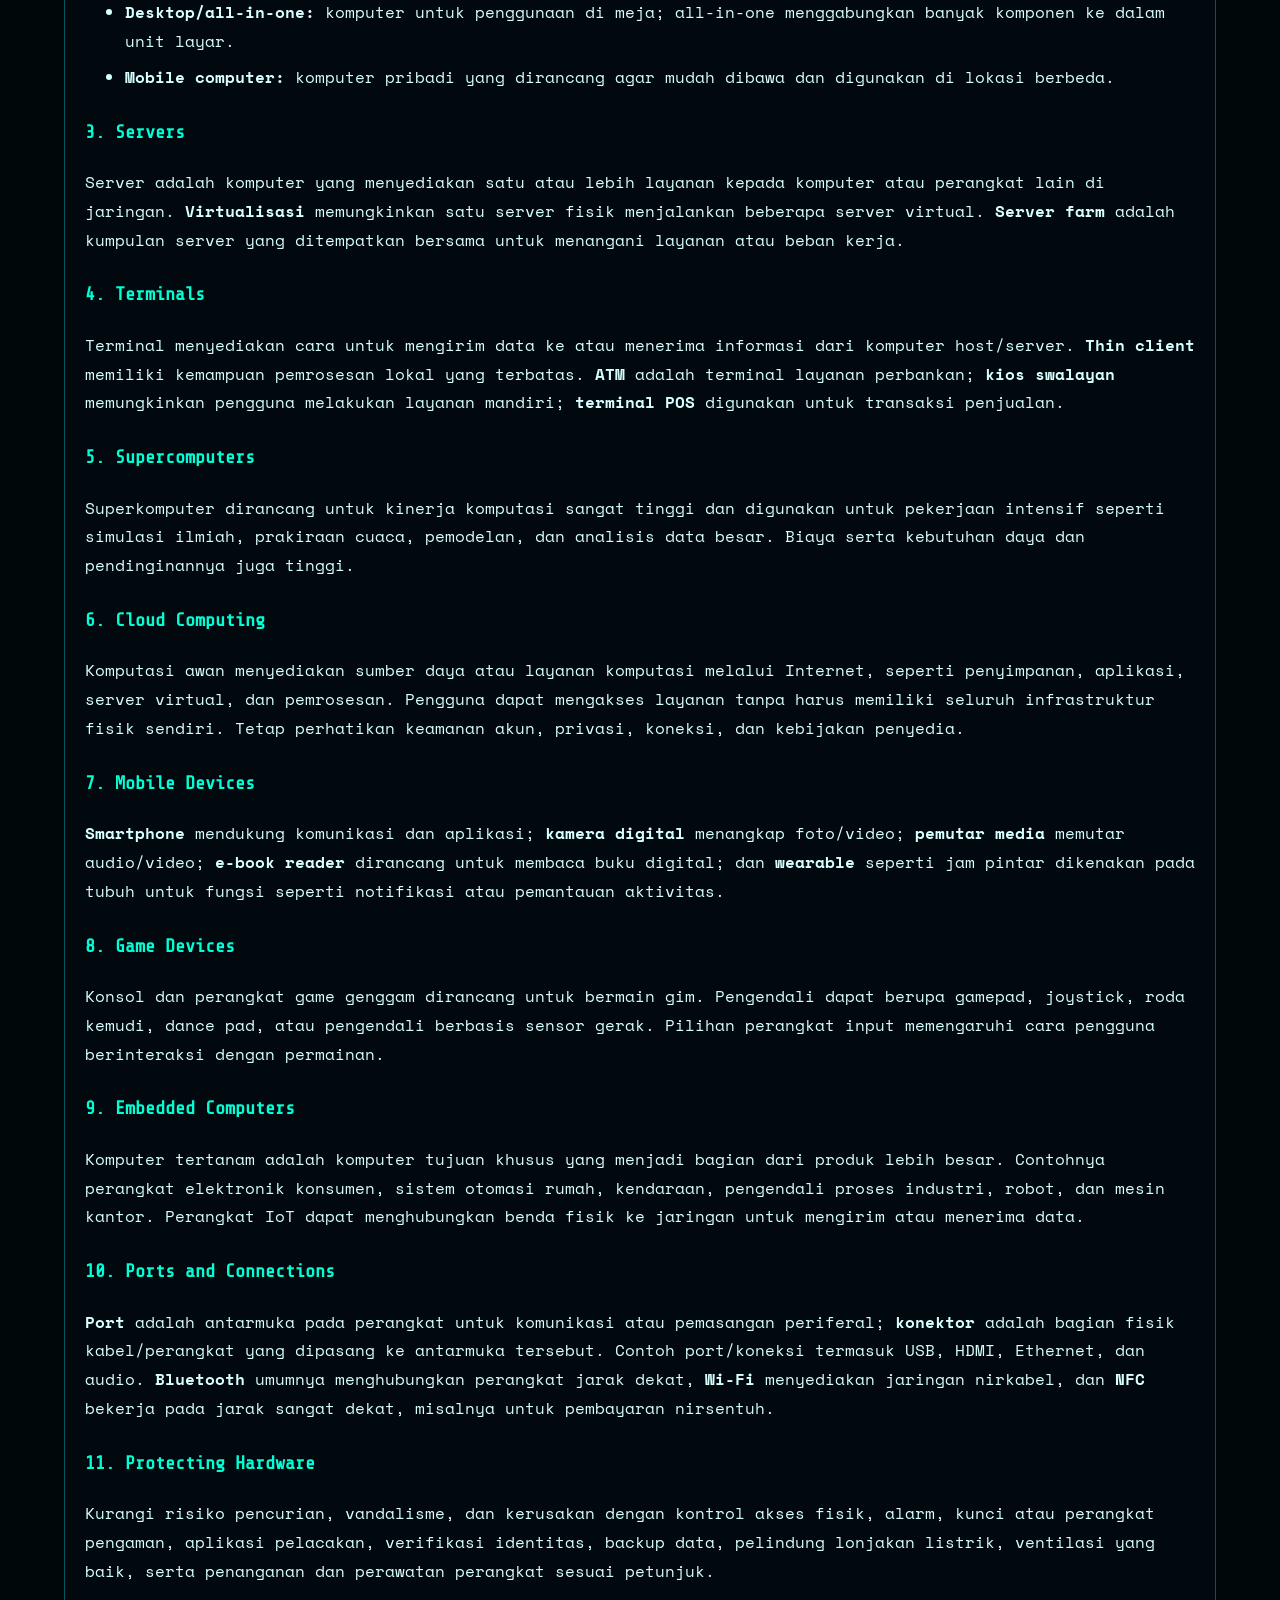
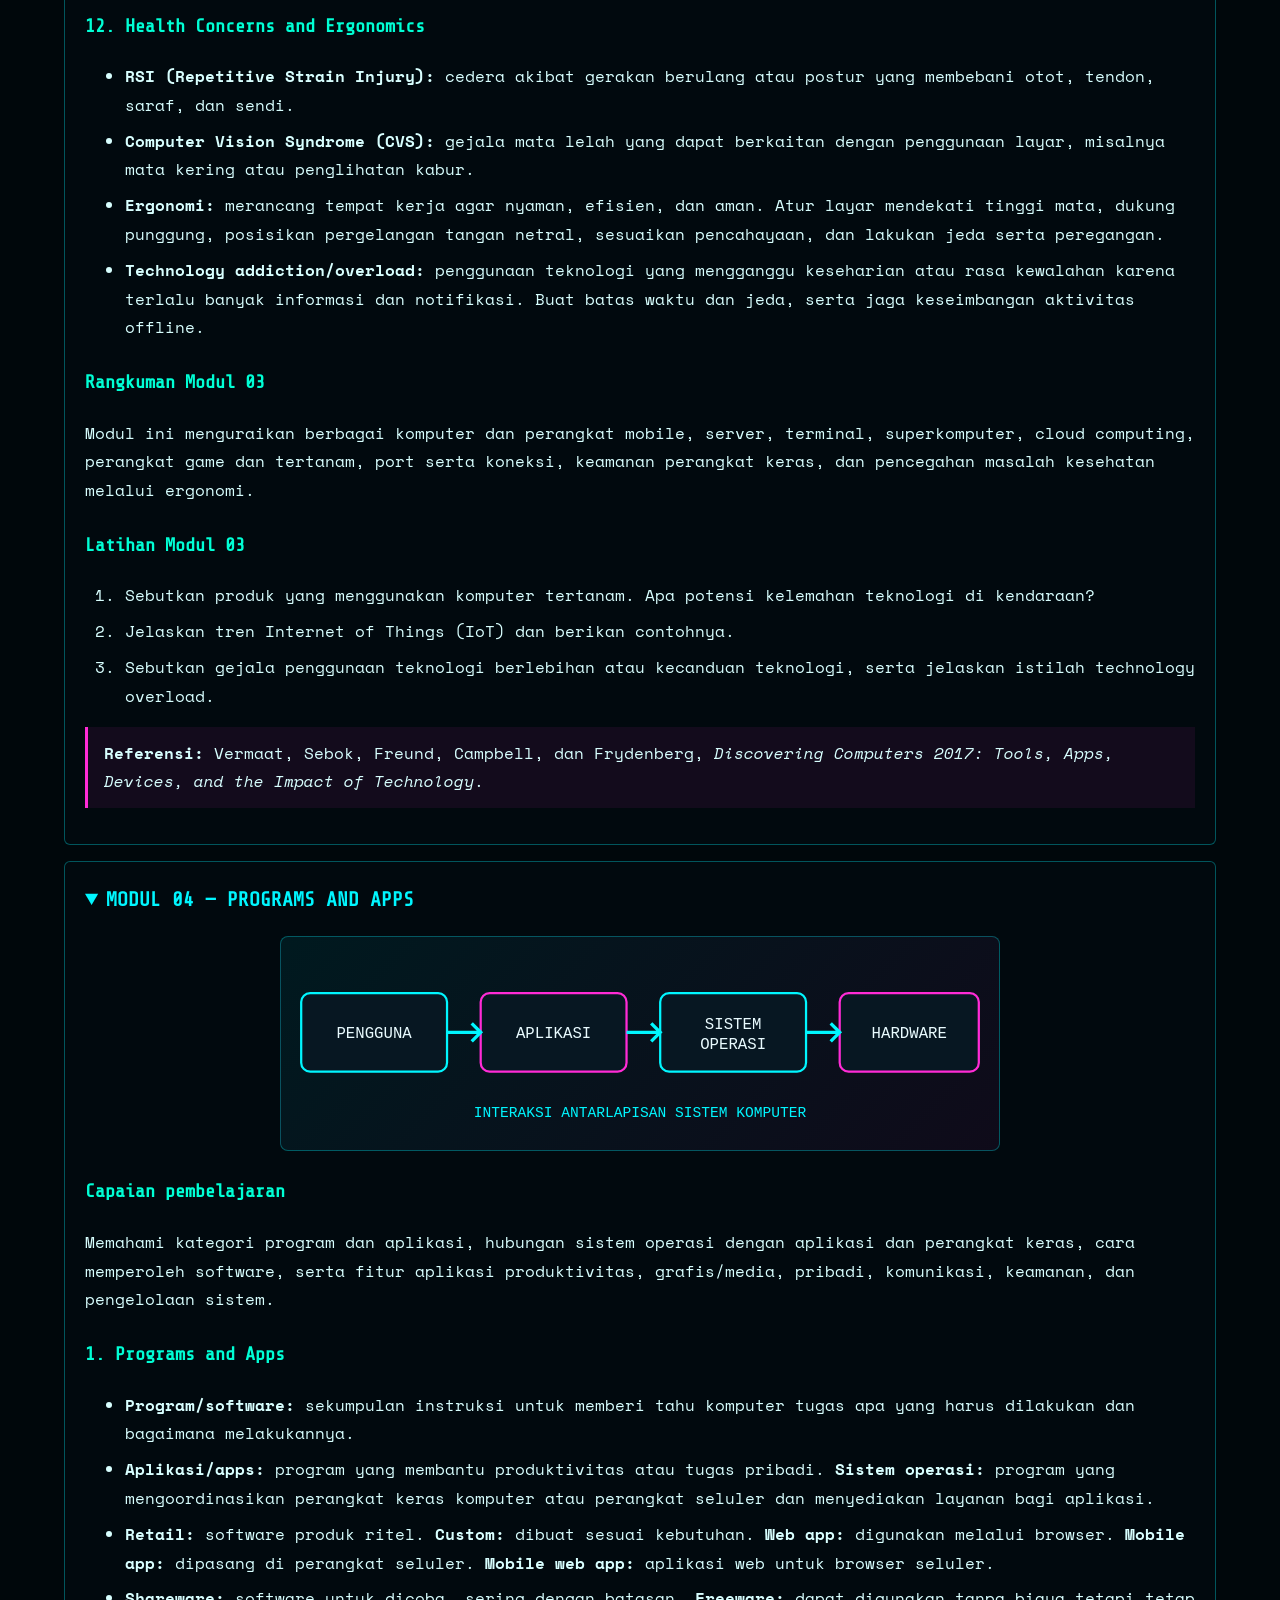
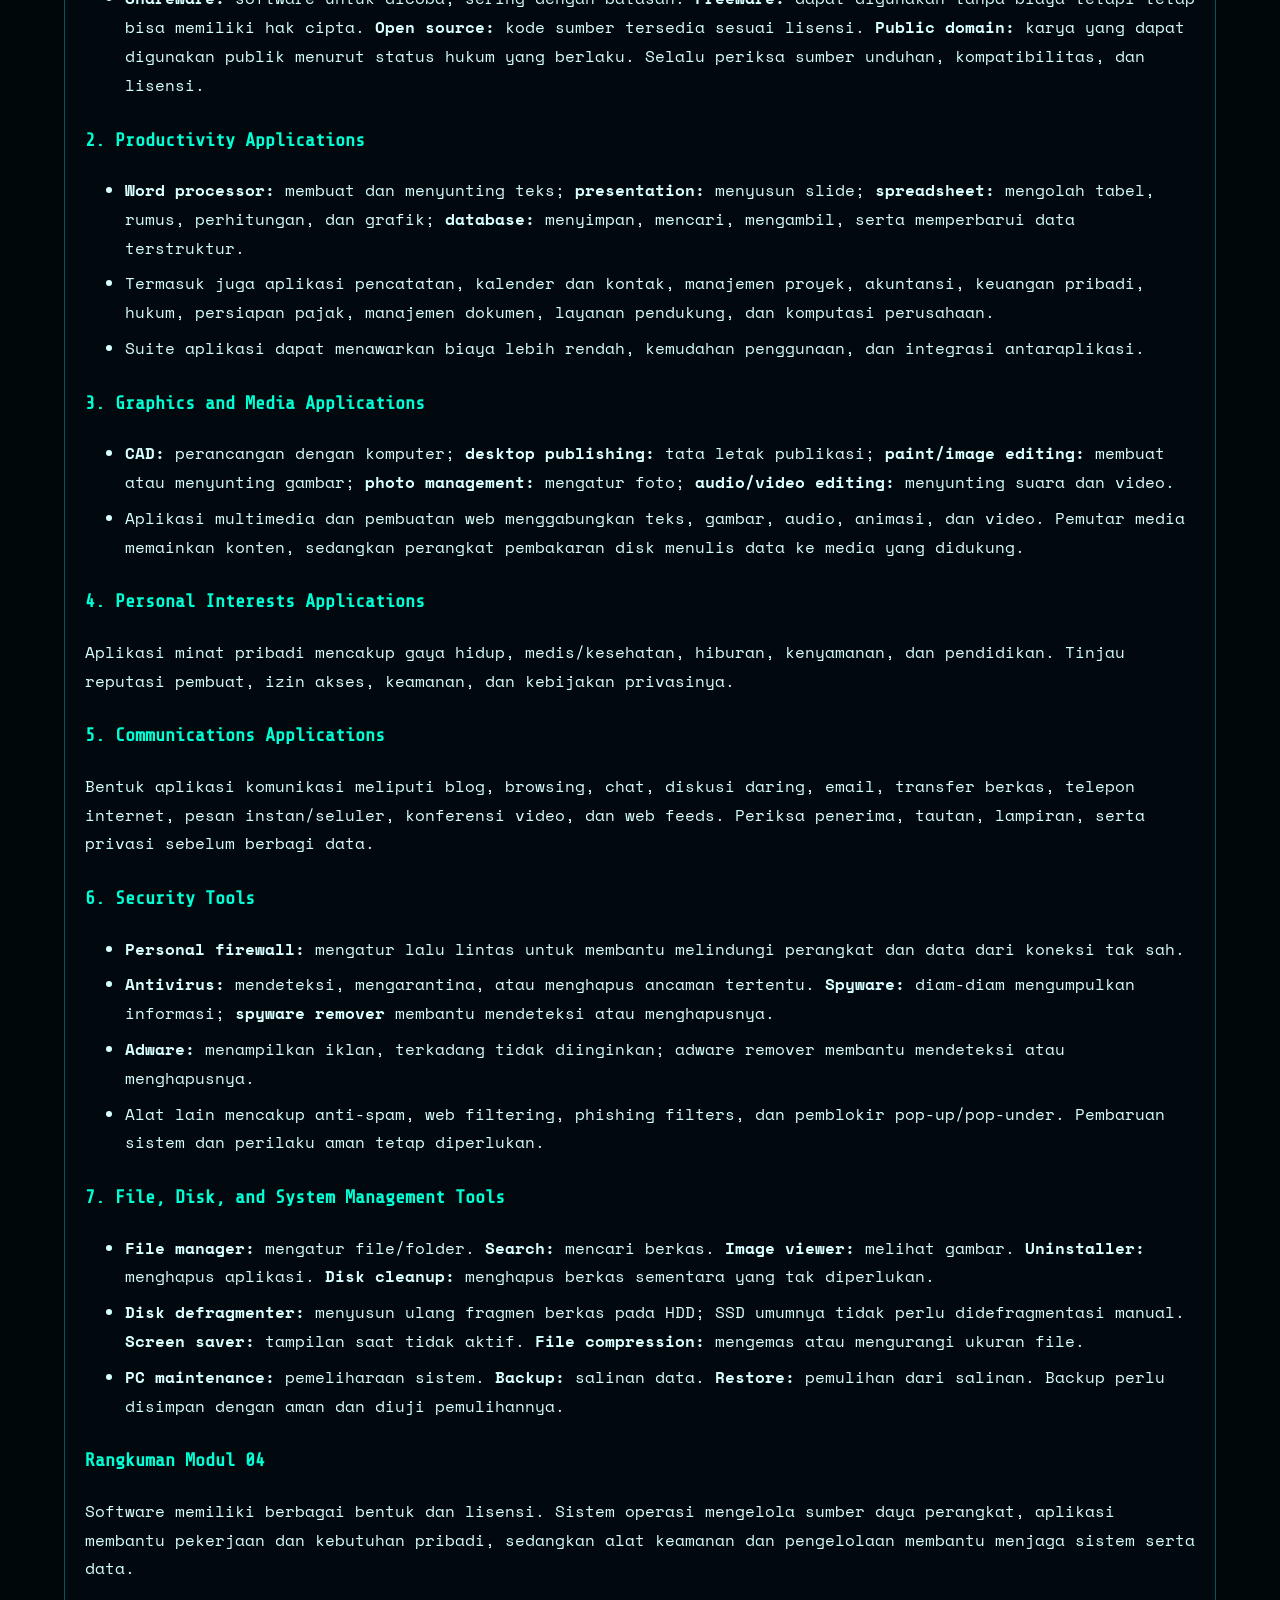
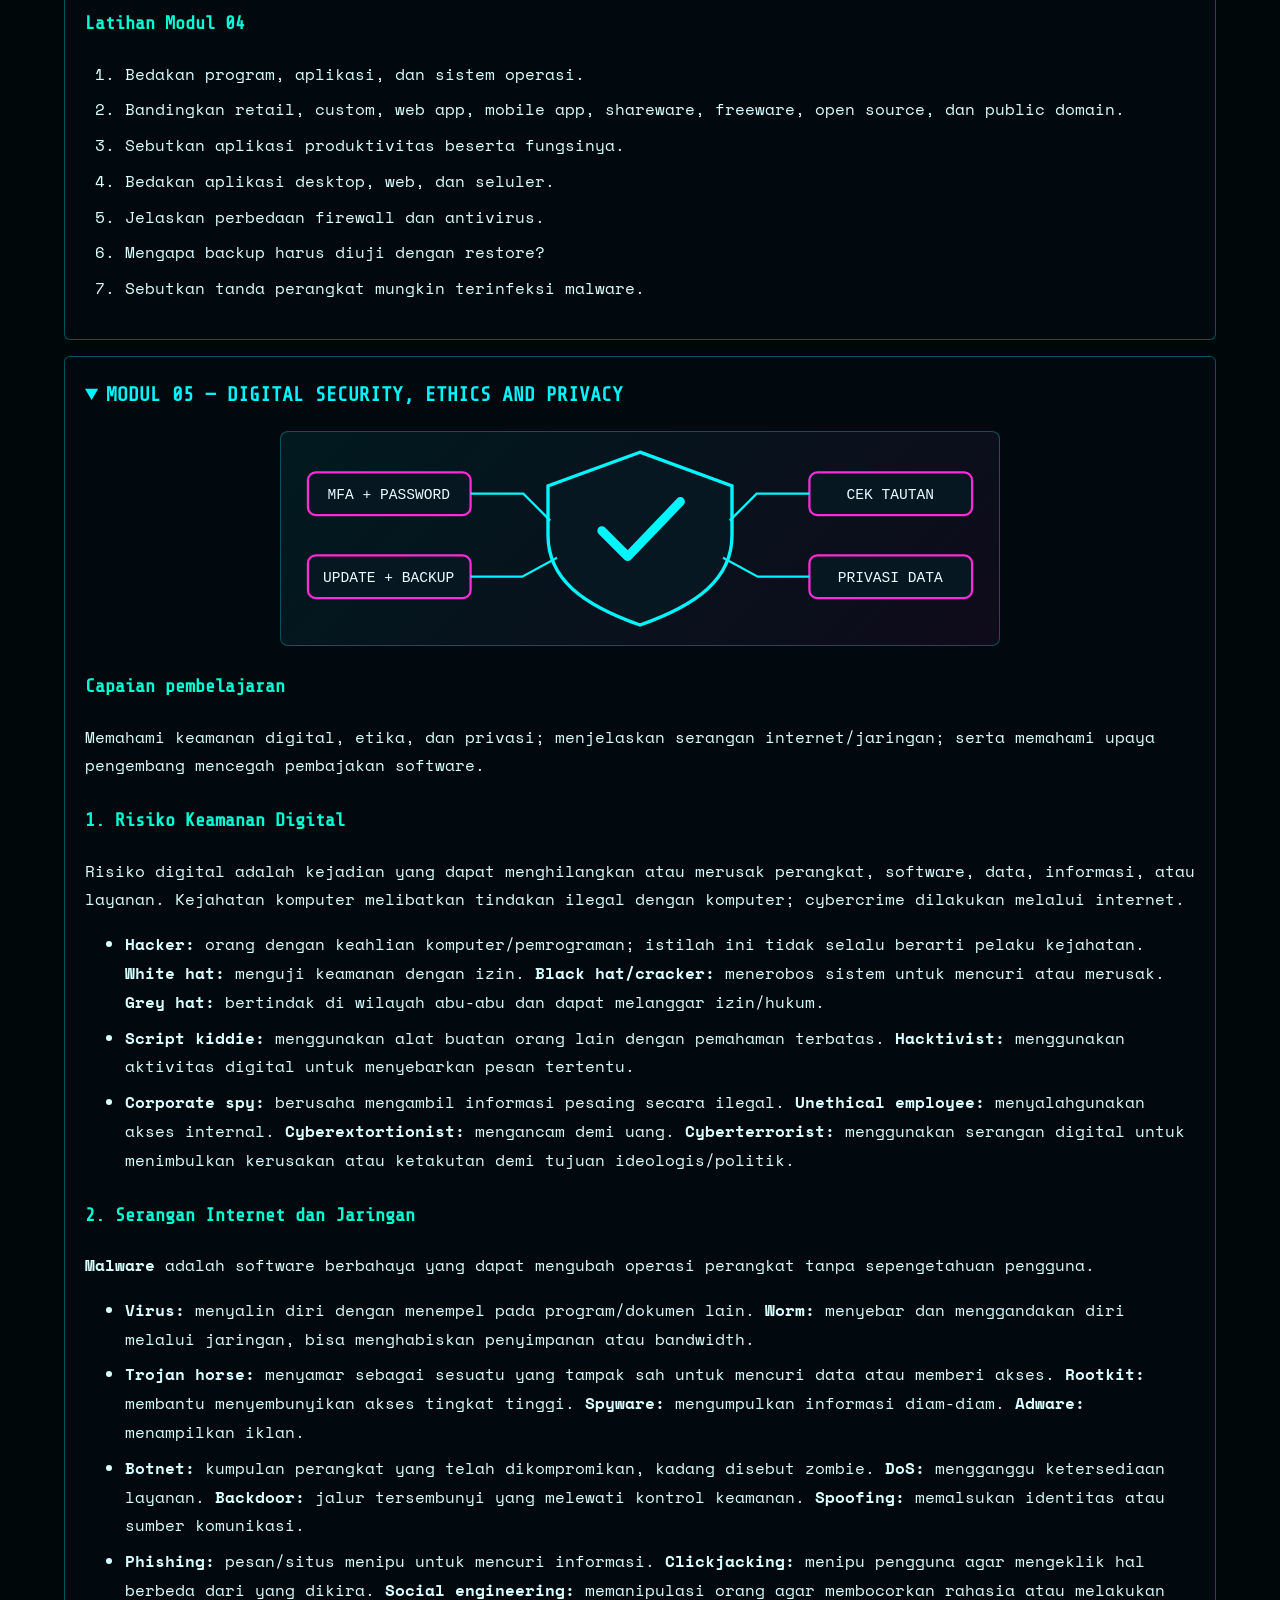
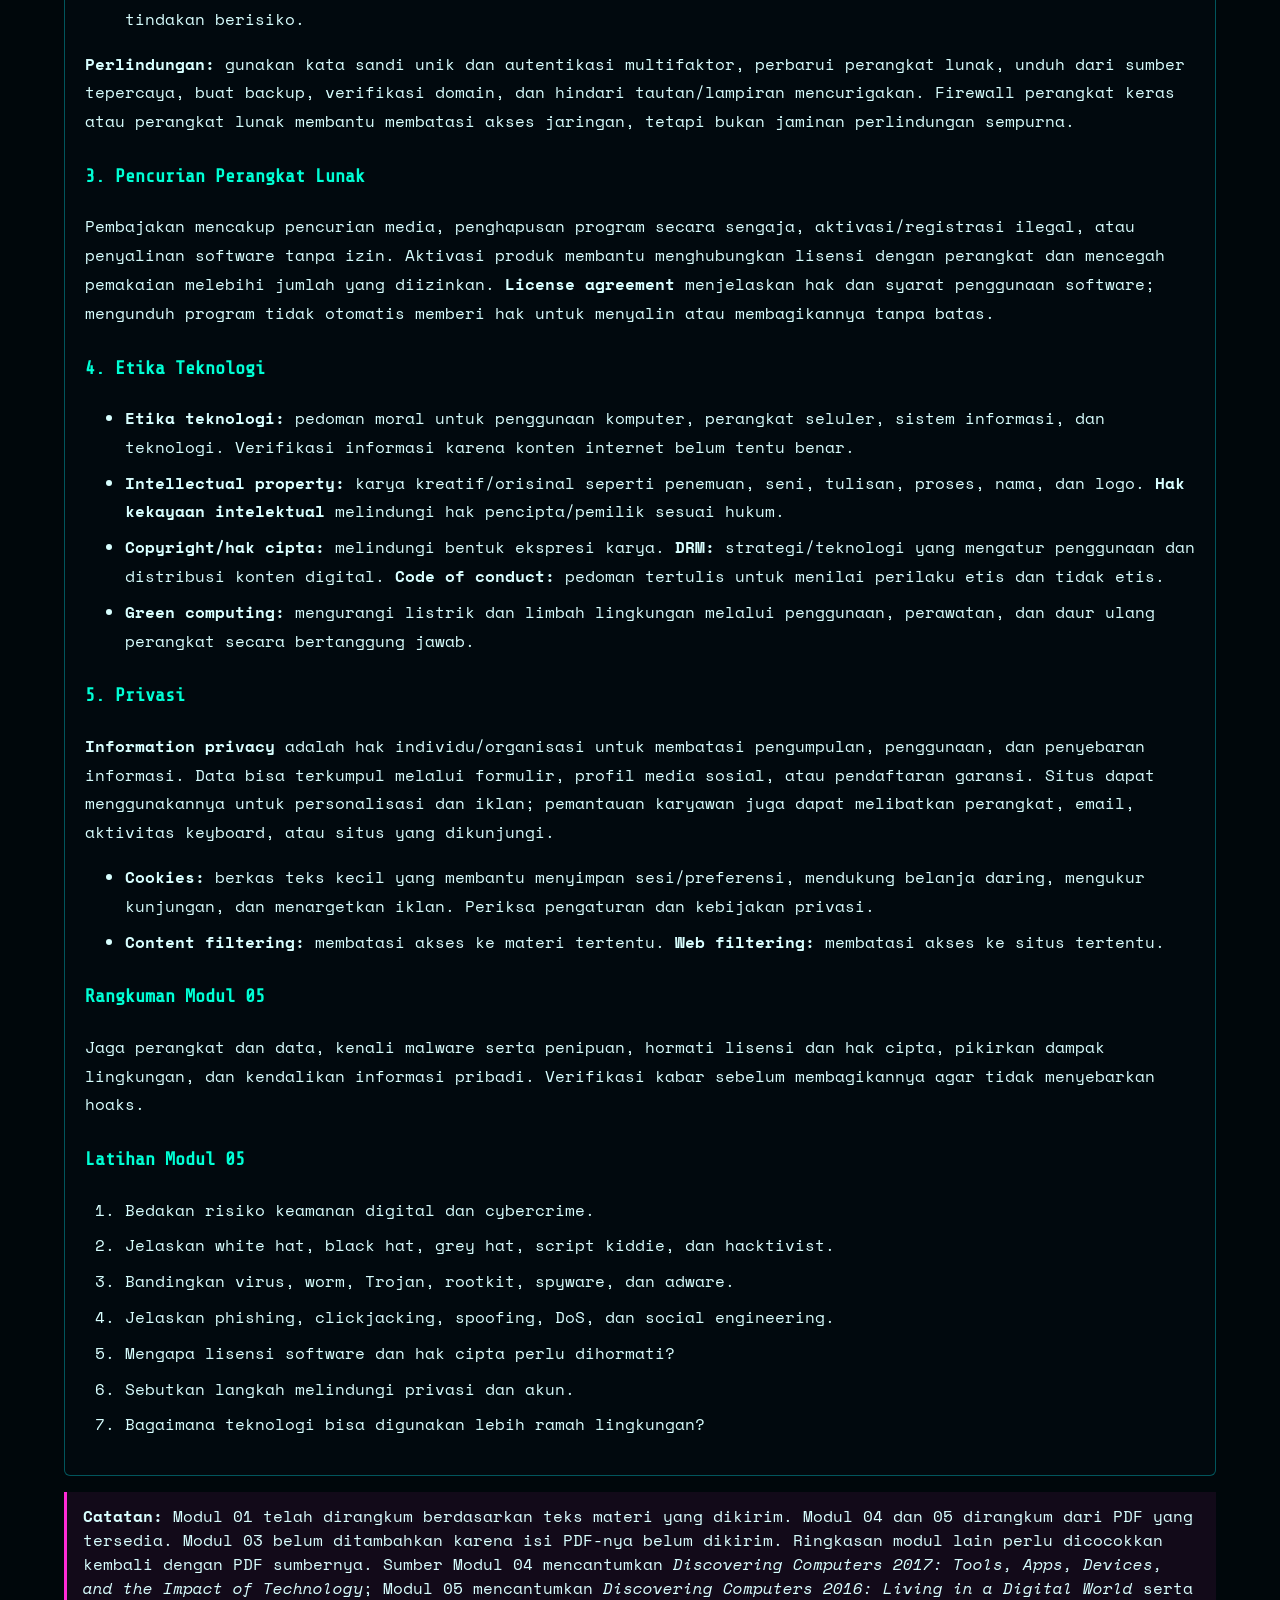
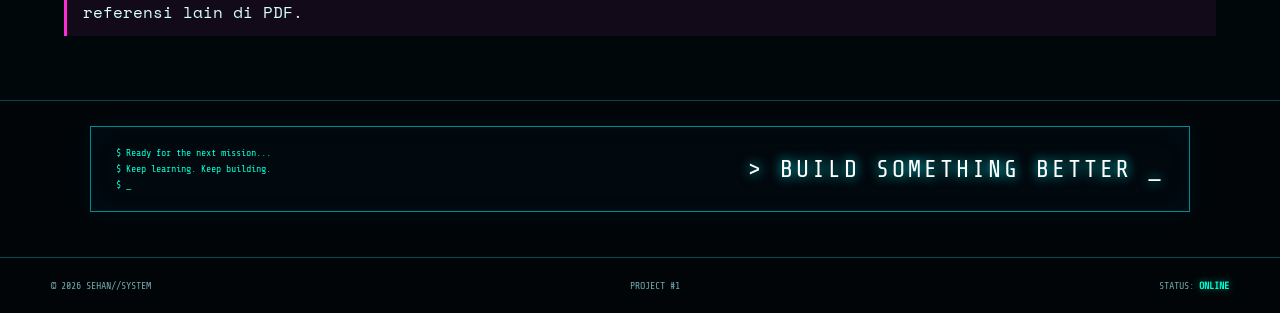
==== commit a0cecedd: "Add UTS essay page to site navigation" ====
--- a/index.html
+++ b/index.html
@@ -28,7 +28,8 @@
     <nav>
       <a class="active" href="#home">[01] HOME</a>
       <a href="about.html">[02] ABOUT</a>
-      <a href="#materi">[03] MATERI</a>
+      <a href="uts-ilmu-komputer.html">[03] UTS</a>
+      <a href="#materi">[04] MATERI</a>
       <a href="#skills">[03] SKILLS</a>
       <a href="#projects">[04] PROJECTS</a>
       <a href="#contact">[05] CONTACT</a>
